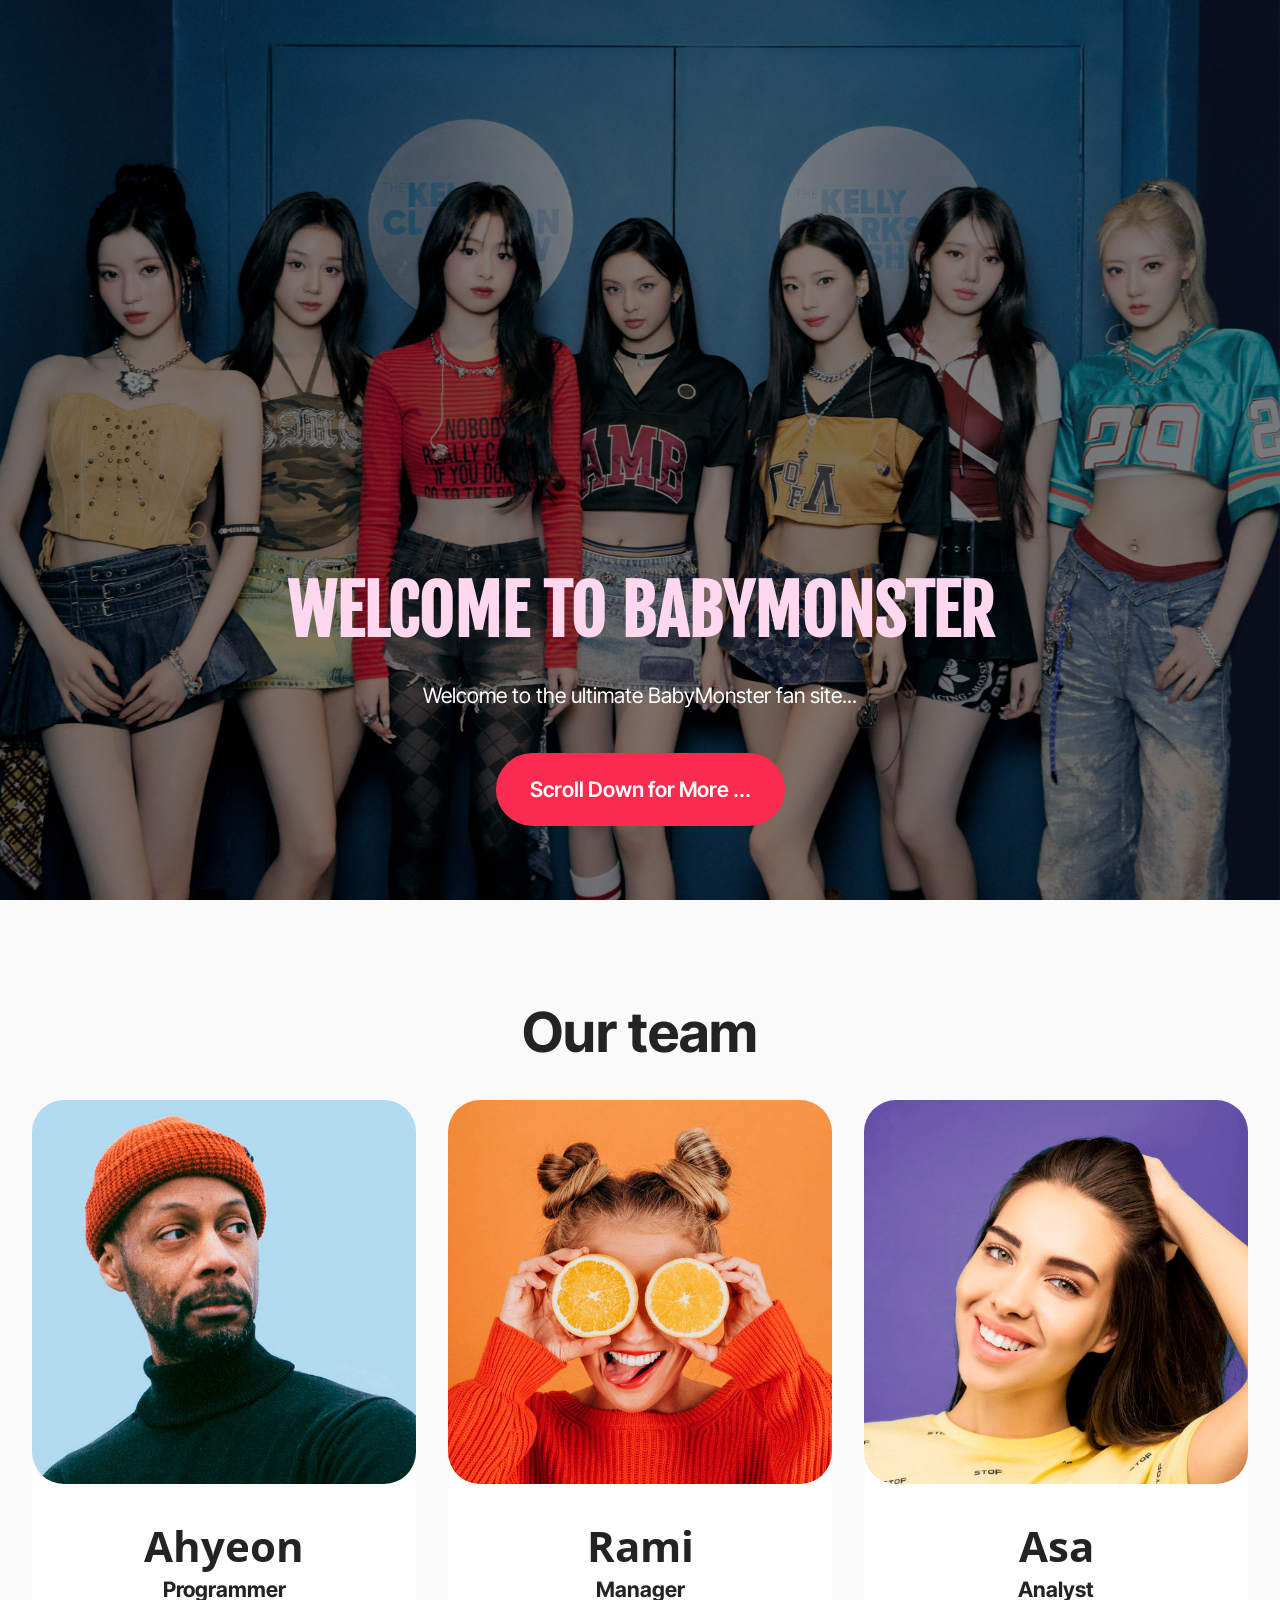
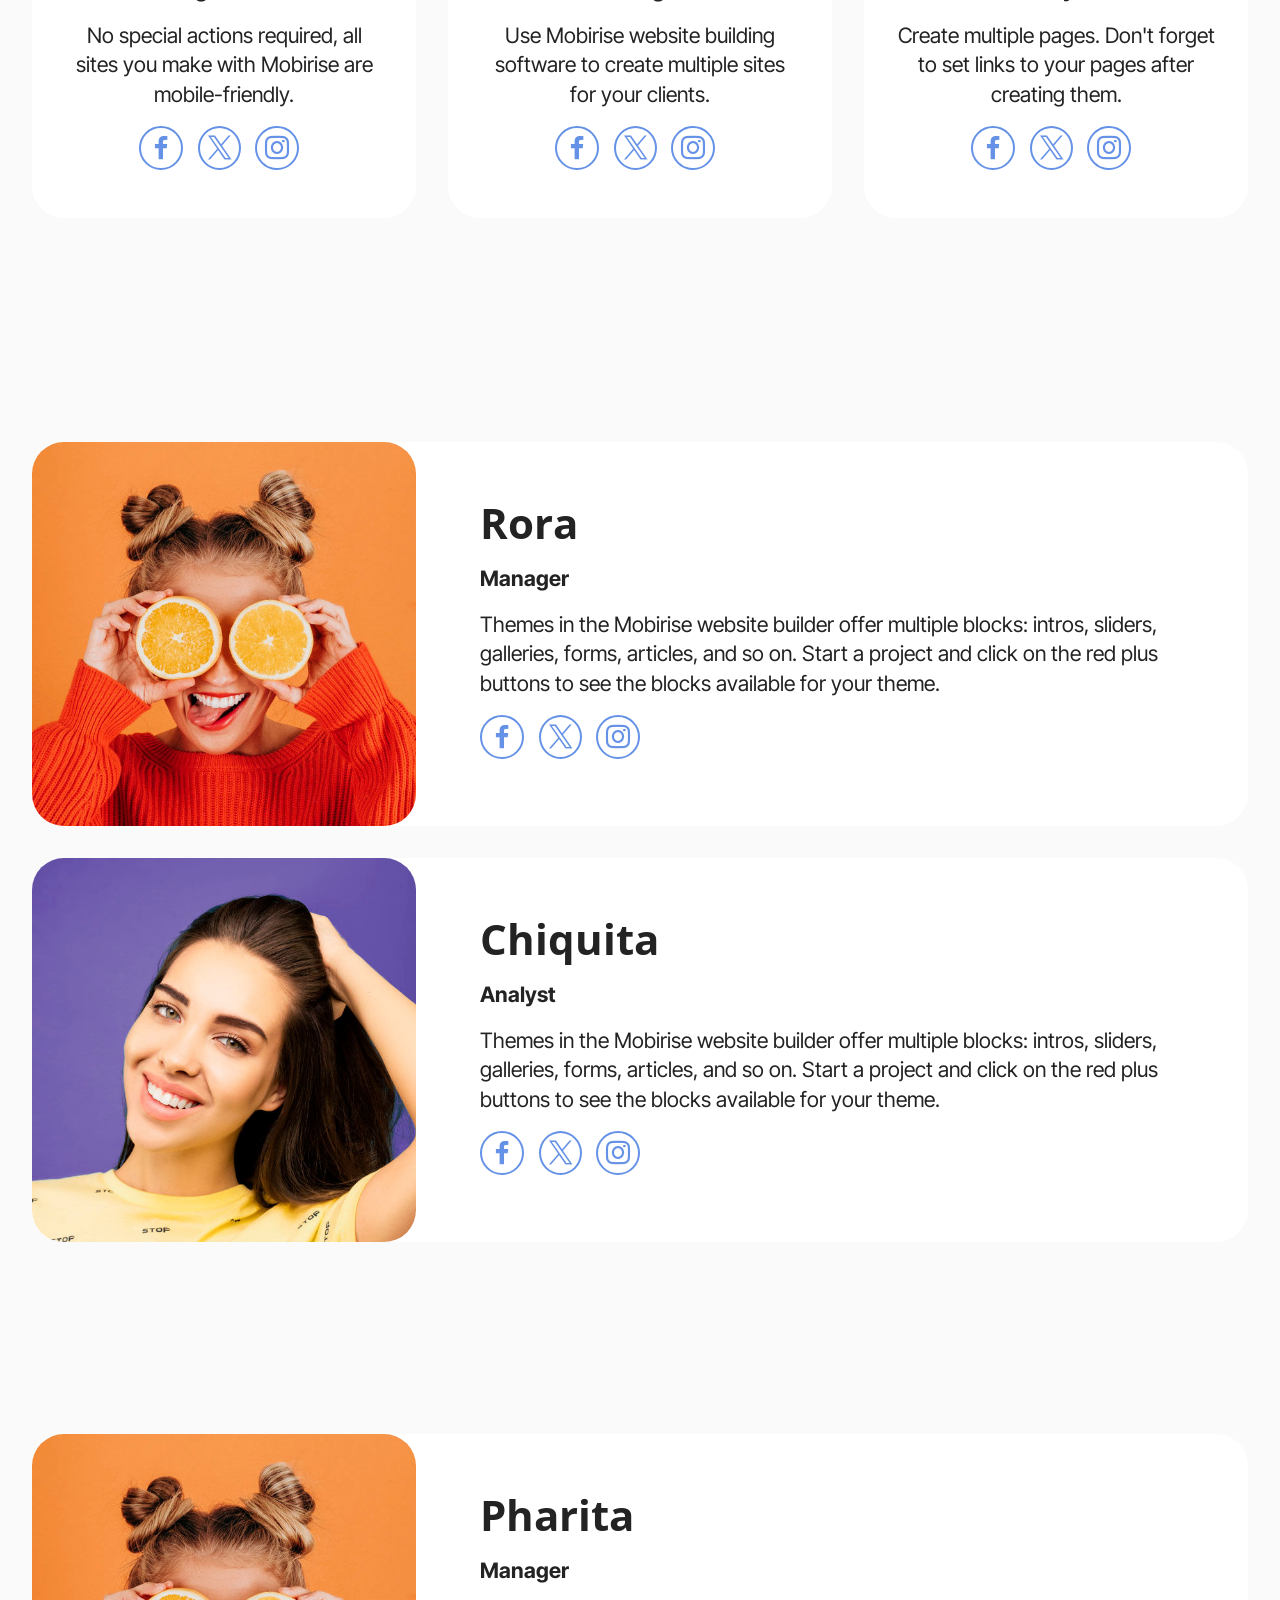
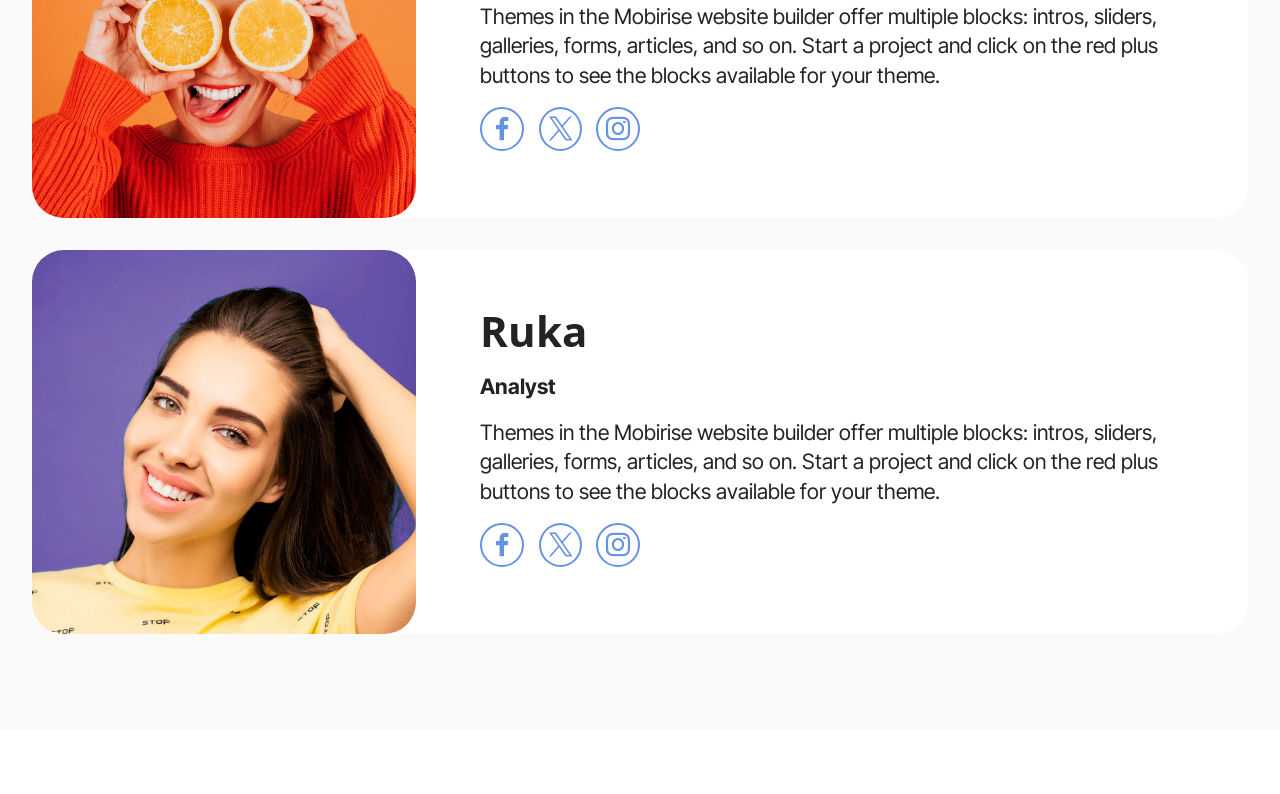
==== index.html @ 67c3e47e "create github pages" ====
<!DOCTYPE html>
<html  >
<head>
  <!-- Site made with Mobirise Website Builder v6.1.12, https://mobirise.com -->
  <meta charset="UTF-8">
  <meta http-equiv="X-UA-Compatible" content="IE=edge">
  <meta name="generator" content="Mobirise v6.1.12, mobirise.com">
  <meta name="viewport" content="width=device-width, initial-scale=1, minimum-scale=1">
  <link rel="shortcut icon" href="assets/images/logo5.png" type="image/x-icon">
  <meta name="description" content="">
  
  
  <title>Home</title>
  <link rel="stylesheet" href="assets/bootstrap/css/bootstrap.min.css">
  <link rel="stylesheet" href="assets/parallax/jarallax.css">
  <link rel="stylesheet" href="assets/animatecss/animate.css">
  <link rel="stylesheet" href="assets/socicon/css/styles.css">
  <link rel="stylesheet" href="assets/theme/css/style.css">
  <link rel="preload" href="https://fonts.googleapis.com/css?family=Fjalla+One:400&display=swap" as="style" onload="this.onload=null;this.rel='stylesheet'">
  <noscript><link rel="stylesheet" href="https://fonts.googleapis.com/css?family=Fjalla+One:400&display=swap"></noscript>
  <link rel="preload" href="https://fonts.googleapis.com/css?family=Inter+Tight:100,200,300,400,500,600,700,800,900,100i,200i,300i,400i,500i,600i,700i,800i,900i&display=swap" as="style" onload="this.onload=null;this.rel='stylesheet'">
  <noscript><link rel="stylesheet" href="https://fonts.googleapis.com/css?family=Inter+Tight:100,200,300,400,500,600,700,800,900,100i,200i,300i,400i,500i,600i,700i,800i,900i&display=swap"></noscript>
  <link rel="preload" href="https://fonts.googleapis.com/css?family=Open+Sans:300,400,500,600,700,800,300i,400i,500i,600i,700i,800i&display=swap" as="style" onload="this.onload=null;this.rel='stylesheet'">
  <noscript><link rel="stylesheet" href="https://fonts.googleapis.com/css?family=Open+Sans:300,400,500,600,700,800,300i,400i,500i,600i,700i,800i&display=swap"></noscript>
  <link rel="preload" as="style" href="assets/mobirise/css/mbr-additional.css?v=peiVp9"><link rel="stylesheet" href="assets/mobirise/css/mbr-additional.css?v=peiVp9" type="text/css">

  
  
  
</head>
<body>
  
  <section data-bs-version="5.1" class="header16 cid-vg0gjDR9g6 mbr-fullscreen mbr-parallax-background" id="header17-7">
  
  <div class="mbr-overlay" style="opacity: 0.5; background-color: rgb(0, 0, 0);"></div>
  <div class="container-fluid">
    <div class="row">
      <div class="content-wrap col-12 col-md-12">
        <h1 class="mbr-section-title mbr-fonts-style mbr-white mb-4 display-1">
          <strong><br>WELCOME TO BABYMONSTER</strong></h1>
        
        <p class="mbr-fonts-style mbr-text mbr-white mb-4 display-7">Welcome to the ultimate BabyMonster fan site...</p>
        <div class="mbr-section-btn"><a class="btn btn-primary display-7" href="https://mobiri.se">Scroll Down for More ...<br></a></div>
      </div>
    </div>
  </div>
</section>

<section data-bs-version="5.1" class="team1 cid-vg63my33N3" id="team1-i">
    

    
    
    <div class="container">
        <div class="row justify-content-center">
            <div class="col-12">
                <h3 class="mbr-section-title mbr-fonts-style align-center mb-4 display-2">
                    <strong>Our team</strong>
                </h3>
                
            </div>
            <div class="item features-image mb-4 col-12 col-md-4">
                <div class="item-wrapper">
                    <div class="image-wrap">
                        <img src="assets/images/team1.jpg" alt="Mobirise Website Builder">
                    </div>
                    <div class="content-wrap">
                        <h5 class="mbr-section-title card-title mbr-fonts-style align-center m-0 display-5">
                            <strong>Ahyeon</strong></h5>
                        <h6 class="mbr-role mbr-fonts-style align-center mb-3 display-4">
                            <strong>Programmer</strong>
                        </h6>
                        <p class="card-text mbr-fonts-style align-center display-7">
                            No special actions required, all sites you make with Mobirise are mobile-friendly.
                        </p>
                        <div class="social-row display-7">
                            <div class="soc-item">
                                <a href="https://www.facebook.com/Mobirise/" target="_blank">
                                    <span class="mbr-iconfont socicon socicon-facebook"></span>
                                </a>
                            </div>
                            <div class="soc-item">
                                <a href="https://twitter.com/mobirise" target="_blank">
                                    <span class="mbr-iconfont socicon socicon-twitter"></span>
                                </a>
                            </div>
                            <div class="soc-item">
                                <a href="https://instagram.com/mobirise" target="_blank">
                                    <span class="mbr-iconfont socicon socicon-instagram"></span>
                                </a>
                            </div>
                            
                            
                        </div>
                        
                    </div>
                </div>
            </div>

            <div class="item features-image mb-4 col-12 col-md-4">
                <div class="item-wrapper">
                    <div class="image-wrap">
                        <img src="assets/images/team2.jpg" alt="Mobirise Website Builder">
                    </div>
                    <div class="content-wrap">
                        <h5 class="mbr-section-title card-title mbr-fonts-style align-center m-0 display-5">
                            <strong>Rami</strong></h5>
                        <h6 class="mbr-role mbr-fonts-style align-center mb-3 display-4">
                            <strong>Manager</strong>
                        </h6>
                        <p class="card-text mbr-fonts-style align-center display-7">
                            Use Mobirise website building software to create multiple sites for your clients.
                        </p>
                        <div class="social-row display-7">
                            <div class="soc-item">
                                <a href="https://www.facebook.com/Mobirise/" target="_blank">
                                    <span class="mbr-iconfont socicon socicon-facebook"></span>
                                </a>
                            </div>
                            <div class="soc-item">
                                <a href="https://twitter.com/mobirise" target="_blank">
                                    <span class="mbr-iconfont socicon socicon-twitter"></span>
                                </a>
                            </div>
                            <div class="soc-item">
                                <a href="https://instagram.com/mobirise" target="_blank">
                                    <span class="mbr-iconfont socicon socicon-instagram"></span>
                                </a>
                            </div>
                            
                            
                        </div>
                        
                    </div>
                </div>
            </div>
            
            <div class="item features-image mb-4 col-12 col-md-4">
                <div class="item-wrapper">
                    <div class="image-wrap">
                        <img src="assets/images/team3.jpg" alt="Mobirise Website Builder">
                    </div>
                    <div class="content-wrap">
                        <h5 class="mbr-section-title card-title mbr-fonts-style align-center m-0 display-5">
                            <strong>Asa</strong></h5>
                        <h6 class="mbr-role mbr-fonts-style align-center mb-3 display-4">
                            <strong>Analyst</strong>
                        </h6>
                        <p class="card-text mbr-fonts-style align-center display-7">
                            Create multiple pages. Don't forget to set links to your pages after creating them.
                        </p>
                        <div class="social-row display-7">
                            <div class="soc-item">
                                <a href="https://www.facebook.com/Mobirise/" target="_blank">
                                    <span class="mbr-iconfont socicon socicon-facebook"></span>
                                </a>
                            </div>
                            <div class="soc-item">
                                <a href="https://twitter.com/mobirise" target="_blank">
                                    <span class="mbr-iconfont socicon socicon-twitter"></span>
                                </a>
                            </div>
                            <div class="soc-item">
                                <a href="https://instagram.com/mobirise" target="_blank">
                                    <span class="mbr-iconfont socicon socicon-instagram"></span>
                                </a>
                            </div>
                            
                            
                        </div>
                        
                    </div>
                </div>
            </div>
        </div>
    </div>
</section>

<section data-bs-version="5.1" class="team2 cid-vg6SApPFVk" xmlns="http://www.w3.org/1999/html" id="team2-p">
    

    
    
    <div class="container">
        
        <div class="item features-image active">
            <div class="item-wrapper">
                <div class="row align-items-center">
                    <div class="col-12 col-md-4">
                        <div class="image-wrapper">
                            <img src="assets/images/team2.jpg" alt="Mobirise Website Builder">
                        </div>
                    </div>
                    <div class="col-12 col-md">
                        <div class="card-box">
                            <h5 class="card-title mbr-fonts-style m-0 mb-3 display-5">
                                <strong>Rora</strong></h5>
                            <h6 class="card-subtitle mbr-fonts-style mb-3 display-4">
                                <strong>Manager</strong>
                            </h6>
                            <p class="mbr-text mbr-fonts-style display-7">
                                Themes in the Mobirise website builder offer multiple blocks: intros, sliders,
                                galleries, forms, articles, and so on. Start a project and click on the red plus buttons
                                to see the blocks available for your theme.
                            </p>
                            <div class="social-row display-7">
                                <div class="soc-item">
                                    <a href="https://www.facebook.com/Mobirise/" target="_blank">
                                        <span class="mbr-iconfont socicon socicon-facebook"></span>
                                    </a>
                                </div>
                                <div class="soc-item">
                                    <a href="https://twitter.com/mobirise" target="_blank">
                                        <span class="mbr-iconfont socicon socicon-twitter"></span>
                                    </a>
                                </div>
                                <div class="soc-item">
                                    <a href="https://instagram.com/mobirise" target="_blank">
                                        <span class="mbr-iconfont socicon socicon-instagram"></span>
                                    </a>
                                </div>
                                
                                
                            </div>
                        </div>
                    </div>
                </div>
            </div>
        </div>
        <div class="item features-image">
            <div class="item-wrapper">
                <div class="row align-items-center">
                    <div class="col-12 col-md-4">
                        <div class="image-wrapper">
                            <img src="assets/images/team3.jpg" alt="Mobirise Website Builder">
                        </div>
                    </div>
                    <div class="col-12 col-md">
                        <div class="card-box">
                            <h5 class="card-title mbr-fonts-style m-0 mb-3 display-5">
                                <strong>Chiquita</strong></h5>
                            <h6 class="card-subtitle mbr-fonts-style mb-3 display-4">
                                <strong>Analyst</strong>
                            </h6>
                            <p class="mbr-text mbr-fonts-style display-7">
                                Themes in the Mobirise website builder offer multiple blocks: intros, sliders,
                                galleries, forms, articles, and so on. Start a project and click on the red plus buttons
                                to see the blocks available for your theme.
                            </p>
                            <div class="social-row display-7">
                                <div class="soc-item">
                                    <a href="https://www.facebook.com/Mobirise/" target="_blank">
                                        <span class="mbr-iconfont socicon socicon-facebook"></span>
                                    </a>
                                </div>
                                <div class="soc-item">
                                    <a href="https://twitter.com/mobirise" target="_blank">
                                        <span class="mbr-iconfont socicon socicon-twitter"></span>
                                    </a>
                                </div>
                                <div class="soc-item">
                                    <a href="https://instagram.com/mobirise" target="_blank">
                                        <span class="mbr-iconfont socicon socicon-instagram"></span>
                                    </a>
                                </div>
                                
                                
                            </div>
                        </div>
                    </div>
                </div>
            </div>
        </div>
    </div>
</section>

<section data-bs-version="5.1" class="team2 cid-vg6SDNJJjH" xmlns="http://www.w3.org/1999/html" id="team2-q">
    

    
    
    <div class="container">
        
        <div class="item features-image active">
            <div class="item-wrapper">
                <div class="row align-items-center">
                    <div class="col-12 col-md-4">
                        <div class="image-wrapper">
                            <img src="assets/images/team2.jpg" alt="Mobirise Website Builder">
                        </div>
                    </div>
                    <div class="col-12 col-md">
                        <div class="card-box">
                            <h5 class="card-title mbr-fonts-style m-0 mb-3 display-5">
                                <strong>Pharita</strong></h5>
                            <h6 class="card-subtitle mbr-fonts-style mb-3 display-4">
                                <strong>Manager</strong>
                            </h6>
                            <p class="mbr-text mbr-fonts-style display-7">
                                Themes in the Mobirise website builder offer multiple blocks: intros, sliders,
                                galleries, forms, articles, and so on. Start a project and click on the red plus buttons
                                to see the blocks available for your theme.
                            </p>
                            <div class="social-row display-7">
                                <div class="soc-item">
                                    <a href="https://www.facebook.com/Mobirise/" target="_blank">
                                        <span class="mbr-iconfont socicon socicon-facebook"></span>
                                    </a>
                                </div>
                                <div class="soc-item">
                                    <a href="https://twitter.com/mobirise" target="_blank">
                                        <span class="mbr-iconfont socicon socicon-twitter"></span>
                                    </a>
                                </div>
                                <div class="soc-item">
                                    <a href="https://instagram.com/mobirise" target="_blank">
                                        <span class="mbr-iconfont socicon socicon-instagram"></span>
                                    </a>
                                </div>
                                
                                
                            </div>
                        </div>
                    </div>
                </div>
            </div>
        </div>
        <div class="item features-image">
            <div class="item-wrapper">
                <div class="row align-items-center">
                    <div class="col-12 col-md-4">
                        <div class="image-wrapper">
                            <img src="assets/images/team3.jpg" alt="Mobirise Website Builder">
                        </div>
                    </div>
                    <div class="col-12 col-md">
                        <div class="card-box">
                            <h5 class="card-title mbr-fonts-style m-0 mb-3 display-5">
                                <strong>Ruka</strong></h5>
                            <h6 class="card-subtitle mbr-fonts-style mb-3 display-4">
                                <strong>Analyst</strong>
                            </h6>
                            <p class="mbr-text mbr-fonts-style display-7">
                                Themes in the Mobirise website builder offer multiple blocks: intros, sliders,
                                galleries, forms, articles, and so on. Start a project and click on the red plus buttons
                                to see the blocks available for your theme.
                            </p>
                            <div class="social-row display-7">
                                <div class="soc-item">
                                    <a href="https://www.facebook.com/Mobirise/" target="_blank">
                                        <span class="mbr-iconfont socicon socicon-facebook"></span>
                                    </a>
                                </div>
                                <div class="soc-item">
                                    <a href="https://twitter.com/mobirise" target="_blank">
                                        <span class="mbr-iconfont socicon socicon-twitter"></span>
                                    </a>
                                </div>
                                <div class="soc-item">
                                    <a href="https://instagram.com/mobirise" target="_blank">
                                        <span class="mbr-iconfont socicon socicon-instagram"></span>
                                    </a>
                                </div>
                                
                                
                            </div>
                        </div>
                    </div>
                </div>
            </div>
        </div>
    </div>
</section><section class="display-7" style="padding: 0;align-items: center;justify-content: center;flex-wrap: wrap;    align-content: center;display: flex;position: relative;height: 4rem;"><a href="https://mobiri.se/4654953" style="flex: 1 1;height: 4rem;position: absolute;width: 100%;z-index: 1;"><img alt="" style="height: 4rem;" src="[data-uri]"></a><p style="margin: 0;text-align: center;" class="display-7">&#8204;</p><a style="z-index:1" href="https://mobirise.com">Mobirise.com </a></section><script src="assets/bootstrap/js/bootstrap.bundle.min.js"></script>  <script src="assets/parallax/jarallax.js"></script>  <script src="assets/smoothscroll/smooth-scroll.js"></script>  <script src="assets/ytplayer/index.js"></script>  <script src="assets/theme/js/script.js"></script>  
  
  
 <div id="scrollToTop" class="scrollToTop mbr-arrow-up"><a style="text-align: center;"><i class="mbr-arrow-up-icon mbr-arrow-up-icon-cm cm-icon cm-icon-smallarrow-up"></i></a></div>
    <input name="animation" type="hidden">
  </body>
</html>
---- assets/parallax/jarallax.css ----
.jarallax {
    position: relative;
    z-index: 0;
}
.jarallax > .jarallax-img {
    position: absolute;
    object-fit: cover;
    /* support for plugin https://github.com/bfred-it/object-fit-images */
    font-family: 'object-fit: cover;';
    top: 0;
    left: 0;
    width: 100%;
    height: 100%;
    z-index: -1;
}
---- assets/socicon/css/styles.css ----
@charset "UTF-8";

@font-face {
  font-family: 'Socicon';
  src:  url('../fonts/socicon.eot');
  src:  url('../fonts/socicon.eot?#iefix') format('embedded-opentype'),
    url('../fonts/socicon.woff2') format('woff2'),
    url('../fonts/socicon.ttf') format('truetype'),
    url('../fonts/socicon.woff') format('woff'),
    url('../fonts/socicon.svg#socicon') format('svg');
  font-weight: normal;
  font-style: normal;
  font-display: swap;
}

[data-icon]:before {
  font-family: "socicon" !important;
  content: attr(data-icon);
  font-style: normal !important;
  font-weight: normal !important;
  font-variant: normal !important;
  text-transform: none !important;
  speak: none;
  line-height: 1;
  -webkit-font-smoothing: antialiased;
  -moz-osx-font-smoothing: grayscale;
}

[class^="socicon-"], [class*=" socicon-"] {
  /* use !important to prevent issues with browser extensions that change fonts */
  font-family: 'Socicon' !important;
  speak: none;
  font-style: normal;
  font-weight: normal;
  font-variant: normal;
  text-transform: none;
  line-height: 1;

  /* Better Font Rendering =========== */
  -webkit-font-smoothing: antialiased;
  -moz-osx-font-smoothing: grayscale;
}

.socicon-500px:before {
  content: "\e000";
}
.socicon-8tracks:before {
  content: "\e001";
}
.socicon-airbnb:before {
  content: "\e002";
}
.socicon-alliance:before {
  content: "\e003";
}
.socicon-amazon:before {
  content: "\e004";
}
.socicon-amplement:before {
  content: "\e005";
}
.socicon-android:before {
  content: "\e006";
}
.socicon-angellist:before {
  content: "\e007";
}
.socicon-apple:before {
  content: "\e008";
}
.socicon-appnet:before {
  content: "\e009";
}
.socicon-baidu:before {
  content: "\e00a";
}
.socicon-bandcamp:before {
  content: "\e00b";
}
.socicon-battlenet:before {
  content: "\e00c";
}
.socicon-mixer:before {
  content: "\e00d";
}
.socicon-bebee:before {
  content: "\e00e";
}
.socicon-bebo:before {
  content: "\e00f";
}
.socicon-behance:before {
  content: "\e010";
}
.socicon-blizzard:before {
  content: "\e011";
}
.socicon-blogger:before {
  content: "\e012";
}
.socicon-buffer:before {
  content: "\e013";
}
.socicon-chrome:before {
  content: "\e014";
}
.socicon-coderwall:before {
  content: "\e015";
}
.socicon-curse:before {
  content: "\e016";
}
.socicon-dailymotion:before {
  content: "\e017";
}
.socicon-deezer:before {
  content: "\e018";
}
.socicon-delicious:before {
  content: "\e019";
}
.socicon-deviantart:before {
  content: "\e01a";
}
.socicon-diablo:before {
  content: "\e01b";
}
.socicon-digg:before {
  content: "\e01c";
}
.socicon-discord:before {
  content: "\e01d";
}
.socicon-disqus:before {
  content: "\e01e";
}
.socicon-douban:before {
  content: "\e01f";
}
.socicon-draugiem:before {
  content: "\e020";
}
.socicon-dribbble:before {
  content: "\e021";
}
.socicon-drupal:before {
  content: "\e022";
}
.socicon-ebay:before {
  content: "\e023";
}
.socicon-ello:before {
  content: "\e024";
}
.socicon-endomodo:before {
  content: "\e025";
}
.socicon-envato:before {
  content: "\e026";
}
.socicon-etsy:before {
  content: "\e027";
}
.socicon-facebook:before {
  content: "\e028";
}
.socicon-feedburner:before {
  content: "\e029";
}
.socicon-filmweb:before {
  content: "\e02a";
}
.socicon-firefox:before {
  content: "\e02b";
}
.socicon-flattr:before {
  content: "\e02c";
}
.socicon-flickr:before {
  content: "\e02d";
}
.socicon-formulr:before {
  content: "\e02e";
}
.socicon-forrst:before {
  content: "\e02f";
}
.socicon-foursquare:before {
  content: "\e030";
}
.socicon-friendfeed:before {
  content: "\e031";
}
.socicon-github:before {
  content: "\e032";
}
.socicon-goodreads:before {
  content: "\e033";
}
.socicon-google:before {
  content: "\e034";
}
.socicon-googlescholar:before {
  content: "\e035";
}
.socicon-googlegroups:before {
  content: "\e036";
}
.socicon-googlephotos:before {
  content: "\e037";
}
.socicon-googleplus:before {
  content: "\e038";
}
.socicon-grooveshark:before {
  content: "\e039";
}
.socicon-hackerrank:before {
  content: "\e03a";
}
.socicon-hearthstone:before {
  content: "\e03b";
}
.socicon-hellocoton:before {
  content: "\e03c";
}
.socicon-heroes:before {
  content: "\e03d";
}
.socicon-smashcast:before {
  content: "\e03e";
}
.socicon-horde:before {
  content: "\e03f";
}
.socicon-houzz:before {
  content: "\e040";
}
.socicon-icq:before {
  content: "\e041";
}
.socicon-identica:before {
  content: "\e042";
}
.socicon-imdb:before {
  content: "\e043";
}
.socicon-instagram:before {
  content: "\e044";
}
.socicon-issuu:before {
  content: "\e045";
}
.socicon-istock:before {
  content: "\e046";
}
.socicon-itunes:before {
  content: "\e047";
}
.socicon-keybase:before {
  content: "\e048";
}
.socicon-lanyrd:before {
  content: "\e049";
}
.socicon-lastfm:before {
  content: "\e04a";
}
.socicon-line:before {
  content: "\e04b";
}
.socicon-linkedin:before {
  content: "\e04c";
}
.socicon-livejournal:before {
  content: "\e04d";
}
.socicon-lyft:before {
  content: "\e04e";
}
.socicon-macos:before {
  content: "\e04f";
}
.socicon-mail:before {
  content: "\e050";
}
.socicon-medium:before {
  content: "\e051";
}
.socicon-meetup:before {
  content: "\e052";
}
.socicon-mixcloud:before {
  content: "\e053";
}
.socicon-modelmayhem:before {
  content: "\e054";
}
.socicon-mumble:before {
  content: "\e055";
}
.socicon-myspace:before {
  content: "\e056";
}
.socicon-newsvine:before {
  content: "\e057";
}
.socicon-nintendo:before {
  content: "\e058";
}
.socicon-npm:before {
  content: "\e059";
}
.socicon-odnoklassniki:before {
  content: "\e05a";
}
.socicon-openid:before {
  content: "\e05b";
}
.socicon-opera:before {
  content: "\e05c";
}
.socicon-outlook:before {
  content: "\e05d";
}
.socicon-overwatch:before {
  content: "\e05e";
}
.socicon-patreon:before {
  content: "\e05f";
}
.socicon-paypal:before {
  content: "\e060";
}
.socicon-periscope:before {
  content: "\e061";
}
.socicon-persona:before {
  content: "\e062";
}
.socicon-pinterest:before {
  content: "\e063";
}
.socicon-play:before {
  content: "\e064";
}
.socicon-player:before {
  content: "\e065";
}
.socicon-playstation:before {
  content: "\e066";
}
.socicon-pocket:before {
  content: "\e067";
}
.socicon-qq:before {
  content: "\e068";
}
.socicon-quora:before {
  content: "\e069";
}
.socicon-raidcall:before {
  content: "\e06a";
}
.socicon-ravelry:before {
  content: "\e06b";
}
.socicon-reddit:before {
  content: "\e06c";
}
.socicon-renren:before {
  content: "\e06d";
}
.socicon-researchgate:before {
  content: "\e06e";
}
.socicon-residentadvisor:before {
  content: "\e06f";
}
.socicon-reverbnation:before {
  content: "\e070";
}
.socicon-rss:before {
  content: "\e071";
}
.socicon-sharethis:before {
  content: "\e072";
}
.socicon-skype:before {
  content: "\e073";
}
.socicon-slideshare:before {
  content: "\e074";
}
.socicon-smugmug:before {
  content: "\e075";
}
.socicon-snapchat:before {
  content: "\e076";
}
.socicon-songkick:before {
  content: "\e077";
}
.socicon-soundcloud:before {
  content: "\e078";
}
.socicon-spotify:before {
  content: "\e079";
}
.socicon-stackexchange:before {
  content: "\e07a";
}
.socicon-stackoverflow:before {
  content: "\e07b";
}
.socicon-starcraft:before {
  content: "\e07c";
}
.socicon-stayfriends:before {
  content: "\e07d";
}
.socicon-steam:before {
  content: "\e07e";
}
.socicon-storehouse:before {
  content: "\e07f";
}
.socicon-strava:before {
  content: "\e080";
}
.socicon-streamjar:before {
  content: "\e081";
}
.socicon-stumbleupon:before {
  content: "\e082";
}
.socicon-swarm:before {
  content: "\e083";
}
.socicon-teamspeak:before {
  content: "\e084";
}
.socicon-teamviewer:before {
  content: "\e085";
}
.socicon-technorati:before {
  content: "\e086";
}
.socicon-telegram:before {
  content: "\e087";
}
.socicon-tripadvisor:before {
  content: "\e088";
}
.socicon-tripit:before {
  content: "\e089";
}
.socicon-triplej:before {
  content: "\e08a";
}
.socicon-tumblr:before {
  content: "\e08b";
}
.socicon-twitch:before {
  content: "\e08c";
}
.socicon-twitter:before {
  content: "\e08d";
}
.socicon-uber:before {
  content: "\e08e";
}
.socicon-ventrilo:before {
  content: "\e08f";
}
.socicon-viadeo:before {
  content: "\e090";
}
.socicon-viber:before {
  content: "\e091";
}
.socicon-viewbug:before {
  content: "\e092";
}
.socicon-vimeo:before {
  content: "\e093";
}
.socicon-vine:before {
  content: "\e094";
}
.socicon-vkontakte:before {
  content: "\e095";
}
.socicon-warcraft:before {
  content: "\e096";
}
.socicon-wechat:before {
  content: "\e097";
}
.socicon-weibo:before {
  content: "\e098";
}
.socicon-whatsapp:before {
  content: "\e099";
}
.socicon-wikipedia:before {
  content: "\e09a";
}
.socicon-windows:before {
  content: "\e09b";
}
.socicon-wordpress:before {
  content: "\e09c";
}
.socicon-wykop:before {
  content: "\e09d";
}
.socicon-xbox:before {
  content: "\e09e";
}
.socicon-xing:before {
  content: "\e09f";
}
.socicon-yahoo:before {
  content: "\e0a0";
}
.socicon-yammer:before {
  content: "\e0a1";
}
.socicon-yandex:before {
  content: "\e0a2";
}
.socicon-yelp:before {
  content: "\e0a3";
}
.socicon-younow:before {
  content: "\e0a4";
}
.socicon-youtube:before {
  content: "\e0a5";
}
.socicon-zapier:before {
  content: "\e0a6";
}
.socicon-zerply:before {
  content: "\e0a7";
}
.socicon-zomato:before {
  content: "\e0a8";
}
.socicon-zynga:before {
  content: "\e0a9";
}
.socicon-bluesky:before {
  content: "\e0aa";
}
.socicon-threads:before {
  content: "\e0ab";
}
.socicon-spreadshirt:before {
  content: "\e901";
}
.socicon-gamejolt:before {
  content: "\e902";
}
.socicon-trello:before {
  content: "\e903";
}
.socicon-tunein:before {
  content: "\e904";
}
.socicon-bloglovin:before {
  content: "\e905";
}
.socicon-gamewisp:before {
  content: "\e906";
}
.socicon-messenger:before {
  content: "\e907";
}
.socicon-pandora:before {
  content: "\e908";
}
.socicon-augment:before {
  content: "\e909";
}
.socicon-bitbucket:before {
  content: "\e90a";
}
.socicon-fyuse:before {
  content: "\e90b";
}
.socicon-yt-gaming:before {
  content: "\e90c";
}
.socicon-sketchfab:before {
  content: "\e90d";
}
.socicon-mobcrush:before {
  content: "\e90e";
}
.socicon-microsoft:before {
  content: "\e90f";
}
.socicon-realtor:before {
  content: "\e910";
}
.socicon-tidal:before {
  content: "\e911";
}
.socicon-qobuz:before {
  content: "\e912";
}
.socicon-natgeo:before {
  content: "\e913";
}
.socicon-mastodon:before {
  content: "\e914";
}
.socicon-unsplash:before {
  content: "\e915";
}
.socicon-homeadvisor:before {
  content: "\e916";
}
.socicon-angieslist:before {
  content: "\e917";
}
.socicon-codepen:before {
  content: "\e918";
}
.socicon-slack:before {
  content: "\e919";
}
.socicon-openaigym:before {
  content: "\e91a";
}
.socicon-logmein:before {
  content: "\e91b";
}
.socicon-fiverr:before {
  content: "\e91c";
}
.socicon-gotomeeting:before {
  content: "\e91d";
}
.socicon-aliexpress:before {
  content: "\e91e";
}
.socicon-guru:before {
  content: "\e91f";
}
.socicon-appstore:before {
  content: "\e920";
}
.socicon-homes:before {
  content: "\e921";
}
.socicon-zoom:before {
  content: "\e922";
}
.socicon-alibaba:before {
  content: "\e923";
}
.socicon-craigslist:before {
  content: "\e924";
}
.socicon-wix:before {
  content: "\e925";
}
.socicon-redfin:before {
  content: "\e926";
}
.socicon-googlecalendar:before {
  content: "\e927";
}
.socicon-shopify:before {
  content: "\e928";
}
.socicon-freelancer:before {
  content: "\e929";
}
.socicon-seedrs:before {
  content: "\e92a";
}
.socicon-bing:before {
  content: "\e92b";
}
.socicon-doodle:before {
  content: "\e92c";
}
.socicon-bonanza:before {
  content: "\e92d";
}
.socicon-squarespace:before {
  content: "\e92e";
}
.socicon-toptal:before {
  content: "\e92f";
}
.socicon-gust:before {
  content: "\e930";
}
.socicon-ask:before {
  content: "\e931";
}
.socicon-trulia:before {
  content: "\e932";
}
.socicon-loomly:before {
  content: "\e933";
}
.socicon-ghost:before {
  content: "\e934";
}
.socicon-upwork:before {
  content: "\e935";
}
.socicon-fundable:before {
  content: "\e936";
}
.socicon-booking:before {
  content: "\e937";
}
.socicon-googlemaps:before {
  content: "\e938";
}
.socicon-zillow:before {
  content: "\e939";
}
.socicon-niconico:before {
  content: "\e93a";
}
.socicon-toneden:before {
  content: "\e93b";
}
.socicon-crunchbase:before {
  content: "\e93c";
}
.socicon-homefy:before {
  content: "\e93d";
}
.socicon-calendly:before {
  content: "\e93e";
}
.socicon-livemaster:before {
  content: "\e93f";
}
.socicon-udemy:before {
  content: "\e940";
}
.socicon-codered:before {
  content: "\e941";
}
.socicon-origin:before {
  content: "\e942";
}
.socicon-nextdoor:before {
  content: "\e943";
}
.socicon-portfolio:before {
  content: "\e944";
}
.socicon-instructables:before {
  content: "\e945";
}
.socicon-gitlab:before {
  content: "\e946";
}
.socicon-hackernews:before {
  content: "\e947";
}
.socicon-smashwords:before {
  content: "\e948";
}
.socicon-kobo:before {
  content: "\e949";
}
.socicon-bookbub:before {
  content: "\e94a";
}
.socicon-mailru:before {
  content: "\e94b";
}
.socicon-moddb:before {
  content: "\e94c";
}
.socicon-indiedb:before {
  content: "\e94d";
}
.socicon-traxsource:before {
  content: "\e94e";
}
.socicon-gamefor:before {
  content: "\e94f";
}
.socicon-pixiv:before {
  content: "\e950";
}
.socicon-myanimelist:before {
  content: "\e951";
}
.socicon-blackberry:before {
  content: "\e952";
}
.socicon-wickr:before {
  content: "\e953";
}
.socicon-spip:before {
  content: "\e954";
}
.socicon-napster:before {
  content: "\e955";
}
.socicon-beatport:before {
  content: "\e956";
}
.socicon-hackerone:before {
  content: "\e957";
}
.socicon-internet:before {
  content: "\e958";
}
.socicon-ubuntu:before {
  content: "\e959";
}
.socicon-artstation:before {
  content: "\e95a";
}
.socicon-invision:before {
  content: "\e95b";
}
.socicon-torial:before {
  content: "\e95c";
}
.socicon-collectorz:before {
  content: "\e95d";
}
.socicon-seenthis:before {
  content: "\e95e";
}
.socicon-googleplaymusic:before {
  content: "\e95f";
}
.socicon-debian:before {
  content: "\e960";
}
.socicon-filmfreeway:before {
  content: "\e961";
}
.socicon-gnome:before {
  content: "\e962";
}
.socicon-itchio:before {
  content: "\e963";
}
.socicon-jamendo:before {
  content: "\e964";
}
.socicon-mix:before {
  content: "\e965";
}
.socicon-sharepoint:before {
  content: "\e966";
}
.socicon-tinder:before {
  content: "\e967";
}
.socicon-windguru:before {
  content: "\e968";
}
.socicon-cdbaby:before {
  content: "\e969";
}
.socicon-elementaryos:before {
  content: "\e96a";
}
.socicon-stage32:before {
  content: "\e96b";
}
.socicon-tiktok:before {
  content: "\e96c";
}
.socicon-gitter:before {
  content: "\e96d";
}
.socicon-letterboxd:before {
  content: "\e96e";
}
.socicon-threema:before {
  content: "\e96f";
}
.socicon-splice:before {
  content: "\e970";
}
.socicon-metapop:before {
  content: "\e971";
}
.socicon-naver:before {
  content: "\e972";
}
.socicon-remote:before {
  content: "\e973";
}
.socicon-flipboard:before {
  content: "\e974";
}
.socicon-googlehangouts:before {
  content: "\e975";
}
.socicon-dlive:before {
  content: "\e976";
}
.socicon-vsco:before {
  content: "\e977";
}
.socicon-stitcher:before {
  content: "\e978";
}
.socicon-avvo:before {
  content: "\e979";
}
.socicon-redbubble:before {
  content: "\e97a";
}
.socicon-society6:before {
  content: "\e97b";
}
.socicon-zazzle:before {
  content: "\e97c";
}
.socicon-eitaa:before {
  content: "\e97d";
}
.socicon-soroush:before {
  content: "\e97e";
}
.socicon-bale:before {
  content: "\e97f";
}
---- assets/theme/css/style.css ----
@charset "UTF-8";
section {
  background-color: #ffffff;
}

body {
  font-style: normal;
  line-height: 1.5;
  font-weight: 400;
  color: #232323;
  position: relative;
}

button {
  background-color: transparent;
  border-color: transparent;
}

.embla__button,
.carousel-control {
  background-color: #edefea !important;
  opacity: 0.8 !important;
  color: #464845 !important;
  border-color: #edefea !important;
}

.carousel .close,
.modalWindow .close {
  background-color: #edefea !important;
  color: #464845 !important;
  border-color: #edefea !important;
  opacity: 0.8 !important;
}

.carousel .close:hover,
.modalWindow .close:hover {
  opacity: 1 !important;
}

.carousel-indicators li {
  background-color: #edefea !important;
  border: 2px solid #464845 !important;
}

.carousel-indicators li:hover,
.carousel-indicators li:active {
  opacity: 0.8 !important;
}

.embla__button:hover,
.carousel-control:hover {
  background-color: #edefea !important;
  opacity: 1 !important;
}

.modalWindow-video-container {
  height: 80%;
}

section,
.container,
.container-fluid {
  position: relative;
  word-wrap: break-word;
}

a.mbr-iconfont:hover {
  text-decoration: none;
}

.article .lead p,
.article .lead ul,
.article .lead ol,
.article .lead pre,
.article .lead blockquote {
  margin-bottom: 0;
}

a {
  font-style: normal;
  font-weight: 400;
  cursor: pointer;
}
a, a:hover {
  text-decoration: none;
}

.mbr-section-title {
  font-style: normal;
  line-height: 1.3;
}

.mbr-section-subtitle {
  line-height: 1.3;
}

.mbr-text {
  font-style: normal;
  line-height: 1.7;
}

h1,
h2,
h3,
h4,
h5,
h6,
.display-1,
.display-2,
.display-4,
.display-5,
.display-7,
span,
p,
a {
  line-height: 1;
  word-break: break-word;
  word-wrap: break-word;
  font-weight: 400;
}

b,
strong {
  font-weight: bold;
}

input:-webkit-autofill, input:-webkit-autofill:hover, input:-webkit-autofill:focus, input:-webkit-autofill:active {
  transition-delay: 9999s;
  -webkit-transition-property: background-color, color;
  transition-property: background-color, color;
}

textarea[type=hidden] {
  display: none;
}

section {
  background-position: 50% 50%;
  background-repeat: no-repeat;
  background-size: cover;
}
section .mbr-background-video,
section .mbr-background-video-preview {
  position: absolute;
  bottom: 0;
  left: 0;
  right: 0;
  top: 0;
}

.hidden {
  visibility: hidden;
}

.mbr-z-index20 {
  z-index: 20;
}

/*! Base colors */
.mbr-white {
  color: #ffffff;
}

.mbr-black {
  color: #111111;
}

.mbr-bg-white {
  background-color: #ffffff;
}

.mbr-bg-black {
  background-color: #000000;
}

/*! Text-aligns */
.align-left {
  text-align: left;
}

.align-center {
  text-align: center;
}

.align-right {
  text-align: right;
}

/*! Font-weight  */
.mbr-light {
  font-weight: 300;
}

.mbr-regular {
  font-weight: 400;
}

.mbr-semibold {
  font-weight: 500;
}

.mbr-bold {
  font-weight: 700;
}

/*! Media  */
.media-content {
  flex-basis: 100%;
}

.media-container-row {
  display: flex;
  flex-direction: row;
  flex-wrap: wrap;
  justify-content: center;
  align-content: center;
  align-items: start;
}
.media-container-row .media-size-item {
  width: 400px;
}

.media-container-column {
  display: flex;
  flex-direction: column;
  flex-wrap: wrap;
  justify-content: center;
  align-content: center;
  align-items: stretch;
}
.media-container-column > * {
  width: 100%;
}

@media (min-width: 992px) {
  .media-container-row {
    flex-wrap: nowrap;
  }
}
figure {
  margin-bottom: 0;
  overflow: hidden;
}

figure[mbr-media-size] {
  transition: width 0.1s;
}

img,
iframe {
  display: block;
  width: 100%;
}

.card {
  background-color: transparent;
  border: none;
}

.card-box {
  width: 100%;
}

.card-img {
  text-align: center;
  flex-shrink: 0;
  -webkit-flex-shrink: 0;
}

.media {
  max-width: 100%;
  margin: 0 auto;
}

.mbr-figure {
  align-self: center;
}

.media-container > div {
  max-width: 100%;
}

.mbr-figure img,
.card-img img {
  width: 100%;
}

@media (max-width: 991px) {
  .media-size-item {
    width: auto !important;
  }
  .media {
    width: auto;
  }
  .mbr-figure {
    width: 100% !important;
  }
}
/*! Buttons */
.mbr-section-btn {
  margin-left: -0.6rem;
  margin-right: -0.6rem;
  font-size: 0;
}

.btn {
  font-weight: 600;
  border-width: 1px;
  font-style: normal;
  margin: 0.6rem 0.6rem;
  white-space: normal;
  transition: all 0.2s ease-in-out;
  display: inline-flex;
  align-items: center;
  justify-content: center;
  word-break: break-word;
}

.btn-sm {
  font-weight: 600;
  letter-spacing: 0px;
  transition: all 0.3s ease-in-out;
}

.btn-md {
  font-weight: 600;
  letter-spacing: 0px;
  transition: all 0.3s ease-in-out;
}

.btn-lg {
  font-weight: 600;
  letter-spacing: 0px;
  transition: all 0.3s ease-in-out;
}

.btn-form {
  margin: 0;
}
.btn-form:hover {
  cursor: pointer;
}

nav .mbr-section-btn {
  margin-left: 0rem;
  margin-right: 0rem;
}

/*! Btn icon margin */
.btn .mbr-iconfont,
.btn.btn-sm .mbr-iconfont {
  order: 1;
  cursor: pointer;
  margin-left: 0.5rem;
  vertical-align: sub;
}

.btn.btn-md .mbr-iconfont,
.btn.btn-md .mbr-iconfont {
  margin-left: 0.8rem;
}

.mbr-regular {
  font-weight: 400;
}

.mbr-semibold {
  font-weight: 500;
}

.mbr-bold {
  font-weight: 700;
}

[type=submit] {
  -webkit-appearance: none;
}

/*! Full-screen */
.mbr-fullscreen .mbr-overlay {
  min-height: 100vh;
}

.mbr-fullscreen {
  display: flex;
  display: -moz-flex;
  display: -ms-flex;
  display: -o-flex;
  align-items: center;
  min-height: 100vh;
  padding-top: 3rem;
  padding-bottom: 3rem;
}

/*! Map */
.map {
  height: 25rem;
  position: relative;
}
.map iframe {
  width: 100%;
  height: 100%;
}

/*! Scroll to top arrow */
.mbr-arrow-up {
  bottom: 25px;
  right: 90px;
  position: fixed;
  text-align: right;
  z-index: 5000;
  color: #ffffff;
  font-size: 22px;
}

.mbr-arrow-up a {
  background: rgba(0, 0, 0, 0.2);
  border-radius: 50%;
  color: #fff;
  display: inline-block;
  height: 60px;
  width: 60px;
  border: 2px solid #fff;
  outline-style: none !important;
  position: relative;
  text-decoration: none;
  transition: all 0.3s ease-in-out;
  cursor: pointer;
  text-align: center;
}
.mbr-arrow-up a:hover {
  background-color: rgba(0, 0, 0, 0.4);
}
.mbr-arrow-up a i {
  line-height: 60px;
}

.mbr-arrow-up-icon {
  display: block;
  color: #fff;
}

.mbr-arrow-up-icon::before {
  content: "›";
  display: inline-block;
  font-family: serif;
  font-size: 22px;
  line-height: 1;
  font-style: normal;
  position: relative;
  top: 6px;
  left: -4px;
  transform: rotate(-90deg);
}

/*! Arrow Down */
.mbr-arrow {
  position: absolute;
  bottom: 45px;
  left: 50%;
  width: 60px;
  height: 60px;
  cursor: pointer;
  background-color: rgba(80, 80, 80, 0.5);
  border-radius: 50%;
  transform: translateX(-50%);
}
@media (max-width: 767px) {
  .mbr-arrow {
    display: none;
  }
}
.mbr-arrow > a {
  display: inline-block;
  text-decoration: none;
  outline-style: none;
  animation: arrowdown 1.7s ease-in-out infinite;
  color: #ffffff;
}
.mbr-arrow > a > i {
  position: absolute;
  top: -2px;
  left: 15px;
  font-size: 2rem;
}

#scrollToTop a i::before {
  content: "";
  position: absolute;
  display: block;
  border-bottom: 2.5px solid #fff;
  border-left: 2.5px solid #fff;
  width: 27.8%;
  height: 27.8%;
  left: 50%;
  top: 51%;
  transform: translateY(-30%) translateX(-50%) rotate(135deg);
}

@keyframes arrowdown {
  0% {
    transform: translateY(0px);
  }
  50% {
    transform: translateY(-5px);
  }
  100% {
    transform: translateY(0px);
  }
}
@media (max-width: 500px) {
  .mbr-arrow-up {
    left: 0;
    right: 0;
    text-align: center;
  }
}
/*Gradients animation*/
@keyframes gradient-animation {
  from {
    background-position: 0% 100%;
    animation-timing-function: ease-in-out;
  }
  to {
    background-position: 100% 0%;
    animation-timing-function: ease-in-out;
  }
}
.bg-gradient {
  background-size: 200% 200%;
  animation: gradient-animation 5s infinite alternate;
  -webkit-animation: gradient-animation 5s infinite alternate;
}

.menu .navbar-brand {
  display: -webkit-flex;
}
.menu .navbar-brand span {
  display: flex;
  display: -webkit-flex;
}
.menu .navbar-brand .navbar-caption-wrap {
  display: -webkit-flex;
}
.menu .navbar-brand .navbar-logo img {
  display: -webkit-flex;
  width: auto;
}
@media (min-width: 768px) and (max-width: 991px) {
  .menu .navbar-toggleable-sm .navbar-nav {
    display: -ms-flexbox;
  }
}
@media (max-width: 991px) {
  .menu .navbar-collapse {
    max-height: 93.5vh;
  }
  .menu .navbar-collapse.show {
    overflow: auto;
  }
}
@media (min-width: 992px) {
  .menu .navbar-nav.nav-dropdown {
    display: -webkit-flex;
  }
  .menu .navbar-toggleable-sm .navbar-collapse {
    display: -webkit-flex !important;
  }
  .menu .collapsed .navbar-collapse {
    max-height: 93.5vh;
  }
  .menu .collapsed .navbar-collapse.show {
    overflow: auto;
  }
}
@media (max-width: 767px) {
  .menu .navbar-collapse {
    max-height: 80vh;
  }
}

.nav-link .mbr-iconfont {
  margin-right: 0.5rem;
}

.navbar {
  display: -webkit-flex;
  -webkit-flex-wrap: wrap;
  -webkit-align-items: center;
  -webkit-justify-content: space-between;
}

.navbar-collapse {
  -webkit-flex-basis: 100%;
  -webkit-flex-grow: 1;
  -webkit-align-items: center;
}

.nav-dropdown .link {
  padding: 0.667em 1.667em !important;
  margin: 0 !important;
}

.nav {
  display: -webkit-flex;
  -webkit-flex-wrap: wrap;
}

.row {
  display: -webkit-flex;
  -webkit-flex-wrap: wrap;
}

.justify-content-center {
  -webkit-justify-content: center;
}

.form-inline {
  display: -webkit-flex;
}

.card-wrapper {
  -webkit-flex: 1;
}

.carousel-control {
  z-index: 10;
  display: -webkit-flex;
}

.carousel-controls {
  display: -webkit-flex;
}

.media {
  display: -webkit-flex;
}

.form-group:focus {
  outline: none;
}

.jq-selectbox__select {
  padding: 7px 0;
  position: relative;
}

.jq-selectbox__dropdown {
  overflow: hidden;
  border-radius: 10px;
  position: absolute;
  top: 100%;
  left: 0 !important;
  width: 100% !important;
}

.jq-selectbox__trigger-arrow {
  right: 0;
  transform: translateY(-50%);
}

.jq-selectbox li {
  padding: 1.07em 0.5em;
}

input[type=range] {
  padding-left: 0 !important;
  padding-right: 0 !important;
}

.modal-dialog,
.modal-content {
  height: 100%;
}

.modal-dialog .carousel-inner {
  height: calc(100vh - 1.75rem);
}
@media (max-width: 575px) {
  .modal-dialog .carousel-inner {
    height: calc(100vh - 1rem);
  }
}

.carousel-item {
  text-align: center;
}

.carousel-item img {
  margin: auto;
}

.navbar-toggler {
  align-self: flex-start;
  padding: 0.25rem 0.75rem;
  font-size: 1.25rem;
  line-height: 1;
  background: transparent;
  border: 1px solid transparent;
  border-radius: 0.25rem;
}

.navbar-toggler:focus,
.navbar-toggler:hover {
  text-decoration: none;
  box-shadow: none;
}

.navbar-toggler-icon {
  display: inline-block;
  width: 1.5em;
  height: 1.5em;
  vertical-align: middle;
  content: "";
  background: no-repeat center center;
  background-size: 100% 100%;
}

.navbar-toggler-left {
  position: absolute;
  left: 1rem;
}

.navbar-toggler-right {
  position: absolute;
  right: 1rem;
}

.card-img {
  width: auto;
}

.menu .navbar.collapsed:not(.beta-menu) {
  flex-direction: column;
}

.carousel-item.active,
.carousel-item-next,
.carousel-item-prev {
  display: flex;
}

.note-air-layout .dropup .dropdown-menu,
.note-air-layout .navbar-fixed-bottom .dropdown .dropdown-menu {
  bottom: initial !important;
}

html,
body {
  height: auto;
  min-height: 100vh;
}

.dropup .dropdown-toggle::after {
  display: none;
}

.form-asterisk {
  font-family: initial;
  position: absolute;
  top: -2px;
  font-weight: normal;
}

.form-control-label {
  position: relative;
  cursor: pointer;
  margin-bottom: 0.357em;
  padding: 0;
}

.alert {
  color: #ffffff;
  border-radius: 0;
  border: 0;
  font-size: 1.1rem;
  line-height: 1.5;
  margin-bottom: 1.875rem;
  padding: 1.25rem;
  position: relative;
  text-align: center;
}
.alert.alert-form::after {
  background-color: inherit;
  bottom: -7px;
  content: "";
  display: block;
  height: 14px;
  left: 50%;
  margin-left: -7px;
  position: absolute;
  transform: rotate(45deg);
  width: 14px;
}

.form-control {
  background-color: #ffffff;
  background-clip: border-box;
  color: #232323;
  line-height: 1rem !important;
  height: auto;
  padding: 1.2rem 2rem;
  transition: border-color 0.25s ease 0s;
  border: 1px solid transparent !important;
  border-radius: 4px;
  box-shadow: rgba(0, 0, 0, 0.07) 0px 1px 1px 0px, rgba(0, 0, 0, 0.07) 0px 1px 3px 0px, rgba(0, 0, 0, 0.03) 0px 0px 0px 1px;
}
.form-active .form-control:invalid {
  border-color: red;
}

.row > * {
  padding-right: 1rem;
  padding-left: 1rem;
}

form .row {
  margin-left: -0.6rem;
  margin-right: -0.6rem;
}
form .row [class*=col] {
  padding-left: 0.6rem;
  padding-right: 0.6rem;
}

form .mbr-section-btn {
  padding-left: 0.6rem;
  padding-right: 0.6rem;
}

form .form-check-input {
  margin-top: 0.5;
}

textarea.form-control {
  line-height: 1.5rem !important;
}

.form-group {
  margin-bottom: 1.2rem;
}

.form-control,
form .btn {
  min-height: 48px;
}

.gdpr-block label span.textGDPR input[name=gdpr] {
  top: 7px;
}

.form-control:focus {
  box-shadow: none;
}

:focus {
  outline: none;
}

.mbr-overlay {
  background-color: #000;
  bottom: 0;
  left: 0;
  opacity: 0.5;
  position: absolute;
  right: 0;
  top: 0;
  z-index: 0;
  pointer-events: none;
}

blockquote {
  font-style: italic;
  padding: 3rem;
  font-size: 1.09rem;
  position: relative;
  border-left: 3px solid;
}

ul,
ol,
pre,
blockquote {
  margin-bottom: 2.3125rem;
}

.mt-4 {
  margin-top: 2rem !important;
}

.mb-4 {
  margin-bottom: 2rem !important;
}

.container,
.container-fluid {
  padding-left: 16px;
  padding-right: 16px;
}

.row {
  margin-left: -16px;
  margin-right: -16px;
}
.row > [class*=col] {
  padding-left: 16px;
  padding-right: 16px;
}

@media (min-width: 992px) {
  .container-fluid {
    padding-left: 32px;
    padding-right: 32px;
  }
}
@media (max-width: 991px) {
  .mbr-container {
    padding-left: 16px;
    padding-right: 16px;
  }
}
.app-video-wrapper > img {
  opacity: 1;
}

.app-video-wrapper {
  background: transparent;
}

.item {
  position: relative;
}

.dropdown-menu .dropdown-menu {
  left: 100%;
}

.dropdown-item + .dropdown-menu {
  display: none;
}

.dropdown-item:hover + .dropdown-menu,
.dropdown-menu:hover {
  display: block;
}

@media (min-aspect-ratio: 16/9) {
  .mbr-video-foreground {
    height: 300% !important;
    top: -100% !important;
  }
}
@media (max-aspect-ratio: 16/9) {
  .mbr-video-foreground {
    width: 300% !important;
    left: -100% !important;
  }
}.engine {
	position: absolute;
	text-indent: -2400px;
	text-align: center;
	padding: 0;
	top: 0;
	left: -2400px;
}
---- assets/mobirise/css/mbr-additional.css ----
.btn {
  border-width: 2px;
}
img,
.card-wrap,
.card-wrapper,
.video-wrapper,
.mbr-figure iframe,
.google-map iframe,
.slide-content,
.plan,
.card,
.item-wrapper,
.item-wrapper .mbr-overlay {
  border-radius: 2rem !important;
}
.video-wrapper {
  overflow: hidden;
}
body {
  font-family: Inter Tight;
}
.display-1 {
  font-family: 'Fjalla One', sans-serif;
  font-size: 5rem;
  line-height: 1;
}
.display-1 > .mbr-iconfont {
  font-size: 6.25rem;
}
.display-2 {
  font-family: 'Inter Tight', sans-serif;
  font-size: 4rem;
  line-height: 1;
}
.display-2 > .mbr-iconfont {
  font-size: 5rem;
}
.display-4 {
  font-family: 'Inter Tight', sans-serif;
  font-size: 1.4rem;
  line-height: 1.5;
}
.display-4 > .mbr-iconfont {
  font-size: 1.75rem;
}
.display-5 {
  font-family: 'Open Sans', sans-serif;
  font-size: 3rem;
  line-height: 1.5;
}
.display-5 > .mbr-iconfont {
  font-size: 3.75rem;
}
.display-7 {
  font-family: 'Inter Tight', sans-serif;
  font-size: 1.4rem;
  line-height: 1.3;
}
.display-7 > .mbr-iconfont {
  font-size: 1.75rem;
}
/* ---- Fluid typography for mobile devices ---- */
/* 1.4 - font scale ratio ( bootstrap == 1.42857 ) */
/* 100vw - current viewport width */
/* (48 - 20)  48 == 48rem == 768px, 20 == 20rem == 320px(minimal supported viewport) */
/* 0.65 - min scale variable, may vary */
@media (max-width: 992px) {
  .display-1 {
    font-size: 4rem;
  }
}
@media (max-width: 768px) {
  .display-1 {
    font-size: 3.5rem;
    font-size: calc( 2.4rem + (5 - 2.4) * ((100vw - 20rem) / (48 - 20)));
    line-height: calc( 1.1 * (2.4rem + (5 - 2.4) * ((100vw - 20rem) / (48 - 20))));
  }
  .display-2 {
    font-size: 3.2rem;
    font-size: calc( 2.05rem + (4 - 2.05) * ((100vw - 20rem) / (48 - 20)));
    line-height: calc( 1.3 * (2.05rem + (4 - 2.05) * ((100vw - 20rem) / (48 - 20))));
  }
  .display-4 {
    font-size: 1.12rem;
    font-size: calc( 1.14rem + (1.4 - 1.14) * ((100vw - 20rem) / (48 - 20)));
    line-height: calc( 1.4 * (1.14rem + (1.4 - 1.14) * ((100vw - 20rem) / (48 - 20))));
  }
  .display-5 {
    font-size: 2.4rem;
    font-size: calc( 1.7rem + (3 - 1.7) * ((100vw - 20rem) / (48 - 20)));
    line-height: calc( 1.4 * (1.7rem + (3 - 1.7) * ((100vw - 20rem) / (48 - 20))));
  }
  .display-7 {
    font-size: 1.12rem;
    font-size: calc( 1.14rem + (1.4 - 1.14) * ((100vw - 20rem) / (48 - 20)));
    line-height: calc( 1.4 * (1.14rem + (1.4 - 1.14) * ((100vw - 20rem) / (48 - 20))));
  }
}
@media (min-width: 992px) and (max-width: 1400px) {
  .display-1 {
    font-size: 3.5rem;
    font-size: calc( 2.4rem + (5 - 2.4) * ((100vw - 62rem) / (87 - 62)));
    line-height: calc( 1.1 * (2.4rem + (5 - 2.4) * ((100vw - 62rem) / (87 - 62))));
  }
  .display-2 {
    font-size: 3.2rem;
    font-size: calc( 2.05rem + (4 - 2.05) * ((100vw - 62rem) / (87 - 62)));
    line-height: calc( 1.3 * (2.05rem + (4 - 2.05) * ((100vw - 62rem) / (87 - 62))));
  }
  .display-4 {
    font-size: 1.12rem;
    font-size: calc( 1.14rem + (1.4 - 1.14) * ((100vw - 62rem) / (87 - 62)));
    line-height: calc( 1.4 * (1.14rem + (1.4 - 1.14) * ((100vw - 62rem) / (87 - 62))));
  }
  .display-5 {
    font-size: 2.4rem;
    font-size: calc( 1.7rem + (3 - 1.7) * ((100vw - 62rem) / (87 - 62)));
    line-height: calc( 1.4 * (1.7rem + (3 - 1.7) * ((100vw - 62rem) / (87 - 62))));
  }
  .display-7 {
    font-size: 1.12rem;
    font-size: calc( 1.14rem + (1.4 - 1.14) * ((100vw - 62rem) / (87 - 62)));
    line-height: calc( 1.4 * (1.14rem + (1.4 - 1.14) * ((100vw - 62rem) / (87 - 62))));
  }
}
/* Buttons */
.btn {
  padding: 1.25rem 2rem;
  border-radius: 4px;
}
@media (max-width: 767px) {
  .btn {
    padding: 0.75rem 1.5rem;
  }
}
.btn-sm {
  padding: 0.6rem 1.2rem;
  border-radius: 4px;
}
.btn-md {
  padding: 0.6rem 1.2rem;
  border-radius: 4px;
}
.btn-lg {
  padding: 1.25rem 2rem;
  border-radius: 4px;
}
.bg-primary {
  background-color: #f92c50 !important;
}
.bg-success {
  background-color: #320707 !important;
}
.bg-info {
  background-color: #320707 !important;
}
.bg-warning {
  background-color: #a0e2e1 !important;
}
.bg-danger {
  background-color: #ffea64 !important;
}
.btn-primary,
.btn-primary:active {
  background-color: #f92c50 !important;
  border-color: #f92c50 !important;
  color: #ffffff !important;
  box-shadow: none;
}
.btn-primary:hover,
.btn-primary:focus,
.btn-primary.focus,
.btn-primary.active {
  color: inherit;
  background-color: #fa5e79 !important;
  border-color: #fa5e79 !important;
  box-shadow: none;
}
.btn-primary.disabled,
.btn-primary:disabled {
  color: #ffffff !important;
  background-color: #fa5e79 !important;
  border-color: #fa5e79 !important;
}
.btn-secondary,
.btn-secondary:active {
  background-color: #ffd7ef !important;
  border-color: #ffd7ef !important;
  color: #d70081 !important;
  box-shadow: none;
}
.btn-secondary:hover,
.btn-secondary:focus,
.btn-secondary.focus,
.btn-secondary.active {
  color: inherit;
  background-color: #ffffff !important;
  border-color: #ffffff !important;
  box-shadow: none;
}
.btn-secondary.disabled,
.btn-secondary:disabled {
  color: #d70081 !important;
  background-color: #ffffff !important;
  border-color: #ffffff !important;
}
.btn-info,
.btn-info:active {
  background-color: #320707 !important;
  border-color: #320707 !important;
  color: #ffffff !important;
  box-shadow: none;
}
.btn-info:hover,
.btn-info:focus,
.btn-info.focus,
.btn-info.active {
  color: inherit;
  background-color: #5f0d0d !important;
  border-color: #5f0d0d !important;
  box-shadow: none;
}
.btn-info.disabled,
.btn-info:disabled {
  color: #ffffff !important;
  background-color: #5f0d0d !important;
  border-color: #5f0d0d !important;
}
.btn-success,
.btn-success:active {
  background-color: #320707 !important;
  border-color: #320707 !important;
  color: #ffffff !important;
  box-shadow: none;
}
.btn-success:hover,
.btn-success:focus,
.btn-success.focus,
.btn-success.active {
  color: inherit;
  background-color: #5f0d0d !important;
  border-color: #5f0d0d !important;
  box-shadow: none;
}
.btn-success.disabled,
.btn-success:disabled {
  color: #ffffff !important;
  background-color: #5f0d0d !important;
  border-color: #5f0d0d !important;
}
.btn-warning,
.btn-warning:active {
  background-color: #a0e2e1 !important;
  border-color: #a0e2e1 !important;
  color: #1f6463 !important;
  box-shadow: none;
}
.btn-warning:hover,
.btn-warning:focus,
.btn-warning.focus,
.btn-warning.active {
  color: inherit;
  background-color: #c7eeed !important;
  border-color: #c7eeed !important;
  box-shadow: none;
}
.btn-warning.disabled,
.btn-warning:disabled {
  color: #1f6463 !important;
  background-color: #c7eeed !important;
  border-color: #c7eeed !important;
}
.btn-danger,
.btn-danger:active {
  background-color: #ffea64 !important;
  border-color: #ffea64 !important;
  color: #645600 !important;
  box-shadow: none;
}
.btn-danger:hover,
.btn-danger:focus,
.btn-danger.focus,
.btn-danger.active {
  color: inherit;
  background-color: #fff197 !important;
  border-color: #fff197 !important;
  box-shadow: none;
}
.btn-danger.disabled,
.btn-danger:disabled {
  color: #645600 !important;
  background-color: #fff197 !important;
  border-color: #fff197 !important;
}
.btn-white,
.btn-white:active {
  background-color: #eff0ec !important;
  border-color: #eff0ec !important;
  color: #757b62 !important;
  box-shadow: none;
}
.btn-white:hover,
.btn-white:focus,
.btn-white.focus,
.btn-white.active {
  color: inherit;
  background-color: #ffffff !important;
  border-color: #ffffff !important;
  box-shadow: none;
}
.btn-white.disabled,
.btn-white:disabled {
  color: #757b62 !important;
  background-color: #ffffff !important;
  border-color: #ffffff !important;
}
.btn-black,
.btn-black:active {
  background-color: #232323 !important;
  border-color: #232323 !important;
  color: #ffffff !important;
  box-shadow: none;
}
.btn-black:hover,
.btn-black:focus,
.btn-black.focus,
.btn-black.active {
  color: inherit;
  background-color: #3d3d3d !important;
  border-color: #3d3d3d !important;
  box-shadow: none;
}
.btn-black.disabled,
.btn-black:disabled {
  color: #ffffff !important;
  background-color: #3d3d3d !important;
  border-color: #3d3d3d !important;
}
.btn-primary-outline,
.btn-primary-outline:active {
  background-color: transparent !important;
  border-color: #f92c50;
  color: #f92c50;
}
.btn-primary-outline:hover,
.btn-primary-outline:focus,
.btn-primary-outline.focus,
.btn-primary-outline.active {
  color: #c90628 !important;
  background-color: transparent !important;
  border-color: #c90628 !important;
  box-shadow: none !important;
}
.btn-primary-outline.disabled,
.btn-primary-outline:disabled {
  color: #ffffff !important;
  background-color: #f92c50 !important;
  border-color: #f92c50 !important;
}
.btn-secondary-outline,
.btn-secondary-outline:active {
  background-color: transparent !important;
  border-color: #ffd7ef;
  color: #ffd7ef;
}
.btn-secondary-outline:hover,
.btn-secondary-outline:focus,
.btn-secondary-outline.focus,
.btn-secondary-outline.active {
  color: #ff80cc !important;
  background-color: transparent !important;
  border-color: #ff80cc !important;
  box-shadow: none !important;
}
.btn-secondary-outline.disabled,
.btn-secondary-outline:disabled {
  color: #d70081 !important;
  background-color: #ffd7ef !important;
  border-color: #ffd7ef !important;
}
.btn-info-outline,
.btn-info-outline:active {
  background-color: transparent !important;
  border-color: #320707;
  color: #320707;
}
.btn-info-outline:hover,
.btn-info-outline:focus,
.btn-info-outline.focus,
.btn-info-outline.active {
  color: #000000 !important;
  background-color: transparent !important;
  border-color: #000000 !important;
  box-shadow: none !important;
}
.btn-info-outline.disabled,
.btn-info-outline:disabled {
  color: #ffffff !important;
  background-color: #320707 !important;
  border-color: #320707 !important;
}
.btn-success-outline,
.btn-success-outline:active {
  background-color: transparent !important;
  border-color: #320707;
  color: #320707;
}
.btn-success-outline:hover,
.btn-success-outline:focus,
.btn-success-outline.focus,
.btn-success-outline.active {
  color: #000000 !important;
  background-color: transparent !important;
  border-color: #000000 !important;
  box-shadow: none !important;
}
.btn-success-outline.disabled,
.btn-success-outline:disabled {
  color: #ffffff !important;
  background-color: #320707 !important;
  border-color: #320707 !important;
}
.btn-warning-outline,
.btn-warning-outline:active {
  background-color: transparent !important;
  border-color: #a0e2e1;
  color: #a0e2e1;
}
.btn-warning-outline:hover,
.btn-warning-outline:focus,
.btn-warning-outline.focus,
.btn-warning-outline.active {
  color: #5ececc !important;
  background-color: transparent !important;
  border-color: #5ececc !important;
  box-shadow: none !important;
}
.btn-warning-outline.disabled,
.btn-warning-outline:disabled {
  color: #1f6463 !important;
  background-color: #a0e2e1 !important;
  border-color: #a0e2e1 !important;
}
.btn-danger-outline,
.btn-danger-outline:active {
  background-color: transparent !important;
  border-color: #ffea64;
  color: #ffea64;
}
.btn-danger-outline:hover,
.btn-danger-outline:focus,
.btn-danger-outline.focus,
.btn-danger-outline.active {
  color: #ffde0d !important;
  background-color: transparent !important;
  border-color: #ffde0d !important;
  box-shadow: none !important;
}
.btn-danger-outline.disabled,
.btn-danger-outline:disabled {
  color: #645600 !important;
  background-color: #ffea64 !important;
  border-color: #ffea64 !important;
}
.btn-black-outline,
.btn-black-outline:active {
  background-color: transparent !important;
  border-color: #232323;
  color: #232323;
}
.btn-black-outline:hover,
.btn-black-outline:focus,
.btn-black-outline.focus,
.btn-black-outline.active {
  color: #000000 !important;
  background-color: transparent !important;
  border-color: #000000 !important;
  box-shadow: none !important;
}
.btn-black-outline.disabled,
.btn-black-outline:disabled {
  color: #ffffff !important;
  background-color: #232323 !important;
  border-color: #232323 !important;
}
.btn-white-outline,
.btn-white-outline:active {
  background-color: transparent !important;
  border-color: #fafafa;
  color: #fafafa;
}
.btn-white-outline:hover,
.btn-white-outline:focus,
.btn-white-outline.focus,
.btn-white-outline.active {
  color: #cfcfcf !important;
  background-color: transparent !important;
  border-color: #cfcfcf !important;
  box-shadow: none !important;
}
.btn-white-outline.disabled,
.btn-white-outline:disabled {
  color: #7a7a7a !important;
  background-color: #fafafa !important;
  border-color: #fafafa !important;
}
.text-primary {
  color: #f92c50 !important;
}
.text-secondary {
  color: #ffd7ef !important;
}
.text-success {
  color: #320707 !important;
}
.text-info {
  color: #320707 !important;
}
.text-warning {
  color: #a0e2e1 !important;
}
.text-danger {
  color: #ffea64 !important;
}
.text-white {
  color: #fafafa !important;
}
.text-black {
  color: #232323 !important;
}
a.text-primary:hover,
a.text-primary:focus,
a.text-primary.active {
  color: #ba0525 !important;
}
a.text-secondary:hover,
a.text-secondary:focus,
a.text-secondary.active {
  color: #ff71c6 !important;
}
a.text-success:hover,
a.text-success:focus,
a.text-success.active {
  color: #000000 !important;
}
a.text-info:hover,
a.text-info:focus,
a.text-info.active {
  color: #000000 !important;
}
a.text-warning:hover,
a.text-warning:focus,
a.text-warning.active {
  color: #52cac8 !important;
}
a.text-danger:hover,
a.text-danger:focus,
a.text-danger.active {
  color: #fddb00 !important;
}
a.text-white:hover,
a.text-white:focus,
a.text-white.active {
  color: #c7c7c7 !important;
}
a.text-black:hover,
a.text-black:focus,
a.text-black.active {
  color: #000000 !important;
}
a[class*="text-"]:not(.nav-link):not(.dropdown-item):not([role]):not(.navbar-caption) {
  transition: 0.2s;
  position: relative;
  background-image: linear-gradient(currentColor 50%, currentColor 50%);
  background-size: 10000px 2px;
  background-repeat: no-repeat;
  background-position: 0 1.2em;
}
.nav-tabs .nav-link.active {
  color: #f92c50;
}
.nav-tabs .nav-link:not(.active) {
  color: #232323;
}
.alert-success {
  background-color: #70c770;
}
.alert-info {
  background-color: #320707;
}
.alert-warning {
  background-color: #a0e2e1;
}
.alert-danger {
  background-color: #ffea64;
}
.mbr-section-btn .btn:not(.btn-form) {
  border-radius: 100px;
}
.mbr-gallery-filter li a {
  border-radius: 100px !important;
}
.mbr-gallery-filter li.active .btn {
  background-color: #f92c50;
  border-color: #f92c50;
  color: #ffffff;
}
.mbr-gallery-filter li.active .btn:focus {
  box-shadow: none;
}
.nav-tabs .nav-link {
  border-radius: 100px !important;
}
a,
a:hover {
  color: #f92c50;
}
.mbr-plan-header.bg-primary .mbr-plan-subtitle,
.mbr-plan-header.bg-primary .mbr-plan-price-desc {
  color: #fff2f5;
}
.mbr-plan-header.bg-success .mbr-plan-subtitle,
.mbr-plan-header.bg-success .mbr-plan-price-desc {
  color: #f3abab;
}
.mbr-plan-header.bg-info .mbr-plan-subtitle,
.mbr-plan-header.bg-info .mbr-plan-price-desc {
  color: #f3abab;
}
.mbr-plan-header.bg-warning .mbr-plan-subtitle,
.mbr-plan-header.bg-warning .mbr-plan-price-desc {
  color: #ffffff;
}
.mbr-plan-header.bg-danger .mbr-plan-subtitle,
.mbr-plan-header.bg-danger .mbr-plan-price-desc {
  color: #ffffff;
}
/* Scroll to top button*/
#scrollToTop a {
  border-radius: 100px;
}
.form-control {
  font-family: 'Inter Tight', sans-serif;
  font-size: 1.4rem;
  line-height: 1.3;
  font-weight: 400;
  border-radius: 40px !important;
}
.form-control > .mbr-iconfont {
  font-size: 1.75rem;
}
.form-control:hover,
.form-control:focus {
  box-shadow: rgba(0, 0, 0, 0.07) 0px 1px 1px 0px, rgba(0, 0, 0, 0.07) 0px 1px 3px 0px, rgba(0, 0, 0, 0.03) 0px 0px 0px 1px;
  border-color: #f92c50 !important;
}
.form-control:-webkit-input-placeholder {
  font-family: 'Inter Tight', sans-serif;
  font-size: 1.4rem;
  line-height: 1.3;
  font-weight: 400;
}
.form-control:-webkit-input-placeholder > .mbr-iconfont {
  font-size: 1.75rem;
}
blockquote {
  border-color: #f92c50;
}
/* Forms */
.mbr-form .input-group-btn .btn {
  border-radius: 100px !important;
}
.mbr-form .input-group-btn .btn:hover {
  box-shadow: 0 10px 40px 0 rgba(0, 0, 0, 0.2);
}
.mbr-form .input-group-btn button[type="submit"] {
  border-radius: 100px !important;
  padding: 1rem 3rem;
}
.mbr-form .input-group-btn button[type="submit"]:hover {
  box-shadow: 0 10px 40px 0 rgba(0, 0, 0, 0.2);
}
.jq-selectbox li:hover,
.jq-selectbox li.selected {
  background-color: #f92c50;
  color: #ffffff;
}
.jq-number__spin {
  transition: 0.25s ease;
}
.jq-number__spin:hover {
  border-color: #f92c50;
}
.jq-selectbox .jq-selectbox__trigger-arrow,
.jq-number__spin.minus:after,
.jq-number__spin.plus:after {
  transition: 0.4s;
  border-top-color: #232323;
  border-bottom-color: #232323;
}
.jq-selectbox:hover .jq-selectbox__trigger-arrow,
.jq-number__spin.minus:hover:after,
.jq-number__spin.plus:hover:after {
  border-top-color: #f92c50;
  border-bottom-color: #f92c50;
}
.xdsoft_datetimepicker .xdsoft_calendar td.xdsoft_default,
.xdsoft_datetimepicker .xdsoft_calendar td.xdsoft_current,
.xdsoft_datetimepicker .xdsoft_timepicker .xdsoft_time_box > div > div.xdsoft_current {
  color: #ffffff !important;
  background-color: #f92c50 !important;
  box-shadow: none !important;
}
.xdsoft_datetimepicker .xdsoft_calendar td:hover,
.xdsoft_datetimepicker .xdsoft_timepicker .xdsoft_time_box > div > div:hover {
  color: #000000 !important;
  background: #ffd7ef !important;
  box-shadow: none !important;
}
.lazy-bg {
  background-image: none !important;
}
.lazy-placeholder:not(section),
.lazy-none {
  display: block;
  position: relative;
  padding-bottom: 56.25%;
  width: 100%;
  height: auto;
}
iframe.lazy-placeholder,
.lazy-placeholder:after {
  content: '';
  position: absolute;
  width: 200px;
  height: 200px;
  background: transparent no-repeat center;
  background-size: contain;
  top: 50%;
  left: 50%;
  transform: translateX(-50%) translateY(-50%);
  background-image: url("data:image/svg+xml;charset=UTF-8,%3csvg width='32' height='32' viewBox='0 0 64 64' xmlns='http://www.w3.org/2000/svg' stroke='%23f92c50' %3e%3cg fill='none' fill-rule='evenodd'%3e%3cg transform='translate(16 16)' stroke-width='2'%3e%3ccircle stroke-opacity='.5' cx='16' cy='16' r='16'/%3e%3cpath d='M32 16c0-9.94-8.06-16-16-16'%3e%3canimateTransform attributeName='transform' type='rotate' from='0 16 16' to='360 16 16' dur='1s' repeatCount='indefinite'/%3e%3c/path%3e%3c/g%3e%3c/g%3e%3c/svg%3e");
}
section.lazy-placeholder:after {
  opacity: 0.5;
}
body {
  overflow-x: hidden;
}
a {
  transition: color 0.6s;
}
@media (max-width: 1400px) {
  .container {
    max-width: 100%;
  }
}
@media (max-width: 1400px) and (min-width: 768px) {
  .container {
    padding-left: 32px;
    padding-right: 32px;
  }
}
@media (max-width: 1400px) and (min-width: 768px) {
  .container-fluid {
    padding-left: 32px;
    padding-right: 32px;
  }
}
@media (max-width: 767px) {
  .container-fluid {
    padding-left: 16px;
    padding-right: 16px;
  }
}
*:focus-visible {
  outline: red solid 2px !important;
  outline-offset: 2px !important;
  transition: outline 0.2s ease-in-out;
}
.new-font {
  font-family: 'Fjalla One', sans-serif;
  font-size: 7.8rem;
  line-height: 1.5;
}
.new-font > .mbr-iconfont {
  font-size: 7.8rem;
}
.cid-vg0gjDR9g6 {
  display: flex;
  background-image: url("../../../assets/images/babymonster-4k-wallpaper-4096x2564.jpg");
}
.cid-vg0gjDR9g6 .mbr-overlay {
  background-color: #000000;
  opacity: 0.5;
}
@media (min-width: 768px) {
  .cid-vg0gjDR9g6 {
    align-items: flex-end;
  }
  .cid-vg0gjDR9g6 .row {
    justify-content: center;
  }
  .cid-vg0gjDR9g6 .content-wrap {
    padding: 1rem 3rem;
  }
}
@media (max-width: 991px) and (min-width: 768px) {
  .cid-vg0gjDR9g6 .content-wrap {
    min-width: 50%;
  }
}
@media (max-width: 767px) {
  .cid-vg0gjDR9g6 {
    -webkit-align-items: center;
    align-items: flex-end;
  }
  .cid-vg0gjDR9g6 .mbr-row {
    -webkit-justify-content: center;
    justify-content: center;
  }
  .cid-vg0gjDR9g6 .content-wrap {
    width: 100%;
  }
}
.cid-vg0gjDR9g6 .mbr-section-title,
.cid-vg0gjDR9g6 .mbr-section-subtitle {
  text-align: center;
}
.cid-vg0gjDR9g6 .mbr-text,
.cid-vg0gjDR9g6 .mbr-section-btn {
  text-align: center;
}
.cid-vg0gjDR9g6 .mbr-section-title {
  color: #ffd7ef;
}
.cid-vg63my33N3 {
  padding-top: 6rem;
  padding-bottom: 6rem;
  background: #fafafa;
}
.cid-vg63my33N3 .mbr-fallback-image.disabled {
  display: none;
}
.cid-vg63my33N3 .mbr-fallback-image {
  display: block;
  background-size: cover;
  background-position: center center;
  width: 100%;
  height: 100%;
  position: absolute;
  top: 0;
}
.cid-vg63my33N3 .team-card {
  margin-bottom: 2rem;
  transition: all 0.3s;
}
.cid-vg63my33N3 .team-card:hover {
  transform: translateY(-10px);
}
.cid-vg63my33N3 .item-wrapper {
  background: #ffffff;
  border-radius: 4px;
}
@media (max-width: 991px) {
  .cid-vg63my33N3 .item-wrapper {
    margin-bottom: 2rem;
  }
}
.cid-vg63my33N3 .item-wrapper .image-wrap img {
  width: 100%;
}
@media (min-width: 768px) {
  .cid-vg63my33N3 .item-wrapper .content-wrap {
    padding: 2rem;
  }
}
@media (max-width: 767px) {
  .cid-vg63my33N3 .item-wrapper .content-wrap {
    padding: 1rem;
  }
}
.cid-vg63my33N3 .social-row {
  text-align: center;
}
.cid-vg63my33N3 .social-row .soc-item {
  display: inline-block;
  text-align: center;
  border-radius: 50%;
  margin-right: 0.6rem;
  margin-bottom: 1rem;
  padding: 0.5rem;
  border: 2px solid #6592e6;
  transition: all 0.3s;
}
.cid-vg63my33N3 .social-row .soc-item .mbr-iconfont {
  transition: all 0.3s;
  display: flex;
  justify-content: center;
  align-content: center;
  color: #6592e6;
  font-size: 1.5rem;
}
.cid-vg63my33N3 .social-row .soc-item:hover {
  background-color: #6592e6;
}
.cid-vg63my33N3 .social-row .soc-item:hover .mbr-iconfont {
  color: #ffffff;
}
.cid-vg6SApPFVk {
  padding-top: 6rem;
  padding-bottom: 6rem;
  background-color: #fafafa;
}
.cid-vg6SApPFVk .mbr-fallback-image.disabled {
  display: none;
}
.cid-vg6SApPFVk .mbr-fallback-image {
  display: block;
  background-size: cover;
  background-position: center center;
  width: 100%;
  height: 100%;
  position: absolute;
  top: 0;
}
.cid-vg6SApPFVk .item:not(:nth-last-child(1)) {
  margin-bottom: 2rem;
}
.cid-vg6SApPFVk .item-wrapper {
  background-color: #ffffff;
  border-radius: 4px;
}
.cid-vg6SApPFVk .image-wrapper img {
  width: 100%;
  object-fit: cover;
}
.cid-vg6SApPFVk .social-row .soc-item {
  display: inline-block;
  text-align: center;
  border-radius: 50%;
  margin-right: 0.6rem;
  margin-bottom: 1rem;
  padding: 0.5rem;
  border: 2px solid #6592e6;
  transition: all 0.3s;
}
.cid-vg6SApPFVk .social-row .soc-item .mbr-iconfont {
  display: flex;
  justify-content: center;
  align-content: center;
  color: #6592e6;
  font-size: 1.5rem;
  transition: all 0.3s;
}
.cid-vg6SApPFVk .social-row .soc-item:hover {
  background-color: #6592e6;
}
.cid-vg6SApPFVk .social-row .soc-item:hover .mbr-iconfont {
  color: #ffffff;
}
@media (max-width: 767px) {
  .cid-vg6SApPFVk .card-box {
    padding: 1rem;
  }
}
@media (min-width: 768px) {
  .cid-vg6SApPFVk .card-box {
    padding-right: 2rem;
  }
}
@media (min-width: 992px) {
  .cid-vg6SApPFVk .card-box {
    padding-left: 2rem;
    padding-right: 4rem;
  }
}
.cid-vg6SDNJJjH {
  padding-top: 6rem;
  padding-bottom: 6rem;
  background-color: #fafafa;
}
.cid-vg6SDNJJjH .mbr-fallback-image.disabled {
  display: none;
}
.cid-vg6SDNJJjH .mbr-fallback-image {
  display: block;
  background-size: cover;
  background-position: center center;
  width: 100%;
  height: 100%;
  position: absolute;
  top: 0;
}
.cid-vg6SDNJJjH .item:not(:nth-last-child(1)) {
  margin-bottom: 2rem;
}
.cid-vg6SDNJJjH .item-wrapper {
  background-color: #ffffff;
  border-radius: 4px;
}
.cid-vg6SDNJJjH .image-wrapper img {
  width: 100%;
  object-fit: cover;
}
.cid-vg6SDNJJjH .social-row .soc-item {
  display: inline-block;
  text-align: center;
  border-radius: 50%;
  margin-right: 0.6rem;
  margin-bottom: 1rem;
  padding: 0.5rem;
  border: 2px solid #6592e6;
  transition: all 0.3s;
}
.cid-vg6SDNJJjH .social-row .soc-item .mbr-iconfont {
  display: flex;
  justify-content: center;
  align-content: center;
  color: #6592e6;
  font-size: 1.5rem;
  transition: all 0.3s;
}
.cid-vg6SDNJJjH .social-row .soc-item:hover {
  background-color: #6592e6;
}
.cid-vg6SDNJJjH .social-row .soc-item:hover .mbr-iconfont {
  color: #ffffff;
}
@media (max-width: 767px) {
  .cid-vg6SDNJJjH .card-box {
    padding: 1rem;
  }
}
@media (min-width: 768px) {
  .cid-vg6SDNJJjH .card-box {
    padding-right: 2rem;
  }
}
@media (min-width: 992px) {
  .cid-vg6SDNJJjH .card-box {
    padding-left: 2rem;
    padding-right: 4rem;
  }
}
.cid-vgakAsLTpr {
  display: flex;
  background-image: url("../../../assets/images/babymonster-4k-wallpaper-4096x2564.jpg");
}
.cid-vgakAsLTpr .mbr-overlay {
  background-color: #000000;
  opacity: 0.5;
}
@media (min-width: 768px) {
  .cid-vgakAsLTpr {
    align-items: flex-end;
  }
  .cid-vgakAsLTpr .row {
    justify-content: center;
  }
  .cid-vgakAsLTpr .content-wrap {
    padding: 1rem 3rem;
  }
}
@media (max-width: 991px) and (min-width: 768px) {
  .cid-vgakAsLTpr .content-wrap {
    min-width: 50%;
  }
}
@media (max-width: 767px) {
  .cid-vgakAsLTpr {
    -webkit-align-items: center;
    align-items: flex-end;
  }
  .cid-vgakAsLTpr .mbr-row {
    -webkit-justify-content: center;
    justify-content: center;
  }
  .cid-vgakAsLTpr .content-wrap {
    width: 100%;
  }
}
.cid-vgakAsLTpr .mbr-section-title,
.cid-vgakAsLTpr .mbr-section-subtitle {
  text-align: center;
}
.cid-vgakAsLTpr .mbr-text,
.cid-vgakAsLTpr .mbr-section-btn {
  text-align: center;
}
.cid-vgakAsLTpr .mbr-section-title {
  color: #ffd7ef;
}
.cid-vgxVmqFK1y {
  padding-top: 6rem;
  padding-bottom: 6rem;
  background-color: #ffffff;
}
.cid-vgxVmqFK1y .item-subtitle {
  line-height: 1.2;
  color: #000000;
  text-align: center;
}
.cid-vgxVmqFK1y img,
.cid-vgxVmqFK1y .item-img {
  width: 100%;
  height: 100%;
  height: 400px;
  object-fit: cover;
}
.cid-vgxVmqFK1y .item:focus,
.cid-vgxVmqFK1y span:focus {
  outline: none;
}
.cid-vgxVmqFK1y .item {
  margin-bottom: 2rem;
}
@media (max-width: 767px) {
  .cid-vgxVmqFK1y .item {
    margin-bottom: 1rem;
  }
}
.cid-vgxVmqFK1y .item-wrapper {
  position: relative;
  border-radius: 4px;
  display: flex;
  flex-flow: column nowrap;
}
.cid-vgxVmqFK1y .mbr-section-btn {
  margin-top: auto !important;
}
.cid-vgxVmqFK1y .mbr-section-title {
  color: #232323;
}
.cid-vgxVmqFK1y .mbr-text,
.cid-vgxVmqFK1y .mbr-section-btn {
  color: #a6a99c;
  text-align: center;
}
.cid-vgxVmqFK1y .item-title {
  color: #232323;
  text-align: center;
}
.cid-vgxVmqFK1y .content-head {
  max-width: 800px;
}
.cid-vgy7aaT5ZG {
  padding-top: 6rem;
  padding-bottom: 6rem;
  background-color: #ffffff;
}
.cid-vgy7aaT5ZG .item-subtitle {
  line-height: 1.2;
  color: #000000;
  text-align: center;
}
.cid-vgy7aaT5ZG img,
.cid-vgy7aaT5ZG .item-img {
  width: 100%;
  height: 100%;
  height: 400px;
  object-fit: cover;
}
.cid-vgy7aaT5ZG .item:focus,
.cid-vgy7aaT5ZG span:focus {
  outline: none;
}
.cid-vgy7aaT5ZG .item {
  margin-bottom: 2rem;
}
@media (max-width: 767px) {
  .cid-vgy7aaT5ZG .item {
    margin-bottom: 1rem;
  }
}
.cid-vgy7aaT5ZG .item-wrapper {
  position: relative;
  border-radius: 4px;
  display: flex;
  flex-flow: column nowrap;
}
.cid-vgy7aaT5ZG .mbr-section-btn {
  margin-top: auto !important;
}
.cid-vgy7aaT5ZG .mbr-section-title {
  color: #232323;
}
.cid-vgy7aaT5ZG .mbr-text,
.cid-vgy7aaT5ZG .mbr-section-btn {
  color: #a6a99c;
  text-align: center;
}
.cid-vgy7aaT5ZG .item-title {
  color: #232323;
  text-align: center;
}
.cid-vgy7aaT5ZG .content-head {
  max-width: 800px;
}
.cid-vgy7sLs9Yr {
  padding-top: 4rem;
  padding-bottom: 5rem;
  background-color: #ffffff;
}
.cid-vgy7sLs9Yr .mbr-fallback-image.disabled {
  display: none;
}
.cid-vgy7sLs9Yr .mbr-fallback-image {
  display: block;
  background-size: cover;
  background-position: center center;
  width: 100%;
  height: 100%;
  position: absolute;
  top: 0;
}
@media (min-width: 992px) {
  .cid-vgy7sLs9Yr .text-wrapper {
    padding: 2rem;
  }
}
.cid-vgy7sLs9Yr .image-wrapper img {
  width: 100%;
  object-fit: cover;
}
@media (max-width: 767px) {
  .cid-vgy7sLs9Yr .image-wrapper {
    margin-bottom: 2rem;
  }
}
.cid-vgAde3AIv6 {
  padding-top: 6rem;
  padding-bottom: 6rem;
  background-color: #ffffff;
}
.cid-vgAde3AIv6 .mbr-fallback-image.disabled {
  display: none;
}
.cid-vgAde3AIv6 .mbr-fallback-image {
  display: block;
  background-size: cover;
  background-position: center center;
  width: 100%;
  height: 100%;
  position: absolute;
  top: 0;
}
@media (max-width: 992px) {
  .cid-vgAde3AIv6 .mbr-figure {
    margin-top: 1.5rem;
  }
}
.cid-vgAde3AIv6 .row {
  align-items: center;
}
@media (min-width: 992px) {
  .cid-vgAde3AIv6 .text-wrapper {
    padding: 0 2rem;
  }
}
.cid-vgAde3AIv6 .media-content,
.cid-vgAde3AIv6 .mbr-figure {
  align-self: center;
}
.cid-vgAde3AIv6 .mbr-figure iframe {
  width: 100%;
  border-radius: 2rem;
  overflow: hidden;
}
.cid-vgAde3AIv6 .mbr-figure {
  border-radius: 0rem;
  overflow: hidden;
}
@media (min-width: 767px) {
  .cid-vgAde3AIv6 .mbr-figure {
    border-radius: 2rem;
  }
}
.cid-vgAde3AIv6 .mbr-section-maintitle {
  text-align: center;
}
.cid-vgAde3AIv6 .mbr-section-title {
  text-align: left;
}
.cid-vgAde3AIv6 .mbr-text,
.cid-vgAde3AIv6 .mbr-section-btn {
  text-align: left;
}
.cid-vgAdTbfTpw {
  padding-top: 6rem;
  padding-bottom: 6rem;
  background-color: #ffffff;
}
.cid-vgAdTbfTpw .mbr-fallback-image.disabled {
  display: none;
}
.cid-vgAdTbfTpw .mbr-fallback-image {
  display: block;
  background-size: cover;
  background-position: center center;
  width: 100%;
  height: 100%;
  position: absolute;
  top: 0;
}
@media (max-width: 992px) {
  .cid-vgAdTbfTpw .mbr-figure {
    margin-top: 1.5rem;
  }
}
.cid-vgAdTbfTpw .row {
  align-items: center;
}
@media (min-width: 992px) {
  .cid-vgAdTbfTpw .text-wrapper {
    padding: 0 2rem;
  }
}
.cid-vgAdTbfTpw .media-content,
.cid-vgAdTbfTpw .mbr-figure {
  align-self: center;
}
.cid-vgAdTbfTpw .mbr-figure iframe {
  width: 100%;
  border-radius: 2rem;
  overflow: hidden;
}
.cid-vgAdTbfTpw .mbr-figure {
  border-radius: 0rem;
  overflow: hidden;
}
@media (min-width: 767px) {
  .cid-vgAdTbfTpw .mbr-figure {
    border-radius: 2rem;
  }
}
.cid-vgAdTbfTpw .mbr-section-maintitle {
  text-align: center;
}
.cid-vgAdTbfTpw .mbr-section-title {
  text-align: left;
}
.cid-vgAdTbfTpw .mbr-text,
.cid-vgAdTbfTpw .mbr-section-btn {
  text-align: left;
}
.cid-vgAeMYNwjX {
  padding-top: 6rem;
  padding-bottom: 6rem;
  background-color: #ffffff;
}
.cid-vgAeMYNwjX .mbr-fallback-image.disabled {
  display: none;
}
.cid-vgAeMYNwjX .mbr-fallback-image {
  display: block;
  background-size: cover;
  background-position: center center;
  width: 100%;
  height: 100%;
  position: absolute;
  top: 0;
}
@media (max-width: 992px) {
  .cid-vgAeMYNwjX .mbr-figure {
    margin-top: 1.5rem;
  }
}
.cid-vgAeMYNwjX .row {
  align-items: center;
}
@media (min-width: 992px) {
  .cid-vgAeMYNwjX .text-wrapper {
    padding: 0 2rem;
  }
}
.cid-vgAeMYNwjX .media-content,
.cid-vgAeMYNwjX .mbr-figure {
  align-self: center;
}
.cid-vgAeMYNwjX .mbr-figure iframe {
  width: 100%;
  border-radius: 2rem;
  overflow: hidden;
}
.cid-vgAeMYNwjX .mbr-figure {
  border-radius: 0rem;
  overflow: hidden;
}
@media (min-width: 767px) {
  .cid-vgAeMYNwjX .mbr-figure {
    border-radius: 2rem;
  }
}
.cid-vgAeMYNwjX .mbr-section-maintitle {
  text-align: center;
}
.cid-vgAeMYNwjX .mbr-section-title {
  text-align: left;
}
.cid-vgAeMYNwjX .mbr-text,
.cid-vgAeMYNwjX .mbr-section-btn {
  text-align: left;
}
.cid-vgAeZizHlV {
  padding-top: 6rem;
  padding-bottom: 6rem;
  background-color: #ffffff;
}
.cid-vgAeZizHlV .mbr-fallback-image.disabled {
  display: none;
}
.cid-vgAeZizHlV .mbr-fallback-image {
  display: block;
  background-size: cover;
  background-position: center center;
  width: 100%;
  height: 100%;
  position: absolute;
  top: 0;
}
@media (max-width: 992px) {
  .cid-vgAeZizHlV .mbr-figure {
    margin-top: 1.5rem;
  }
}
.cid-vgAeZizHlV .row {
  align-items: center;
}
@media (min-width: 992px) {
  .cid-vgAeZizHlV .text-wrapper {
    padding: 0 2rem;
  }
}
.cid-vgAeZizHlV .media-content,
.cid-vgAeZizHlV .mbr-figure {
  align-self: center;
}
.cid-vgAeZizHlV .mbr-figure iframe {
  width: 100%;
  border-radius: 2rem;
  overflow: hidden;
}
.cid-vgAeZizHlV .mbr-figure {
  border-radius: 0rem;
  overflow: hidden;
}
@media (min-width: 767px) {
  .cid-vgAeZizHlV .mbr-figure {
    border-radius: 2rem;
  }
}
.cid-vgAeZizHlV .mbr-section-maintitle {
  text-align: center;
}
.cid-vgAeZizHlV .mbr-section-title {
  text-align: left;
}
.cid-vgAeZizHlV .mbr-text,
.cid-vgAeZizHlV .mbr-section-btn {
  text-align: left;
}
.cid-vgAf0rewfv {
  padding-top: 6rem;
  padding-bottom: 6rem;
  background-color: #ffffff;
}
.cid-vgAf0rewfv .mbr-fallback-image.disabled {
  display: none;
}
.cid-vgAf0rewfv .mbr-fallback-image {
  display: block;
  background-size: cover;
  background-position: center center;
  width: 100%;
  height: 100%;
  position: absolute;
  top: 0;
}
@media (max-width: 992px) {
  .cid-vgAf0rewfv .mbr-figure {
    margin-top: 1.5rem;
  }
}
.cid-vgAf0rewfv .row {
  align-items: center;
}
@media (min-width: 992px) {
  .cid-vgAf0rewfv .text-wrapper {
    padding: 0 2rem;
  }
}
.cid-vgAf0rewfv .media-content,
.cid-vgAf0rewfv .mbr-figure {
  align-self: center;
}
.cid-vgAf0rewfv .mbr-figure iframe {
  width: 100%;
  border-radius: 2rem;
  overflow: hidden;
}
.cid-vgAf0rewfv .mbr-figure {
  border-radius: 0rem;
  overflow: hidden;
}
@media (min-width: 767px) {
  .cid-vgAf0rewfv .mbr-figure {
    border-radius: 2rem;
  }
}
.cid-vgAf0rewfv .mbr-section-maintitle {
  text-align: center;
}
.cid-vgAf0rewfv .mbr-section-title {
  text-align: left;
}
.cid-vgAf0rewfv .mbr-text,
.cid-vgAf0rewfv .mbr-section-btn {
  text-align: left;
}
.cid-vgAikv3KSL {
  padding-top: 5rem;
  padding-bottom: 5rem;
  background-color: #edefeb;
}
.cid-vgAikv3KSL .mbr-fallback-image.disabled {
  display: none;
}
.cid-vgAikv3KSL .mbr-fallback-image {
  display: block;
  background-size: cover;
  background-position: center center;
  width: 100%;
  height: 100%;
  position: absolute;
  top: 0;
}
.cid-vgAikv3KSL .card-wrapper {
  background: #ffffff;
}
@media (max-width: 767px) {
  .cid-vgAikv3KSL .card-wrapper {
    padding: 2rem 1.5rem;
  }
}
@media (min-width: 768px) and (max-width: 991px) {
  .cid-vgAikv3KSL .card-wrapper {
    padding: 2.25rem;
  }
}
@media (min-width: 992px) {
  .cid-vgAikv3KSL .card-wrapper {
    padding: 4rem;
  }
}
.cid-vgAikv3KSL .mbr-text,
.cid-vgAikv3KSL .mbr-section-btn {
  color: #000000;
  text-align: left;
}
.cid-vgAikv3KSL .card-title,
.cid-vgAikv3KSL .card-box {
  text-align: left;
  color: #000000;
}
.cid-vgAikv3KSL .mbr-section-subtitle {
  text-align: left;
}
.cid-vgAikv3KSL .mbr-text {
  text-align: left;
}
.cid-vgAikv3KSL .mbr-card-title {
  text-align: left;
}
---- assets/mobirise/css/mbr-additional.css ----
.btn {
  border-width: 2px;
}
img,
.card-wrap,
.card-wrapper,
.video-wrapper,
.mbr-figure iframe,
.google-map iframe,
.slide-content,
.plan,
.card,
.item-wrapper,
.item-wrapper .mbr-overlay {
  border-radius: 2rem !important;
}
.video-wrapper {
  overflow: hidden;
}
body {
  font-family: Inter Tight;
}
.display-1 {
  font-family: 'Fjalla One', sans-serif;
  font-size: 5rem;
  line-height: 1;
}
.display-1 > .mbr-iconfont {
  font-size: 6.25rem;
}
.display-2 {
  font-family: 'Inter Tight', sans-serif;
  font-size: 4rem;
  line-height: 1;
}
.display-2 > .mbr-iconfont {
  font-size: 5rem;
}
.display-4 {
  font-family: 'Inter Tight', sans-serif;
  font-size: 1.4rem;
  line-height: 1.5;
}
.display-4 > .mbr-iconfont {
  font-size: 1.75rem;
}
.display-5 {
  font-family: 'Open Sans', sans-serif;
  font-size: 3rem;
  line-height: 1.5;
}
.display-5 > .mbr-iconfont {
  font-size: 3.75rem;
}
.display-7 {
  font-family: 'Inter Tight', sans-serif;
  font-size: 1.4rem;
  line-height: 1.3;
}
.display-7 > .mbr-iconfont {
  font-size: 1.75rem;
}
/* ---- Fluid typography for mobile devices ---- */
/* 1.4 - font scale ratio ( bootstrap == 1.42857 ) */
/* 100vw - current viewport width */
/* (48 - 20)  48 == 48rem == 768px, 20 == 20rem == 320px(minimal supported viewport) */
/* 0.65 - min scale variable, may vary */
@media (max-width: 992px) {
  .display-1 {
    font-size: 4rem;
  }
}
@media (max-width: 768px) {
  .display-1 {
    font-size: 3.5rem;
    font-size: calc( 2.4rem + (5 - 2.4) * ((100vw - 20rem) / (48 - 20)));
    line-height: calc( 1.1 * (2.4rem + (5 - 2.4) * ((100vw - 20rem) / (48 - 20))));
  }
  .display-2 {
    font-size: 3.2rem;
    font-size: calc( 2.05rem + (4 - 2.05) * ((100vw - 20rem) / (48 - 20)));
    line-height: calc( 1.3 * (2.05rem + (4 - 2.05) * ((100vw - 20rem) / (48 - 20))));
  }
  .display-4 {
    font-size: 1.12rem;
    font-size: calc( 1.14rem + (1.4 - 1.14) * ((100vw - 20rem) / (48 - 20)));
    line-height: calc( 1.4 * (1.14rem + (1.4 - 1.14) * ((100vw - 20rem) / (48 - 20))));
  }
  .display-5 {
    font-size: 2.4rem;
    font-size: calc( 1.7rem + (3 - 1.7) * ((100vw - 20rem) / (48 - 20)));
    line-height: calc( 1.4 * (1.7rem + (3 - 1.7) * ((100vw - 20rem) / (48 - 20))));
  }
  .display-7 {
    font-size: 1.12rem;
    font-size: calc( 1.14rem + (1.4 - 1.14) * ((100vw - 20rem) / (48 - 20)));
    line-height: calc( 1.4 * (1.14rem + (1.4 - 1.14) * ((100vw - 20rem) / (48 - 20))));
  }
}
@media (min-width: 992px) and (max-width: 1400px) {
  .display-1 {
    font-size: 3.5rem;
    font-size: calc( 2.4rem + (5 - 2.4) * ((100vw - 62rem) / (87 - 62)));
    line-height: calc( 1.1 * (2.4rem + (5 - 2.4) * ((100vw - 62rem) / (87 - 62))));
  }
  .display-2 {
    font-size: 3.2rem;
    font-size: calc( 2.05rem + (4 - 2.05) * ((100vw - 62rem) / (87 - 62)));
    line-height: calc( 1.3 * (2.05rem + (4 - 2.05) * ((100vw - 62rem) / (87 - 62))));
  }
  .display-4 {
    font-size: 1.12rem;
    font-size: calc( 1.14rem + (1.4 - 1.14) * ((100vw - 62rem) / (87 - 62)));
    line-height: calc( 1.4 * (1.14rem + (1.4 - 1.14) * ((100vw - 62rem) / (87 - 62))));
  }
  .display-5 {
    font-size: 2.4rem;
    font-size: calc( 1.7rem + (3 - 1.7) * ((100vw - 62rem) / (87 - 62)));
    line-height: calc( 1.4 * (1.7rem + (3 - 1.7) * ((100vw - 62rem) / (87 - 62))));
  }
  .display-7 {
    font-size: 1.12rem;
    font-size: calc( 1.14rem + (1.4 - 1.14) * ((100vw - 62rem) / (87 - 62)));
    line-height: calc( 1.4 * (1.14rem + (1.4 - 1.14) * ((100vw - 62rem) / (87 - 62))));
  }
}
/* Buttons */
.btn {
  padding: 1.25rem 2rem;
  border-radius: 4px;
}
@media (max-width: 767px) {
  .btn {
    padding: 0.75rem 1.5rem;
  }
}
.btn-sm {
  padding: 0.6rem 1.2rem;
  border-radius: 4px;
}
.btn-md {
  padding: 0.6rem 1.2rem;
  border-radius: 4px;
}
.btn-lg {
  padding: 1.25rem 2rem;
  border-radius: 4px;
}
.bg-primary {
  background-color: #f92c50 !important;
}
.bg-success {
  background-color: #320707 !important;
}
.bg-info {
  background-color: #320707 !important;
}
.bg-warning {
  background-color: #a0e2e1 !important;
}
.bg-danger {
  background-color: #ffea64 !important;
}
.btn-primary,
.btn-primary:active {
  background-color: #f92c50 !important;
  border-color: #f92c50 !important;
  color: #ffffff !important;
  box-shadow: none;
}
.btn-primary:hover,
.btn-primary:focus,
.btn-primary.focus,
.btn-primary.active {
  color: inherit;
  background-color: #fa5e79 !important;
  border-color: #fa5e79 !important;
  box-shadow: none;
}
.btn-primary.disabled,
.btn-primary:disabled {
  color: #ffffff !important;
  background-color: #fa5e79 !important;
  border-color: #fa5e79 !important;
}
.btn-secondary,
.btn-secondary:active {
  background-color: #ffd7ef !important;
  border-color: #ffd7ef !important;
  color: #d70081 !important;
  box-shadow: none;
}
.btn-secondary:hover,
.btn-secondary:focus,
.btn-secondary.focus,
.btn-secondary.active {
  color: inherit;
  background-color: #ffffff !important;
  border-color: #ffffff !important;
  box-shadow: none;
}
.btn-secondary.disabled,
.btn-secondary:disabled {
  color: #d70081 !important;
  background-color: #ffffff !important;
  border-color: #ffffff !important;
}
.btn-info,
.btn-info:active {
  background-color: #320707 !important;
  border-color: #320707 !important;
  color: #ffffff !important;
  box-shadow: none;
}
.btn-info:hover,
.btn-info:focus,
.btn-info.focus,
.btn-info.active {
  color: inherit;
  background-color: #5f0d0d !important;
  border-color: #5f0d0d !important;
  box-shadow: none;
}
.btn-info.disabled,
.btn-info:disabled {
  color: #ffffff !important;
  background-color: #5f0d0d !important;
  border-color: #5f0d0d !important;
}
.btn-success,
.btn-success:active {
  background-color: #320707 !important;
  border-color: #320707 !important;
  color: #ffffff !important;
  box-shadow: none;
}
.btn-success:hover,
.btn-success:focus,
.btn-success.focus,
.btn-success.active {
  color: inherit;
  background-color: #5f0d0d !important;
  border-color: #5f0d0d !important;
  box-shadow: none;
}
.btn-success.disabled,
.btn-success:disabled {
  color: #ffffff !important;
  background-color: #5f0d0d !important;
  border-color: #5f0d0d !important;
}
.btn-warning,
.btn-warning:active {
  background-color: #a0e2e1 !important;
  border-color: #a0e2e1 !important;
  color: #1f6463 !important;
  box-shadow: none;
}
.btn-warning:hover,
.btn-warning:focus,
.btn-warning.focus,
.btn-warning.active {
  color: inherit;
  background-color: #c7eeed !important;
  border-color: #c7eeed !important;
  box-shadow: none;
}
.btn-warning.disabled,
.btn-warning:disabled {
  color: #1f6463 !important;
  background-color: #c7eeed !important;
  border-color: #c7eeed !important;
}
.btn-danger,
.btn-danger:active {
  background-color: #ffea64 !important;
  border-color: #ffea64 !important;
  color: #645600 !important;
  box-shadow: none;
}
.btn-danger:hover,
.btn-danger:focus,
.btn-danger.focus,
.btn-danger.active {
  color: inherit;
  background-color: #fff197 !important;
  border-color: #fff197 !important;
  box-shadow: none;
}
.btn-danger.disabled,
.btn-danger:disabled {
  color: #645600 !important;
  background-color: #fff197 !important;
  border-color: #fff197 !important;
}
.btn-white,
.btn-white:active {
  background-color: #eff0ec !important;
  border-color: #eff0ec !important;
  color: #757b62 !important;
  box-shadow: none;
}
.btn-white:hover,
.btn-white:focus,
.btn-white.focus,
.btn-white.active {
  color: inherit;
  background-color: #ffffff !important;
  border-color: #ffffff !important;
  box-shadow: none;
}
.btn-white.disabled,
.btn-white:disabled {
  color: #757b62 !important;
  background-color: #ffffff !important;
  border-color: #ffffff !important;
}
.btn-black,
.btn-black:active {
  background-color: #232323 !important;
  border-color: #232323 !important;
  color: #ffffff !important;
  box-shadow: none;
}
.btn-black:hover,
.btn-black:focus,
.btn-black.focus,
.btn-black.active {
  color: inherit;
  background-color: #3d3d3d !important;
  border-color: #3d3d3d !important;
  box-shadow: none;
}
.btn-black.disabled,
.btn-black:disabled {
  color: #ffffff !important;
  background-color: #3d3d3d !important;
  border-color: #3d3d3d !important;
}
.btn-primary-outline,
.btn-primary-outline:active {
  background-color: transparent !important;
  border-color: #f92c50;
  color: #f92c50;
}
.btn-primary-outline:hover,
.btn-primary-outline:focus,
.btn-primary-outline.focus,
.btn-primary-outline.active {
  color: #c90628 !important;
  background-color: transparent !important;
  border-color: #c90628 !important;
  box-shadow: none !important;
}
.btn-primary-outline.disabled,
.btn-primary-outline:disabled {
  color: #ffffff !important;
  background-color: #f92c50 !important;
  border-color: #f92c50 !important;
}
.btn-secondary-outline,
.btn-secondary-outline:active {
  background-color: transparent !important;
  border-color: #ffd7ef;
  color: #ffd7ef;
}
.btn-secondary-outline:hover,
.btn-secondary-outline:focus,
.btn-secondary-outline.focus,
.btn-secondary-outline.active {
  color: #ff80cc !important;
  background-color: transparent !important;
  border-color: #ff80cc !important;
  box-shadow: none !important;
}
.btn-secondary-outline.disabled,
.btn-secondary-outline:disabled {
  color: #d70081 !important;
  background-color: #ffd7ef !important;
  border-color: #ffd7ef !important;
}
.btn-info-outline,
.btn-info-outline:active {
  background-color: transparent !important;
  border-color: #320707;
  color: #320707;
}
.btn-info-outline:hover,
.btn-info-outline:focus,
.btn-info-outline.focus,
.btn-info-outline.active {
  color: #000000 !important;
  background-color: transparent !important;
  border-color: #000000 !important;
  box-shadow: none !important;
}
.btn-info-outline.disabled,
.btn-info-outline:disabled {
  color: #ffffff !important;
  background-color: #320707 !important;
  border-color: #320707 !important;
}
.btn-success-outline,
.btn-success-outline:active {
  background-color: transparent !important;
  border-color: #320707;
  color: #320707;
}
.btn-success-outline:hover,
.btn-success-outline:focus,
.btn-success-outline.focus,
.btn-success-outline.active {
  color: #000000 !important;
  background-color: transparent !important;
  border-color: #000000 !important;
  box-shadow: none !important;
}
.btn-success-outline.disabled,
.btn-success-outline:disabled {
  color: #ffffff !important;
  background-color: #320707 !important;
  border-color: #320707 !important;
}
.btn-warning-outline,
.btn-warning-outline:active {
  background-color: transparent !important;
  border-color: #a0e2e1;
  color: #a0e2e1;
}
.btn-warning-outline:hover,
.btn-warning-outline:focus,
.btn-warning-outline.focus,
.btn-warning-outline.active {
  color: #5ececc !important;
  background-color: transparent !important;
  border-color: #5ececc !important;
  box-shadow: none !important;
}
.btn-warning-outline.disabled,
.btn-warning-outline:disabled {
  color: #1f6463 !important;
  background-color: #a0e2e1 !important;
  border-color: #a0e2e1 !important;
}
.btn-danger-outline,
.btn-danger-outline:active {
  background-color: transparent !important;
  border-color: #ffea64;
  color: #ffea64;
}
.btn-danger-outline:hover,
.btn-danger-outline:focus,
.btn-danger-outline.focus,
.btn-danger-outline.active {
  color: #ffde0d !important;
  background-color: transparent !important;
  border-color: #ffde0d !important;
  box-shadow: none !important;
}
.btn-danger-outline.disabled,
.btn-danger-outline:disabled {
  color: #645600 !important;
  background-color: #ffea64 !important;
  border-color: #ffea64 !important;
}
.btn-black-outline,
.btn-black-outline:active {
  background-color: transparent !important;
  border-color: #232323;
  color: #232323;
}
.btn-black-outline:hover,
.btn-black-outline:focus,
.btn-black-outline.focus,
.btn-black-outline.active {
  color: #000000 !important;
  background-color: transparent !important;
  border-color: #000000 !important;
  box-shadow: none !important;
}
.btn-black-outline.disabled,
.btn-black-outline:disabled {
  color: #ffffff !important;
  background-color: #232323 !important;
  border-color: #232323 !important;
}
.btn-white-outline,
.btn-white-outline:active {
  background-color: transparent !important;
  border-color: #fafafa;
  color: #fafafa;
}
.btn-white-outline:hover,
.btn-white-outline:focus,
.btn-white-outline.focus,
.btn-white-outline.active {
  color: #cfcfcf !important;
  background-color: transparent !important;
  border-color: #cfcfcf !important;
  box-shadow: none !important;
}
.btn-white-outline.disabled,
.btn-white-outline:disabled {
  color: #7a7a7a !important;
  background-color: #fafafa !important;
  border-color: #fafafa !important;
}
.text-primary {
  color: #f92c50 !important;
}
.text-secondary {
  color: #ffd7ef !important;
}
.text-success {
  color: #320707 !important;
}
.text-info {
  color: #320707 !important;
}
.text-warning {
  color: #a0e2e1 !important;
}
.text-danger {
  color: #ffea64 !important;
}
.text-white {
  color: #fafafa !important;
}
.text-black {
  color: #232323 !important;
}
a.text-primary:hover,
a.text-primary:focus,
a.text-primary.active {
  color: #ba0525 !important;
}
a.text-secondary:hover,
a.text-secondary:focus,
a.text-secondary.active {
  color: #ff71c6 !important;
}
a.text-success:hover,
a.text-success:focus,
a.text-success.active {
  color: #000000 !important;
}
a.text-info:hover,
a.text-info:focus,
a.text-info.active {
  color: #000000 !important;
}
a.text-warning:hover,
a.text-warning:focus,
a.text-warning.active {
  color: #52cac8 !important;
}
a.text-danger:hover,
a.text-danger:focus,
a.text-danger.active {
  color: #fddb00 !important;
}
a.text-white:hover,
a.text-white:focus,
a.text-white.active {
  color: #c7c7c7 !important;
}
a.text-black:hover,
a.text-black:focus,
a.text-black.active {
  color: #000000 !important;
}
a[class*="text-"]:not(.nav-link):not(.dropdown-item):not([role]):not(.navbar-caption) {
  transition: 0.2s;
  position: relative;
  background-image: linear-gradient(currentColor 50%, currentColor 50%);
  background-size: 10000px 2px;
  background-repeat: no-repeat;
  background-position: 0 1.2em;
}
.nav-tabs .nav-link.active {
  color: #f92c50;
}
.nav-tabs .nav-link:not(.active) {
  color: #232323;
}
.alert-success {
  background-color: #70c770;
}
.alert-info {
  background-color: #320707;
}
.alert-warning {
  background-color: #a0e2e1;
}
.alert-danger {
  background-color: #ffea64;
}
.mbr-section-btn .btn:not(.btn-form) {
  border-radius: 100px;
}
.mbr-gallery-filter li a {
  border-radius: 100px !important;
}
.mbr-gallery-filter li.active .btn {
  background-color: #f92c50;
  border-color: #f92c50;
  color: #ffffff;
}
.mbr-gallery-filter li.active .btn:focus {
  box-shadow: none;
}
.nav-tabs .nav-link {
  border-radius: 100px !important;
}
a,
a:hover {
  color: #f92c50;
}
.mbr-plan-header.bg-primary .mbr-plan-subtitle,
.mbr-plan-header.bg-primary .mbr-plan-price-desc {
  color: #fff2f5;
}
.mbr-plan-header.bg-success .mbr-plan-subtitle,
.mbr-plan-header.bg-success .mbr-plan-price-desc {
  color: #f3abab;
}
.mbr-plan-header.bg-info .mbr-plan-subtitle,
.mbr-plan-header.bg-info .mbr-plan-price-desc {
  color: #f3abab;
}
.mbr-plan-header.bg-warning .mbr-plan-subtitle,
.mbr-plan-header.bg-warning .mbr-plan-price-desc {
  color: #ffffff;
}
.mbr-plan-header.bg-danger .mbr-plan-subtitle,
.mbr-plan-header.bg-danger .mbr-plan-price-desc {
  color: #ffffff;
}
/* Scroll to top button*/
#scrollToTop a {
  border-radius: 100px;
}
.form-control {
  font-family: 'Inter Tight', sans-serif;
  font-size: 1.4rem;
  line-height: 1.3;
  font-weight: 400;
  border-radius: 40px !important;
}
.form-control > .mbr-iconfont {
  font-size: 1.75rem;
}
.form-control:hover,
.form-control:focus {
  box-shadow: rgba(0, 0, 0, 0.07) 0px 1px 1px 0px, rgba(0, 0, 0, 0.07) 0px 1px 3px 0px, rgba(0, 0, 0, 0.03) 0px 0px 0px 1px;
  border-color: #f92c50 !important;
}
.form-control:-webkit-input-placeholder {
  font-family: 'Inter Tight', sans-serif;
  font-size: 1.4rem;
  line-height: 1.3;
  font-weight: 400;
}
.form-control:-webkit-input-placeholder > .mbr-iconfont {
  font-size: 1.75rem;
}
blockquote {
  border-color: #f92c50;
}
/* Forms */
.mbr-form .input-group-btn .btn {
  border-radius: 100px !important;
}
.mbr-form .input-group-btn .btn:hover {
  box-shadow: 0 10px 40px 0 rgba(0, 0, 0, 0.2);
}
.mbr-form .input-group-btn button[type="submit"] {
  border-radius: 100px !important;
  padding: 1rem 3rem;
}
.mbr-form .input-group-btn button[type="submit"]:hover {
  box-shadow: 0 10px 40px 0 rgba(0, 0, 0, 0.2);
}
.jq-selectbox li:hover,
.jq-selectbox li.selected {
  background-color: #f92c50;
  color: #ffffff;
}
.jq-number__spin {
  transition: 0.25s ease;
}
.jq-number__spin:hover {
  border-color: #f92c50;
}
.jq-selectbox .jq-selectbox__trigger-arrow,
.jq-number__spin.minus:after,
.jq-number__spin.plus:after {
  transition: 0.4s;
  border-top-color: #232323;
  border-bottom-color: #232323;
}
.jq-selectbox:hover .jq-selectbox__trigger-arrow,
.jq-number__spin.minus:hover:after,
.jq-number__spin.plus:hover:after {
  border-top-color: #f92c50;
  border-bottom-color: #f92c50;
}
.xdsoft_datetimepicker .xdsoft_calendar td.xdsoft_default,
.xdsoft_datetimepicker .xdsoft_calendar td.xdsoft_current,
.xdsoft_datetimepicker .xdsoft_timepicker .xdsoft_time_box > div > div.xdsoft_current {
  color: #ffffff !important;
  background-color: #f92c50 !important;
  box-shadow: none !important;
}
.xdsoft_datetimepicker .xdsoft_calendar td:hover,
.xdsoft_datetimepicker .xdsoft_timepicker .xdsoft_time_box > div > div:hover {
  color: #000000 !important;
  background: #ffd7ef !important;
  box-shadow: none !important;
}
.lazy-bg {
  background-image: none !important;
}
.lazy-placeholder:not(section),
.lazy-none {
  display: block;
  position: relative;
  padding-bottom: 56.25%;
  width: 100%;
  height: auto;
}
iframe.lazy-placeholder,
.lazy-placeholder:after {
  content: '';
  position: absolute;
  width: 200px;
  height: 200px;
  background: transparent no-repeat center;
  background-size: contain;
  top: 50%;
  left: 50%;
  transform: translateX(-50%) translateY(-50%);
  background-image: url("data:image/svg+xml;charset=UTF-8,%3csvg width='32' height='32' viewBox='0 0 64 64' xmlns='http://www.w3.org/2000/svg' stroke='%23f92c50' %3e%3cg fill='none' fill-rule='evenodd'%3e%3cg transform='translate(16 16)' stroke-width='2'%3e%3ccircle stroke-opacity='.5' cx='16' cy='16' r='16'/%3e%3cpath d='M32 16c0-9.94-8.06-16-16-16'%3e%3canimateTransform attributeName='transform' type='rotate' from='0 16 16' to='360 16 16' dur='1s' repeatCount='indefinite'/%3e%3c/path%3e%3c/g%3e%3c/g%3e%3c/svg%3e");
}
section.lazy-placeholder:after {
  opacity: 0.5;
}
body {
  overflow-x: hidden;
}
a {
  transition: color 0.6s;
}
@media (max-width: 1400px) {
  .container {
    max-width: 100%;
  }
}
@media (max-width: 1400px) and (min-width: 768px) {
  .container {
    padding-left: 32px;
    padding-right: 32px;
  }
}
@media (max-width: 1400px) and (min-width: 768px) {
  .container-fluid {
    padding-left: 32px;
    padding-right: 32px;
  }
}
@media (max-width: 767px) {
  .container-fluid {
    padding-left: 16px;
    padding-right: 16px;
  }
}
*:focus-visible {
  outline: red solid 2px !important;
  outline-offset: 2px !important;
  transition: outline 0.2s ease-in-out;
}
.new-font {
  font-family: 'Fjalla One', sans-serif;
  font-size: 7.8rem;
  line-height: 1.5;
}
.new-font > .mbr-iconfont {
  font-size: 7.8rem;
}
.cid-vg0gjDR9g6 {
  display: flex;
  background-image: url("../../../assets/images/babymonster-4k-wallpaper-4096x2564.jpg");
}
.cid-vg0gjDR9g6 .mbr-overlay {
  background-color: #000000;
  opacity: 0.5;
}
@media (min-width: 768px) {
  .cid-vg0gjDR9g6 {
    align-items: flex-end;
  }
  .cid-vg0gjDR9g6 .row {
    justify-content: center;
  }
  .cid-vg0gjDR9g6 .content-wrap {
    padding: 1rem 3rem;
  }
}
@media (max-width: 991px) and (min-width: 768px) {
  .cid-vg0gjDR9g6 .content-wrap {
    min-width: 50%;
  }
}
@media (max-width: 767px) {
  .cid-vg0gjDR9g6 {
    -webkit-align-items: center;
    align-items: flex-end;
  }
  .cid-vg0gjDR9g6 .mbr-row {
    -webkit-justify-content: center;
    justify-content: center;
  }
  .cid-vg0gjDR9g6 .content-wrap {
    width: 100%;
  }
}
.cid-vg0gjDR9g6 .mbr-section-title,
.cid-vg0gjDR9g6 .mbr-section-subtitle {
  text-align: center;
}
.cid-vg0gjDR9g6 .mbr-text,
.cid-vg0gjDR9g6 .mbr-section-btn {
  text-align: center;
}
.cid-vg0gjDR9g6 .mbr-section-title {
  color: #ffd7ef;
}
.cid-vg63my33N3 {
  padding-top: 6rem;
  padding-bottom: 6rem;
  background: #fafafa;
}
.cid-vg63my33N3 .mbr-fallback-image.disabled {
  display: none;
}
.cid-vg63my33N3 .mbr-fallback-image {
  display: block;
  background-size: cover;
  background-position: center center;
  width: 100%;
  height: 100%;
  position: absolute;
  top: 0;
}
.cid-vg63my33N3 .team-card {
  margin-bottom: 2rem;
  transition: all 0.3s;
}
.cid-vg63my33N3 .team-card:hover {
  transform: translateY(-10px);
}
.cid-vg63my33N3 .item-wrapper {
  background: #ffffff;
  border-radius: 4px;
}
@media (max-width: 991px) {
  .cid-vg63my33N3 .item-wrapper {
    margin-bottom: 2rem;
  }
}
.cid-vg63my33N3 .item-wrapper .image-wrap img {
  width: 100%;
}
@media (min-width: 768px) {
  .cid-vg63my33N3 .item-wrapper .content-wrap {
    padding: 2rem;
  }
}
@media (max-width: 767px) {
  .cid-vg63my33N3 .item-wrapper .content-wrap {
    padding: 1rem;
  }
}
.cid-vg63my33N3 .social-row {
  text-align: center;
}
.cid-vg63my33N3 .social-row .soc-item {
  display: inline-block;
  text-align: center;
  border-radius: 50%;
  margin-right: 0.6rem;
  margin-bottom: 1rem;
  padding: 0.5rem;
  border: 2px solid #6592e6;
  transition: all 0.3s;
}
.cid-vg63my33N3 .social-row .soc-item .mbr-iconfont {
  transition: all 0.3s;
  display: flex;
  justify-content: center;
  align-content: center;
  color: #6592e6;
  font-size: 1.5rem;
}
.cid-vg63my33N3 .social-row .soc-item:hover {
  background-color: #6592e6;
}
.cid-vg63my33N3 .social-row .soc-item:hover .mbr-iconfont {
  color: #ffffff;
}
.cid-vg6SApPFVk {
  padding-top: 6rem;
  padding-bottom: 6rem;
  background-color: #fafafa;
}
.cid-vg6SApPFVk .mbr-fallback-image.disabled {
  display: none;
}
.cid-vg6SApPFVk .mbr-fallback-image {
  display: block;
  background-size: cover;
  background-position: center center;
  width: 100%;
  height: 100%;
  position: absolute;
  top: 0;
}
.cid-vg6SApPFVk .item:not(:nth-last-child(1)) {
  margin-bottom: 2rem;
}
.cid-vg6SApPFVk .item-wrapper {
  background-color: #ffffff;
  border-radius: 4px;
}
.cid-vg6SApPFVk .image-wrapper img {
  width: 100%;
  object-fit: cover;
}
.cid-vg6SApPFVk .social-row .soc-item {
  display: inline-block;
  text-align: center;
  border-radius: 50%;
  margin-right: 0.6rem;
  margin-bottom: 1rem;
  padding: 0.5rem;
  border: 2px solid #6592e6;
  transition: all 0.3s;
}
.cid-vg6SApPFVk .social-row .soc-item .mbr-iconfont {
  display: flex;
  justify-content: center;
  align-content: center;
  color: #6592e6;
  font-size: 1.5rem;
  transition: all 0.3s;
}
.cid-vg6SApPFVk .social-row .soc-item:hover {
  background-color: #6592e6;
}
.cid-vg6SApPFVk .social-row .soc-item:hover .mbr-iconfont {
  color: #ffffff;
}
@media (max-width: 767px) {
  .cid-vg6SApPFVk .card-box {
    padding: 1rem;
  }
}
@media (min-width: 768px) {
  .cid-vg6SApPFVk .card-box {
    padding-right: 2rem;
  }
}
@media (min-width: 992px) {
  .cid-vg6SApPFVk .card-box {
    padding-left: 2rem;
    padding-right: 4rem;
  }
}
.cid-vg6SDNJJjH {
  padding-top: 6rem;
  padding-bottom: 6rem;
  background-color: #fafafa;
}
.cid-vg6SDNJJjH .mbr-fallback-image.disabled {
  display: none;
}
.cid-vg6SDNJJjH .mbr-fallback-image {
  display: block;
  background-size: cover;
  background-position: center center;
  width: 100%;
  height: 100%;
  position: absolute;
  top: 0;
}
.cid-vg6SDNJJjH .item:not(:nth-last-child(1)) {
  margin-bottom: 2rem;
}
.cid-vg6SDNJJjH .item-wrapper {
  background-color: #ffffff;
  border-radius: 4px;
}
.cid-vg6SDNJJjH .image-wrapper img {
  width: 100%;
  object-fit: cover;
}
.cid-vg6SDNJJjH .social-row .soc-item {
  display: inline-block;
  text-align: center;
  border-radius: 50%;
  margin-right: 0.6rem;
  margin-bottom: 1rem;
  padding: 0.5rem;
  border: 2px solid #6592e6;
  transition: all 0.3s;
}
.cid-vg6SDNJJjH .social-row .soc-item .mbr-iconfont {
  display: flex;
  justify-content: center;
  align-content: center;
  color: #6592e6;
  font-size: 1.5rem;
  transition: all 0.3s;
}
.cid-vg6SDNJJjH .social-row .soc-item:hover {
  background-color: #6592e6;
}
.cid-vg6SDNJJjH .social-row .soc-item:hover .mbr-iconfont {
  color: #ffffff;
}
@media (max-width: 767px) {
  .cid-vg6SDNJJjH .card-box {
    padding: 1rem;
  }
}
@media (min-width: 768px) {
  .cid-vg6SDNJJjH .card-box {
    padding-right: 2rem;
  }
}
@media (min-width: 992px) {
  .cid-vg6SDNJJjH .card-box {
    padding-left: 2rem;
    padding-right: 4rem;
  }
}
.cid-vgakAsLTpr {
  display: flex;
  background-image: url("../../../assets/images/babymonster-4k-wallpaper-4096x2564.jpg");
}
.cid-vgakAsLTpr .mbr-overlay {
  background-color: #000000;
  opacity: 0.5;
}
@media (min-width: 768px) {
  .cid-vgakAsLTpr {
    align-items: flex-end;
  }
  .cid-vgakAsLTpr .row {
    justify-content: center;
  }
  .cid-vgakAsLTpr .content-wrap {
    padding: 1rem 3rem;
  }
}
@media (max-width: 991px) and (min-width: 768px) {
  .cid-vgakAsLTpr .content-wrap {
    min-width: 50%;
  }
}
@media (max-width: 767px) {
  .cid-vgakAsLTpr {
    -webkit-align-items: center;
    align-items: flex-end;
  }
  .cid-vgakAsLTpr .mbr-row {
    -webkit-justify-content: center;
    justify-content: center;
  }
  .cid-vgakAsLTpr .content-wrap {
    width: 100%;
  }
}
.cid-vgakAsLTpr .mbr-section-title,
.cid-vgakAsLTpr .mbr-section-subtitle {
  text-align: center;
}
.cid-vgakAsLTpr .mbr-text,
.cid-vgakAsLTpr .mbr-section-btn {
  text-align: center;
}
.cid-vgakAsLTpr .mbr-section-title {
  color: #ffd7ef;
}
.cid-vgxVmqFK1y {
  padding-top: 6rem;
  padding-bottom: 6rem;
  background-color: #ffffff;
}
.cid-vgxVmqFK1y .item-subtitle {
  line-height: 1.2;
  color: #000000;
  text-align: center;
}
.cid-vgxVmqFK1y img,
.cid-vgxVmqFK1y .item-img {
  width: 100%;
  height: 100%;
  height: 400px;
  object-fit: cover;
}
.cid-vgxVmqFK1y .item:focus,
.cid-vgxVmqFK1y span:focus {
  outline: none;
}
.cid-vgxVmqFK1y .item {
  margin-bottom: 2rem;
}
@media (max-width: 767px) {
  .cid-vgxVmqFK1y .item {
    margin-bottom: 1rem;
  }
}
.cid-vgxVmqFK1y .item-wrapper {
  position: relative;
  border-radius: 4px;
  display: flex;
  flex-flow: column nowrap;
}
.cid-vgxVmqFK1y .mbr-section-btn {
  margin-top: auto !important;
}
.cid-vgxVmqFK1y .mbr-section-title {
  color: #232323;
}
.cid-vgxVmqFK1y .mbr-text,
.cid-vgxVmqFK1y .mbr-section-btn {
  color: #a6a99c;
  text-align: center;
}
.cid-vgxVmqFK1y .item-title {
  color: #232323;
  text-align: center;
}
.cid-vgxVmqFK1y .content-head {
  max-width: 800px;
}
.cid-vgy7aaT5ZG {
  padding-top: 6rem;
  padding-bottom: 6rem;
  background-color: #ffffff;
}
.cid-vgy7aaT5ZG .item-subtitle {
  line-height: 1.2;
  color: #000000;
  text-align: center;
}
.cid-vgy7aaT5ZG img,
.cid-vgy7aaT5ZG .item-img {
  width: 100%;
  height: 100%;
  height: 400px;
  object-fit: cover;
}
.cid-vgy7aaT5ZG .item:focus,
.cid-vgy7aaT5ZG span:focus {
  outline: none;
}
.cid-vgy7aaT5ZG .item {
  margin-bottom: 2rem;
}
@media (max-width: 767px) {
  .cid-vgy7aaT5ZG .item {
    margin-bottom: 1rem;
  }
}
.cid-vgy7aaT5ZG .item-wrapper {
  position: relative;
  border-radius: 4px;
  display: flex;
  flex-flow: column nowrap;
}
.cid-vgy7aaT5ZG .mbr-section-btn {
  margin-top: auto !important;
}
.cid-vgy7aaT5ZG .mbr-section-title {
  color: #232323;
}
.cid-vgy7aaT5ZG .mbr-text,
.cid-vgy7aaT5ZG .mbr-section-btn {
  color: #a6a99c;
  text-align: center;
}
.cid-vgy7aaT5ZG .item-title {
  color: #232323;
  text-align: center;
}
.cid-vgy7aaT5ZG .content-head {
  max-width: 800px;
}
.cid-vgy7sLs9Yr {
  padding-top: 4rem;
  padding-bottom: 5rem;
  background-color: #ffffff;
}
.cid-vgy7sLs9Yr .mbr-fallback-image.disabled {
  display: none;
}
.cid-vgy7sLs9Yr .mbr-fallback-image {
  display: block;
  background-size: cover;
  background-position: center center;
  width: 100%;
  height: 100%;
  position: absolute;
  top: 0;
}
@media (min-width: 992px) {
  .cid-vgy7sLs9Yr .text-wrapper {
    padding: 2rem;
  }
}
.cid-vgy7sLs9Yr .image-wrapper img {
  width: 100%;
  object-fit: cover;
}
@media (max-width: 767px) {
  .cid-vgy7sLs9Yr .image-wrapper {
    margin-bottom: 2rem;
  }
}
.cid-vgAde3AIv6 {
  padding-top: 6rem;
  padding-bottom: 6rem;
  background-color: #ffffff;
}
.cid-vgAde3AIv6 .mbr-fallback-image.disabled {
  display: none;
}
.cid-vgAde3AIv6 .mbr-fallback-image {
  display: block;
  background-size: cover;
  background-position: center center;
  width: 100%;
  height: 100%;
  position: absolute;
  top: 0;
}
@media (max-width: 992px) {
  .cid-vgAde3AIv6 .mbr-figure {
    margin-top: 1.5rem;
  }
}
.cid-vgAde3AIv6 .row {
  align-items: center;
}
@media (min-width: 992px) {
  .cid-vgAde3AIv6 .text-wrapper {
    padding: 0 2rem;
  }
}
.cid-vgAde3AIv6 .media-content,
.cid-vgAde3AIv6 .mbr-figure {
  align-self: center;
}
.cid-vgAde3AIv6 .mbr-figure iframe {
  width: 100%;
  border-radius: 2rem;
  overflow: hidden;
}
.cid-vgAde3AIv6 .mbr-figure {
  border-radius: 0rem;
  overflow: hidden;
}
@media (min-width: 767px) {
  .cid-vgAde3AIv6 .mbr-figure {
    border-radius: 2rem;
  }
}
.cid-vgAde3AIv6 .mbr-section-maintitle {
  text-align: center;
}
.cid-vgAde3AIv6 .mbr-section-title {
  text-align: left;
}
.cid-vgAde3AIv6 .mbr-text,
.cid-vgAde3AIv6 .mbr-section-btn {
  text-align: left;
}
.cid-vgAdTbfTpw {
  padding-top: 6rem;
  padding-bottom: 6rem;
  background-color: #ffffff;
}
.cid-vgAdTbfTpw .mbr-fallback-image.disabled {
  display: none;
}
.cid-vgAdTbfTpw .mbr-fallback-image {
  display: block;
  background-size: cover;
  background-position: center center;
  width: 100%;
  height: 100%;
  position: absolute;
  top: 0;
}
@media (max-width: 992px) {
  .cid-vgAdTbfTpw .mbr-figure {
    margin-top: 1.5rem;
  }
}
.cid-vgAdTbfTpw .row {
  align-items: center;
}
@media (min-width: 992px) {
  .cid-vgAdTbfTpw .text-wrapper {
    padding: 0 2rem;
  }
}
.cid-vgAdTbfTpw .media-content,
.cid-vgAdTbfTpw .mbr-figure {
  align-self: center;
}
.cid-vgAdTbfTpw .mbr-figure iframe {
  width: 100%;
  border-radius: 2rem;
  overflow: hidden;
}
.cid-vgAdTbfTpw .mbr-figure {
  border-radius: 0rem;
  overflow: hidden;
}
@media (min-width: 767px) {
  .cid-vgAdTbfTpw .mbr-figure {
    border-radius: 2rem;
  }
}
.cid-vgAdTbfTpw .mbr-section-maintitle {
  text-align: center;
}
.cid-vgAdTbfTpw .mbr-section-title {
  text-align: left;
}
.cid-vgAdTbfTpw .mbr-text,
.cid-vgAdTbfTpw .mbr-section-btn {
  text-align: left;
}
.cid-vgAeMYNwjX {
  padding-top: 6rem;
  padding-bottom: 6rem;
  background-color: #ffffff;
}
.cid-vgAeMYNwjX .mbr-fallback-image.disabled {
  display: none;
}
.cid-vgAeMYNwjX .mbr-fallback-image {
  display: block;
  background-size: cover;
  background-position: center center;
  width: 100%;
  height: 100%;
  position: absolute;
  top: 0;
}
@media (max-width: 992px) {
  .cid-vgAeMYNwjX .mbr-figure {
    margin-top: 1.5rem;
  }
}
.cid-vgAeMYNwjX .row {
  align-items: center;
}
@media (min-width: 992px) {
  .cid-vgAeMYNwjX .text-wrapper {
    padding: 0 2rem;
  }
}
.cid-vgAeMYNwjX .media-content,
.cid-vgAeMYNwjX .mbr-figure {
  align-self: center;
}
.cid-vgAeMYNwjX .mbr-figure iframe {
  width: 100%;
  border-radius: 2rem;
  overflow: hidden;
}
.cid-vgAeMYNwjX .mbr-figure {
  border-radius: 0rem;
  overflow: hidden;
}
@media (min-width: 767px) {
  .cid-vgAeMYNwjX .mbr-figure {
    border-radius: 2rem;
  }
}
.cid-vgAeMYNwjX .mbr-section-maintitle {
  text-align: center;
}
.cid-vgAeMYNwjX .mbr-section-title {
  text-align: left;
}
.cid-vgAeMYNwjX .mbr-text,
.cid-vgAeMYNwjX .mbr-section-btn {
  text-align: left;
}
.cid-vgAeZizHlV {
  padding-top: 6rem;
  padding-bottom: 6rem;
  background-color: #ffffff;
}
.cid-vgAeZizHlV .mbr-fallback-image.disabled {
  display: none;
}
.cid-vgAeZizHlV .mbr-fallback-image {
  display: block;
  background-size: cover;
  background-position: center center;
  width: 100%;
  height: 100%;
  position: absolute;
  top: 0;
}
@media (max-width: 992px) {
  .cid-vgAeZizHlV .mbr-figure {
    margin-top: 1.5rem;
  }
}
.cid-vgAeZizHlV .row {
  align-items: center;
}
@media (min-width: 992px) {
  .cid-vgAeZizHlV .text-wrapper {
    padding: 0 2rem;
  }
}
.cid-vgAeZizHlV .media-content,
.cid-vgAeZizHlV .mbr-figure {
  align-self: center;
}
.cid-vgAeZizHlV .mbr-figure iframe {
  width: 100%;
  border-radius: 2rem;
  overflow: hidden;
}
.cid-vgAeZizHlV .mbr-figure {
  border-radius: 0rem;
  overflow: hidden;
}
@media (min-width: 767px) {
  .cid-vgAeZizHlV .mbr-figure {
    border-radius: 2rem;
  }
}
.cid-vgAeZizHlV .mbr-section-maintitle {
  text-align: center;
}
.cid-vgAeZizHlV .mbr-section-title {
  text-align: left;
}
.cid-vgAeZizHlV .mbr-text,
.cid-vgAeZizHlV .mbr-section-btn {
  text-align: left;
}
.cid-vgAf0rewfv {
  padding-top: 6rem;
  padding-bottom: 6rem;
  background-color: #ffffff;
}
.cid-vgAf0rewfv .mbr-fallback-image.disabled {
  display: none;
}
.cid-vgAf0rewfv .mbr-fallback-image {
  display: block;
  background-size: cover;
  background-position: center center;
  width: 100%;
  height: 100%;
  position: absolute;
  top: 0;
}
@media (max-width: 992px) {
  .cid-vgAf0rewfv .mbr-figure {
    margin-top: 1.5rem;
  }
}
.cid-vgAf0rewfv .row {
  align-items: center;
}
@media (min-width: 992px) {
  .cid-vgAf0rewfv .text-wrapper {
    padding: 0 2rem;
  }
}
.cid-vgAf0rewfv .media-content,
.cid-vgAf0rewfv .mbr-figure {
  align-self: center;
}
.cid-vgAf0rewfv .mbr-figure iframe {
  width: 100%;
  border-radius: 2rem;
  overflow: hidden;
}
.cid-vgAf0rewfv .mbr-figure {
  border-radius: 0rem;
  overflow: hidden;
}
@media (min-width: 767px) {
  .cid-vgAf0rewfv .mbr-figure {
    border-radius: 2rem;
  }
}
.cid-vgAf0rewfv .mbr-section-maintitle {
  text-align: center;
}
.cid-vgAf0rewfv .mbr-section-title {
  text-align: left;
}
.cid-vgAf0rewfv .mbr-text,
.cid-vgAf0rewfv .mbr-section-btn {
  text-align: left;
}
.cid-vgAikv3KSL {
  padding-top: 5rem;
  padding-bottom: 5rem;
  background-color: #edefeb;
}
.cid-vgAikv3KSL .mbr-fallback-image.disabled {
  display: none;
}
.cid-vgAikv3KSL .mbr-fallback-image {
  display: block;
  background-size: cover;
  background-position: center center;
  width: 100%;
  height: 100%;
  position: absolute;
  top: 0;
}
.cid-vgAikv3KSL .card-wrapper {
  background: #ffffff;
}
@media (max-width: 767px) {
  .cid-vgAikv3KSL .card-wrapper {
    padding: 2rem 1.5rem;
  }
}
@media (min-width: 768px) and (max-width: 991px) {
  .cid-vgAikv3KSL .card-wrapper {
    padding: 2.25rem;
  }
}
@media (min-width: 992px) {
  .cid-vgAikv3KSL .card-wrapper {
    padding: 4rem;
  }
}
.cid-vgAikv3KSL .mbr-text,
.cid-vgAikv3KSL .mbr-section-btn {
  color: #000000;
  text-align: left;
}
.cid-vgAikv3KSL .card-title,
.cid-vgAikv3KSL .card-box {
  text-align: left;
  color: #000000;
}
.cid-vgAikv3KSL .mbr-section-subtitle {
  text-align: left;
}
.cid-vgAikv3KSL .mbr-text {
  text-align: left;
}
.cid-vgAikv3KSL .mbr-card-title {
  text-align: left;
}
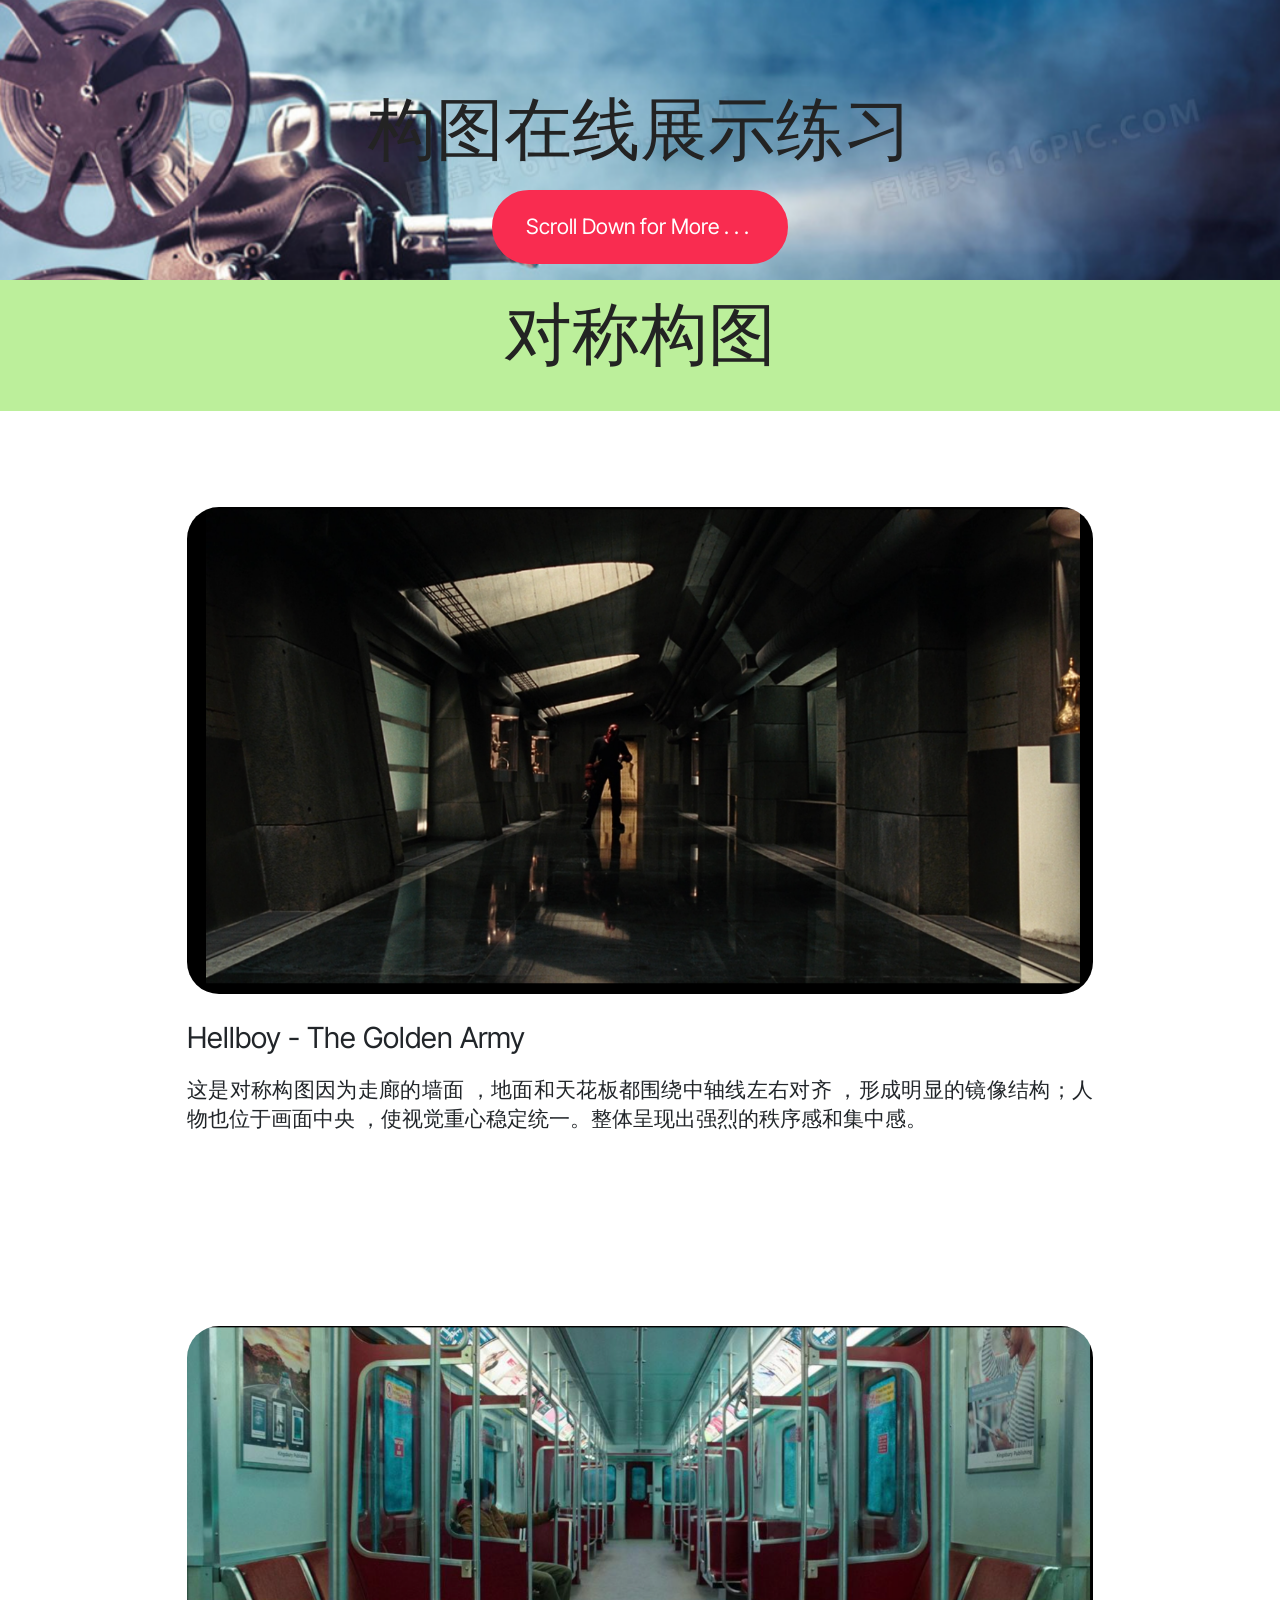
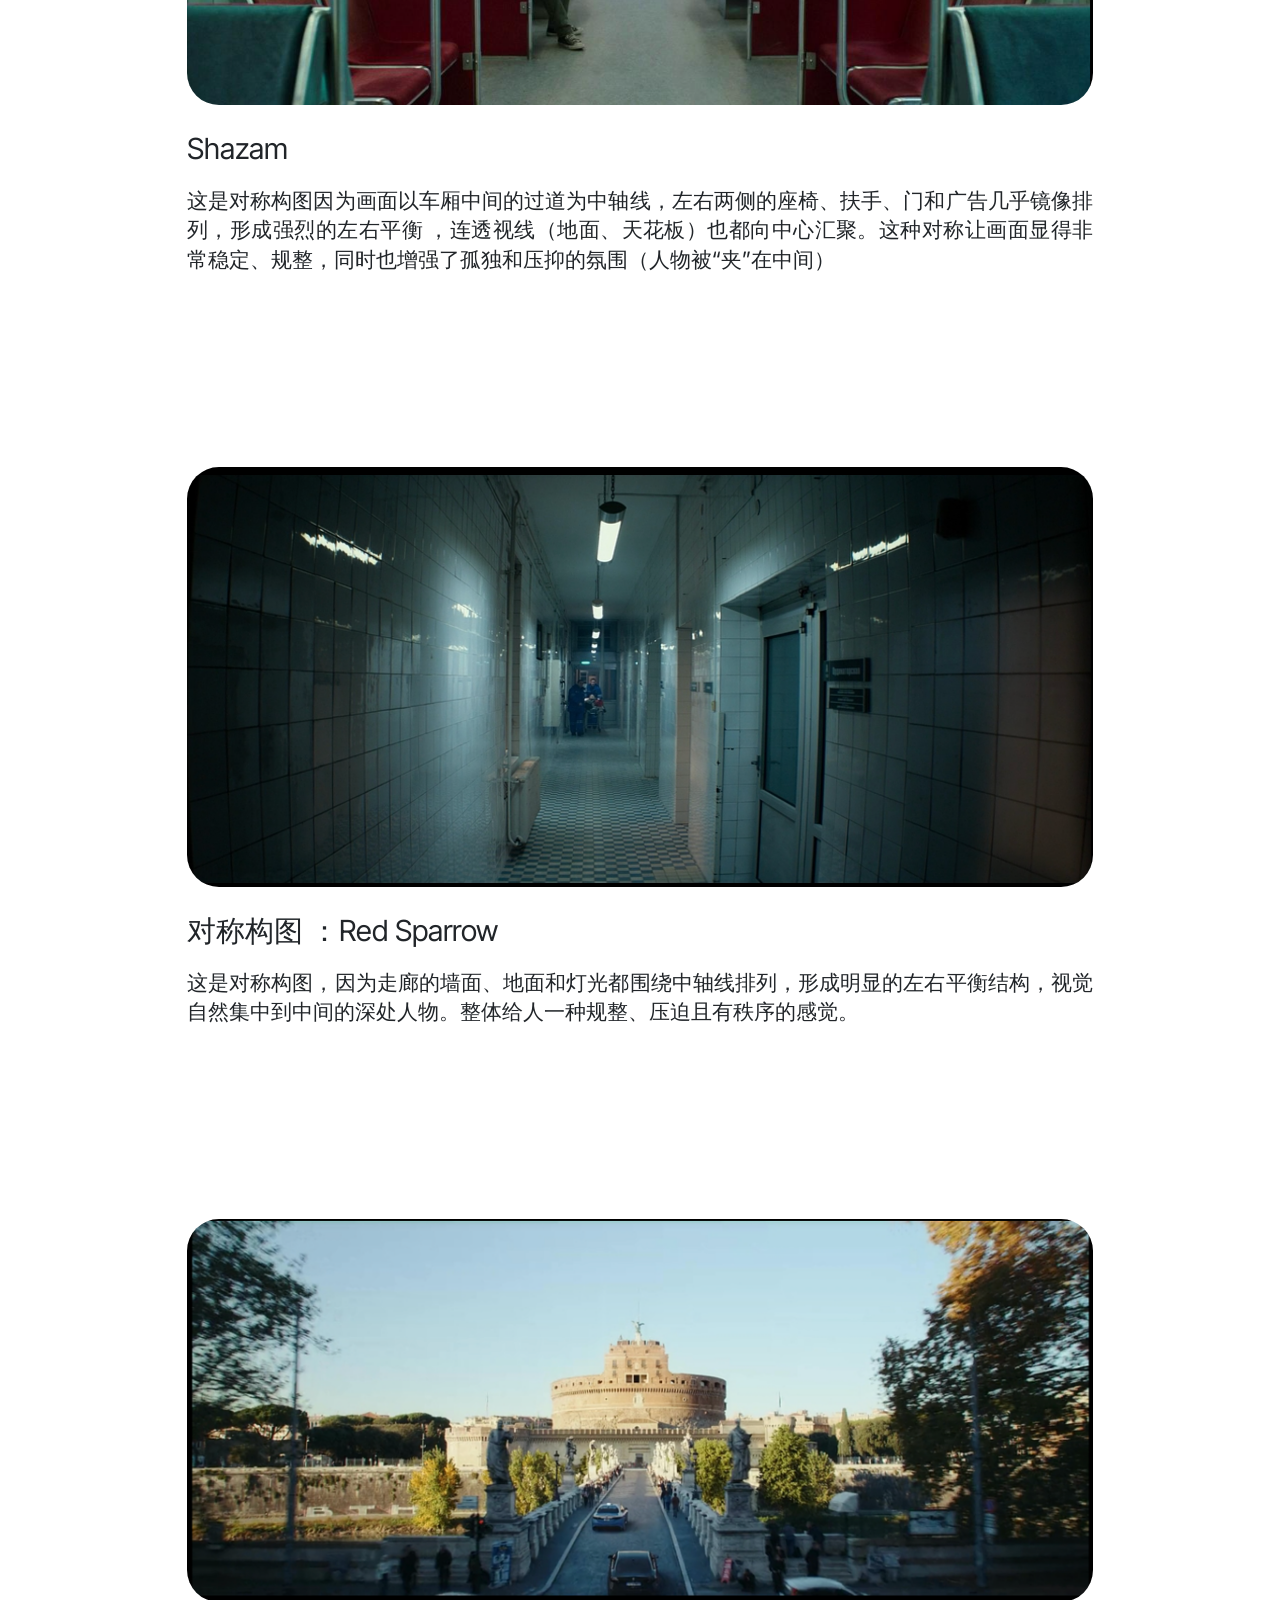
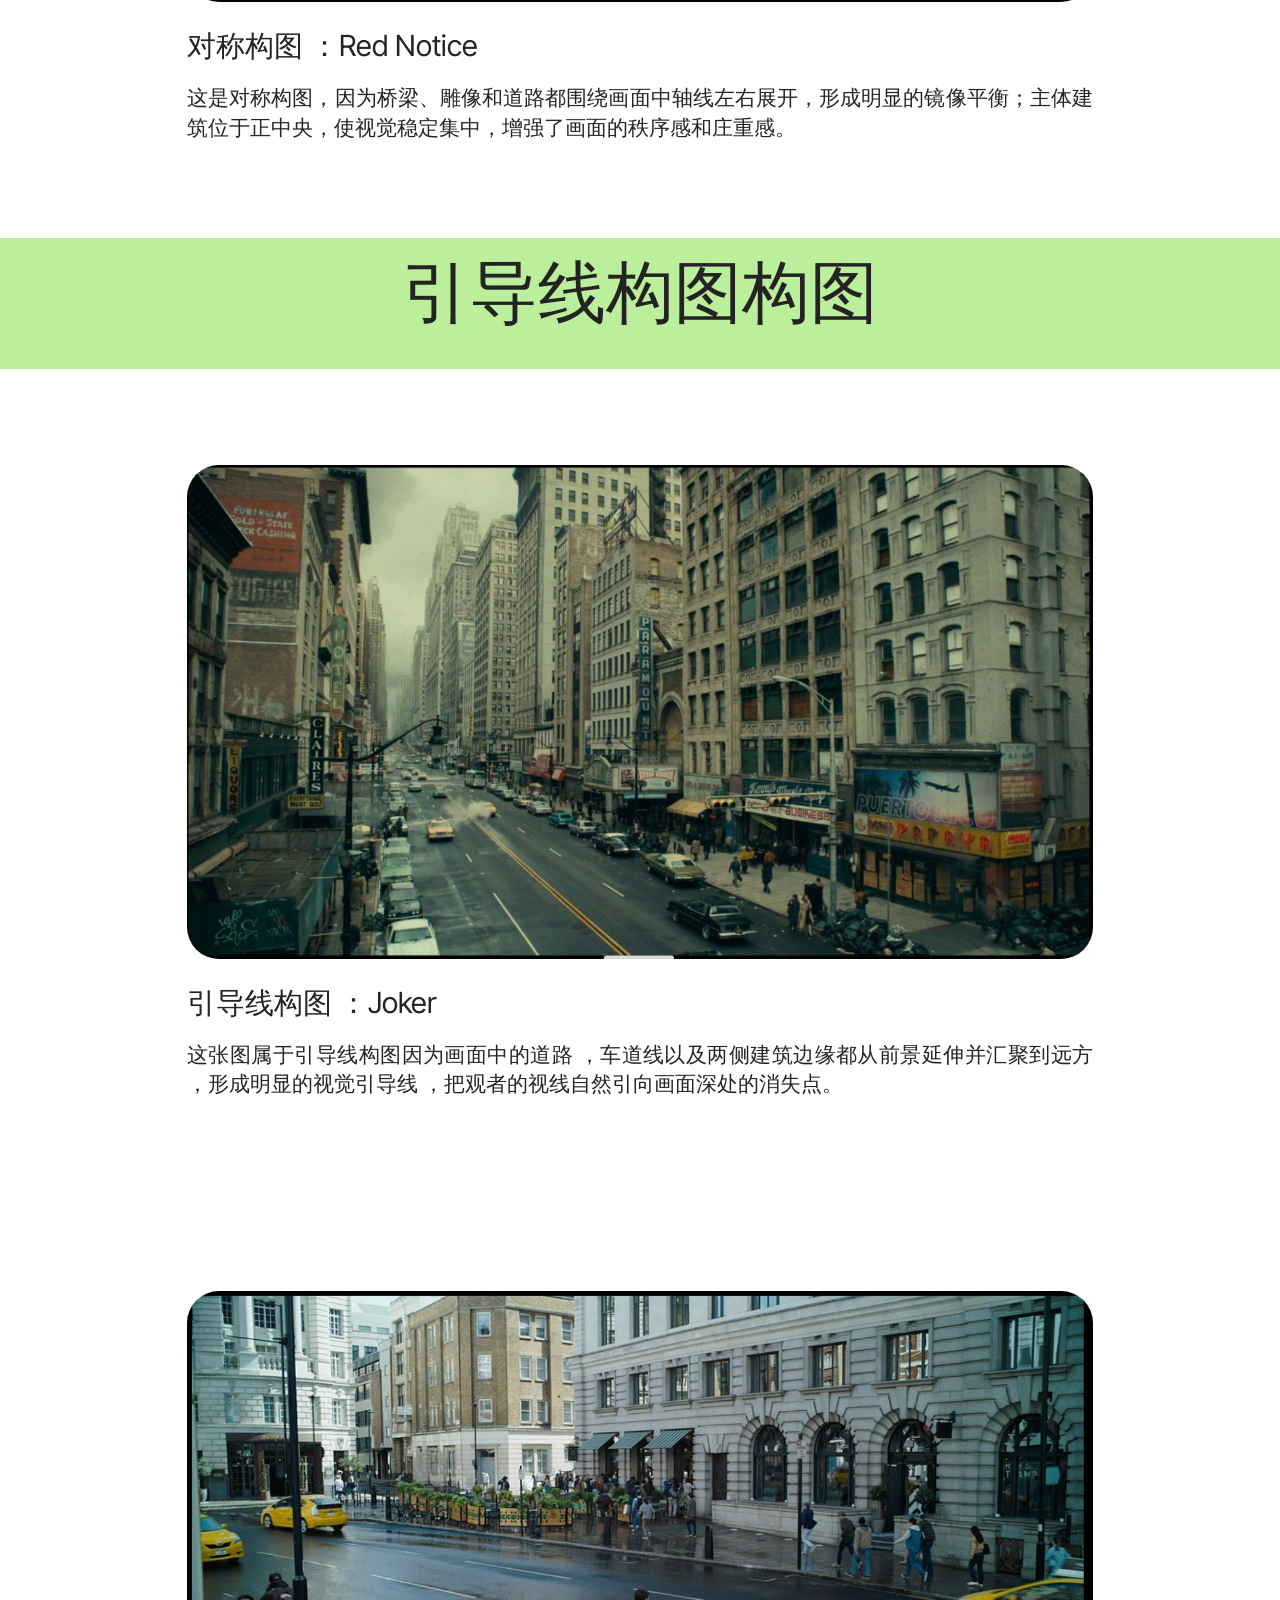
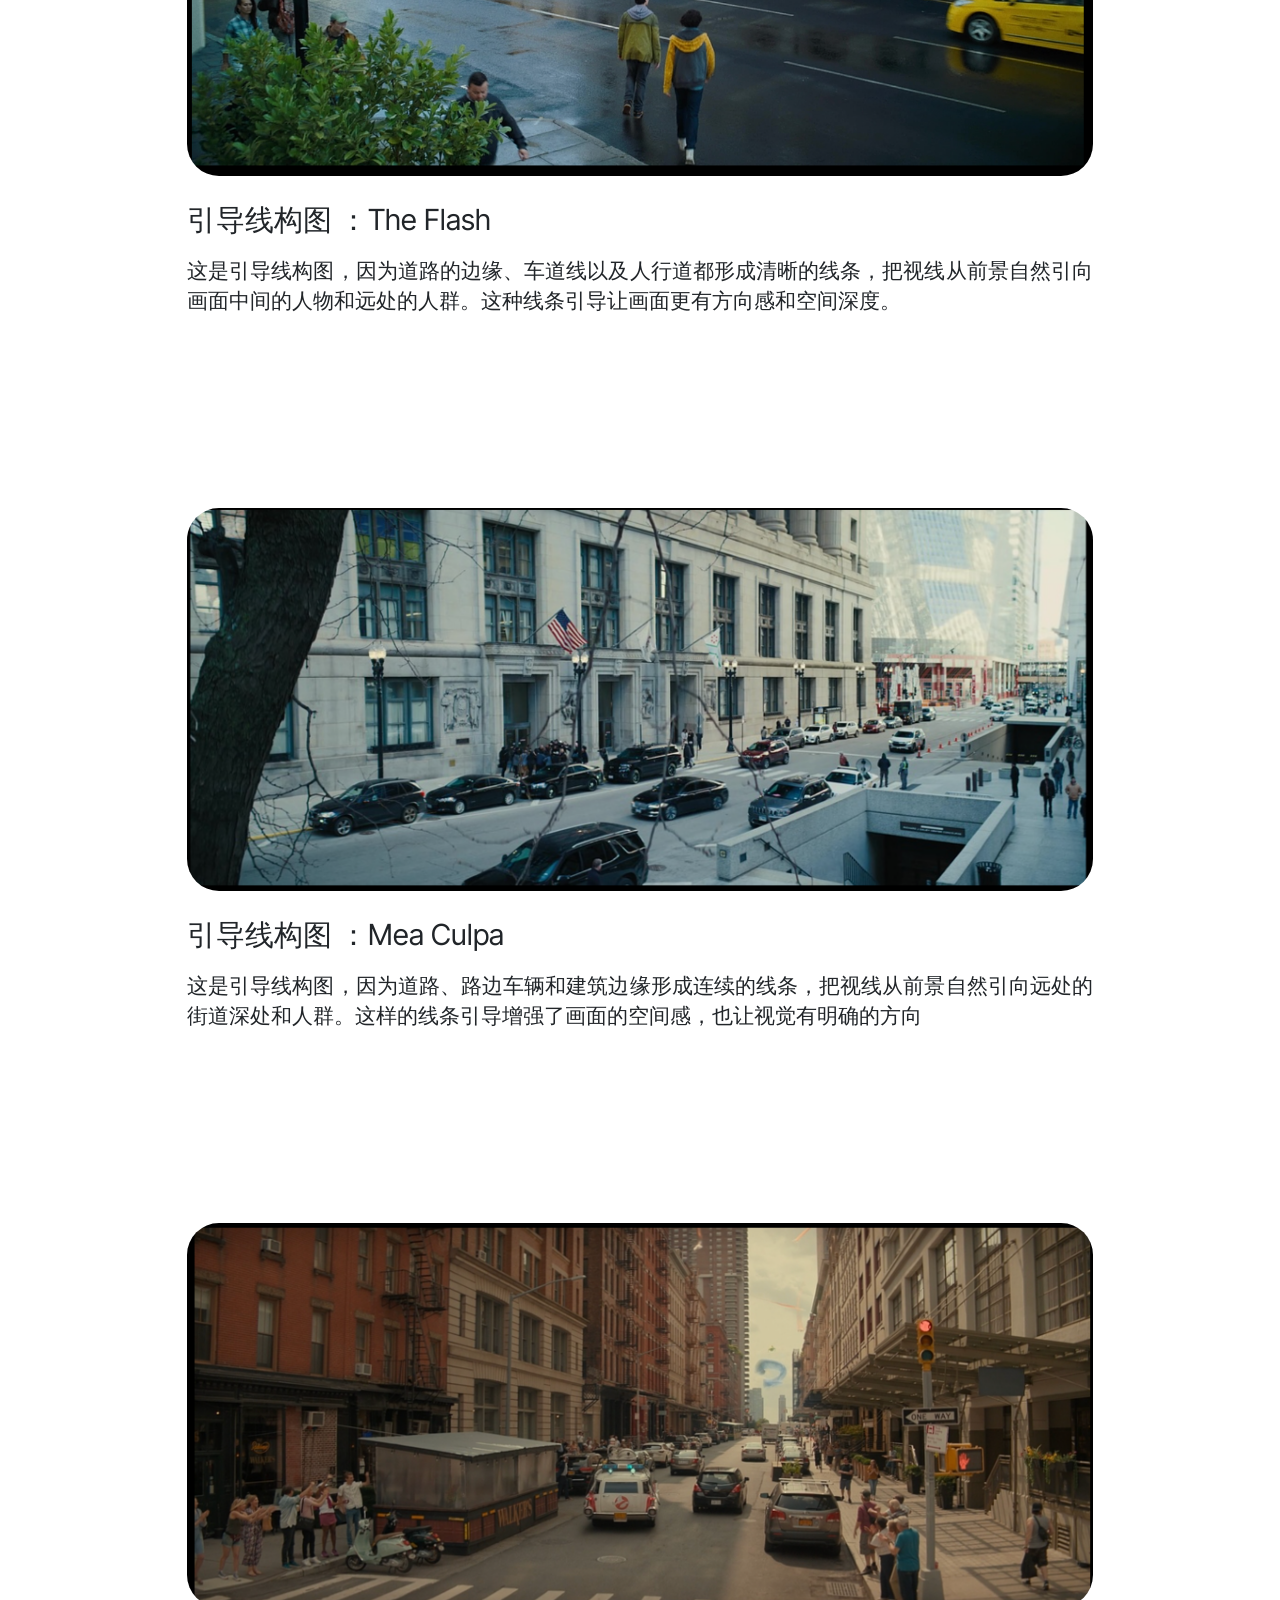
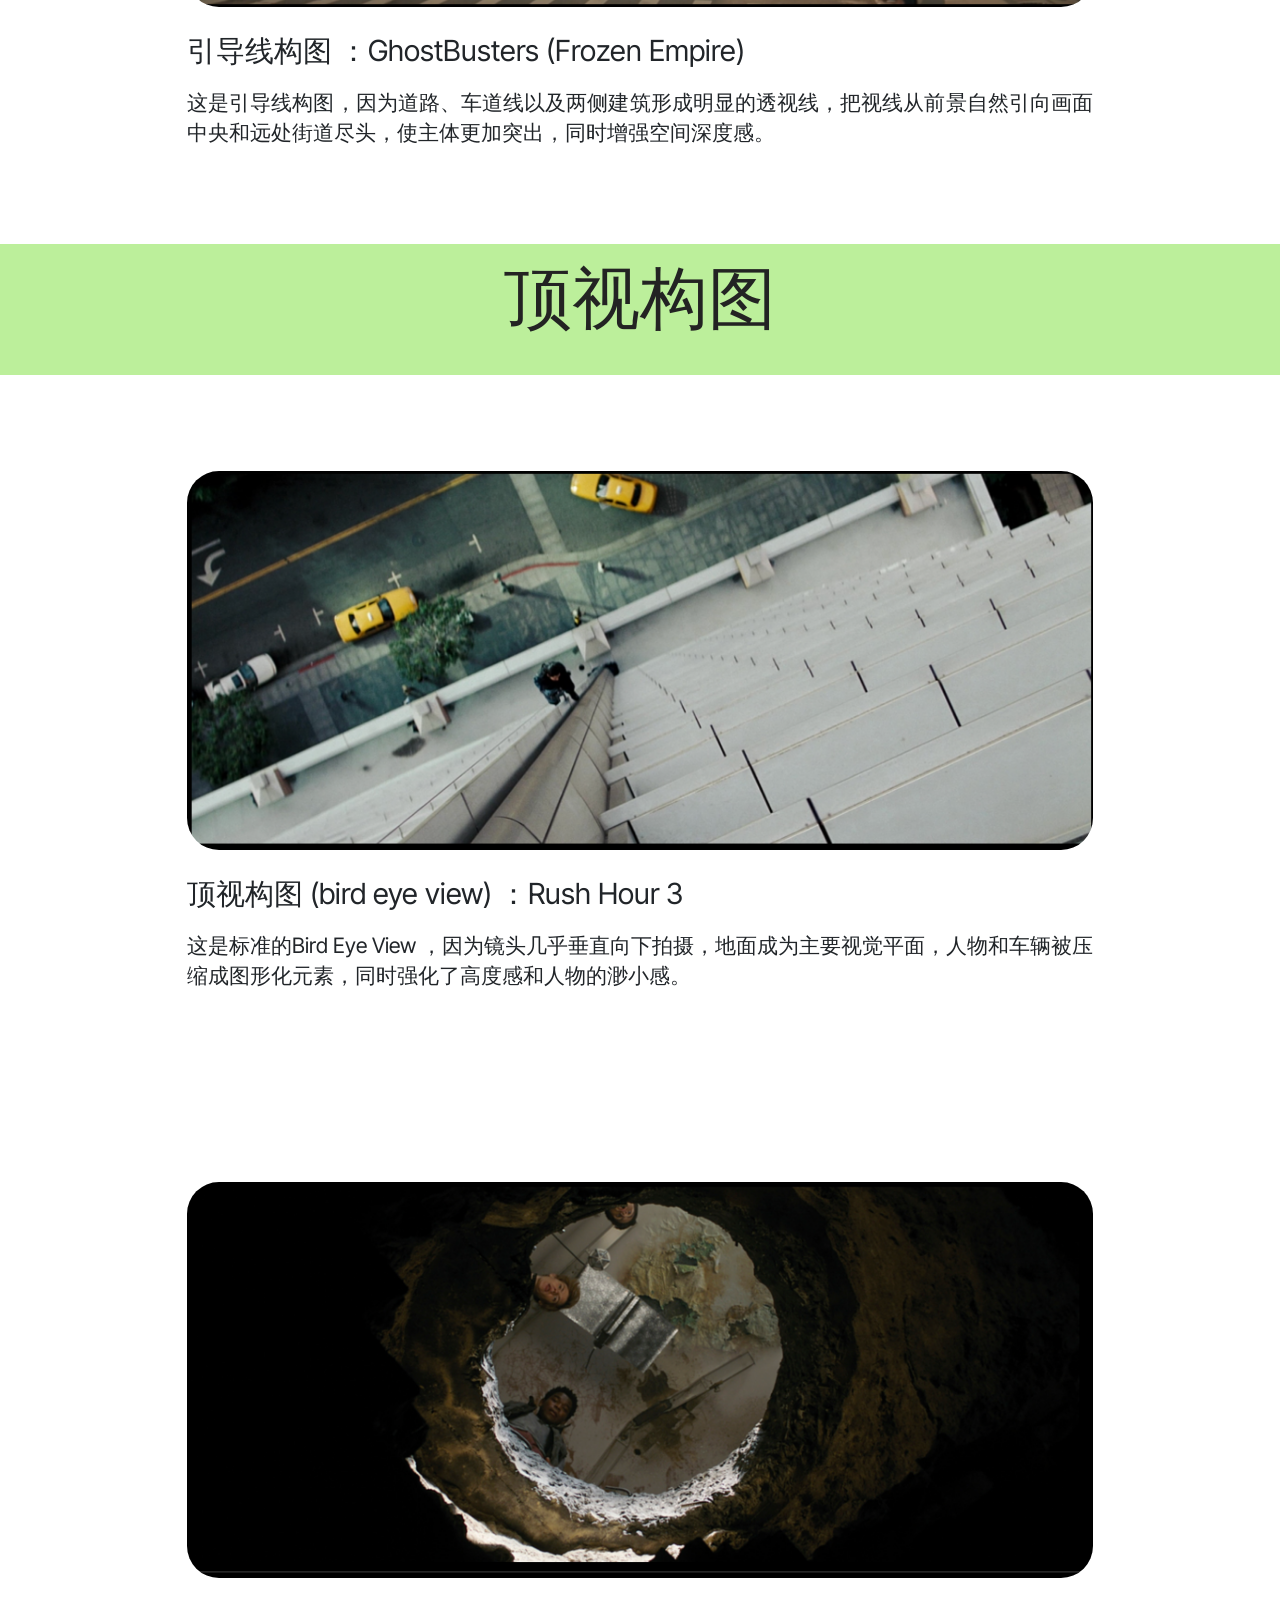
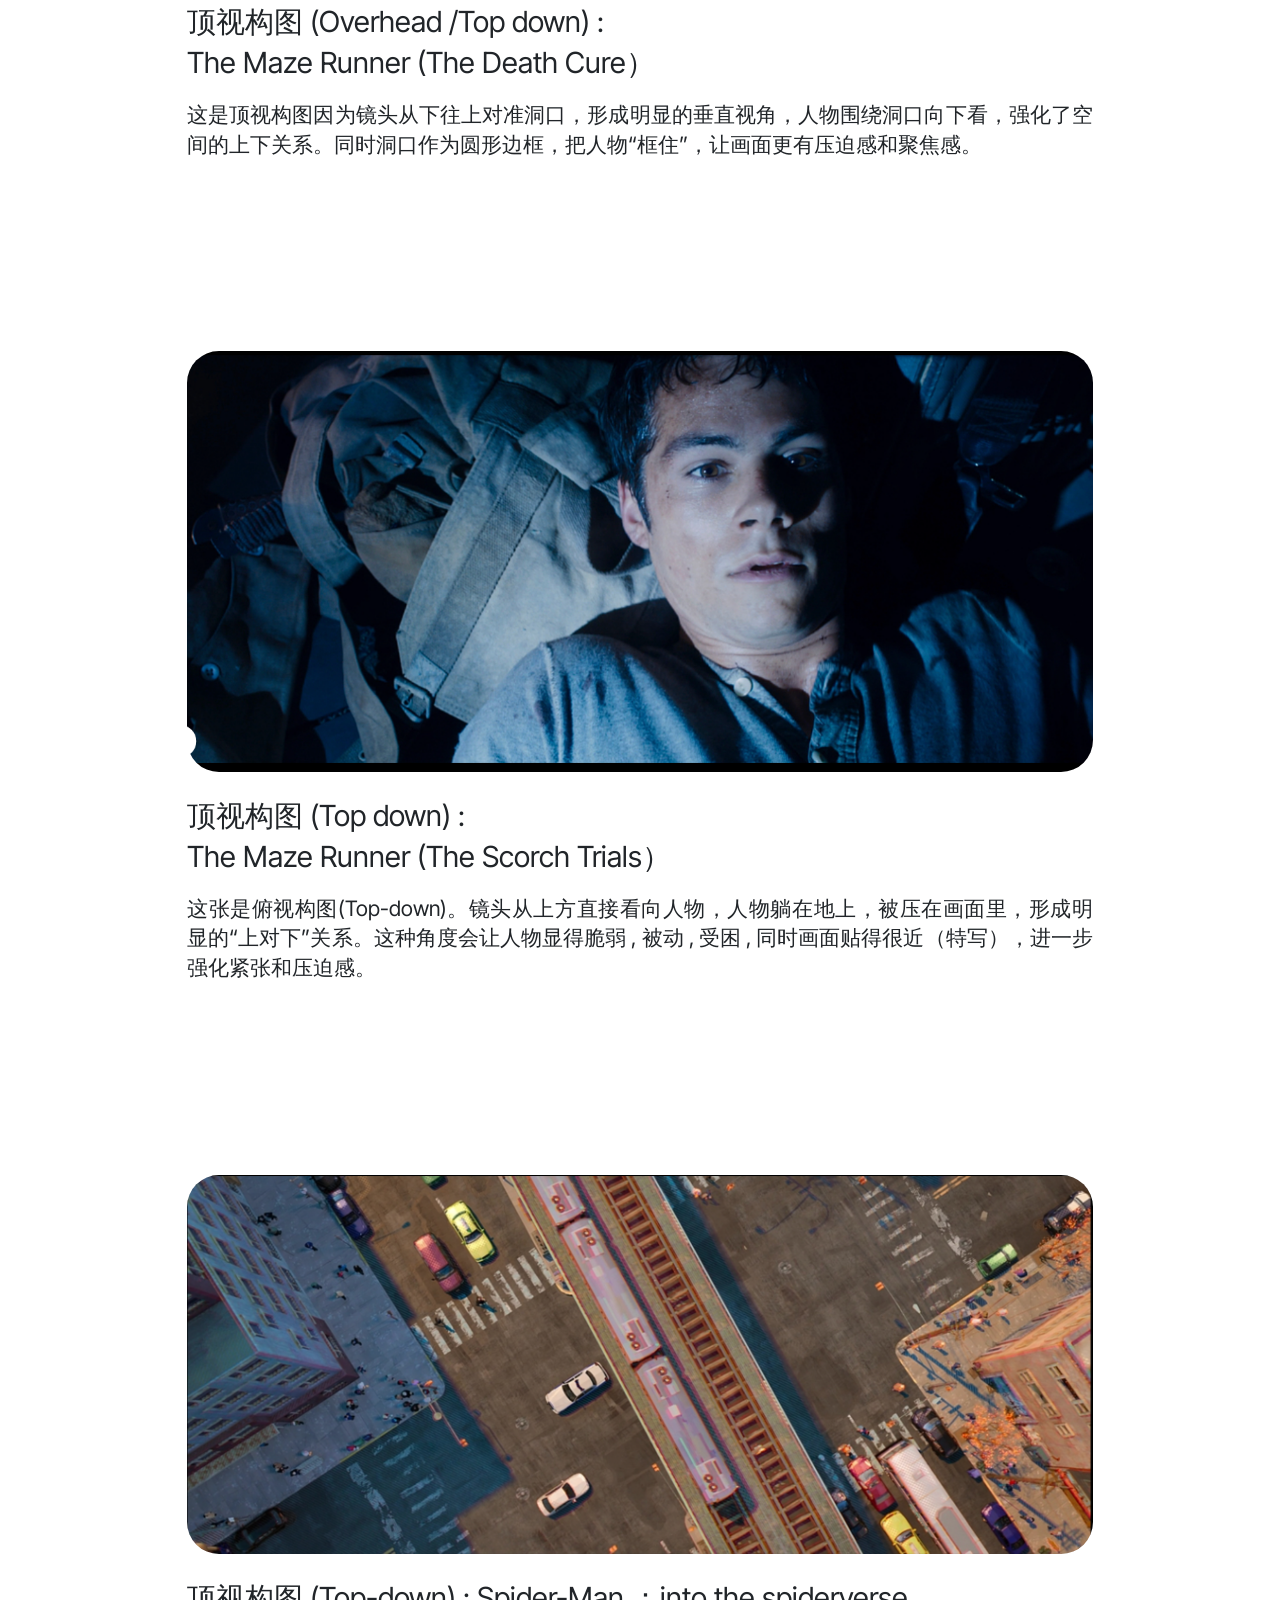
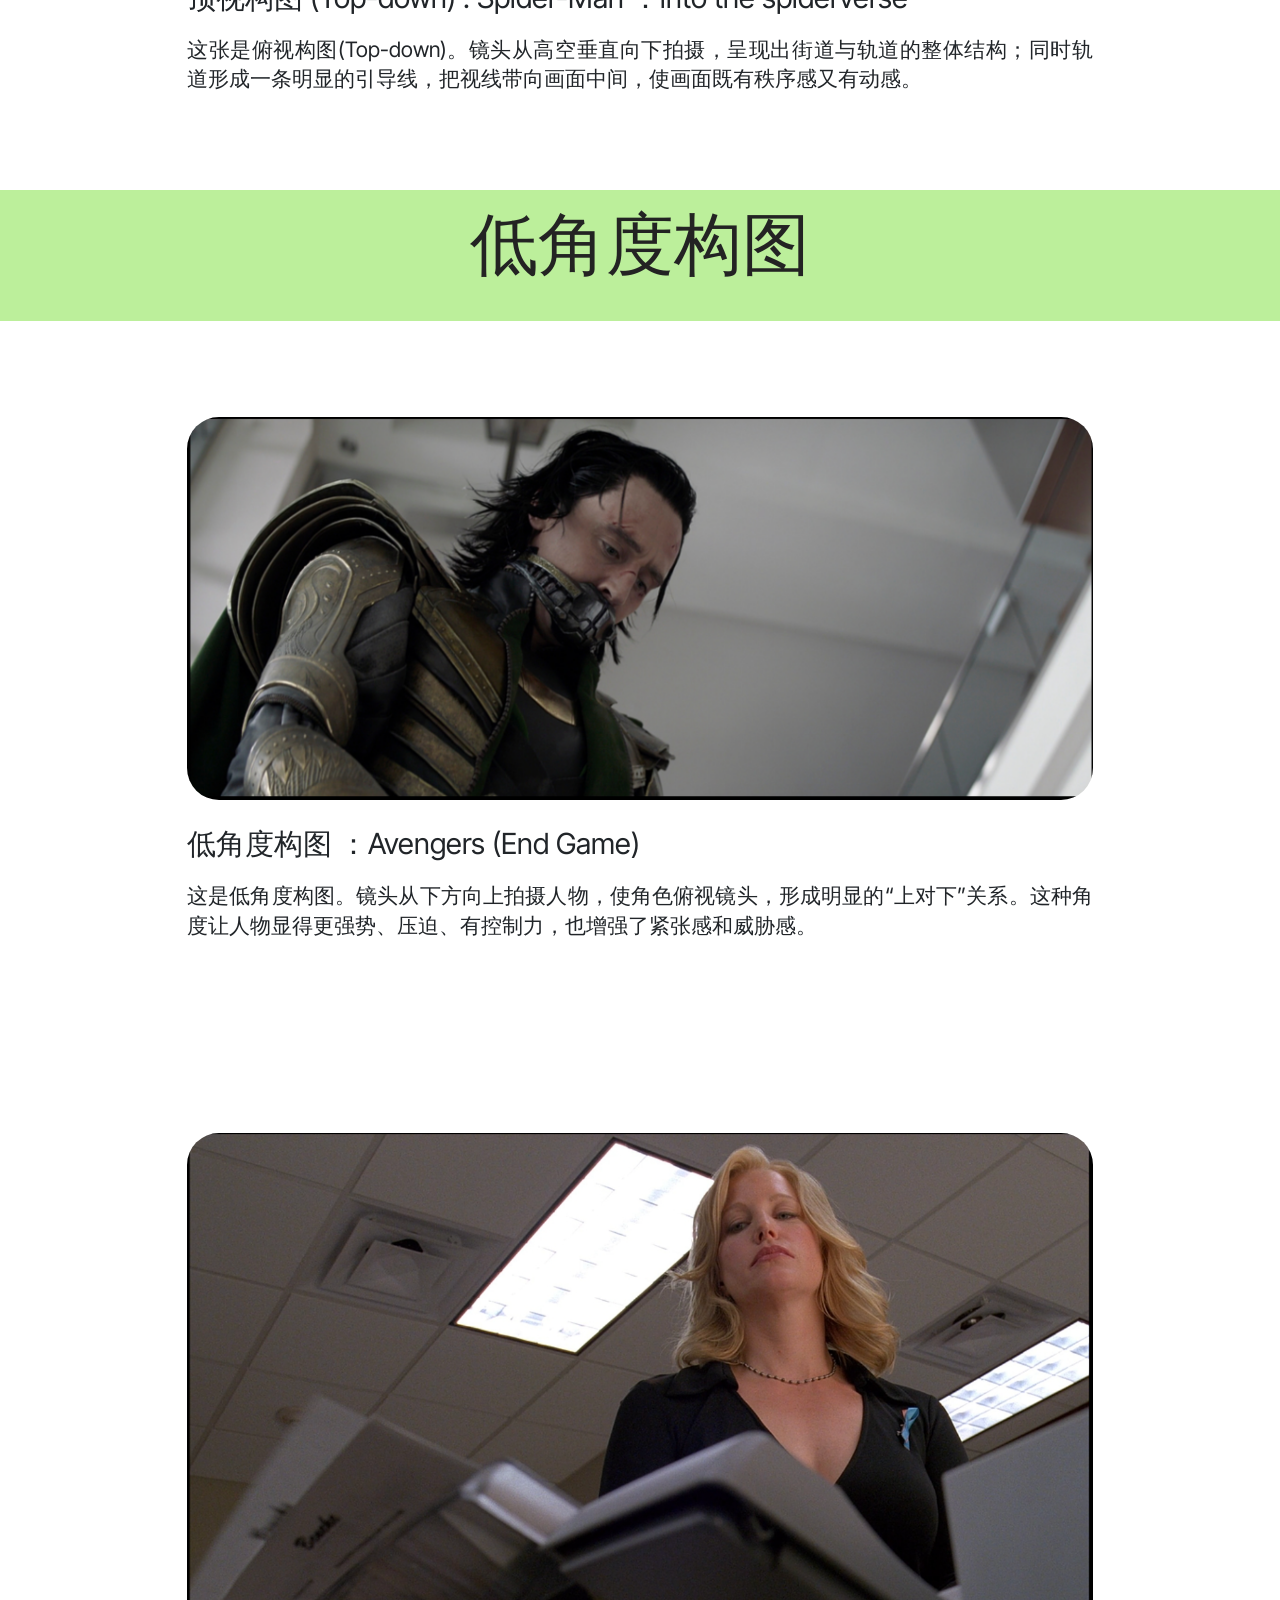
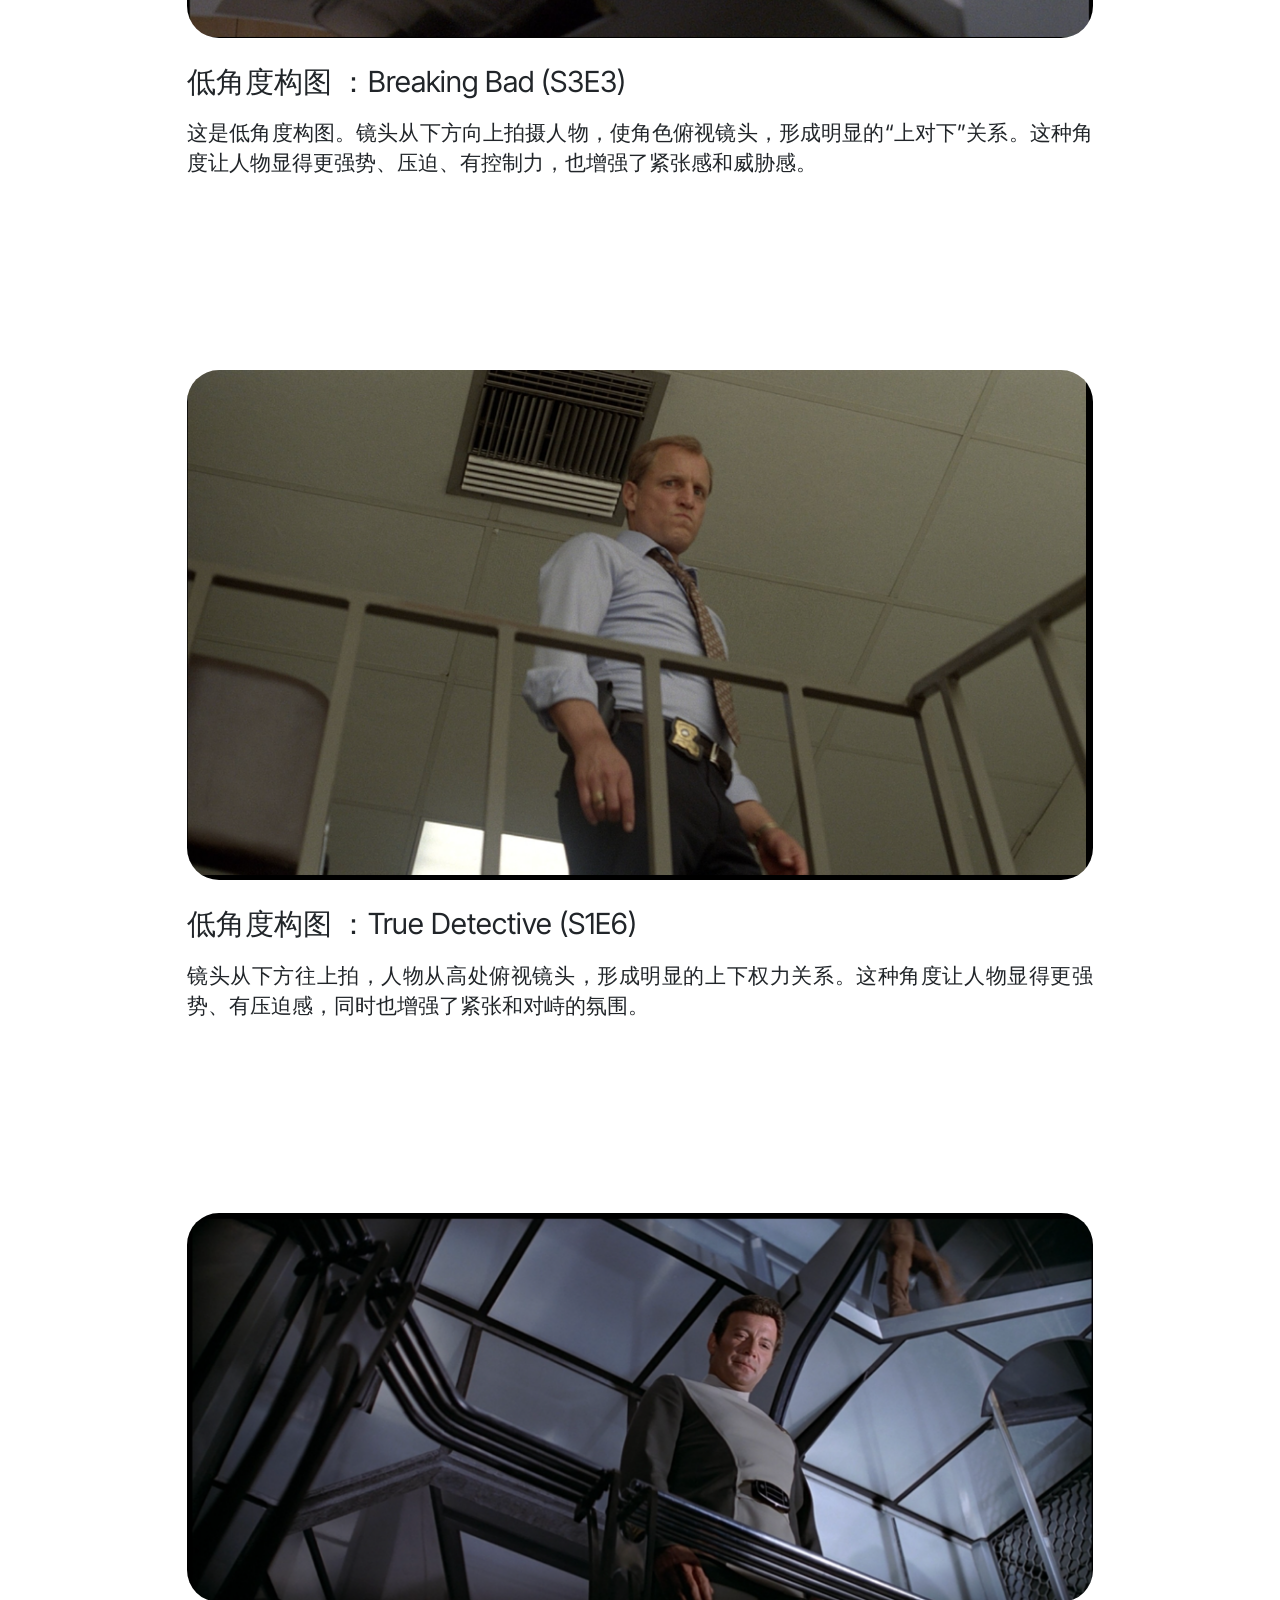
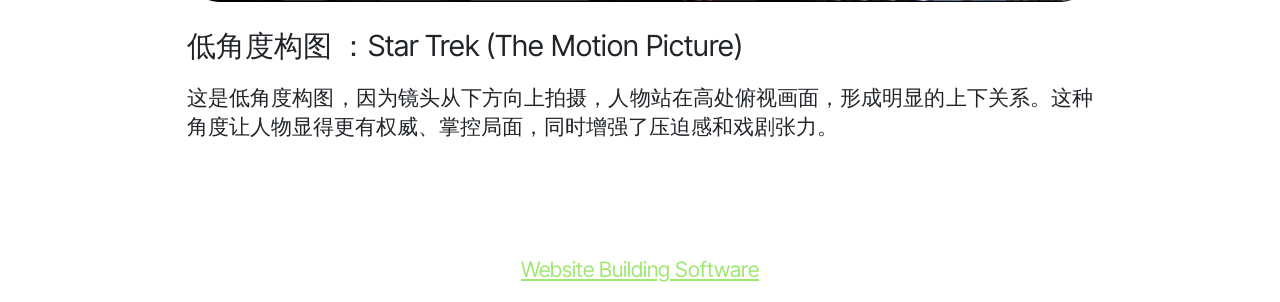
==== commit aa444113: "create github pages" ====
--- a/index.html
+++ b/index.html
@@ -13,16 +13,10 @@
   <title>Home</title>
   <link rel="stylesheet" href="assets/bootstrap/css/bootstrap.min.css">
   <link rel="stylesheet" href="assets/parallax/jarallax.css">
-  <link rel="stylesheet" href="assets/animatecss/animate.css">
-  <link rel="stylesheet" href="assets/socicon/css/styles.css">
   <link rel="stylesheet" href="assets/theme/css/style.css">
-  <link rel="preload" href="https://fonts.googleapis.com/css?family=Fjalla+One:400&display=swap" as="style" onload="this.onload=null;this.rel='stylesheet'">
-  <noscript><link rel="stylesheet" href="https://fonts.googleapis.com/css?family=Fjalla+One:400&display=swap"></noscript>
   <link rel="preload" href="https://fonts.googleapis.com/css?family=Inter+Tight:100,200,300,400,500,600,700,800,900,100i,200i,300i,400i,500i,600i,700i,800i,900i&display=swap" as="style" onload="this.onload=null;this.rel='stylesheet'">
   <noscript><link rel="stylesheet" href="https://fonts.googleapis.com/css?family=Inter+Tight:100,200,300,400,500,600,700,800,900,100i,200i,300i,400i,500i,600i,700i,800i,900i&display=swap"></noscript>
-  <link rel="preload" href="https://fonts.googleapis.com/css?family=Open+Sans:300,400,500,600,700,800,300i,400i,500i,600i,700i,800i&display=swap" as="style" onload="this.onload=null;this.rel='stylesheet'">
-  <noscript><link rel="stylesheet" href="https://fonts.googleapis.com/css?family=Open+Sans:300,400,500,600,700,800,300i,400i,500i,600i,700i,800i&display=swap"></noscript>
-  <link rel="preload" as="style" href="assets/mobirise/css/mbr-additional.css?v=peiVp9"><link rel="stylesheet" href="assets/mobirise/css/mbr-additional.css?v=peiVp9" type="text/css">
+  <link rel="preload" as="style" href="assets/mobirise/css/mbr-additional.css?v=znqUJs"><link rel="stylesheet" href="assets/mobirise/css/mbr-additional.css?v=znqUJs" type="text/css">
 
   
   
@@ -30,350 +24,396 @@
 </head>
 <body>
   
-  <section data-bs-version="5.1" class="header16 cid-vg0gjDR9g6 mbr-fullscreen mbr-parallax-background" id="header17-7">
-  
-  <div class="mbr-overlay" style="opacity: 0.5; background-color: rgb(0, 0, 0);"></div>
+  <section data-bs-version="5.1" class="header16 cid-vgKQmYqrDu mbr-fullscreen mbr-parallax-background" id="header17-0">
+  
+  <div class="mbr-overlay" style="opacity: 0.5; background-color: rgb(237, 239, 235);"></div>
   <div class="container-fluid">
     <div class="row">
       <div class="content-wrap col-12 col-md-12">
         <h1 class="mbr-section-title mbr-fonts-style mbr-white mb-4 display-1">
-          <strong><br>WELCOME TO BABYMONSTER</strong></h1>
-        
-        <p class="mbr-fonts-style mbr-text mbr-white mb-4 display-7">Welcome to the ultimate BabyMonster fan site...</p>
-        <div class="mbr-section-btn"><a class="btn btn-primary display-7" href="https://mobiri.se">Scroll Down for More ...<br></a></div>
-      </div>
-    </div>
-  </div>
-</section>
-
-<section data-bs-version="5.1" class="team1 cid-vg63my33N3" id="team1-i">
-    
-
-    
-    
-    <div class="container">
-        <div class="row justify-content-center">
-            <div class="col-12">
-                <h3 class="mbr-section-title mbr-fonts-style align-center mb-4 display-2">
-                    <strong>Our team</strong>
-                </h3>
-                
-            </div>
-            <div class="item features-image mb-4 col-12 col-md-4">
-                <div class="item-wrapper">
-                    <div class="image-wrap">
-                        <img src="assets/images/team1.jpg" alt="Mobirise Website Builder">
-                    </div>
-                    <div class="content-wrap">
-                        <h5 class="mbr-section-title card-title mbr-fonts-style align-center m-0 display-5">
-                            <strong>Ahyeon</strong></h5>
-                        <h6 class="mbr-role mbr-fonts-style align-center mb-3 display-4">
-                            <strong>Programmer</strong>
-                        </h6>
-                        <p class="card-text mbr-fonts-style align-center display-7">
-                            No special actions required, all sites you make with Mobirise are mobile-friendly.
-                        </p>
-                        <div class="social-row display-7">
-                            <div class="soc-item">
-                                <a href="https://www.facebook.com/Mobirise/" target="_blank">
-                                    <span class="mbr-iconfont socicon socicon-facebook"></span>
-                                </a>
-                            </div>
-                            <div class="soc-item">
-                                <a href="https://twitter.com/mobirise" target="_blank">
-                                    <span class="mbr-iconfont socicon socicon-twitter"></span>
-                                </a>
-                            </div>
-                            <div class="soc-item">
-                                <a href="https://instagram.com/mobirise" target="_blank">
-                                    <span class="mbr-iconfont socicon socicon-instagram"></span>
-                                </a>
-                            </div>
-                            
-                            
-                        </div>
-                        
-                    </div>
-                </div>
-            </div>
-
-            <div class="item features-image mb-4 col-12 col-md-4">
-                <div class="item-wrapper">
-                    <div class="image-wrap">
-                        <img src="assets/images/team2.jpg" alt="Mobirise Website Builder">
-                    </div>
-                    <div class="content-wrap">
-                        <h5 class="mbr-section-title card-title mbr-fonts-style align-center m-0 display-5">
-                            <strong>Rami</strong></h5>
-                        <h6 class="mbr-role mbr-fonts-style align-center mb-3 display-4">
-                            <strong>Manager</strong>
-                        </h6>
-                        <p class="card-text mbr-fonts-style align-center display-7">
-                            Use Mobirise website building software to create multiple sites for your clients.
-                        </p>
-                        <div class="social-row display-7">
-                            <div class="soc-item">
-                                <a href="https://www.facebook.com/Mobirise/" target="_blank">
-                                    <span class="mbr-iconfont socicon socicon-facebook"></span>
-                                </a>
-                            </div>
-                            <div class="soc-item">
-                                <a href="https://twitter.com/mobirise" target="_blank">
-                                    <span class="mbr-iconfont socicon socicon-twitter"></span>
-                                </a>
-                            </div>
-                            <div class="soc-item">
-                                <a href="https://instagram.com/mobirise" target="_blank">
-                                    <span class="mbr-iconfont socicon socicon-instagram"></span>
-                                </a>
-                            </div>
-                            
-                            
-                        </div>
-                        
-                    </div>
-                </div>
-            </div>
-            
-            <div class="item features-image mb-4 col-12 col-md-4">
-                <div class="item-wrapper">
-                    <div class="image-wrap">
-                        <img src="assets/images/team3.jpg" alt="Mobirise Website Builder">
-                    </div>
-                    <div class="content-wrap">
-                        <h5 class="mbr-section-title card-title mbr-fonts-style align-center m-0 display-5">
-                            <strong>Asa</strong></h5>
-                        <h6 class="mbr-role mbr-fonts-style align-center mb-3 display-4">
-                            <strong>Analyst</strong>
-                        </h6>
-                        <p class="card-text mbr-fonts-style align-center display-7">
-                            Create multiple pages. Don't forget to set links to your pages after creating them.
-                        </p>
-                        <div class="social-row display-7">
-                            <div class="soc-item">
-                                <a href="https://www.facebook.com/Mobirise/" target="_blank">
-                                    <span class="mbr-iconfont socicon socicon-facebook"></span>
-                                </a>
-                            </div>
-                            <div class="soc-item">
-                                <a href="https://twitter.com/mobirise" target="_blank">
-                                    <span class="mbr-iconfont socicon socicon-twitter"></span>
-                                </a>
-                            </div>
-                            <div class="soc-item">
-                                <a href="https://instagram.com/mobirise" target="_blank">
-                                    <span class="mbr-iconfont socicon socicon-instagram"></span>
-                                </a>
-                            </div>
-                            
-                            
-                        </div>
-                        
-                    </div>
-                </div>
-            </div>
-        </div>
-    </div>
-</section>
-
-<section data-bs-version="5.1" class="team2 cid-vg6SApPFVk" xmlns="http://www.w3.org/1999/html" id="team2-p">
-    
-
-    
-    
-    <div class="container">
-        
-        <div class="item features-image active">
-            <div class="item-wrapper">
-                <div class="row align-items-center">
-                    <div class="col-12 col-md-4">
-                        <div class="image-wrapper">
-                            <img src="assets/images/team2.jpg" alt="Mobirise Website Builder">
-                        </div>
-                    </div>
-                    <div class="col-12 col-md">
-                        <div class="card-box">
-                            <h5 class="card-title mbr-fonts-style m-0 mb-3 display-5">
-                                <strong>Rora</strong></h5>
-                            <h6 class="card-subtitle mbr-fonts-style mb-3 display-4">
-                                <strong>Manager</strong>
-                            </h6>
-                            <p class="mbr-text mbr-fonts-style display-7">
-                                Themes in the Mobirise website builder offer multiple blocks: intros, sliders,
-                                galleries, forms, articles, and so on. Start a project and click on the red plus buttons
-                                to see the blocks available for your theme.
-                            </p>
-                            <div class="social-row display-7">
-                                <div class="soc-item">
-                                    <a href="https://www.facebook.com/Mobirise/" target="_blank">
-                                        <span class="mbr-iconfont socicon socicon-facebook"></span>
-                                    </a>
-                                </div>
-                                <div class="soc-item">
-                                    <a href="https://twitter.com/mobirise" target="_blank">
-                                        <span class="mbr-iconfont socicon socicon-twitter"></span>
-                                    </a>
-                                </div>
-                                <div class="soc-item">
-                                    <a href="https://instagram.com/mobirise" target="_blank">
-                                        <span class="mbr-iconfont socicon socicon-instagram"></span>
-                                    </a>
-                                </div>
-                                
-                                
-                            </div>
-                        </div>
-                    </div>
-                </div>
-            </div>
-        </div>
-        <div class="item features-image">
-            <div class="item-wrapper">
-                <div class="row align-items-center">
-                    <div class="col-12 col-md-4">
-                        <div class="image-wrapper">
-                            <img src="assets/images/team3.jpg" alt="Mobirise Website Builder">
-                        </div>
-                    </div>
-                    <div class="col-12 col-md">
-                        <div class="card-box">
-                            <h5 class="card-title mbr-fonts-style m-0 mb-3 display-5">
-                                <strong>Chiquita</strong></h5>
-                            <h6 class="card-subtitle mbr-fonts-style mb-3 display-4">
-                                <strong>Analyst</strong>
-                            </h6>
-                            <p class="mbr-text mbr-fonts-style display-7">
-                                Themes in the Mobirise website builder offer multiple blocks: intros, sliders,
-                                galleries, forms, articles, and so on. Start a project and click on the red plus buttons
-                                to see the blocks available for your theme.
-                            </p>
-                            <div class="social-row display-7">
-                                <div class="soc-item">
-                                    <a href="https://www.facebook.com/Mobirise/" target="_blank">
-                                        <span class="mbr-iconfont socicon socicon-facebook"></span>
-                                    </a>
-                                </div>
-                                <div class="soc-item">
-                                    <a href="https://twitter.com/mobirise" target="_blank">
-                                        <span class="mbr-iconfont socicon socicon-twitter"></span>
-                                    </a>
-                                </div>
-                                <div class="soc-item">
-                                    <a href="https://instagram.com/mobirise" target="_blank">
-                                        <span class="mbr-iconfont socicon socicon-instagram"></span>
-                                    </a>
-                                </div>
-                                
-                                
-                            </div>
-                        </div>
-                    </div>
-                </div>
-            </div>
-        </div>
-    </div>
-</section>
-
-<section data-bs-version="5.1" class="team2 cid-vg6SDNJJjH" xmlns="http://www.w3.org/1999/html" id="team2-q">
-    
-
-    
-    
-    <div class="container">
-        
-        <div class="item features-image active">
-            <div class="item-wrapper">
-                <div class="row align-items-center">
-                    <div class="col-12 col-md-4">
-                        <div class="image-wrapper">
-                            <img src="assets/images/team2.jpg" alt="Mobirise Website Builder">
-                        </div>
-                    </div>
-                    <div class="col-12 col-md">
-                        <div class="card-box">
-                            <h5 class="card-title mbr-fonts-style m-0 mb-3 display-5">
-                                <strong>Pharita</strong></h5>
-                            <h6 class="card-subtitle mbr-fonts-style mb-3 display-4">
-                                <strong>Manager</strong>
-                            </h6>
-                            <p class="mbr-text mbr-fonts-style display-7">
-                                Themes in the Mobirise website builder offer multiple blocks: intros, sliders,
-                                galleries, forms, articles, and so on. Start a project and click on the red plus buttons
-                                to see the blocks available for your theme.
-                            </p>
-                            <div class="social-row display-7">
-                                <div class="soc-item">
-                                    <a href="https://www.facebook.com/Mobirise/" target="_blank">
-                                        <span class="mbr-iconfont socicon socicon-facebook"></span>
-                                    </a>
-                                </div>
-                                <div class="soc-item">
-                                    <a href="https://twitter.com/mobirise" target="_blank">
-                                        <span class="mbr-iconfont socicon socicon-twitter"></span>
-                                    </a>
-                                </div>
-                                <div class="soc-item">
-                                    <a href="https://instagram.com/mobirise" target="_blank">
-                                        <span class="mbr-iconfont socicon socicon-instagram"></span>
-                                    </a>
-                                </div>
-                                
-                                
-                            </div>
-                        </div>
-                    </div>
-                </div>
-            </div>
-        </div>
-        <div class="item features-image">
-            <div class="item-wrapper">
-                <div class="row align-items-center">
-                    <div class="col-12 col-md-4">
-                        <div class="image-wrapper">
-                            <img src="assets/images/team3.jpg" alt="Mobirise Website Builder">
-                        </div>
-                    </div>
-                    <div class="col-12 col-md">
-                        <div class="card-box">
-                            <h5 class="card-title mbr-fonts-style m-0 mb-3 display-5">
-                                <strong>Ruka</strong></h5>
-                            <h6 class="card-subtitle mbr-fonts-style mb-3 display-4">
-                                <strong>Analyst</strong>
-                            </h6>
-                            <p class="mbr-text mbr-fonts-style display-7">
-                                Themes in the Mobirise website builder offer multiple blocks: intros, sliders,
-                                galleries, forms, articles, and so on. Start a project and click on the red plus buttons
-                                to see the blocks available for your theme.
-                            </p>
-                            <div class="social-row display-7">
-                                <div class="soc-item">
-                                    <a href="https://www.facebook.com/Mobirise/" target="_blank">
-                                        <span class="mbr-iconfont socicon socicon-facebook"></span>
-                                    </a>
-                                </div>
-                                <div class="soc-item">
-                                    <a href="https://twitter.com/mobirise" target="_blank">
-                                        <span class="mbr-iconfont socicon socicon-twitter"></span>
-                                    </a>
-                                </div>
-                                <div class="soc-item">
-                                    <a href="https://instagram.com/mobirise" target="_blank">
-                                        <span class="mbr-iconfont socicon socicon-instagram"></span>
-                                    </a>
-                                </div>
-                                
-                                
-                            </div>
-                        </div>
-                    </div>
-                </div>
-            </div>
-        </div>
-    </div>
-</section><section class="display-7" style="padding: 0;align-items: center;justify-content: center;flex-wrap: wrap;    align-content: center;display: flex;position: relative;height: 4rem;"><a href="https://mobiri.se/4654953" style="flex: 1 1;height: 4rem;position: absolute;width: 100%;z-index: 1;"><img alt="" style="height: 4rem;" src="[data-uri]"></a><p style="margin: 0;text-align: center;" class="display-7">&#8204;</p><a style="z-index:1" href="https://mobirise.com">Mobirise.com </a></section><script src="assets/bootstrap/js/bootstrap.bundle.min.js"></script>  <script src="assets/parallax/jarallax.js"></script>  <script src="assets/smoothscroll/smooth-scroll.js"></script>  <script src="assets/ytplayer/index.js"></script>  <script src="assets/theme/js/script.js"></script>  
-  
-  
- <div id="scrollToTop" class="scrollToTop mbr-arrow-up"><a style="text-align: center;"><i class="mbr-arrow-up-icon mbr-arrow-up-icon-cm cm-icon cm-icon-smallarrow-up"></i></a></div>
-    <input name="animation" type="hidden">
-  </body>
+          <strong><br>构图在线展示练习</strong>
+        </h1>
+        
+        
+        <div class="mbr-section-btn"><a class="btn btn-danger display-7" href="https://mobiri.se">Scroll Down for More . . .&nbsp;</a></div>
+      </div>
+    </div>
+  </div>
+</section>
+
+<section data-bs-version="5.1" class="header16 cid-vgQwPRLj5d mbr-fullscreen" id="header17-8">
+  
+  
+  <div class="container-fluid">
+    <div class="row">
+      <div class="content-wrap col-12 col-md-12">
+        <h1 class="mbr-section-title mbr-fonts-style mbr-white mb-4 display-1"><strong>对称构图</strong></h1>
+        
+        
+        
+      </div>
+    </div>
+  </div>
+</section>
+
+<section data-bs-version="5.1" class="image01 cid-vgL1wDuAPl" id="image01-1">
+  
+
+  
+  
+
+  <div class="container">
+    <div class="row justify-content-center">
+      <div class="col-12 col-lg-9">
+        <div class="image-wrapper mb-4">
+          <img class="w-100" src="assets/images/screenshot-2026-04-15-at-7.51.31pm.png" alt="Mobirise Website Builder">
+        </div>
+        <h4 class="mbr-description mbr-fonts-style mb-3 align-center display-5"><strong>Hellboy - The Golden Army</strong><br></h4>
+        <p class="mbr-description mbr-fonts-style mb-0 align-center display-7">
+          这是对称构图因为走廊的墙面 ，地面和天花板都围绕中轴线左右对齐 ，形成明显的镜像结构；人物也位于画面中央 ，使视觉重心稳定统一。整体呈现出强烈的秩序感和集中感。
+        </p>
+      </div>
+    </div>
+  </div>
+</section>
+
+<section data-bs-version="5.1" class="image01 cid-vgQwCTtQhg" id="image01-5">
+  
+
+  
+  
+
+  <div class="container">
+    <div class="row justify-content-center">
+      <div class="col-12 col-lg-9">
+        <div class="image-wrapper mb-4">
+          <img class="w-100" src="assets/images/screenshot-2026-04-15-at-6.02.43pm.png" alt="Mobirise Website Builder">
+        </div>
+        <h4 class="mbr-description mbr-fonts-style mb-3 align-center display-5">
+          <strong>Shazam</strong><br></h4>
+        <p class="mbr-description mbr-fonts-style mb-0 align-center display-7">这是对称构图因为画面以车厢中间的过道为中轴线，左右两侧的座椅、扶手、门和广告几乎镜像排列，形成强烈的左右平衡 ，连透视线（地面、天花板）也都向中心汇聚。这种对称让画面显得非常稳定、规整，同时也增强了孤独和压抑的氛围（人物被“夹”在中间）</p>
+      </div>
+    </div>
+  </div>
+</section>
+
+<section data-bs-version="5.1" class="image01 cid-vgQwDs68Tj" id="image01-6">
+  
+
+  
+  
+
+  <div class="container">
+    <div class="row justify-content-center">
+      <div class="col-12 col-lg-9">
+        <div class="image-wrapper mb-4">
+          <img class="w-100" src="assets/images/screenshot-2026-04-15-at-7.55.32pm.png" alt="Mobirise Website Builder">
+        </div>
+        <h4 class="mbr-description mbr-fonts-style mb-3 align-center display-5">
+          <strong>对称构图 ：Red Sparrow</strong><br></h4>
+        <p class="mbr-description mbr-fonts-style mb-0 align-center display-7">
+          这是对称构图，因为走廊的墙面、地面和灯光都围绕中轴线排列，形成明显的左右平衡结构，视觉自然集中到中间的深处人物。整体给人一种规整、压迫且有秩序的感觉。
+        </p>
+      </div>
+    </div>
+  </div>
+</section>
+
+<section data-bs-version="5.1" class="image01 cid-vgQwDVJzdO" id="image01-7">
+  
+
+  
+  
+
+  <div class="container">
+    <div class="row justify-content-center">
+      <div class="col-12 col-lg-9">
+        <div class="image-wrapper mb-4">
+          <img class="w-100" src="assets/images/screenshot-2026-04-15-at-8.26.27pm.png" alt="Mobirise Website Builder">
+        </div>
+        <h4 class="mbr-description mbr-fonts-style mb-3 align-center display-5">
+          <strong>对称构图 ：Red Notice</strong><br></h4>
+        <p class="mbr-description mbr-fonts-style mb-0 align-center display-7">
+          这是对称构图，因为桥梁、雕像和道路都围绕画面中轴线左右展开，形成明显的镜像平衡；主体建筑位于正中央，使视觉稳定集中，增强了画面的秩序感和庄重感。
+        </p>
+      </div>
+    </div>
+  </div>
+</section>
+
+<section data-bs-version="5.1" class="header16 cid-vgQxF3pdAl mbr-fullscreen" id="header17-b">
+  
+  
+  <div class="container-fluid">
+    <div class="row">
+      <div class="content-wrap col-12 col-md-12">
+        <h1 class="mbr-section-title mbr-fonts-style mbr-white mb-4 display-1"><strong>引导线构图构图</strong></h1>
+        
+        
+        
+      </div>
+    </div>
+  </div>
+</section>
+
+<section data-bs-version="5.1" class="image01 cid-vgLD6SKRUx" id="image01-2">
+  
+
+  
+  
+
+  <div class="container">
+    <div class="row justify-content-center">
+      <div class="col-12 col-lg-9">
+        <div class="image-wrapper mb-4">
+          <img class="w-100" src="assets/images/screenshot-2026-04-14-at-8.19.41pm.png" alt="Mobirise Website Builder">
+        </div>
+        <h4 class="mbr-description mbr-fonts-style mb-3 align-center display-5"><strong>引导线构图 ：Joker</strong></h4>
+        <p class="mbr-description mbr-fonts-style mb-0 align-center display-7">这张图属于引导线构图因为画面中的道路 ，车道线以及两侧建筑边缘都从前景延伸并汇聚到远方 ，形成明显的视觉引导线 ，把观者的视线自然引向画面深处的消失点。</p>
+      </div>
+    </div>
+  </div>
+</section>
+
+<section data-bs-version="5.1" class="image01 cid-vgRdcIYdkN" id="image01-f">
+  
+
+  
+  
+
+  <div class="container">
+    <div class="row justify-content-center">
+      <div class="col-12 col-lg-9">
+        <div class="image-wrapper mb-4">
+          <img class="w-100" src="assets/images/screenshot-2026-04-15-at-8.45.13pm.png" alt="Mobirise Website Builder">
+        </div>
+        <h4 class="mbr-description mbr-fonts-style mb-3 align-center display-5"><strong>引导线构图 ：The Flash</strong></h4>
+        <p class="mbr-description mbr-fonts-style mb-0 align-center display-7">这是引导线构图，因为道路的边缘、车道线以及人行道都形成清晰的线条，把视线从前景自然引向画面中间的人物和远处的人群。这种线条引导让画面更有方向感和空间深度。</p>
+      </div>
+    </div>
+  </div>
+</section>
+
+<section data-bs-version="5.1" class="image01 cid-vgRz4bNOZz" id="image01-h">
+  
+
+  
+  
+
+  <div class="container">
+    <div class="row justify-content-center">
+      <div class="col-12 col-lg-9">
+        <div class="image-wrapper mb-4">
+          <img class="w-100" src="assets/images/screenshot-2026-04-15-at-8.41.25pm.png" alt="Mobirise Website Builder">
+        </div>
+        <h4 class="mbr-description mbr-fonts-style mb-3 align-center display-5"><strong>引导线构图 ：Mea Culpa</strong></h4>
+        <p class="mbr-description mbr-fonts-style mb-0 align-center display-7">这是引导线构图，因为道路、路边车辆和建筑边缘形成连续的线条，把视线从前景自然引向远处的街道深处和人群。这样的线条引导增强了画面的空间感，也让视觉有明确的方向</p>
+      </div>
+    </div>
+  </div>
+</section>
+
+<section data-bs-version="5.1" class="image01 cid-vgRAd6k8zy" id="image01-i">
+  
+
+  
+  
+
+  <div class="container">
+    <div class="row justify-content-center">
+      <div class="col-12 col-lg-9">
+        <div class="image-wrapper mb-4">
+          <img class="w-100" src="assets/images/screenshot-2026-04-15-at-8.48.50pm.png" alt="Mobirise Website Builder">
+        </div>
+        <h4 class="mbr-description mbr-fonts-style mb-3 align-center display-5"><strong>引导线构图 ：GhostBusters (Frozen Empire)</strong></h4>
+        <p class="mbr-description mbr-fonts-style mb-0 align-center display-7">这是引导线构图，因为道路、车道线以及两侧建筑形成明显的透视线，把视线从前景自然引向画面中央和远处街道尽头，使主体更加突出，同时增强空间深度感。</p>
+      </div>
+    </div>
+  </div>
+</section>
+
+<section data-bs-version="5.1" class="header16 cid-vgQxyOvy9f mbr-fullscreen" id="header17-a">
+  
+  
+  <div class="container-fluid">
+    <div class="row">
+      <div class="content-wrap col-12 col-md-12">
+        <h1 class="mbr-section-title mbr-fonts-style mbr-white mb-4 display-1"><strong>顶视构图</strong></h1>
+        
+        
+        
+      </div>
+    </div>
+  </div>
+</section>
+
+<section data-bs-version="5.1" class="image01 cid-vgLEi8bMC9" id="image01-3">
+  
+
+  
+  
+
+  <div class="container">
+    <div class="row justify-content-center">
+      <div class="col-12 col-lg-9">
+        <div class="image-wrapper mb-4">
+          <img class="w-100" src="assets/images/screenshot-2026-04-14-at-9.03.41pm.png" alt="Mobirise Website Builder">
+        </div>
+        <h4 class="mbr-description mbr-fonts-style mb-3 align-center display-5"><strong>顶视构图 (bird eye view) ：Rush Hour 3</strong></h4>
+        <p class="mbr-description mbr-fonts-style mb-0 align-center display-7">这是标准的Bird Eye View ，因为镜头几乎垂直向下拍摄，地面成为主要视觉平面，人物和车辆被压缩成图形化元素，同时强化了高度感和人物的渺小感。</p>
+      </div>
+    </div>
+  </div>
+</section>
+
+<section data-bs-version="5.1" class="image01 cid-vgR7qZboNP" id="image01-d">
+  
+
+  
+  
+
+  <div class="container">
+    <div class="row justify-content-center">
+      <div class="col-12 col-lg-9">
+        <div class="image-wrapper mb-4">
+          <img class="w-100" src="assets/images/screenshot-2026-04-15-at-6.51.30pm.png" alt="Mobirise Website Builder">
+        </div>
+        <h4 class="mbr-description mbr-fonts-style mb-3 align-center display-5"><strong>顶视构图 (Overhead /Top down) : </strong><br><strong>The Maze Runner (The Death Cure）</strong><br></h4>
+        <p class="mbr-description mbr-fonts-style mb-0 align-center display-7">这是顶视构图因为镜头从下往上对准洞口，形成明显的垂直视角，人物围绕洞口向下看，强化了空间的上下关系。同时洞口作为圆形边框，把人物“框住”，让画面更有压迫感和聚焦感。</p>
+      </div>
+    </div>
+  </div>
+</section>
+
+<section data-bs-version="5.1" class="image01 cid-vgR9zHnmFQ" id="image01-e">
+  
+
+  
+  
+
+  <div class="container">
+    <div class="row justify-content-center">
+      <div class="col-12 col-lg-9">
+        <div class="image-wrapper mb-4">
+          <img class="w-100" src="assets/images/screenshot-2026-04-15-at-6.56.39pm.png" alt="Mobirise Website Builder">
+        </div>
+        <h4 class="mbr-description mbr-fonts-style mb-3 align-center display-5"><strong>顶视构图 (Top down) : </strong><br><strong>The Maze Runner (The Scorch Trials）</strong><br></h4>
+        <p class="mbr-description mbr-fonts-style mb-0 align-center display-7">这张是俯视构图(Top-down)。镜头从上方直接看向人物，人物躺在地上，被压在画面里，形成明显的“上对下”关系。这种角度会让人物显得脆弱 , 被动 , 受困 , 同时画面贴得很近（特写），进一步强化紧张和压迫感。</p>
+      </div>
+    </div>
+  </div>
+</section>
+
+<section data-bs-version="5.1" class="image01 cid-vgRsoudupx" id="image01-g">
+  
+
+  
+  
+
+  <div class="container">
+    <div class="row justify-content-center">
+      <div class="col-12 col-lg-9">
+        <div class="image-wrapper mb-4">
+          <img class="w-100" src="assets/images/screenshot-2026-04-15-at-8.15.26pm.png" alt="Mobirise Website Builder">
+        </div>
+        <h4 class="mbr-description mbr-fonts-style mb-3 align-center display-5"><strong>顶视构图 (Top-down) : Spider-Man ：into the spiderverse</strong><br></h4>
+        <p class="mbr-description mbr-fonts-style mb-0 align-center display-7">这张是俯视构图(Top-down)。镜头从高空垂直向下拍摄，呈现出街道与轨道的整体结构；同时轨道形成一条明显的引导线，把视线带向画面中间，使画面既有秩序感又有动感。</p>
+      </div>
+    </div>
+  </div>
+</section>
+
+<section data-bs-version="5.1" class="header16 cid-vgQxLNbvCt mbr-fullscreen" id="header17-c">
+  
+  
+  <div class="container-fluid">
+    <div class="row">
+      <div class="content-wrap col-12 col-md-12">
+        <h1 class="mbr-section-title mbr-fonts-style mbr-white mb-4 display-1"><strong>低角度构图</strong></h1>
+        
+        
+        
+      </div>
+    </div>
+  </div>
+</section>
+
+<section data-bs-version="5.1" class="image01 cid-vgLP2VYIBi" id="image01-4">
+  
+
+  
+  
+
+  <div class="container">
+    <div class="row justify-content-center">
+      <div class="col-12 col-lg-9">
+        <div class="image-wrapper mb-4">
+          <img class="w-100" src="assets/images/screenshot-2026-04-15-at-9.08.06pm.png" alt="Mobirise Website Builder">
+        </div>
+        <h4 class="mbr-description mbr-fonts-style mb-3 align-center display-5"><strong>低角度构图 ：Avengers (End Game)</strong></h4>
+        <p class="mbr-description mbr-fonts-style mb-0 align-center display-7">这是低角度构图。镜头从下方向上拍摄人物，使角色俯视镜头，形成明显的“上对下”关系。这种角度让人物显得更强势、压迫、有控制力，也增强了紧张感和威胁感。</p>
+      </div>
+    </div>
+  </div>
+</section>
+
+<section data-bs-version="5.1" class="image01 cid-vgRGXr4Dtj" id="image01-j">
+  
+
+  
+  
+
+  <div class="container">
+    <div class="row justify-content-center">
+      <div class="col-12 col-lg-9">
+        <div class="image-wrapper mb-4">
+          <img class="w-100" src="assets/images/screenshot-2026-04-15-at-9.12.43pm.png" alt="Mobirise Website Builder">
+        </div>
+        <h4 class="mbr-description mbr-fonts-style mb-3 align-center display-5"><strong>低角度构图 ：Breaking Bad (S3E3)</strong></h4>
+        <p class="mbr-description mbr-fonts-style mb-0 align-center display-7">这是低角度构图。镜头从下方向上拍摄人物，使角色俯视镜头，形成明显的“上对下”关系。这种角度让人物显得更强势、压迫、有控制力，也增强了紧张感和威胁感。</p>
+      </div>
+    </div>
+  </div>
+</section>
+
+<section data-bs-version="5.1" class="image01 cid-vgRHeAzobU" id="image01-k">
+  
+
+  
+  
+
+  <div class="container">
+    <div class="row justify-content-center">
+      <div class="col-12 col-lg-9">
+        <div class="image-wrapper mb-4">
+          <img class="w-100" src="assets/images/screenshot-2026-04-15-at-9.20.05pm.png" alt="Mobirise Website Builder">
+        </div>
+        <h4 class="mbr-description mbr-fonts-style mb-3 align-center display-5"><strong>低角度构图 ：True Detective (S1E6)</strong></h4>
+        <p class="mbr-description mbr-fonts-style mb-0 align-center display-7">镜头从下方往上拍，人物从高处俯视镜头，形成明显的上下权力关系。这种角度让人物显得更强势、有压迫感，同时也增强了紧张和对峙的氛围。</p>
+      </div>
+    </div>
+  </div>
+</section>
+
+<section data-bs-version="5.1" class="image01 cid-vgRKixu1zR" id="image01-l">
+  
+
+  
+  
+
+  <div class="container">
+    <div class="row justify-content-center">
+      <div class="col-12 col-lg-9">
+        <div class="image-wrapper mb-4">
+          <img class="w-100" src="assets/images/screenshot-2026-04-15-at-9.28.20pm.png" alt="Mobirise Website Builder">
+        </div>
+        <h4 class="mbr-description mbr-fonts-style mb-3 align-center display-5"><strong>低角度构图 ：Star Trek (The Motion Picture)</strong></h4>
+        <p class="mbr-description mbr-fonts-style mb-0 align-center display-7">这是低角度构图，因为镜头从下方向上拍摄，人物站在高处俯视画面，形成明显的上下关系。这种角度让人物显得更有权威、掌控局面，同时增强了压迫感和戏剧张力。</p>
+      </div>
+    </div>
+  </div>
+</section><section class="display-7" style="padding: 0;align-items: center;justify-content: center;flex-wrap: wrap;    align-content: center;display: flex;position: relative;height: 4rem;"><a href="https://mobiri.se/4654953" style="flex: 1 1;height: 4rem;position: absolute;width: 100%;z-index: 1;"><img alt="" style="height: 4rem;" src="[data-uri]"></a><p style="margin: 0;text-align: center;" class="display-7">&#8204;</p><a style="z-index:1" href="https://mobirise.com"> Website Building Software</a></section><script src="assets/bootstrap/js/bootstrap.bundle.min.js"></script>  <script src="assets/parallax/jarallax.js"></script>  <script src="assets/smoothscroll/smooth-scroll.js"></script>  <script src="assets/ytplayer/index.js"></script>  <script src="assets/theme/js/script.js"></script>  
+  
+  
+</body>
 </html>
--- a/assets/mobirise/css/mbr-additional.css
+++ b/assets/mobirise/css/mbr-additional.css
@@ -21,7 +21,7 @@
   font-family: Inter Tight;
 }
 .display-1 {
-  font-family: 'Fjalla One', sans-serif;
+  font-family: 'Inter Tight', sans-serif;
   font-size: 5rem;
   line-height: 1;
 }
@@ -45,12 +45,12 @@
   font-size: 1.75rem;
 }
 .display-5 {
-  font-family: 'Open Sans', sans-serif;
-  font-size: 3rem;
+  font-family: 'Inter Tight', sans-serif;
+  font-size: 2rem;
   line-height: 1.5;
 }
 .display-5 > .mbr-iconfont {
-  font-size: 3.75rem;
+  font-size: 2.5rem;
 }
 .display-7 {
   font-family: 'Inter Tight', sans-serif;
@@ -87,9 +87,9 @@
     line-height: calc( 1.4 * (1.14rem + (1.4 - 1.14) * ((100vw - 20rem) / (48 - 20))));
   }
   .display-5 {
-    font-size: 2.4rem;
-    font-size: calc( 1.7rem + (3 - 1.7) * ((100vw - 20rem) / (48 - 20)));
-    line-height: calc( 1.4 * (1.7rem + (3 - 1.7) * ((100vw - 20rem) / (48 - 20))));
+    font-size: 1.6rem;
+    font-size: calc( 1.35rem + (2 - 1.35) * ((100vw - 20rem) / (48 - 20)));
+    line-height: calc( 1.4 * (1.35rem + (2 - 1.35) * ((100vw - 20rem) / (48 - 20))));
   }
   .display-7 {
     font-size: 1.12rem;
@@ -114,9 +114,9 @@
     line-height: calc( 1.4 * (1.14rem + (1.4 - 1.14) * ((100vw - 62rem) / (87 - 62))));
   }
   .display-5 {
-    font-size: 2.4rem;
-    font-size: calc( 1.7rem + (3 - 1.7) * ((100vw - 62rem) / (87 - 62)));
-    line-height: calc( 1.4 * (1.7rem + (3 - 1.7) * ((100vw - 62rem) / (87 - 62))));
+    font-size: 1.6rem;
+    font-size: calc( 1.35rem + (2 - 1.35) * ((100vw - 62rem) / (87 - 62)));
+    line-height: calc( 1.4 * (1.35rem + (2 - 1.35) * ((100vw - 62rem) / (87 - 62))));
   }
   .display-7 {
     font-size: 1.12rem;
@@ -147,10 +147,10 @@
   border-radius: 4px;
 }
 .bg-primary {
-  background-color: #f92c50 !important;
+  background-color: #9fe870 !important;
 }
 .bg-success {
-  background-color: #320707 !important;
+  background-color: #3a341c !important;
 }
 .bg-info {
   background-color: #320707 !important;
@@ -159,13 +159,13 @@
   background-color: #a0e2e1 !important;
 }
 .bg-danger {
-  background-color: #ffea64 !important;
+  background-color: #f92c50 !important;
 }
 .btn-primary,
 .btn-primary:active {
-  background-color: #f92c50 !important;
-  border-color: #f92c50 !important;
-  color: #ffffff !important;
+  background-color: #9fe870 !important;
+  border-color: #9fe870 !important;
+  color: #264d0c !important;
   box-shadow: none;
 }
 .btn-primary:hover,
@@ -173,15 +173,15 @@
 .btn-primary.focus,
 .btn-primary.active {
   color: inherit;
-  background-color: #fa5e79 !important;
-  border-color: #fa5e79 !important;
+  background-color: #bcef9c !important;
+  border-color: #bcef9c !important;
   box-shadow: none;
 }
 .btn-primary.disabled,
 .btn-primary:disabled {
-  color: #ffffff !important;
-  background-color: #fa5e79 !important;
-  border-color: #fa5e79 !important;
+  color: #264d0c !important;
+  background-color: #bcef9c !important;
+  border-color: #bcef9c !important;
 }
 .btn-secondary,
 .btn-secondary:active {
@@ -229,8 +229,8 @@
 }
 .btn-success,
 .btn-success:active {
-  background-color: #320707 !important;
-  border-color: #320707 !important;
+  background-color: #3a341c !important;
+  border-color: #3a341c !important;
   color: #ffffff !important;
   box-shadow: none;
 }
@@ -239,15 +239,15 @@
 .btn-success.focus,
 .btn-success.active {
   color: inherit;
-  background-color: #5f0d0d !important;
-  border-color: #5f0d0d !important;
+  background-color: #5c532d !important;
+  border-color: #5c532d !important;
   box-shadow: none;
 }
 .btn-success.disabled,
 .btn-success:disabled {
   color: #ffffff !important;
-  background-color: #5f0d0d !important;
-  border-color: #5f0d0d !important;
+  background-color: #5c532d !important;
+  border-color: #5c532d !important;
 }
 .btn-warning,
 .btn-warning:active {
@@ -273,9 +273,9 @@
 }
 .btn-danger,
 .btn-danger:active {
-  background-color: #ffea64 !important;
-  border-color: #ffea64 !important;
-  color: #645600 !important;
+  background-color: #f92c50 !important;
+  border-color: #f92c50 !important;
+  color: #ffffff !important;
   box-shadow: none;
 }
 .btn-danger:hover,
@@ -283,15 +283,15 @@
 .btn-danger.focus,
 .btn-danger.active {
   color: inherit;
-  background-color: #fff197 !important;
-  border-color: #fff197 !important;
+  background-color: #fa5e79 !important;
+  border-color: #fa5e79 !important;
   box-shadow: none;
 }
 .btn-danger.disabled,
 .btn-danger:disabled {
-  color: #645600 !important;
-  background-color: #fff197 !important;
-  border-color: #fff197 !important;
+  color: #ffffff !important;
+  background-color: #fa5e79 !important;
+  border-color: #fa5e79 !important;
 }
 .btn-white,
 .btn-white:active {
@@ -340,23 +340,23 @@
 .btn-primary-outline,
 .btn-primary-outline:active {
   background-color: transparent !important;
-  border-color: #f92c50;
-  color: #f92c50;
+  border-color: #9fe870;
+  color: #9fe870;
 }
 .btn-primary-outline:hover,
 .btn-primary-outline:focus,
 .btn-primary-outline.focus,
 .btn-primary-outline.active {
-  color: #c90628 !important;
-  background-color: transparent !important;
-  border-color: #c90628 !important;
+  color: #6ddc25 !important;
+  background-color: transparent !important;
+  border-color: #6ddc25 !important;
   box-shadow: none !important;
 }
 .btn-primary-outline.disabled,
 .btn-primary-outline:disabled {
-  color: #ffffff !important;
-  background-color: #f92c50 !important;
-  border-color: #f92c50 !important;
+  color: #264d0c !important;
+  background-color: #9fe870 !important;
+  border-color: #9fe870 !important;
 }
 .btn-secondary-outline,
 .btn-secondary-outline:active {
@@ -403,8 +403,8 @@
 .btn-success-outline,
 .btn-success-outline:active {
   background-color: transparent !important;
-  border-color: #320707;
-  color: #320707;
+  border-color: #3a341c;
+  color: #3a341c;
 }
 .btn-success-outline:hover,
 .btn-success-outline:focus,
@@ -418,8 +418,8 @@
 .btn-success-outline.disabled,
 .btn-success-outline:disabled {
   color: #ffffff !important;
-  background-color: #320707 !important;
-  border-color: #320707 !important;
+  background-color: #3a341c !important;
+  border-color: #3a341c !important;
 }
 .btn-warning-outline,
 .btn-warning-outline:active {
@@ -445,23 +445,23 @@
 .btn-danger-outline,
 .btn-danger-outline:active {
   background-color: transparent !important;
-  border-color: #ffea64;
-  color: #ffea64;
+  border-color: #f92c50;
+  color: #f92c50;
 }
 .btn-danger-outline:hover,
 .btn-danger-outline:focus,
 .btn-danger-outline.focus,
 .btn-danger-outline.active {
-  color: #ffde0d !important;
-  background-color: transparent !important;
-  border-color: #ffde0d !important;
+  color: #c90628 !important;
+  background-color: transparent !important;
+  border-color: #c90628 !important;
   box-shadow: none !important;
 }
 .btn-danger-outline.disabled,
 .btn-danger-outline:disabled {
-  color: #645600 !important;
-  background-color: #ffea64 !important;
-  border-color: #ffea64 !important;
+  color: #ffffff !important;
+  background-color: #f92c50 !important;
+  border-color: #f92c50 !important;
 }
 .btn-black-outline,
 .btn-black-outline:active {
@@ -506,13 +506,13 @@
   border-color: #fafafa !important;
 }
 .text-primary {
-  color: #f92c50 !important;
+  color: #9fe870 !important;
 }
 .text-secondary {
   color: #ffd7ef !important;
 }
 .text-success {
-  color: #320707 !important;
+  color: #3a341c !important;
 }
 .text-info {
   color: #320707 !important;
@@ -521,7 +521,7 @@
   color: #a0e2e1 !important;
 }
 .text-danger {
-  color: #ffea64 !important;
+  color: #f92c50 !important;
 }
 .text-white {
   color: #fafafa !important;
@@ -532,7 +532,7 @@
 a.text-primary:hover,
 a.text-primary:focus,
 a.text-primary.active {
-  color: #ba0525 !important;
+  color: #66d022 !important;
 }
 a.text-secondary:hover,
 a.text-secondary:focus,
@@ -557,7 +557,7 @@
 a.text-danger:hover,
 a.text-danger:focus,
 a.text-danger.active {
-  color: #fddb00 !important;
+  color: #ba0525 !important;
 }
 a.text-white:hover,
 a.text-white:focus,
@@ -570,15 +570,20 @@
   color: #000000 !important;
 }
 a[class*="text-"]:not(.nav-link):not(.dropdown-item):not([role]):not(.navbar-caption) {
-  transition: 0.2s;
   position: relative;
-  background-image: linear-gradient(currentColor 50%, currentColor 50%);
+  background-image: transparent;
   background-size: 10000px 2px;
   background-repeat: no-repeat;
-  background-position: 0 1.2em;
+  background-position: 0px 1.2em;
+  background-position: -10000px 1.2em;
+}
+a[class*="text-"]:not(.nav-link):not(.dropdown-item):not([role]):not(.navbar-caption):hover {
+  transition: background-position 2s ease-in-out;
+  background-image: linear-gradient(currentColor 50%, currentColor 50%);
+  background-position: 0px 1.2em;
 }
 .nav-tabs .nav-link.active {
-  color: #f92c50;
+  color: #9fe870;
 }
 .nav-tabs .nav-link:not(.active) {
   color: #232323;
@@ -593,7 +598,7 @@
   background-color: #a0e2e1;
 }
 .alert-danger {
-  background-color: #ffea64;
+  background-color: #f92c50;
 }
 .mbr-section-btn .btn:not(.btn-form) {
   border-radius: 100px;
@@ -602,9 +607,9 @@
   border-radius: 100px !important;
 }
 .mbr-gallery-filter li.active .btn {
-  background-color: #f92c50;
-  border-color: #f92c50;
-  color: #ffffff;
+  background-color: #9fe870;
+  border-color: #9fe870;
+  color: #306310;
 }
 .mbr-gallery-filter li.active .btn:focus {
   box-shadow: none;
@@ -614,15 +619,15 @@
 }
 a,
 a:hover {
-  color: #f92c50;
+  color: #9fe870;
 }
 .mbr-plan-header.bg-primary .mbr-plan-subtitle,
 .mbr-plan-header.bg-primary .mbr-plan-price-desc {
-  color: #fff2f5;
+  color: #ffffff;
 }
 .mbr-plan-header.bg-success .mbr-plan-subtitle,
 .mbr-plan-header.bg-success .mbr-plan-price-desc {
-  color: #f3abab;
+  color: #c0b27c;
 }
 .mbr-plan-header.bg-info .mbr-plan-subtitle,
 .mbr-plan-header.bg-info .mbr-plan-price-desc {
@@ -634,11 +639,11 @@
 }
 .mbr-plan-header.bg-danger .mbr-plan-subtitle,
 .mbr-plan-header.bg-danger .mbr-plan-price-desc {
-  color: #ffffff;
+  color: #fff2f5;
 }
 /* Scroll to top button*/
-#scrollToTop a {
-  border-radius: 100px;
+.scrollToTop_wraper {
+  display: none;
 }
 .form-control {
   font-family: 'Inter Tight', sans-serif;
@@ -653,7 +658,7 @@
 .form-control:hover,
 .form-control:focus {
   box-shadow: rgba(0, 0, 0, 0.07) 0px 1px 1px 0px, rgba(0, 0, 0, 0.07) 0px 1px 3px 0px, rgba(0, 0, 0, 0.03) 0px 0px 0px 1px;
-  border-color: #f92c50 !important;
+  border-color: #9fe870 !important;
 }
 .form-control:-webkit-input-placeholder {
   font-family: 'Inter Tight', sans-serif;
@@ -665,7 +670,7 @@
   font-size: 1.75rem;
 }
 blockquote {
-  border-color: #f92c50;
+  border-color: #9fe870;
 }
 /* Forms */
 .mbr-form .input-group-btn .btn {
@@ -683,14 +688,14 @@
 }
 .jq-selectbox li:hover,
 .jq-selectbox li.selected {
-  background-color: #f92c50;
-  color: #ffffff;
+  background-color: #9fe870;
+  color: #000000;
 }
 .jq-number__spin {
   transition: 0.25s ease;
 }
 .jq-number__spin:hover {
-  border-color: #f92c50;
+  border-color: #9fe870;
 }
 .jq-selectbox .jq-selectbox__trigger-arrow,
 .jq-number__spin.minus:after,
@@ -702,14 +707,14 @@
 .jq-selectbox:hover .jq-selectbox__trigger-arrow,
 .jq-number__spin.minus:hover:after,
 .jq-number__spin.plus:hover:after {
-  border-top-color: #f92c50;
-  border-bottom-color: #f92c50;
+  border-top-color: #9fe870;
+  border-bottom-color: #9fe870;
 }
 .xdsoft_datetimepicker .xdsoft_calendar td.xdsoft_default,
 .xdsoft_datetimepicker .xdsoft_calendar td.xdsoft_current,
 .xdsoft_datetimepicker .xdsoft_timepicker .xdsoft_time_box > div > div.xdsoft_current {
-  color: #ffffff !important;
-  background-color: #f92c50 !important;
+  color: #000000 !important;
+  background-color: #9fe870 !important;
   box-shadow: none !important;
 }
 .xdsoft_datetimepicker .xdsoft_calendar td:hover,
@@ -740,7 +745,7 @@
   top: 50%;
   left: 50%;
   transform: translateX(-50%) translateY(-50%);
-  background-image: url("data:image/svg+xml;charset=UTF-8,%3csvg width='32' height='32' viewBox='0 0 64 64' xmlns='http://www.w3.org/2000/svg' stroke='%23f92c50' %3e%3cg fill='none' fill-rule='evenodd'%3e%3cg transform='translate(16 16)' stroke-width='2'%3e%3ccircle stroke-opacity='.5' cx='16' cy='16' r='16'/%3e%3cpath d='M32 16c0-9.94-8.06-16-16-16'%3e%3canimateTransform attributeName='transform' type='rotate' from='0 16 16' to='360 16 16' dur='1s' repeatCount='indefinite'/%3e%3c/path%3e%3c/g%3e%3c/g%3e%3c/svg%3e");
+  background-image: url("data:image/svg+xml;charset=UTF-8,%3csvg width='32' height='32' viewBox='0 0 64 64' xmlns='http://www.w3.org/2000/svg' stroke='%239fe870' %3e%3cg fill='none' fill-rule='evenodd'%3e%3cg transform='translate(16 16)' stroke-width='2'%3e%3ccircle stroke-opacity='.5' cx='16' cy='16' r='16'/%3e%3cpath d='M32 16c0-9.94-8.06-16-16-16'%3e%3canimateTransform attributeName='transform' type='rotate' from='0 16 16' to='360 16 16' dur='1s' repeatCount='indefinite'/%3e%3c/path%3e%3c/g%3e%3c/g%3e%3c/svg%3e");
 }
 section.lazy-placeholder:after {
   opacity: 0.5;
@@ -779,797 +784,595 @@
   outline-offset: 2px !important;
   transition: outline 0.2s ease-in-out;
 }
-.new-font {
-  font-family: 'Fjalla One', sans-serif;
-  font-size: 7.8rem;
-  line-height: 1.5;
-}
-.new-font > .mbr-iconfont {
-  font-size: 7.8rem;
-}
-.cid-vg0gjDR9g6 {
+.cid-vgKQmYqrDu {
   display: flex;
-  background-image: url("../../../assets/images/babymonster-4k-wallpaper-4096x2564.jpg");
-}
-.cid-vg0gjDR9g6 .mbr-overlay {
-  background-color: #000000;
+  background-image: url("../../../assets/images/screenshot-2026-04-14-at-5.30.07pm.png");
+}
+.cid-vgKQmYqrDu .mbr-overlay {
+  background-color: #edefeb;
   opacity: 0.5;
 }
 @media (min-width: 768px) {
-  .cid-vg0gjDR9g6 {
-    align-items: flex-end;
-  }
-  .cid-vg0gjDR9g6 .row {
+  .cid-vgKQmYqrDu {
+    align-items: center;
+  }
+  .cid-vgKQmYqrDu .row {
     justify-content: center;
   }
-  .cid-vg0gjDR9g6 .content-wrap {
+  .cid-vgKQmYqrDu .content-wrap {
     padding: 1rem 3rem;
   }
 }
 @media (max-width: 991px) and (min-width: 768px) {
-  .cid-vg0gjDR9g6 .content-wrap {
+  .cid-vgKQmYqrDu .content-wrap {
     min-width: 50%;
   }
 }
 @media (max-width: 767px) {
-  .cid-vg0gjDR9g6 {
+  .cid-vgKQmYqrDu {
     -webkit-align-items: center;
-    align-items: flex-end;
-  }
-  .cid-vg0gjDR9g6 .mbr-row {
+    align-items: center;
+  }
+  .cid-vgKQmYqrDu .mbr-row {
     -webkit-justify-content: center;
     justify-content: center;
   }
-  .cid-vg0gjDR9g6 .content-wrap {
+  .cid-vgKQmYqrDu .content-wrap {
     width: 100%;
   }
 }
-.cid-vg0gjDR9g6 .mbr-section-title,
-.cid-vg0gjDR9g6 .mbr-section-subtitle {
+.cid-vgKQmYqrDu .mbr-section-title,
+.cid-vgKQmYqrDu .mbr-section-subtitle {
   text-align: center;
 }
-.cid-vg0gjDR9g6 .mbr-text,
-.cid-vg0gjDR9g6 .mbr-section-btn {
+.cid-vgKQmYqrDu .mbr-text,
+.cid-vgKQmYqrDu .mbr-section-btn {
   text-align: center;
 }
-.cid-vg0gjDR9g6 .mbr-section-title {
-  color: #ffd7ef;
-}
-.cid-vg63my33N3 {
-  padding-top: 6rem;
-  padding-bottom: 6rem;
-  background: #fafafa;
-}
-.cid-vg63my33N3 .mbr-fallback-image.disabled {
-  display: none;
-}
-.cid-vg63my33N3 .mbr-fallback-image {
-  display: block;
-  background-size: cover;
-  background-position: center center;
-  width: 100%;
-  height: 100%;
-  position: absolute;
-  top: 0;
-}
-.cid-vg63my33N3 .team-card {
-  margin-bottom: 2rem;
-  transition: all 0.3s;
-}
-.cid-vg63my33N3 .team-card:hover {
-  transform: translateY(-10px);
-}
-.cid-vg63my33N3 .item-wrapper {
-  background: #ffffff;
-  border-radius: 4px;
-}
-@media (max-width: 991px) {
-  .cid-vg63my33N3 .item-wrapper {
-    margin-bottom: 2rem;
-  }
-}
-.cid-vg63my33N3 .item-wrapper .image-wrap img {
-  width: 100%;
+.cid-vgKQmYqrDu .mbr-section-title {
+  color: #232323;
+}
+.cid-vgQwPRLj5d {
+  display: flex;
+  background-color: #bcef9b;
 }
 @media (min-width: 768px) {
-  .cid-vg63my33N3 .item-wrapper .content-wrap {
-    padding: 2rem;
+  .cid-vgQwPRLj5d {
+    align-items: center;
+  }
+  .cid-vgQwPRLj5d .row {
+    justify-content: center;
+  }
+  .cid-vgQwPRLj5d .content-wrap {
+    padding: 1rem 3rem;
+  }
+}
+@media (max-width: 991px) and (min-width: 768px) {
+  .cid-vgQwPRLj5d .content-wrap {
+    min-width: 50%;
   }
 }
 @media (max-width: 767px) {
-  .cid-vg63my33N3 .item-wrapper .content-wrap {
-    padding: 1rem;
-  }
-}
-.cid-vg63my33N3 .social-row {
-  text-align: center;
-}
-.cid-vg63my33N3 .social-row .soc-item {
-  display: inline-block;
-  text-align: center;
-  border-radius: 50%;
-  margin-right: 0.6rem;
-  margin-bottom: 1rem;
-  padding: 0.5rem;
-  border: 2px solid #6592e6;
-  transition: all 0.3s;
-}
-.cid-vg63my33N3 .social-row .soc-item .mbr-iconfont {
-  transition: all 0.3s;
-  display: flex;
-  justify-content: center;
-  align-content: center;
-  color: #6592e6;
-  font-size: 1.5rem;
-}
-.cid-vg63my33N3 .social-row .soc-item:hover {
-  background-color: #6592e6;
-}
-.cid-vg63my33N3 .social-row .soc-item:hover .mbr-iconfont {
-  color: #ffffff;
-}
-.cid-vg6SApPFVk {
-  padding-top: 6rem;
-  padding-bottom: 6rem;
-  background-color: #fafafa;
-}
-.cid-vg6SApPFVk .mbr-fallback-image.disabled {
-  display: none;
-}
-.cid-vg6SApPFVk .mbr-fallback-image {
-  display: block;
-  background-size: cover;
-  background-position: center center;
-  width: 100%;
-  height: 100%;
-  position: absolute;
-  top: 0;
-}
-.cid-vg6SApPFVk .item:not(:nth-last-child(1)) {
-  margin-bottom: 2rem;
-}
-.cid-vg6SApPFVk .item-wrapper {
-  background-color: #ffffff;
-  border-radius: 4px;
-}
-.cid-vg6SApPFVk .image-wrapper img {
-  width: 100%;
-  object-fit: cover;
-}
-.cid-vg6SApPFVk .social-row .soc-item {
-  display: inline-block;
-  text-align: center;
-  border-radius: 50%;
-  margin-right: 0.6rem;
-  margin-bottom: 1rem;
-  padding: 0.5rem;
-  border: 2px solid #6592e6;
-  transition: all 0.3s;
-}
-.cid-vg6SApPFVk .social-row .soc-item .mbr-iconfont {
-  display: flex;
-  justify-content: center;
-  align-content: center;
-  color: #6592e6;
-  font-size: 1.5rem;
-  transition: all 0.3s;
-}
-.cid-vg6SApPFVk .social-row .soc-item:hover {
-  background-color: #6592e6;
-}
-.cid-vg6SApPFVk .social-row .soc-item:hover .mbr-iconfont {
-  color: #ffffff;
-}
-@media (max-width: 767px) {
-  .cid-vg6SApPFVk .card-box {
-    padding: 1rem;
-  }
-}
-@media (min-width: 768px) {
-  .cid-vg6SApPFVk .card-box {
-    padding-right: 2rem;
-  }
-}
-@media (min-width: 992px) {
-  .cid-vg6SApPFVk .card-box {
-    padding-left: 2rem;
-    padding-right: 4rem;
-  }
-}
-.cid-vg6SDNJJjH {
-  padding-top: 6rem;
-  padding-bottom: 6rem;
-  background-color: #fafafa;
-}
-.cid-vg6SDNJJjH .mbr-fallback-image.disabled {
-  display: none;
-}
-.cid-vg6SDNJJjH .mbr-fallback-image {
-  display: block;
-  background-size: cover;
-  background-position: center center;
-  width: 100%;
-  height: 100%;
-  position: absolute;
-  top: 0;
-}
-.cid-vg6SDNJJjH .item:not(:nth-last-child(1)) {
-  margin-bottom: 2rem;
-}
-.cid-vg6SDNJJjH .item-wrapper {
-  background-color: #ffffff;
-  border-radius: 4px;
-}
-.cid-vg6SDNJJjH .image-wrapper img {
-  width: 100%;
-  object-fit: cover;
-}
-.cid-vg6SDNJJjH .social-row .soc-item {
-  display: inline-block;
-  text-align: center;
-  border-radius: 50%;
-  margin-right: 0.6rem;
-  margin-bottom: 1rem;
-  padding: 0.5rem;
-  border: 2px solid #6592e6;
-  transition: all 0.3s;
-}
-.cid-vg6SDNJJjH .social-row .soc-item .mbr-iconfont {
-  display: flex;
-  justify-content: center;
-  align-content: center;
-  color: #6592e6;
-  font-size: 1.5rem;
-  transition: all 0.3s;
-}
-.cid-vg6SDNJJjH .social-row .soc-item:hover {
-  background-color: #6592e6;
-}
-.cid-vg6SDNJJjH .social-row .soc-item:hover .mbr-iconfont {
-  color: #ffffff;
-}
-@media (max-width: 767px) {
-  .cid-vg6SDNJJjH .card-box {
-    padding: 1rem;
-  }
-}
-@media (min-width: 768px) {
-  .cid-vg6SDNJJjH .card-box {
-    padding-right: 2rem;
-  }
-}
-@media (min-width: 992px) {
-  .cid-vg6SDNJJjH .card-box {
-    padding-left: 2rem;
-    padding-right: 4rem;
-  }
-}
-.cid-vgakAsLTpr {
-  display: flex;
-  background-image: url("../../../assets/images/babymonster-4k-wallpaper-4096x2564.jpg");
-}
-.cid-vgakAsLTpr .mbr-overlay {
-  background-color: #000000;
-  opacity: 0.5;
-}
-@media (min-width: 768px) {
-  .cid-vgakAsLTpr {
-    align-items: flex-end;
-  }
-  .cid-vgakAsLTpr .row {
-    justify-content: center;
-  }
-  .cid-vgakAsLTpr .content-wrap {
-    padding: 1rem 3rem;
-  }
-}
-@media (max-width: 991px) and (min-width: 768px) {
-  .cid-vgakAsLTpr .content-wrap {
-    min-width: 50%;
-  }
-}
-@media (max-width: 767px) {
-  .cid-vgakAsLTpr {
+  .cid-vgQwPRLj5d {
     -webkit-align-items: center;
-    align-items: flex-end;
-  }
-  .cid-vgakAsLTpr .mbr-row {
+    align-items: center;
+  }
+  .cid-vgQwPRLj5d .mbr-row {
     -webkit-justify-content: center;
     justify-content: center;
   }
-  .cid-vgakAsLTpr .content-wrap {
+  .cid-vgQwPRLj5d .content-wrap {
     width: 100%;
   }
 }
-.cid-vgakAsLTpr .mbr-section-title,
-.cid-vgakAsLTpr .mbr-section-subtitle {
+.cid-vgQwPRLj5d .mbr-section-title,
+.cid-vgQwPRLj5d .mbr-section-subtitle {
   text-align: center;
 }
-.cid-vgakAsLTpr .mbr-text,
-.cid-vgakAsLTpr .mbr-section-btn {
+.cid-vgQwPRLj5d .mbr-text,
+.cid-vgQwPRLj5d .mbr-section-btn {
   text-align: center;
 }
-.cid-vgakAsLTpr .mbr-section-title {
-  color: #ffd7ef;
-}
-.cid-vgxVmqFK1y {
-  padding-top: 6rem;
-  padding-bottom: 6rem;
-  background-color: #ffffff;
-}
-.cid-vgxVmqFK1y .item-subtitle {
-  line-height: 1.2;
-  color: #000000;
+.cid-vgQwPRLj5d .mbr-section-title {
+  color: #232323;
+}
+.cid-vgL1wDuAPl {
+  padding-top: 6rem;
+  padding-bottom: 6rem;
+  background-color: #ffffff;
+}
+.cid-vgL1wDuAPl .mbr-fallback-image.disabled {
+  display: none;
+}
+.cid-vgL1wDuAPl .mbr-fallback-image {
+  display: block;
+  background-size: cover;
+  background-position: center center;
+  width: 100%;
+  height: 100%;
+  position: absolute;
+  top: 0;
+}
+.cid-vgL1wDuAPl .row {
+  flex-direction: row-reverse;
+}
+.cid-vgL1wDuAPl .mbr-description {
+  text-align: justify;
+}
+.cid-vgQwCTtQhg {
+  padding-top: 6rem;
+  padding-bottom: 6rem;
+  background-color: #ffffff;
+}
+.cid-vgQwCTtQhg .mbr-fallback-image.disabled {
+  display: none;
+}
+.cid-vgQwCTtQhg .mbr-fallback-image {
+  display: block;
+  background-size: cover;
+  background-position: center center;
+  width: 100%;
+  height: 100%;
+  position: absolute;
+  top: 0;
+}
+.cid-vgQwCTtQhg .row {
+  flex-direction: row-reverse;
+}
+.cid-vgQwCTtQhg .mbr-description {
+  text-align: justify;
+}
+.cid-vgQwDs68Tj {
+  padding-top: 6rem;
+  padding-bottom: 6rem;
+  background-color: #ffffff;
+}
+.cid-vgQwDs68Tj .mbr-fallback-image.disabled {
+  display: none;
+}
+.cid-vgQwDs68Tj .mbr-fallback-image {
+  display: block;
+  background-size: cover;
+  background-position: center center;
+  width: 100%;
+  height: 100%;
+  position: absolute;
+  top: 0;
+}
+.cid-vgQwDs68Tj .row {
+  flex-direction: row-reverse;
+}
+.cid-vgQwDs68Tj .mbr-description {
+  text-align: justify;
+}
+.cid-vgQwDVJzdO {
+  padding-top: 6rem;
+  padding-bottom: 6rem;
+  background-color: #ffffff;
+}
+.cid-vgQwDVJzdO .mbr-fallback-image.disabled {
+  display: none;
+}
+.cid-vgQwDVJzdO .mbr-fallback-image {
+  display: block;
+  background-size: cover;
+  background-position: center center;
+  width: 100%;
+  height: 100%;
+  position: absolute;
+  top: 0;
+}
+.cid-vgQwDVJzdO .row {
+  flex-direction: row-reverse;
+}
+.cid-vgQwDVJzdO .mbr-description {
+  text-align: justify;
+}
+.cid-vgQxF3pdAl {
+  display: flex;
+  background-color: #bcef9b;
+}
+@media (min-width: 768px) {
+  .cid-vgQxF3pdAl {
+    align-items: center;
+  }
+  .cid-vgQxF3pdAl .row {
+    justify-content: center;
+  }
+  .cid-vgQxF3pdAl .content-wrap {
+    padding: 1rem 3rem;
+  }
+}
+@media (max-width: 991px) and (min-width: 768px) {
+  .cid-vgQxF3pdAl .content-wrap {
+    min-width: 50%;
+  }
+}
+@media (max-width: 767px) {
+  .cid-vgQxF3pdAl {
+    -webkit-align-items: center;
+    align-items: center;
+  }
+  .cid-vgQxF3pdAl .mbr-row {
+    -webkit-justify-content: center;
+    justify-content: center;
+  }
+  .cid-vgQxF3pdAl .content-wrap {
+    width: 100%;
+  }
+}
+.cid-vgQxF3pdAl .mbr-section-title,
+.cid-vgQxF3pdAl .mbr-section-subtitle {
   text-align: center;
 }
-.cid-vgxVmqFK1y img,
-.cid-vgxVmqFK1y .item-img {
-  width: 100%;
-  height: 100%;
-  height: 400px;
-  object-fit: cover;
-}
-.cid-vgxVmqFK1y .item:focus,
-.cid-vgxVmqFK1y span:focus {
-  outline: none;
-}
-.cid-vgxVmqFK1y .item {
-  margin-bottom: 2rem;
+.cid-vgQxF3pdAl .mbr-text,
+.cid-vgQxF3pdAl .mbr-section-btn {
+  text-align: center;
+}
+.cid-vgQxF3pdAl .mbr-section-title {
+  color: #232323;
+}
+.cid-vgLD6SKRUx {
+  padding-top: 6rem;
+  padding-bottom: 6rem;
+  background-color: #ffffff;
+}
+.cid-vgLD6SKRUx .mbr-fallback-image.disabled {
+  display: none;
+}
+.cid-vgLD6SKRUx .mbr-fallback-image {
+  display: block;
+  background-size: cover;
+  background-position: center center;
+  width: 100%;
+  height: 100%;
+  position: absolute;
+  top: 0;
+}
+.cid-vgLD6SKRUx .row {
+  flex-direction: row-reverse;
+}
+.cid-vgLD6SKRUx .mbr-description {
+  text-align: justify;
+}
+.cid-vgRdcIYdkN {
+  padding-top: 6rem;
+  padding-bottom: 6rem;
+  background-color: #ffffff;
+}
+.cid-vgRdcIYdkN .mbr-fallback-image.disabled {
+  display: none;
+}
+.cid-vgRdcIYdkN .mbr-fallback-image {
+  display: block;
+  background-size: cover;
+  background-position: center center;
+  width: 100%;
+  height: 100%;
+  position: absolute;
+  top: 0;
+}
+.cid-vgRdcIYdkN .row {
+  flex-direction: row-reverse;
+}
+.cid-vgRdcIYdkN .mbr-description {
+  text-align: justify;
+}
+.cid-vgRz4bNOZz {
+  padding-top: 6rem;
+  padding-bottom: 6rem;
+  background-color: #ffffff;
+}
+.cid-vgRz4bNOZz .mbr-fallback-image.disabled {
+  display: none;
+}
+.cid-vgRz4bNOZz .mbr-fallback-image {
+  display: block;
+  background-size: cover;
+  background-position: center center;
+  width: 100%;
+  height: 100%;
+  position: absolute;
+  top: 0;
+}
+.cid-vgRz4bNOZz .row {
+  flex-direction: row-reverse;
+}
+.cid-vgRz4bNOZz .mbr-description {
+  text-align: justify;
+}
+.cid-vgRAd6k8zy {
+  padding-top: 6rem;
+  padding-bottom: 6rem;
+  background-color: #ffffff;
+}
+.cid-vgRAd6k8zy .mbr-fallback-image.disabled {
+  display: none;
+}
+.cid-vgRAd6k8zy .mbr-fallback-image {
+  display: block;
+  background-size: cover;
+  background-position: center center;
+  width: 100%;
+  height: 100%;
+  position: absolute;
+  top: 0;
+}
+.cid-vgRAd6k8zy .row {
+  flex-direction: row-reverse;
+}
+.cid-vgRAd6k8zy .mbr-description {
+  text-align: justify;
+}
+.cid-vgQxyOvy9f {
+  display: flex;
+  background-color: #bcef9b;
+}
+@media (min-width: 768px) {
+  .cid-vgQxyOvy9f {
+    align-items: center;
+  }
+  .cid-vgQxyOvy9f .row {
+    justify-content: center;
+  }
+  .cid-vgQxyOvy9f .content-wrap {
+    padding: 1rem 3rem;
+  }
+}
+@media (max-width: 991px) and (min-width: 768px) {
+  .cid-vgQxyOvy9f .content-wrap {
+    min-width: 50%;
+  }
 }
 @media (max-width: 767px) {
-  .cid-vgxVmqFK1y .item {
-    margin-bottom: 1rem;
-  }
-}
-.cid-vgxVmqFK1y .item-wrapper {
-  position: relative;
-  border-radius: 4px;
+  .cid-vgQxyOvy9f {
+    -webkit-align-items: center;
+    align-items: center;
+  }
+  .cid-vgQxyOvy9f .mbr-row {
+    -webkit-justify-content: center;
+    justify-content: center;
+  }
+  .cid-vgQxyOvy9f .content-wrap {
+    width: 100%;
+  }
+}
+.cid-vgQxyOvy9f .mbr-section-title,
+.cid-vgQxyOvy9f .mbr-section-subtitle {
+  text-align: center;
+}
+.cid-vgQxyOvy9f .mbr-text,
+.cid-vgQxyOvy9f .mbr-section-btn {
+  text-align: center;
+}
+.cid-vgQxyOvy9f .mbr-section-title {
+  color: #232323;
+}
+.cid-vgLEi8bMC9 {
+  padding-top: 6rem;
+  padding-bottom: 6rem;
+  background-color: #ffffff;
+}
+.cid-vgLEi8bMC9 .mbr-fallback-image.disabled {
+  display: none;
+}
+.cid-vgLEi8bMC9 .mbr-fallback-image {
+  display: block;
+  background-size: cover;
+  background-position: center center;
+  width: 100%;
+  height: 100%;
+  position: absolute;
+  top: 0;
+}
+.cid-vgLEi8bMC9 .row {
+  flex-direction: row-reverse;
+}
+.cid-vgLEi8bMC9 .mbr-description {
+  text-align: justify;
+}
+.cid-vgR7qZboNP {
+  padding-top: 6rem;
+  padding-bottom: 6rem;
+  background-color: #ffffff;
+}
+.cid-vgR7qZboNP .mbr-fallback-image.disabled {
+  display: none;
+}
+.cid-vgR7qZboNP .mbr-fallback-image {
+  display: block;
+  background-size: cover;
+  background-position: center center;
+  width: 100%;
+  height: 100%;
+  position: absolute;
+  top: 0;
+}
+.cid-vgR7qZboNP .row {
+  flex-direction: row-reverse;
+}
+.cid-vgR7qZboNP .mbr-description {
+  text-align: justify;
+}
+.cid-vgR9zHnmFQ {
+  padding-top: 6rem;
+  padding-bottom: 6rem;
+  background-color: #ffffff;
+}
+.cid-vgR9zHnmFQ .mbr-fallback-image.disabled {
+  display: none;
+}
+.cid-vgR9zHnmFQ .mbr-fallback-image {
+  display: block;
+  background-size: cover;
+  background-position: center center;
+  width: 100%;
+  height: 100%;
+  position: absolute;
+  top: 0;
+}
+.cid-vgR9zHnmFQ .row {
+  flex-direction: row-reverse;
+}
+.cid-vgR9zHnmFQ .mbr-description {
+  text-align: justify;
+}
+.cid-vgRsoudupx {
+  padding-top: 6rem;
+  padding-bottom: 6rem;
+  background-color: #ffffff;
+}
+.cid-vgRsoudupx .mbr-fallback-image.disabled {
+  display: none;
+}
+.cid-vgRsoudupx .mbr-fallback-image {
+  display: block;
+  background-size: cover;
+  background-position: center center;
+  width: 100%;
+  height: 100%;
+  position: absolute;
+  top: 0;
+}
+.cid-vgRsoudupx .row {
+  flex-direction: row-reverse;
+}
+.cid-vgRsoudupx .mbr-description {
+  text-align: justify;
+}
+.cid-vgQxLNbvCt {
   display: flex;
-  flex-flow: column nowrap;
-}
-.cid-vgxVmqFK1y .mbr-section-btn {
-  margin-top: auto !important;
-}
-.cid-vgxVmqFK1y .mbr-section-title {
+  background-color: #bcef9b;
+}
+@media (min-width: 768px) {
+  .cid-vgQxLNbvCt {
+    align-items: center;
+  }
+  .cid-vgQxLNbvCt .row {
+    justify-content: center;
+  }
+  .cid-vgQxLNbvCt .content-wrap {
+    padding: 1rem 3rem;
+  }
+}
+@media (max-width: 991px) and (min-width: 768px) {
+  .cid-vgQxLNbvCt .content-wrap {
+    min-width: 50%;
+  }
+}
+@media (max-width: 767px) {
+  .cid-vgQxLNbvCt {
+    -webkit-align-items: center;
+    align-items: center;
+  }
+  .cid-vgQxLNbvCt .mbr-row {
+    -webkit-justify-content: center;
+    justify-content: center;
+  }
+  .cid-vgQxLNbvCt .content-wrap {
+    width: 100%;
+  }
+}
+.cid-vgQxLNbvCt .mbr-section-title,
+.cid-vgQxLNbvCt .mbr-section-subtitle {
+  text-align: center;
+}
+.cid-vgQxLNbvCt .mbr-text,
+.cid-vgQxLNbvCt .mbr-section-btn {
+  text-align: center;
+}
+.cid-vgQxLNbvCt .mbr-section-title {
   color: #232323;
 }
-.cid-vgxVmqFK1y .mbr-text,
-.cid-vgxVmqFK1y .mbr-section-btn {
-  color: #a6a99c;
-  text-align: center;
-}
-.cid-vgxVmqFK1y .item-title {
-  color: #232323;
-  text-align: center;
-}
-.cid-vgxVmqFK1y .content-head {
-  max-width: 800px;
-}
-.cid-vgy7aaT5ZG {
-  padding-top: 6rem;
-  padding-bottom: 6rem;
-  background-color: #ffffff;
-}
-.cid-vgy7aaT5ZG .item-subtitle {
-  line-height: 1.2;
-  color: #000000;
-  text-align: center;
-}
-.cid-vgy7aaT5ZG img,
-.cid-vgy7aaT5ZG .item-img {
-  width: 100%;
-  height: 100%;
-  height: 400px;
-  object-fit: cover;
-}
-.cid-vgy7aaT5ZG .item:focus,
-.cid-vgy7aaT5ZG span:focus {
-  outline: none;
-}
-.cid-vgy7aaT5ZG .item {
-  margin-bottom: 2rem;
-}
-@media (max-width: 767px) {
-  .cid-vgy7aaT5ZG .item {
-    margin-bottom: 1rem;
-  }
-}
-.cid-vgy7aaT5ZG .item-wrapper {
-  position: relative;
-  border-radius: 4px;
-  display: flex;
-  flex-flow: column nowrap;
-}
-.cid-vgy7aaT5ZG .mbr-section-btn {
-  margin-top: auto !important;
-}
-.cid-vgy7aaT5ZG .mbr-section-title {
-  color: #232323;
-}
-.cid-vgy7aaT5ZG .mbr-text,
-.cid-vgy7aaT5ZG .mbr-section-btn {
-  color: #a6a99c;
-  text-align: center;
-}
-.cid-vgy7aaT5ZG .item-title {
-  color: #232323;
-  text-align: center;
-}
-.cid-vgy7aaT5ZG .content-head {
-  max-width: 800px;
-}
-.cid-vgy7sLs9Yr {
-  padding-top: 4rem;
-  padding-bottom: 5rem;
-  background-color: #ffffff;
-}
-.cid-vgy7sLs9Yr .mbr-fallback-image.disabled {
-  display: none;
-}
-.cid-vgy7sLs9Yr .mbr-fallback-image {
-  display: block;
-  background-size: cover;
-  background-position: center center;
-  width: 100%;
-  height: 100%;
-  position: absolute;
-  top: 0;
-}
-@media (min-width: 992px) {
-  .cid-vgy7sLs9Yr .text-wrapper {
-    padding: 2rem;
-  }
-}
-.cid-vgy7sLs9Yr .image-wrapper img {
-  width: 100%;
-  object-fit: cover;
-}
-@media (max-width: 767px) {
-  .cid-vgy7sLs9Yr .image-wrapper {
-    margin-bottom: 2rem;
-  }
-}
-.cid-vgAde3AIv6 {
-  padding-top: 6rem;
-  padding-bottom: 6rem;
-  background-color: #ffffff;
-}
-.cid-vgAde3AIv6 .mbr-fallback-image.disabled {
-  display: none;
-}
-.cid-vgAde3AIv6 .mbr-fallback-image {
-  display: block;
-  background-size: cover;
-  background-position: center center;
-  width: 100%;
-  height: 100%;
-  position: absolute;
-  top: 0;
-}
-@media (max-width: 992px) {
-  .cid-vgAde3AIv6 .mbr-figure {
-    margin-top: 1.5rem;
-  }
-}
-.cid-vgAde3AIv6 .row {
-  align-items: center;
-}
-@media (min-width: 992px) {
-  .cid-vgAde3AIv6 .text-wrapper {
-    padding: 0 2rem;
-  }
-}
-.cid-vgAde3AIv6 .media-content,
-.cid-vgAde3AIv6 .mbr-figure {
-  align-self: center;
-}
-.cid-vgAde3AIv6 .mbr-figure iframe {
-  width: 100%;
-  border-radius: 2rem;
-  overflow: hidden;
-}
-.cid-vgAde3AIv6 .mbr-figure {
-  border-radius: 0rem;
-  overflow: hidden;
-}
-@media (min-width: 767px) {
-  .cid-vgAde3AIv6 .mbr-figure {
-    border-radius: 2rem;
-  }
-}
-.cid-vgAde3AIv6 .mbr-section-maintitle {
-  text-align: center;
-}
-.cid-vgAde3AIv6 .mbr-section-title {
-  text-align: left;
-}
-.cid-vgAde3AIv6 .mbr-text,
-.cid-vgAde3AIv6 .mbr-section-btn {
-  text-align: left;
-}
-.cid-vgAdTbfTpw {
-  padding-top: 6rem;
-  padding-bottom: 6rem;
-  background-color: #ffffff;
-}
-.cid-vgAdTbfTpw .mbr-fallback-image.disabled {
-  display: none;
-}
-.cid-vgAdTbfTpw .mbr-fallback-image {
-  display: block;
-  background-size: cover;
-  background-position: center center;
-  width: 100%;
-  height: 100%;
-  position: absolute;
-  top: 0;
-}
-@media (max-width: 992px) {
-  .cid-vgAdTbfTpw .mbr-figure {
-    margin-top: 1.5rem;
-  }
-}
-.cid-vgAdTbfTpw .row {
-  align-items: center;
-}
-@media (min-width: 992px) {
-  .cid-vgAdTbfTpw .text-wrapper {
-    padding: 0 2rem;
-  }
-}
-.cid-vgAdTbfTpw .media-content,
-.cid-vgAdTbfTpw .mbr-figure {
-  align-self: center;
-}
-.cid-vgAdTbfTpw .mbr-figure iframe {
-  width: 100%;
-  border-radius: 2rem;
-  overflow: hidden;
-}
-.cid-vgAdTbfTpw .mbr-figure {
-  border-radius: 0rem;
-  overflow: hidden;
-}
-@media (min-width: 767px) {
-  .cid-vgAdTbfTpw .mbr-figure {
-    border-radius: 2rem;
-  }
-}
-.cid-vgAdTbfTpw .mbr-section-maintitle {
-  text-align: center;
-}
-.cid-vgAdTbfTpw .mbr-section-title {
-  text-align: left;
-}
-.cid-vgAdTbfTpw .mbr-text,
-.cid-vgAdTbfTpw .mbr-section-btn {
-  text-align: left;
-}
-.cid-vgAeMYNwjX {
-  padding-top: 6rem;
-  padding-bottom: 6rem;
-  background-color: #ffffff;
-}
-.cid-vgAeMYNwjX .mbr-fallback-image.disabled {
-  display: none;
-}
-.cid-vgAeMYNwjX .mbr-fallback-image {
-  display: block;
-  background-size: cover;
-  background-position: center center;
-  width: 100%;
-  height: 100%;
-  position: absolute;
-  top: 0;
-}
-@media (max-width: 992px) {
-  .cid-vgAeMYNwjX .mbr-figure {
-    margin-top: 1.5rem;
-  }
-}
-.cid-vgAeMYNwjX .row {
-  align-items: center;
-}
-@media (min-width: 992px) {
-  .cid-vgAeMYNwjX .text-wrapper {
-    padding: 0 2rem;
-  }
-}
-.cid-vgAeMYNwjX .media-content,
-.cid-vgAeMYNwjX .mbr-figure {
-  align-self: center;
-}
-.cid-vgAeMYNwjX .mbr-figure iframe {
-  width: 100%;
-  border-radius: 2rem;
-  overflow: hidden;
-}
-.cid-vgAeMYNwjX .mbr-figure {
-  border-radius: 0rem;
-  overflow: hidden;
-}
-@media (min-width: 767px) {
-  .cid-vgAeMYNwjX .mbr-figure {
-    border-radius: 2rem;
-  }
-}
-.cid-vgAeMYNwjX .mbr-section-maintitle {
-  text-align: center;
-}
-.cid-vgAeMYNwjX .mbr-section-title {
-  text-align: left;
-}
-.cid-vgAeMYNwjX .mbr-text,
-.cid-vgAeMYNwjX .mbr-section-btn {
-  text-align: left;
-}
-.cid-vgAeZizHlV {
-  padding-top: 6rem;
-  padding-bottom: 6rem;
-  background-color: #ffffff;
-}
-.cid-vgAeZizHlV .mbr-fallback-image.disabled {
-  display: none;
-}
-.cid-vgAeZizHlV .mbr-fallback-image {
-  display: block;
-  background-size: cover;
-  background-position: center center;
-  width: 100%;
-  height: 100%;
-  position: absolute;
-  top: 0;
-}
-@media (max-width: 992px) {
-  .cid-vgAeZizHlV .mbr-figure {
-    margin-top: 1.5rem;
-  }
-}
-.cid-vgAeZizHlV .row {
-  align-items: center;
-}
-@media (min-width: 992px) {
-  .cid-vgAeZizHlV .text-wrapper {
-    padding: 0 2rem;
-  }
-}
-.cid-vgAeZizHlV .media-content,
-.cid-vgAeZizHlV .mbr-figure {
-  align-self: center;
-}
-.cid-vgAeZizHlV .mbr-figure iframe {
-  width: 100%;
-  border-radius: 2rem;
-  overflow: hidden;
-}
-.cid-vgAeZizHlV .mbr-figure {
-  border-radius: 0rem;
-  overflow: hidden;
-}
-@media (min-width: 767px) {
-  .cid-vgAeZizHlV .mbr-figure {
-    border-radius: 2rem;
-  }
-}
-.cid-vgAeZizHlV .mbr-section-maintitle {
-  text-align: center;
-}
-.cid-vgAeZizHlV .mbr-section-title {
-  text-align: left;
-}
-.cid-vgAeZizHlV .mbr-text,
-.cid-vgAeZizHlV .mbr-section-btn {
-  text-align: left;
-}
-.cid-vgAf0rewfv {
-  padding-top: 6rem;
-  padding-bottom: 6rem;
-  background-color: #ffffff;
-}
-.cid-vgAf0rewfv .mbr-fallback-image.disabled {
-  display: none;
-}
-.cid-vgAf0rewfv .mbr-fallback-image {
-  display: block;
-  background-size: cover;
-  background-position: center center;
-  width: 100%;
-  height: 100%;
-  position: absolute;
-  top: 0;
-}
-@media (max-width: 992px) {
-  .cid-vgAf0rewfv .mbr-figure {
-    margin-top: 1.5rem;
-  }
-}
-.cid-vgAf0rewfv .row {
-  align-items: center;
-}
-@media (min-width: 992px) {
-  .cid-vgAf0rewfv .text-wrapper {
-    padding: 0 2rem;
-  }
-}
-.cid-vgAf0rewfv .media-content,
-.cid-vgAf0rewfv .mbr-figure {
-  align-self: center;
-}
-.cid-vgAf0rewfv .mbr-figure iframe {
-  width: 100%;
-  border-radius: 2rem;
-  overflow: hidden;
-}
-.cid-vgAf0rewfv .mbr-figure {
-  border-radius: 0rem;
-  overflow: hidden;
-}
-@media (min-width: 767px) {
-  .cid-vgAf0rewfv .mbr-figure {
-    border-radius: 2rem;
-  }
-}
-.cid-vgAf0rewfv .mbr-section-maintitle {
-  text-align: center;
-}
-.cid-vgAf0rewfv .mbr-section-title {
-  text-align: left;
-}
-.cid-vgAf0rewfv .mbr-text,
-.cid-vgAf0rewfv .mbr-section-btn {
-  text-align: left;
-}
-.cid-vgAikv3KSL {
-  padding-top: 5rem;
-  padding-bottom: 5rem;
-  background-color: #edefeb;
-}
-.cid-vgAikv3KSL .mbr-fallback-image.disabled {
-  display: none;
-}
-.cid-vgAikv3KSL .mbr-fallback-image {
-  display: block;
-  background-size: cover;
-  background-position: center center;
-  width: 100%;
-  height: 100%;
-  position: absolute;
-  top: 0;
-}
-.cid-vgAikv3KSL .card-wrapper {
-  background: #ffffff;
-}
-@media (max-width: 767px) {
-  .cid-vgAikv3KSL .card-wrapper {
-    padding: 2rem 1.5rem;
-  }
-}
-@media (min-width: 768px) and (max-width: 991px) {
-  .cid-vgAikv3KSL .card-wrapper {
-    padding: 2.25rem;
-  }
-}
-@media (min-width: 992px) {
-  .cid-vgAikv3KSL .card-wrapper {
-    padding: 4rem;
-  }
-}
-.cid-vgAikv3KSL .mbr-text,
-.cid-vgAikv3KSL .mbr-section-btn {
-  color: #000000;
-  text-align: left;
-}
-.cid-vgAikv3KSL .card-title,
-.cid-vgAikv3KSL .card-box {
-  text-align: left;
-  color: #000000;
-}
-.cid-vgAikv3KSL .mbr-section-subtitle {
-  text-align: left;
-}
-.cid-vgAikv3KSL .mbr-text {
-  text-align: left;
-}
-.cid-vgAikv3KSL .mbr-card-title {
-  text-align: left;
-}
+.cid-vgLP2VYIBi {
+  padding-top: 6rem;
+  padding-bottom: 6rem;
+  background-color: #ffffff;
+}
+.cid-vgLP2VYIBi .mbr-fallback-image.disabled {
+  display: none;
+}
+.cid-vgLP2VYIBi .mbr-fallback-image {
+  display: block;
+  background-size: cover;
+  background-position: center center;
+  width: 100%;
+  height: 100%;
+  position: absolute;
+  top: 0;
+}
+.cid-vgLP2VYIBi .row {
+  flex-direction: row-reverse;
+}
+.cid-vgLP2VYIBi .mbr-description {
+  text-align: justify;
+}
+.cid-vgRGXr4Dtj {
+  padding-top: 6rem;
+  padding-bottom: 6rem;
+  background-color: #ffffff;
+}
+.cid-vgRGXr4Dtj .mbr-fallback-image.disabled {
+  display: none;
+}
+.cid-vgRGXr4Dtj .mbr-fallback-image {
+  display: block;
+  background-size: cover;
+  background-position: center center;
+  width: 100%;
+  height: 100%;
+  position: absolute;
+  top: 0;
+}
+.cid-vgRGXr4Dtj .row {
+  flex-direction: row-reverse;
+}
+.cid-vgRGXr4Dtj .mbr-description {
+  text-align: justify;
+}
+.cid-vgRHeAzobU {
+  padding-top: 6rem;
+  padding-bottom: 6rem;
+  background-color: #ffffff;
+}
+.cid-vgRHeAzobU .mbr-fallback-image.disabled {
+  display: none;
+}
+.cid-vgRHeAzobU .mbr-fallback-image {
+  display: block;
+  background-size: cover;
+  background-position: center center;
+  width: 100%;
+  height: 100%;
+  position: absolute;
+  top: 0;
+}
+.cid-vgRHeAzobU .row {
+  flex-direction: row-reverse;
+}
+.cid-vgRHeAzobU .mbr-description {
+  text-align: justify;
+}
+.cid-vgRKixu1zR {
+  padding-top: 6rem;
+  padding-bottom: 6rem;
+  background-color: #ffffff;
+}
+.cid-vgRKixu1zR .mbr-fallback-image.disabled {
+  display: none;
+}
+.cid-vgRKixu1zR .mbr-fallback-image {
+  display: block;
+  background-size: cover;
+  background-position: center center;
+  width: 100%;
+  height: 100%;
+  position: absolute;
+  top: 0;
+}
+.cid-vgRKixu1zR .row {
+  flex-direction: row-reverse;
+}
+.cid-vgRKixu1zR .mbr-description {
+  text-align: justify;
+}
--- a/assets/mobirise/css/mbr-additional.css
+++ b/assets/mobirise/css/mbr-additional.css
@@ -21,7 +21,7 @@
   font-family: Inter Tight;
 }
 .display-1 {
-  font-family: 'Fjalla One', sans-serif;
+  font-family: 'Inter Tight', sans-serif;
   font-size: 5rem;
   line-height: 1;
 }
@@ -45,12 +45,12 @@
   font-size: 1.75rem;
 }
 .display-5 {
-  font-family: 'Open Sans', sans-serif;
-  font-size: 3rem;
+  font-family: 'Inter Tight', sans-serif;
+  font-size: 2rem;
   line-height: 1.5;
 }
 .display-5 > .mbr-iconfont {
-  font-size: 3.75rem;
+  font-size: 2.5rem;
 }
 .display-7 {
   font-family: 'Inter Tight', sans-serif;
@@ -87,9 +87,9 @@
     line-height: calc( 1.4 * (1.14rem + (1.4 - 1.14) * ((100vw - 20rem) / (48 - 20))));
   }
   .display-5 {
-    font-size: 2.4rem;
-    font-size: calc( 1.7rem + (3 - 1.7) * ((100vw - 20rem) / (48 - 20)));
-    line-height: calc( 1.4 * (1.7rem + (3 - 1.7) * ((100vw - 20rem) / (48 - 20))));
+    font-size: 1.6rem;
+    font-size: calc( 1.35rem + (2 - 1.35) * ((100vw - 20rem) / (48 - 20)));
+    line-height: calc( 1.4 * (1.35rem + (2 - 1.35) * ((100vw - 20rem) / (48 - 20))));
   }
   .display-7 {
     font-size: 1.12rem;
@@ -114,9 +114,9 @@
     line-height: calc( 1.4 * (1.14rem + (1.4 - 1.14) * ((100vw - 62rem) / (87 - 62))));
   }
   .display-5 {
-    font-size: 2.4rem;
-    font-size: calc( 1.7rem + (3 - 1.7) * ((100vw - 62rem) / (87 - 62)));
-    line-height: calc( 1.4 * (1.7rem + (3 - 1.7) * ((100vw - 62rem) / (87 - 62))));
+    font-size: 1.6rem;
+    font-size: calc( 1.35rem + (2 - 1.35) * ((100vw - 62rem) / (87 - 62)));
+    line-height: calc( 1.4 * (1.35rem + (2 - 1.35) * ((100vw - 62rem) / (87 - 62))));
   }
   .display-7 {
     font-size: 1.12rem;
@@ -147,10 +147,10 @@
   border-radius: 4px;
 }
 .bg-primary {
-  background-color: #f92c50 !important;
+  background-color: #9fe870 !important;
 }
 .bg-success {
-  background-color: #320707 !important;
+  background-color: #3a341c !important;
 }
 .bg-info {
   background-color: #320707 !important;
@@ -159,13 +159,13 @@
   background-color: #a0e2e1 !important;
 }
 .bg-danger {
-  background-color: #ffea64 !important;
+  background-color: #f92c50 !important;
 }
 .btn-primary,
 .btn-primary:active {
-  background-color: #f92c50 !important;
-  border-color: #f92c50 !important;
-  color: #ffffff !important;
+  background-color: #9fe870 !important;
+  border-color: #9fe870 !important;
+  color: #264d0c !important;
   box-shadow: none;
 }
 .btn-primary:hover,
@@ -173,15 +173,15 @@
 .btn-primary.focus,
 .btn-primary.active {
   color: inherit;
-  background-color: #fa5e79 !important;
-  border-color: #fa5e79 !important;
+  background-color: #bcef9c !important;
+  border-color: #bcef9c !important;
   box-shadow: none;
 }
 .btn-primary.disabled,
 .btn-primary:disabled {
-  color: #ffffff !important;
-  background-color: #fa5e79 !important;
-  border-color: #fa5e79 !important;
+  color: #264d0c !important;
+  background-color: #bcef9c !important;
+  border-color: #bcef9c !important;
 }
 .btn-secondary,
 .btn-secondary:active {
@@ -229,8 +229,8 @@
 }
 .btn-success,
 .btn-success:active {
-  background-color: #320707 !important;
-  border-color: #320707 !important;
+  background-color: #3a341c !important;
+  border-color: #3a341c !important;
   color: #ffffff !important;
   box-shadow: none;
 }
@@ -239,15 +239,15 @@
 .btn-success.focus,
 .btn-success.active {
   color: inherit;
-  background-color: #5f0d0d !important;
-  border-color: #5f0d0d !important;
+  background-color: #5c532d !important;
+  border-color: #5c532d !important;
   box-shadow: none;
 }
 .btn-success.disabled,
 .btn-success:disabled {
   color: #ffffff !important;
-  background-color: #5f0d0d !important;
-  border-color: #5f0d0d !important;
+  background-color: #5c532d !important;
+  border-color: #5c532d !important;
 }
 .btn-warning,
 .btn-warning:active {
@@ -273,9 +273,9 @@
 }
 .btn-danger,
 .btn-danger:active {
-  background-color: #ffea64 !important;
-  border-color: #ffea64 !important;
-  color: #645600 !important;
+  background-color: #f92c50 !important;
+  border-color: #f92c50 !important;
+  color: #ffffff !important;
   box-shadow: none;
 }
 .btn-danger:hover,
@@ -283,15 +283,15 @@
 .btn-danger.focus,
 .btn-danger.active {
   color: inherit;
-  background-color: #fff197 !important;
-  border-color: #fff197 !important;
+  background-color: #fa5e79 !important;
+  border-color: #fa5e79 !important;
   box-shadow: none;
 }
 .btn-danger.disabled,
 .btn-danger:disabled {
-  color: #645600 !important;
-  background-color: #fff197 !important;
-  border-color: #fff197 !important;
+  color: #ffffff !important;
+  background-color: #fa5e79 !important;
+  border-color: #fa5e79 !important;
 }
 .btn-white,
 .btn-white:active {
@@ -340,23 +340,23 @@
 .btn-primary-outline,
 .btn-primary-outline:active {
   background-color: transparent !important;
-  border-color: #f92c50;
-  color: #f92c50;
+  border-color: #9fe870;
+  color: #9fe870;
 }
 .btn-primary-outline:hover,
 .btn-primary-outline:focus,
 .btn-primary-outline.focus,
 .btn-primary-outline.active {
-  color: #c90628 !important;
-  background-color: transparent !important;
-  border-color: #c90628 !important;
+  color: #6ddc25 !important;
+  background-color: transparent !important;
+  border-color: #6ddc25 !important;
   box-shadow: none !important;
 }
 .btn-primary-outline.disabled,
 .btn-primary-outline:disabled {
-  color: #ffffff !important;
-  background-color: #f92c50 !important;
-  border-color: #f92c50 !important;
+  color: #264d0c !important;
+  background-color: #9fe870 !important;
+  border-color: #9fe870 !important;
 }
 .btn-secondary-outline,
 .btn-secondary-outline:active {
@@ -403,8 +403,8 @@
 .btn-success-outline,
 .btn-success-outline:active {
   background-color: transparent !important;
-  border-color: #320707;
-  color: #320707;
+  border-color: #3a341c;
+  color: #3a341c;
 }
 .btn-success-outline:hover,
 .btn-success-outline:focus,
@@ -418,8 +418,8 @@
 .btn-success-outline.disabled,
 .btn-success-outline:disabled {
   color: #ffffff !important;
-  background-color: #320707 !important;
-  border-color: #320707 !important;
+  background-color: #3a341c !important;
+  border-color: #3a341c !important;
 }
 .btn-warning-outline,
 .btn-warning-outline:active {
@@ -445,23 +445,23 @@
 .btn-danger-outline,
 .btn-danger-outline:active {
   background-color: transparent !important;
-  border-color: #ffea64;
-  color: #ffea64;
+  border-color: #f92c50;
+  color: #f92c50;
 }
 .btn-danger-outline:hover,
 .btn-danger-outline:focus,
 .btn-danger-outline.focus,
 .btn-danger-outline.active {
-  color: #ffde0d !important;
-  background-color: transparent !important;
-  border-color: #ffde0d !important;
+  color: #c90628 !important;
+  background-color: transparent !important;
+  border-color: #c90628 !important;
   box-shadow: none !important;
 }
 .btn-danger-outline.disabled,
 .btn-danger-outline:disabled {
-  color: #645600 !important;
-  background-color: #ffea64 !important;
-  border-color: #ffea64 !important;
+  color: #ffffff !important;
+  background-color: #f92c50 !important;
+  border-color: #f92c50 !important;
 }
 .btn-black-outline,
 .btn-black-outline:active {
@@ -506,13 +506,13 @@
   border-color: #fafafa !important;
 }
 .text-primary {
-  color: #f92c50 !important;
+  color: #9fe870 !important;
 }
 .text-secondary {
   color: #ffd7ef !important;
 }
 .text-success {
-  color: #320707 !important;
+  color: #3a341c !important;
 }
 .text-info {
   color: #320707 !important;
@@ -521,7 +521,7 @@
   color: #a0e2e1 !important;
 }
 .text-danger {
-  color: #ffea64 !important;
+  color: #f92c50 !important;
 }
 .text-white {
   color: #fafafa !important;
@@ -532,7 +532,7 @@
 a.text-primary:hover,
 a.text-primary:focus,
 a.text-primary.active {
-  color: #ba0525 !important;
+  color: #66d022 !important;
 }
 a.text-secondary:hover,
 a.text-secondary:focus,
@@ -557,7 +557,7 @@
 a.text-danger:hover,
 a.text-danger:focus,
 a.text-danger.active {
-  color: #fddb00 !important;
+  color: #ba0525 !important;
 }
 a.text-white:hover,
 a.text-white:focus,
@@ -570,15 +570,20 @@
   color: #000000 !important;
 }
 a[class*="text-"]:not(.nav-link):not(.dropdown-item):not([role]):not(.navbar-caption) {
-  transition: 0.2s;
   position: relative;
-  background-image: linear-gradient(currentColor 50%, currentColor 50%);
+  background-image: transparent;
   background-size: 10000px 2px;
   background-repeat: no-repeat;
-  background-position: 0 1.2em;
+  background-position: 0px 1.2em;
+  background-position: -10000px 1.2em;
+}
+a[class*="text-"]:not(.nav-link):not(.dropdown-item):not([role]):not(.navbar-caption):hover {
+  transition: background-position 2s ease-in-out;
+  background-image: linear-gradient(currentColor 50%, currentColor 50%);
+  background-position: 0px 1.2em;
 }
 .nav-tabs .nav-link.active {
-  color: #f92c50;
+  color: #9fe870;
 }
 .nav-tabs .nav-link:not(.active) {
   color: #232323;
@@ -593,7 +598,7 @@
   background-color: #a0e2e1;
 }
 .alert-danger {
-  background-color: #ffea64;
+  background-color: #f92c50;
 }
 .mbr-section-btn .btn:not(.btn-form) {
   border-radius: 100px;
@@ -602,9 +607,9 @@
   border-radius: 100px !important;
 }
 .mbr-gallery-filter li.active .btn {
-  background-color: #f92c50;
-  border-color: #f92c50;
-  color: #ffffff;
+  background-color: #9fe870;
+  border-color: #9fe870;
+  color: #306310;
 }
 .mbr-gallery-filter li.active .btn:focus {
   box-shadow: none;
@@ -614,15 +619,15 @@
 }
 a,
 a:hover {
-  color: #f92c50;
+  color: #9fe870;
 }
 .mbr-plan-header.bg-primary .mbr-plan-subtitle,
 .mbr-plan-header.bg-primary .mbr-plan-price-desc {
-  color: #fff2f5;
+  color: #ffffff;
 }
 .mbr-plan-header.bg-success .mbr-plan-subtitle,
 .mbr-plan-header.bg-success .mbr-plan-price-desc {
-  color: #f3abab;
+  color: #c0b27c;
 }
 .mbr-plan-header.bg-info .mbr-plan-subtitle,
 .mbr-plan-header.bg-info .mbr-plan-price-desc {
@@ -634,11 +639,11 @@
 }
 .mbr-plan-header.bg-danger .mbr-plan-subtitle,
 .mbr-plan-header.bg-danger .mbr-plan-price-desc {
-  color: #ffffff;
+  color: #fff2f5;
 }
 /* Scroll to top button*/
-#scrollToTop a {
-  border-radius: 100px;
+.scrollToTop_wraper {
+  display: none;
 }
 .form-control {
   font-family: 'Inter Tight', sans-serif;
@@ -653,7 +658,7 @@
 .form-control:hover,
 .form-control:focus {
   box-shadow: rgba(0, 0, 0, 0.07) 0px 1px 1px 0px, rgba(0, 0, 0, 0.07) 0px 1px 3px 0px, rgba(0, 0, 0, 0.03) 0px 0px 0px 1px;
-  border-color: #f92c50 !important;
+  border-color: #9fe870 !important;
 }
 .form-control:-webkit-input-placeholder {
   font-family: 'Inter Tight', sans-serif;
@@ -665,7 +670,7 @@
   font-size: 1.75rem;
 }
 blockquote {
-  border-color: #f92c50;
+  border-color: #9fe870;
 }
 /* Forms */
 .mbr-form .input-group-btn .btn {
@@ -683,14 +688,14 @@
 }
 .jq-selectbox li:hover,
 .jq-selectbox li.selected {
-  background-color: #f92c50;
-  color: #ffffff;
+  background-color: #9fe870;
+  color: #000000;
 }
 .jq-number__spin {
   transition: 0.25s ease;
 }
 .jq-number__spin:hover {
-  border-color: #f92c50;
+  border-color: #9fe870;
 }
 .jq-selectbox .jq-selectbox__trigger-arrow,
 .jq-number__spin.minus:after,
@@ -702,14 +707,14 @@
 .jq-selectbox:hover .jq-selectbox__trigger-arrow,
 .jq-number__spin.minus:hover:after,
 .jq-number__spin.plus:hover:after {
-  border-top-color: #f92c50;
-  border-bottom-color: #f92c50;
+  border-top-color: #9fe870;
+  border-bottom-color: #9fe870;
 }
 .xdsoft_datetimepicker .xdsoft_calendar td.xdsoft_default,
 .xdsoft_datetimepicker .xdsoft_calendar td.xdsoft_current,
 .xdsoft_datetimepicker .xdsoft_timepicker .xdsoft_time_box > div > div.xdsoft_current {
-  color: #ffffff !important;
-  background-color: #f92c50 !important;
+  color: #000000 !important;
+  background-color: #9fe870 !important;
   box-shadow: none !important;
 }
 .xdsoft_datetimepicker .xdsoft_calendar td:hover,
@@ -740,7 +745,7 @@
   top: 50%;
   left: 50%;
   transform: translateX(-50%) translateY(-50%);
-  background-image: url("data:image/svg+xml;charset=UTF-8,%3csvg width='32' height='32' viewBox='0 0 64 64' xmlns='http://www.w3.org/2000/svg' stroke='%23f92c50' %3e%3cg fill='none' fill-rule='evenodd'%3e%3cg transform='translate(16 16)' stroke-width='2'%3e%3ccircle stroke-opacity='.5' cx='16' cy='16' r='16'/%3e%3cpath d='M32 16c0-9.94-8.06-16-16-16'%3e%3canimateTransform attributeName='transform' type='rotate' from='0 16 16' to='360 16 16' dur='1s' repeatCount='indefinite'/%3e%3c/path%3e%3c/g%3e%3c/g%3e%3c/svg%3e");
+  background-image: url("data:image/svg+xml;charset=UTF-8,%3csvg width='32' height='32' viewBox='0 0 64 64' xmlns='http://www.w3.org/2000/svg' stroke='%239fe870' %3e%3cg fill='none' fill-rule='evenodd'%3e%3cg transform='translate(16 16)' stroke-width='2'%3e%3ccircle stroke-opacity='.5' cx='16' cy='16' r='16'/%3e%3cpath d='M32 16c0-9.94-8.06-16-16-16'%3e%3canimateTransform attributeName='transform' type='rotate' from='0 16 16' to='360 16 16' dur='1s' repeatCount='indefinite'/%3e%3c/path%3e%3c/g%3e%3c/g%3e%3c/svg%3e");
 }
 section.lazy-placeholder:after {
   opacity: 0.5;
@@ -779,797 +784,595 @@
   outline-offset: 2px !important;
   transition: outline 0.2s ease-in-out;
 }
-.new-font {
-  font-family: 'Fjalla One', sans-serif;
-  font-size: 7.8rem;
-  line-height: 1.5;
-}
-.new-font > .mbr-iconfont {
-  font-size: 7.8rem;
-}
-.cid-vg0gjDR9g6 {
+.cid-vgKQmYqrDu {
   display: flex;
-  background-image: url("../../../assets/images/babymonster-4k-wallpaper-4096x2564.jpg");
-}
-.cid-vg0gjDR9g6 .mbr-overlay {
-  background-color: #000000;
+  background-image: url("../../../assets/images/screenshot-2026-04-14-at-5.30.07pm.png");
+}
+.cid-vgKQmYqrDu .mbr-overlay {
+  background-color: #edefeb;
   opacity: 0.5;
 }
 @media (min-width: 768px) {
-  .cid-vg0gjDR9g6 {
-    align-items: flex-end;
-  }
-  .cid-vg0gjDR9g6 .row {
+  .cid-vgKQmYqrDu {
+    align-items: center;
+  }
+  .cid-vgKQmYqrDu .row {
     justify-content: center;
   }
-  .cid-vg0gjDR9g6 .content-wrap {
+  .cid-vgKQmYqrDu .content-wrap {
     padding: 1rem 3rem;
   }
 }
 @media (max-width: 991px) and (min-width: 768px) {
-  .cid-vg0gjDR9g6 .content-wrap {
+  .cid-vgKQmYqrDu .content-wrap {
     min-width: 50%;
   }
 }
 @media (max-width: 767px) {
-  .cid-vg0gjDR9g6 {
+  .cid-vgKQmYqrDu {
     -webkit-align-items: center;
-    align-items: flex-end;
-  }
-  .cid-vg0gjDR9g6 .mbr-row {
+    align-items: center;
+  }
+  .cid-vgKQmYqrDu .mbr-row {
     -webkit-justify-content: center;
     justify-content: center;
   }
-  .cid-vg0gjDR9g6 .content-wrap {
+  .cid-vgKQmYqrDu .content-wrap {
     width: 100%;
   }
 }
-.cid-vg0gjDR9g6 .mbr-section-title,
-.cid-vg0gjDR9g6 .mbr-section-subtitle {
+.cid-vgKQmYqrDu .mbr-section-title,
+.cid-vgKQmYqrDu .mbr-section-subtitle {
   text-align: center;
 }
-.cid-vg0gjDR9g6 .mbr-text,
-.cid-vg0gjDR9g6 .mbr-section-btn {
+.cid-vgKQmYqrDu .mbr-text,
+.cid-vgKQmYqrDu .mbr-section-btn {
   text-align: center;
 }
-.cid-vg0gjDR9g6 .mbr-section-title {
-  color: #ffd7ef;
-}
-.cid-vg63my33N3 {
-  padding-top: 6rem;
-  padding-bottom: 6rem;
-  background: #fafafa;
-}
-.cid-vg63my33N3 .mbr-fallback-image.disabled {
-  display: none;
-}
-.cid-vg63my33N3 .mbr-fallback-image {
-  display: block;
-  background-size: cover;
-  background-position: center center;
-  width: 100%;
-  height: 100%;
-  position: absolute;
-  top: 0;
-}
-.cid-vg63my33N3 .team-card {
-  margin-bottom: 2rem;
-  transition: all 0.3s;
-}
-.cid-vg63my33N3 .team-card:hover {
-  transform: translateY(-10px);
-}
-.cid-vg63my33N3 .item-wrapper {
-  background: #ffffff;
-  border-radius: 4px;
-}
-@media (max-width: 991px) {
-  .cid-vg63my33N3 .item-wrapper {
-    margin-bottom: 2rem;
-  }
-}
-.cid-vg63my33N3 .item-wrapper .image-wrap img {
-  width: 100%;
+.cid-vgKQmYqrDu .mbr-section-title {
+  color: #232323;
+}
+.cid-vgQwPRLj5d {
+  display: flex;
+  background-color: #bcef9b;
 }
 @media (min-width: 768px) {
-  .cid-vg63my33N3 .item-wrapper .content-wrap {
-    padding: 2rem;
+  .cid-vgQwPRLj5d {
+    align-items: center;
+  }
+  .cid-vgQwPRLj5d .row {
+    justify-content: center;
+  }
+  .cid-vgQwPRLj5d .content-wrap {
+    padding: 1rem 3rem;
+  }
+}
+@media (max-width: 991px) and (min-width: 768px) {
+  .cid-vgQwPRLj5d .content-wrap {
+    min-width: 50%;
   }
 }
 @media (max-width: 767px) {
-  .cid-vg63my33N3 .item-wrapper .content-wrap {
-    padding: 1rem;
-  }
-}
-.cid-vg63my33N3 .social-row {
-  text-align: center;
-}
-.cid-vg63my33N3 .social-row .soc-item {
-  display: inline-block;
-  text-align: center;
-  border-radius: 50%;
-  margin-right: 0.6rem;
-  margin-bottom: 1rem;
-  padding: 0.5rem;
-  border: 2px solid #6592e6;
-  transition: all 0.3s;
-}
-.cid-vg63my33N3 .social-row .soc-item .mbr-iconfont {
-  transition: all 0.3s;
-  display: flex;
-  justify-content: center;
-  align-content: center;
-  color: #6592e6;
-  font-size: 1.5rem;
-}
-.cid-vg63my33N3 .social-row .soc-item:hover {
-  background-color: #6592e6;
-}
-.cid-vg63my33N3 .social-row .soc-item:hover .mbr-iconfont {
-  color: #ffffff;
-}
-.cid-vg6SApPFVk {
-  padding-top: 6rem;
-  padding-bottom: 6rem;
-  background-color: #fafafa;
-}
-.cid-vg6SApPFVk .mbr-fallback-image.disabled {
-  display: none;
-}
-.cid-vg6SApPFVk .mbr-fallback-image {
-  display: block;
-  background-size: cover;
-  background-position: center center;
-  width: 100%;
-  height: 100%;
-  position: absolute;
-  top: 0;
-}
-.cid-vg6SApPFVk .item:not(:nth-last-child(1)) {
-  margin-bottom: 2rem;
-}
-.cid-vg6SApPFVk .item-wrapper {
-  background-color: #ffffff;
-  border-radius: 4px;
-}
-.cid-vg6SApPFVk .image-wrapper img {
-  width: 100%;
-  object-fit: cover;
-}
-.cid-vg6SApPFVk .social-row .soc-item {
-  display: inline-block;
-  text-align: center;
-  border-radius: 50%;
-  margin-right: 0.6rem;
-  margin-bottom: 1rem;
-  padding: 0.5rem;
-  border: 2px solid #6592e6;
-  transition: all 0.3s;
-}
-.cid-vg6SApPFVk .social-row .soc-item .mbr-iconfont {
-  display: flex;
-  justify-content: center;
-  align-content: center;
-  color: #6592e6;
-  font-size: 1.5rem;
-  transition: all 0.3s;
-}
-.cid-vg6SApPFVk .social-row .soc-item:hover {
-  background-color: #6592e6;
-}
-.cid-vg6SApPFVk .social-row .soc-item:hover .mbr-iconfont {
-  color: #ffffff;
-}
-@media (max-width: 767px) {
-  .cid-vg6SApPFVk .card-box {
-    padding: 1rem;
-  }
-}
-@media (min-width: 768px) {
-  .cid-vg6SApPFVk .card-box {
-    padding-right: 2rem;
-  }
-}
-@media (min-width: 992px) {
-  .cid-vg6SApPFVk .card-box {
-    padding-left: 2rem;
-    padding-right: 4rem;
-  }
-}
-.cid-vg6SDNJJjH {
-  padding-top: 6rem;
-  padding-bottom: 6rem;
-  background-color: #fafafa;
-}
-.cid-vg6SDNJJjH .mbr-fallback-image.disabled {
-  display: none;
-}
-.cid-vg6SDNJJjH .mbr-fallback-image {
-  display: block;
-  background-size: cover;
-  background-position: center center;
-  width: 100%;
-  height: 100%;
-  position: absolute;
-  top: 0;
-}
-.cid-vg6SDNJJjH .item:not(:nth-last-child(1)) {
-  margin-bottom: 2rem;
-}
-.cid-vg6SDNJJjH .item-wrapper {
-  background-color: #ffffff;
-  border-radius: 4px;
-}
-.cid-vg6SDNJJjH .image-wrapper img {
-  width: 100%;
-  object-fit: cover;
-}
-.cid-vg6SDNJJjH .social-row .soc-item {
-  display: inline-block;
-  text-align: center;
-  border-radius: 50%;
-  margin-right: 0.6rem;
-  margin-bottom: 1rem;
-  padding: 0.5rem;
-  border: 2px solid #6592e6;
-  transition: all 0.3s;
-}
-.cid-vg6SDNJJjH .social-row .soc-item .mbr-iconfont {
-  display: flex;
-  justify-content: center;
-  align-content: center;
-  color: #6592e6;
-  font-size: 1.5rem;
-  transition: all 0.3s;
-}
-.cid-vg6SDNJJjH .social-row .soc-item:hover {
-  background-color: #6592e6;
-}
-.cid-vg6SDNJJjH .social-row .soc-item:hover .mbr-iconfont {
-  color: #ffffff;
-}
-@media (max-width: 767px) {
-  .cid-vg6SDNJJjH .card-box {
-    padding: 1rem;
-  }
-}
-@media (min-width: 768px) {
-  .cid-vg6SDNJJjH .card-box {
-    padding-right: 2rem;
-  }
-}
-@media (min-width: 992px) {
-  .cid-vg6SDNJJjH .card-box {
-    padding-left: 2rem;
-    padding-right: 4rem;
-  }
-}
-.cid-vgakAsLTpr {
-  display: flex;
-  background-image: url("../../../assets/images/babymonster-4k-wallpaper-4096x2564.jpg");
-}
-.cid-vgakAsLTpr .mbr-overlay {
-  background-color: #000000;
-  opacity: 0.5;
-}
-@media (min-width: 768px) {
-  .cid-vgakAsLTpr {
-    align-items: flex-end;
-  }
-  .cid-vgakAsLTpr .row {
-    justify-content: center;
-  }
-  .cid-vgakAsLTpr .content-wrap {
-    padding: 1rem 3rem;
-  }
-}
-@media (max-width: 991px) and (min-width: 768px) {
-  .cid-vgakAsLTpr .content-wrap {
-    min-width: 50%;
-  }
-}
-@media (max-width: 767px) {
-  .cid-vgakAsLTpr {
+  .cid-vgQwPRLj5d {
     -webkit-align-items: center;
-    align-items: flex-end;
-  }
-  .cid-vgakAsLTpr .mbr-row {
+    align-items: center;
+  }
+  .cid-vgQwPRLj5d .mbr-row {
     -webkit-justify-content: center;
     justify-content: center;
   }
-  .cid-vgakAsLTpr .content-wrap {
+  .cid-vgQwPRLj5d .content-wrap {
     width: 100%;
   }
 }
-.cid-vgakAsLTpr .mbr-section-title,
-.cid-vgakAsLTpr .mbr-section-subtitle {
+.cid-vgQwPRLj5d .mbr-section-title,
+.cid-vgQwPRLj5d .mbr-section-subtitle {
   text-align: center;
 }
-.cid-vgakAsLTpr .mbr-text,
-.cid-vgakAsLTpr .mbr-section-btn {
+.cid-vgQwPRLj5d .mbr-text,
+.cid-vgQwPRLj5d .mbr-section-btn {
   text-align: center;
 }
-.cid-vgakAsLTpr .mbr-section-title {
-  color: #ffd7ef;
-}
-.cid-vgxVmqFK1y {
-  padding-top: 6rem;
-  padding-bottom: 6rem;
-  background-color: #ffffff;
-}
-.cid-vgxVmqFK1y .item-subtitle {
-  line-height: 1.2;
-  color: #000000;
+.cid-vgQwPRLj5d .mbr-section-title {
+  color: #232323;
+}
+.cid-vgL1wDuAPl {
+  padding-top: 6rem;
+  padding-bottom: 6rem;
+  background-color: #ffffff;
+}
+.cid-vgL1wDuAPl .mbr-fallback-image.disabled {
+  display: none;
+}
+.cid-vgL1wDuAPl .mbr-fallback-image {
+  display: block;
+  background-size: cover;
+  background-position: center center;
+  width: 100%;
+  height: 100%;
+  position: absolute;
+  top: 0;
+}
+.cid-vgL1wDuAPl .row {
+  flex-direction: row-reverse;
+}
+.cid-vgL1wDuAPl .mbr-description {
+  text-align: justify;
+}
+.cid-vgQwCTtQhg {
+  padding-top: 6rem;
+  padding-bottom: 6rem;
+  background-color: #ffffff;
+}
+.cid-vgQwCTtQhg .mbr-fallback-image.disabled {
+  display: none;
+}
+.cid-vgQwCTtQhg .mbr-fallback-image {
+  display: block;
+  background-size: cover;
+  background-position: center center;
+  width: 100%;
+  height: 100%;
+  position: absolute;
+  top: 0;
+}
+.cid-vgQwCTtQhg .row {
+  flex-direction: row-reverse;
+}
+.cid-vgQwCTtQhg .mbr-description {
+  text-align: justify;
+}
+.cid-vgQwDs68Tj {
+  padding-top: 6rem;
+  padding-bottom: 6rem;
+  background-color: #ffffff;
+}
+.cid-vgQwDs68Tj .mbr-fallback-image.disabled {
+  display: none;
+}
+.cid-vgQwDs68Tj .mbr-fallback-image {
+  display: block;
+  background-size: cover;
+  background-position: center center;
+  width: 100%;
+  height: 100%;
+  position: absolute;
+  top: 0;
+}
+.cid-vgQwDs68Tj .row {
+  flex-direction: row-reverse;
+}
+.cid-vgQwDs68Tj .mbr-description {
+  text-align: justify;
+}
+.cid-vgQwDVJzdO {
+  padding-top: 6rem;
+  padding-bottom: 6rem;
+  background-color: #ffffff;
+}
+.cid-vgQwDVJzdO .mbr-fallback-image.disabled {
+  display: none;
+}
+.cid-vgQwDVJzdO .mbr-fallback-image {
+  display: block;
+  background-size: cover;
+  background-position: center center;
+  width: 100%;
+  height: 100%;
+  position: absolute;
+  top: 0;
+}
+.cid-vgQwDVJzdO .row {
+  flex-direction: row-reverse;
+}
+.cid-vgQwDVJzdO .mbr-description {
+  text-align: justify;
+}
+.cid-vgQxF3pdAl {
+  display: flex;
+  background-color: #bcef9b;
+}
+@media (min-width: 768px) {
+  .cid-vgQxF3pdAl {
+    align-items: center;
+  }
+  .cid-vgQxF3pdAl .row {
+    justify-content: center;
+  }
+  .cid-vgQxF3pdAl .content-wrap {
+    padding: 1rem 3rem;
+  }
+}
+@media (max-width: 991px) and (min-width: 768px) {
+  .cid-vgQxF3pdAl .content-wrap {
+    min-width: 50%;
+  }
+}
+@media (max-width: 767px) {
+  .cid-vgQxF3pdAl {
+    -webkit-align-items: center;
+    align-items: center;
+  }
+  .cid-vgQxF3pdAl .mbr-row {
+    -webkit-justify-content: center;
+    justify-content: center;
+  }
+  .cid-vgQxF3pdAl .content-wrap {
+    width: 100%;
+  }
+}
+.cid-vgQxF3pdAl .mbr-section-title,
+.cid-vgQxF3pdAl .mbr-section-subtitle {
   text-align: center;
 }
-.cid-vgxVmqFK1y img,
-.cid-vgxVmqFK1y .item-img {
-  width: 100%;
-  height: 100%;
-  height: 400px;
-  object-fit: cover;
-}
-.cid-vgxVmqFK1y .item:focus,
-.cid-vgxVmqFK1y span:focus {
-  outline: none;
-}
-.cid-vgxVmqFK1y .item {
-  margin-bottom: 2rem;
+.cid-vgQxF3pdAl .mbr-text,
+.cid-vgQxF3pdAl .mbr-section-btn {
+  text-align: center;
+}
+.cid-vgQxF3pdAl .mbr-section-title {
+  color: #232323;
+}
+.cid-vgLD6SKRUx {
+  padding-top: 6rem;
+  padding-bottom: 6rem;
+  background-color: #ffffff;
+}
+.cid-vgLD6SKRUx .mbr-fallback-image.disabled {
+  display: none;
+}
+.cid-vgLD6SKRUx .mbr-fallback-image {
+  display: block;
+  background-size: cover;
+  background-position: center center;
+  width: 100%;
+  height: 100%;
+  position: absolute;
+  top: 0;
+}
+.cid-vgLD6SKRUx .row {
+  flex-direction: row-reverse;
+}
+.cid-vgLD6SKRUx .mbr-description {
+  text-align: justify;
+}
+.cid-vgRdcIYdkN {
+  padding-top: 6rem;
+  padding-bottom: 6rem;
+  background-color: #ffffff;
+}
+.cid-vgRdcIYdkN .mbr-fallback-image.disabled {
+  display: none;
+}
+.cid-vgRdcIYdkN .mbr-fallback-image {
+  display: block;
+  background-size: cover;
+  background-position: center center;
+  width: 100%;
+  height: 100%;
+  position: absolute;
+  top: 0;
+}
+.cid-vgRdcIYdkN .row {
+  flex-direction: row-reverse;
+}
+.cid-vgRdcIYdkN .mbr-description {
+  text-align: justify;
+}
+.cid-vgRz4bNOZz {
+  padding-top: 6rem;
+  padding-bottom: 6rem;
+  background-color: #ffffff;
+}
+.cid-vgRz4bNOZz .mbr-fallback-image.disabled {
+  display: none;
+}
+.cid-vgRz4bNOZz .mbr-fallback-image {
+  display: block;
+  background-size: cover;
+  background-position: center center;
+  width: 100%;
+  height: 100%;
+  position: absolute;
+  top: 0;
+}
+.cid-vgRz4bNOZz .row {
+  flex-direction: row-reverse;
+}
+.cid-vgRz4bNOZz .mbr-description {
+  text-align: justify;
+}
+.cid-vgRAd6k8zy {
+  padding-top: 6rem;
+  padding-bottom: 6rem;
+  background-color: #ffffff;
+}
+.cid-vgRAd6k8zy .mbr-fallback-image.disabled {
+  display: none;
+}
+.cid-vgRAd6k8zy .mbr-fallback-image {
+  display: block;
+  background-size: cover;
+  background-position: center center;
+  width: 100%;
+  height: 100%;
+  position: absolute;
+  top: 0;
+}
+.cid-vgRAd6k8zy .row {
+  flex-direction: row-reverse;
+}
+.cid-vgRAd6k8zy .mbr-description {
+  text-align: justify;
+}
+.cid-vgQxyOvy9f {
+  display: flex;
+  background-color: #bcef9b;
+}
+@media (min-width: 768px) {
+  .cid-vgQxyOvy9f {
+    align-items: center;
+  }
+  .cid-vgQxyOvy9f .row {
+    justify-content: center;
+  }
+  .cid-vgQxyOvy9f .content-wrap {
+    padding: 1rem 3rem;
+  }
+}
+@media (max-width: 991px) and (min-width: 768px) {
+  .cid-vgQxyOvy9f .content-wrap {
+    min-width: 50%;
+  }
 }
 @media (max-width: 767px) {
-  .cid-vgxVmqFK1y .item {
-    margin-bottom: 1rem;
-  }
-}
-.cid-vgxVmqFK1y .item-wrapper {
-  position: relative;
-  border-radius: 4px;
+  .cid-vgQxyOvy9f {
+    -webkit-align-items: center;
+    align-items: center;
+  }
+  .cid-vgQxyOvy9f .mbr-row {
+    -webkit-justify-content: center;
+    justify-content: center;
+  }
+  .cid-vgQxyOvy9f .content-wrap {
+    width: 100%;
+  }
+}
+.cid-vgQxyOvy9f .mbr-section-title,
+.cid-vgQxyOvy9f .mbr-section-subtitle {
+  text-align: center;
+}
+.cid-vgQxyOvy9f .mbr-text,
+.cid-vgQxyOvy9f .mbr-section-btn {
+  text-align: center;
+}
+.cid-vgQxyOvy9f .mbr-section-title {
+  color: #232323;
+}
+.cid-vgLEi8bMC9 {
+  padding-top: 6rem;
+  padding-bottom: 6rem;
+  background-color: #ffffff;
+}
+.cid-vgLEi8bMC9 .mbr-fallback-image.disabled {
+  display: none;
+}
+.cid-vgLEi8bMC9 .mbr-fallback-image {
+  display: block;
+  background-size: cover;
+  background-position: center center;
+  width: 100%;
+  height: 100%;
+  position: absolute;
+  top: 0;
+}
+.cid-vgLEi8bMC9 .row {
+  flex-direction: row-reverse;
+}
+.cid-vgLEi8bMC9 .mbr-description {
+  text-align: justify;
+}
+.cid-vgR7qZboNP {
+  padding-top: 6rem;
+  padding-bottom: 6rem;
+  background-color: #ffffff;
+}
+.cid-vgR7qZboNP .mbr-fallback-image.disabled {
+  display: none;
+}
+.cid-vgR7qZboNP .mbr-fallback-image {
+  display: block;
+  background-size: cover;
+  background-position: center center;
+  width: 100%;
+  height: 100%;
+  position: absolute;
+  top: 0;
+}
+.cid-vgR7qZboNP .row {
+  flex-direction: row-reverse;
+}
+.cid-vgR7qZboNP .mbr-description {
+  text-align: justify;
+}
+.cid-vgR9zHnmFQ {
+  padding-top: 6rem;
+  padding-bottom: 6rem;
+  background-color: #ffffff;
+}
+.cid-vgR9zHnmFQ .mbr-fallback-image.disabled {
+  display: none;
+}
+.cid-vgR9zHnmFQ .mbr-fallback-image {
+  display: block;
+  background-size: cover;
+  background-position: center center;
+  width: 100%;
+  height: 100%;
+  position: absolute;
+  top: 0;
+}
+.cid-vgR9zHnmFQ .row {
+  flex-direction: row-reverse;
+}
+.cid-vgR9zHnmFQ .mbr-description {
+  text-align: justify;
+}
+.cid-vgRsoudupx {
+  padding-top: 6rem;
+  padding-bottom: 6rem;
+  background-color: #ffffff;
+}
+.cid-vgRsoudupx .mbr-fallback-image.disabled {
+  display: none;
+}
+.cid-vgRsoudupx .mbr-fallback-image {
+  display: block;
+  background-size: cover;
+  background-position: center center;
+  width: 100%;
+  height: 100%;
+  position: absolute;
+  top: 0;
+}
+.cid-vgRsoudupx .row {
+  flex-direction: row-reverse;
+}
+.cid-vgRsoudupx .mbr-description {
+  text-align: justify;
+}
+.cid-vgQxLNbvCt {
   display: flex;
-  flex-flow: column nowrap;
-}
-.cid-vgxVmqFK1y .mbr-section-btn {
-  margin-top: auto !important;
-}
-.cid-vgxVmqFK1y .mbr-section-title {
+  background-color: #bcef9b;
+}
+@media (min-width: 768px) {
+  .cid-vgQxLNbvCt {
+    align-items: center;
+  }
+  .cid-vgQxLNbvCt .row {
+    justify-content: center;
+  }
+  .cid-vgQxLNbvCt .content-wrap {
+    padding: 1rem 3rem;
+  }
+}
+@media (max-width: 991px) and (min-width: 768px) {
+  .cid-vgQxLNbvCt .content-wrap {
+    min-width: 50%;
+  }
+}
+@media (max-width: 767px) {
+  .cid-vgQxLNbvCt {
+    -webkit-align-items: center;
+    align-items: center;
+  }
+  .cid-vgQxLNbvCt .mbr-row {
+    -webkit-justify-content: center;
+    justify-content: center;
+  }
+  .cid-vgQxLNbvCt .content-wrap {
+    width: 100%;
+  }
+}
+.cid-vgQxLNbvCt .mbr-section-title,
+.cid-vgQxLNbvCt .mbr-section-subtitle {
+  text-align: center;
+}
+.cid-vgQxLNbvCt .mbr-text,
+.cid-vgQxLNbvCt .mbr-section-btn {
+  text-align: center;
+}
+.cid-vgQxLNbvCt .mbr-section-title {
   color: #232323;
 }
-.cid-vgxVmqFK1y .mbr-text,
-.cid-vgxVmqFK1y .mbr-section-btn {
-  color: #a6a99c;
-  text-align: center;
-}
-.cid-vgxVmqFK1y .item-title {
-  color: #232323;
-  text-align: center;
-}
-.cid-vgxVmqFK1y .content-head {
-  max-width: 800px;
-}
-.cid-vgy7aaT5ZG {
-  padding-top: 6rem;
-  padding-bottom: 6rem;
-  background-color: #ffffff;
-}
-.cid-vgy7aaT5ZG .item-subtitle {
-  line-height: 1.2;
-  color: #000000;
-  text-align: center;
-}
-.cid-vgy7aaT5ZG img,
-.cid-vgy7aaT5ZG .item-img {
-  width: 100%;
-  height: 100%;
-  height: 400px;
-  object-fit: cover;
-}
-.cid-vgy7aaT5ZG .item:focus,
-.cid-vgy7aaT5ZG span:focus {
-  outline: none;
-}
-.cid-vgy7aaT5ZG .item {
-  margin-bottom: 2rem;
-}
-@media (max-width: 767px) {
-  .cid-vgy7aaT5ZG .item {
-    margin-bottom: 1rem;
-  }
-}
-.cid-vgy7aaT5ZG .item-wrapper {
-  position: relative;
-  border-radius: 4px;
-  display: flex;
-  flex-flow: column nowrap;
-}
-.cid-vgy7aaT5ZG .mbr-section-btn {
-  margin-top: auto !important;
-}
-.cid-vgy7aaT5ZG .mbr-section-title {
-  color: #232323;
-}
-.cid-vgy7aaT5ZG .mbr-text,
-.cid-vgy7aaT5ZG .mbr-section-btn {
-  color: #a6a99c;
-  text-align: center;
-}
-.cid-vgy7aaT5ZG .item-title {
-  color: #232323;
-  text-align: center;
-}
-.cid-vgy7aaT5ZG .content-head {
-  max-width: 800px;
-}
-.cid-vgy7sLs9Yr {
-  padding-top: 4rem;
-  padding-bottom: 5rem;
-  background-color: #ffffff;
-}
-.cid-vgy7sLs9Yr .mbr-fallback-image.disabled {
-  display: none;
-}
-.cid-vgy7sLs9Yr .mbr-fallback-image {
-  display: block;
-  background-size: cover;
-  background-position: center center;
-  width: 100%;
-  height: 100%;
-  position: absolute;
-  top: 0;
-}
-@media (min-width: 992px) {
-  .cid-vgy7sLs9Yr .text-wrapper {
-    padding: 2rem;
-  }
-}
-.cid-vgy7sLs9Yr .image-wrapper img {
-  width: 100%;
-  object-fit: cover;
-}
-@media (max-width: 767px) {
-  .cid-vgy7sLs9Yr .image-wrapper {
-    margin-bottom: 2rem;
-  }
-}
-.cid-vgAde3AIv6 {
-  padding-top: 6rem;
-  padding-bottom: 6rem;
-  background-color: #ffffff;
-}
-.cid-vgAde3AIv6 .mbr-fallback-image.disabled {
-  display: none;
-}
-.cid-vgAde3AIv6 .mbr-fallback-image {
-  display: block;
-  background-size: cover;
-  background-position: center center;
-  width: 100%;
-  height: 100%;
-  position: absolute;
-  top: 0;
-}
-@media (max-width: 992px) {
-  .cid-vgAde3AIv6 .mbr-figure {
-    margin-top: 1.5rem;
-  }
-}
-.cid-vgAde3AIv6 .row {
-  align-items: center;
-}
-@media (min-width: 992px) {
-  .cid-vgAde3AIv6 .text-wrapper {
-    padding: 0 2rem;
-  }
-}
-.cid-vgAde3AIv6 .media-content,
-.cid-vgAde3AIv6 .mbr-figure {
-  align-self: center;
-}
-.cid-vgAde3AIv6 .mbr-figure iframe {
-  width: 100%;
-  border-radius: 2rem;
-  overflow: hidden;
-}
-.cid-vgAde3AIv6 .mbr-figure {
-  border-radius: 0rem;
-  overflow: hidden;
-}
-@media (min-width: 767px) {
-  .cid-vgAde3AIv6 .mbr-figure {
-    border-radius: 2rem;
-  }
-}
-.cid-vgAde3AIv6 .mbr-section-maintitle {
-  text-align: center;
-}
-.cid-vgAde3AIv6 .mbr-section-title {
-  text-align: left;
-}
-.cid-vgAde3AIv6 .mbr-text,
-.cid-vgAde3AIv6 .mbr-section-btn {
-  text-align: left;
-}
-.cid-vgAdTbfTpw {
-  padding-top: 6rem;
-  padding-bottom: 6rem;
-  background-color: #ffffff;
-}
-.cid-vgAdTbfTpw .mbr-fallback-image.disabled {
-  display: none;
-}
-.cid-vgAdTbfTpw .mbr-fallback-image {
-  display: block;
-  background-size: cover;
-  background-position: center center;
-  width: 100%;
-  height: 100%;
-  position: absolute;
-  top: 0;
-}
-@media (max-width: 992px) {
-  .cid-vgAdTbfTpw .mbr-figure {
-    margin-top: 1.5rem;
-  }
-}
-.cid-vgAdTbfTpw .row {
-  align-items: center;
-}
-@media (min-width: 992px) {
-  .cid-vgAdTbfTpw .text-wrapper {
-    padding: 0 2rem;
-  }
-}
-.cid-vgAdTbfTpw .media-content,
-.cid-vgAdTbfTpw .mbr-figure {
-  align-self: center;
-}
-.cid-vgAdTbfTpw .mbr-figure iframe {
-  width: 100%;
-  border-radius: 2rem;
-  overflow: hidden;
-}
-.cid-vgAdTbfTpw .mbr-figure {
-  border-radius: 0rem;
-  overflow: hidden;
-}
-@media (min-width: 767px) {
-  .cid-vgAdTbfTpw .mbr-figure {
-    border-radius: 2rem;
-  }
-}
-.cid-vgAdTbfTpw .mbr-section-maintitle {
-  text-align: center;
-}
-.cid-vgAdTbfTpw .mbr-section-title {
-  text-align: left;
-}
-.cid-vgAdTbfTpw .mbr-text,
-.cid-vgAdTbfTpw .mbr-section-btn {
-  text-align: left;
-}
-.cid-vgAeMYNwjX {
-  padding-top: 6rem;
-  padding-bottom: 6rem;
-  background-color: #ffffff;
-}
-.cid-vgAeMYNwjX .mbr-fallback-image.disabled {
-  display: none;
-}
-.cid-vgAeMYNwjX .mbr-fallback-image {
-  display: block;
-  background-size: cover;
-  background-position: center center;
-  width: 100%;
-  height: 100%;
-  position: absolute;
-  top: 0;
-}
-@media (max-width: 992px) {
-  .cid-vgAeMYNwjX .mbr-figure {
-    margin-top: 1.5rem;
-  }
-}
-.cid-vgAeMYNwjX .row {
-  align-items: center;
-}
-@media (min-width: 992px) {
-  .cid-vgAeMYNwjX .text-wrapper {
-    padding: 0 2rem;
-  }
-}
-.cid-vgAeMYNwjX .media-content,
-.cid-vgAeMYNwjX .mbr-figure {
-  align-self: center;
-}
-.cid-vgAeMYNwjX .mbr-figure iframe {
-  width: 100%;
-  border-radius: 2rem;
-  overflow: hidden;
-}
-.cid-vgAeMYNwjX .mbr-figure {
-  border-radius: 0rem;
-  overflow: hidden;
-}
-@media (min-width: 767px) {
-  .cid-vgAeMYNwjX .mbr-figure {
-    border-radius: 2rem;
-  }
-}
-.cid-vgAeMYNwjX .mbr-section-maintitle {
-  text-align: center;
-}
-.cid-vgAeMYNwjX .mbr-section-title {
-  text-align: left;
-}
-.cid-vgAeMYNwjX .mbr-text,
-.cid-vgAeMYNwjX .mbr-section-btn {
-  text-align: left;
-}
-.cid-vgAeZizHlV {
-  padding-top: 6rem;
-  padding-bottom: 6rem;
-  background-color: #ffffff;
-}
-.cid-vgAeZizHlV .mbr-fallback-image.disabled {
-  display: none;
-}
-.cid-vgAeZizHlV .mbr-fallback-image {
-  display: block;
-  background-size: cover;
-  background-position: center center;
-  width: 100%;
-  height: 100%;
-  position: absolute;
-  top: 0;
-}
-@media (max-width: 992px) {
-  .cid-vgAeZizHlV .mbr-figure {
-    margin-top: 1.5rem;
-  }
-}
-.cid-vgAeZizHlV .row {
-  align-items: center;
-}
-@media (min-width: 992px) {
-  .cid-vgAeZizHlV .text-wrapper {
-    padding: 0 2rem;
-  }
-}
-.cid-vgAeZizHlV .media-content,
-.cid-vgAeZizHlV .mbr-figure {
-  align-self: center;
-}
-.cid-vgAeZizHlV .mbr-figure iframe {
-  width: 100%;
-  border-radius: 2rem;
-  overflow: hidden;
-}
-.cid-vgAeZizHlV .mbr-figure {
-  border-radius: 0rem;
-  overflow: hidden;
-}
-@media (min-width: 767px) {
-  .cid-vgAeZizHlV .mbr-figure {
-    border-radius: 2rem;
-  }
-}
-.cid-vgAeZizHlV .mbr-section-maintitle {
-  text-align: center;
-}
-.cid-vgAeZizHlV .mbr-section-title {
-  text-align: left;
-}
-.cid-vgAeZizHlV .mbr-text,
-.cid-vgAeZizHlV .mbr-section-btn {
-  text-align: left;
-}
-.cid-vgAf0rewfv {
-  padding-top: 6rem;
-  padding-bottom: 6rem;
-  background-color: #ffffff;
-}
-.cid-vgAf0rewfv .mbr-fallback-image.disabled {
-  display: none;
-}
-.cid-vgAf0rewfv .mbr-fallback-image {
-  display: block;
-  background-size: cover;
-  background-position: center center;
-  width: 100%;
-  height: 100%;
-  position: absolute;
-  top: 0;
-}
-@media (max-width: 992px) {
-  .cid-vgAf0rewfv .mbr-figure {
-    margin-top: 1.5rem;
-  }
-}
-.cid-vgAf0rewfv .row {
-  align-items: center;
-}
-@media (min-width: 992px) {
-  .cid-vgAf0rewfv .text-wrapper {
-    padding: 0 2rem;
-  }
-}
-.cid-vgAf0rewfv .media-content,
-.cid-vgAf0rewfv .mbr-figure {
-  align-self: center;
-}
-.cid-vgAf0rewfv .mbr-figure iframe {
-  width: 100%;
-  border-radius: 2rem;
-  overflow: hidden;
-}
-.cid-vgAf0rewfv .mbr-figure {
-  border-radius: 0rem;
-  overflow: hidden;
-}
-@media (min-width: 767px) {
-  .cid-vgAf0rewfv .mbr-figure {
-    border-radius: 2rem;
-  }
-}
-.cid-vgAf0rewfv .mbr-section-maintitle {
-  text-align: center;
-}
-.cid-vgAf0rewfv .mbr-section-title {
-  text-align: left;
-}
-.cid-vgAf0rewfv .mbr-text,
-.cid-vgAf0rewfv .mbr-section-btn {
-  text-align: left;
-}
-.cid-vgAikv3KSL {
-  padding-top: 5rem;
-  padding-bottom: 5rem;
-  background-color: #edefeb;
-}
-.cid-vgAikv3KSL .mbr-fallback-image.disabled {
-  display: none;
-}
-.cid-vgAikv3KSL .mbr-fallback-image {
-  display: block;
-  background-size: cover;
-  background-position: center center;
-  width: 100%;
-  height: 100%;
-  position: absolute;
-  top: 0;
-}
-.cid-vgAikv3KSL .card-wrapper {
-  background: #ffffff;
-}
-@media (max-width: 767px) {
-  .cid-vgAikv3KSL .card-wrapper {
-    padding: 2rem 1.5rem;
-  }
-}
-@media (min-width: 768px) and (max-width: 991px) {
-  .cid-vgAikv3KSL .card-wrapper {
-    padding: 2.25rem;
-  }
-}
-@media (min-width: 992px) {
-  .cid-vgAikv3KSL .card-wrapper {
-    padding: 4rem;
-  }
-}
-.cid-vgAikv3KSL .mbr-text,
-.cid-vgAikv3KSL .mbr-section-btn {
-  color: #000000;
-  text-align: left;
-}
-.cid-vgAikv3KSL .card-title,
-.cid-vgAikv3KSL .card-box {
-  text-align: left;
-  color: #000000;
-}
-.cid-vgAikv3KSL .mbr-section-subtitle {
-  text-align: left;
-}
-.cid-vgAikv3KSL .mbr-text {
-  text-align: left;
-}
-.cid-vgAikv3KSL .mbr-card-title {
-  text-align: left;
-}
+.cid-vgLP2VYIBi {
+  padding-top: 6rem;
+  padding-bottom: 6rem;
+  background-color: #ffffff;
+}
+.cid-vgLP2VYIBi .mbr-fallback-image.disabled {
+  display: none;
+}
+.cid-vgLP2VYIBi .mbr-fallback-image {
+  display: block;
+  background-size: cover;
+  background-position: center center;
+  width: 100%;
+  height: 100%;
+  position: absolute;
+  top: 0;
+}
+.cid-vgLP2VYIBi .row {
+  flex-direction: row-reverse;
+}
+.cid-vgLP2VYIBi .mbr-description {
+  text-align: justify;
+}
+.cid-vgRGXr4Dtj {
+  padding-top: 6rem;
+  padding-bottom: 6rem;
+  background-color: #ffffff;
+}
+.cid-vgRGXr4Dtj .mbr-fallback-image.disabled {
+  display: none;
+}
+.cid-vgRGXr4Dtj .mbr-fallback-image {
+  display: block;
+  background-size: cover;
+  background-position: center center;
+  width: 100%;
+  height: 100%;
+  position: absolute;
+  top: 0;
+}
+.cid-vgRGXr4Dtj .row {
+  flex-direction: row-reverse;
+}
+.cid-vgRGXr4Dtj .mbr-description {
+  text-align: justify;
+}
+.cid-vgRHeAzobU {
+  padding-top: 6rem;
+  padding-bottom: 6rem;
+  background-color: #ffffff;
+}
+.cid-vgRHeAzobU .mbr-fallback-image.disabled {
+  display: none;
+}
+.cid-vgRHeAzobU .mbr-fallback-image {
+  display: block;
+  background-size: cover;
+  background-position: center center;
+  width: 100%;
+  height: 100%;
+  position: absolute;
+  top: 0;
+}
+.cid-vgRHeAzobU .row {
+  flex-direction: row-reverse;
+}
+.cid-vgRHeAzobU .mbr-description {
+  text-align: justify;
+}
+.cid-vgRKixu1zR {
+  padding-top: 6rem;
+  padding-bottom: 6rem;
+  background-color: #ffffff;
+}
+.cid-vgRKixu1zR .mbr-fallback-image.disabled {
+  display: none;
+}
+.cid-vgRKixu1zR .mbr-fallback-image {
+  display: block;
+  background-size: cover;
+  background-position: center center;
+  width: 100%;
+  height: 100%;
+  position: absolute;
+  top: 0;
+}
+.cid-vgRKixu1zR .row {
+  flex-direction: row-reverse;
+}
+.cid-vgRKixu1zR .mbr-description {
+  text-align: justify;
+}
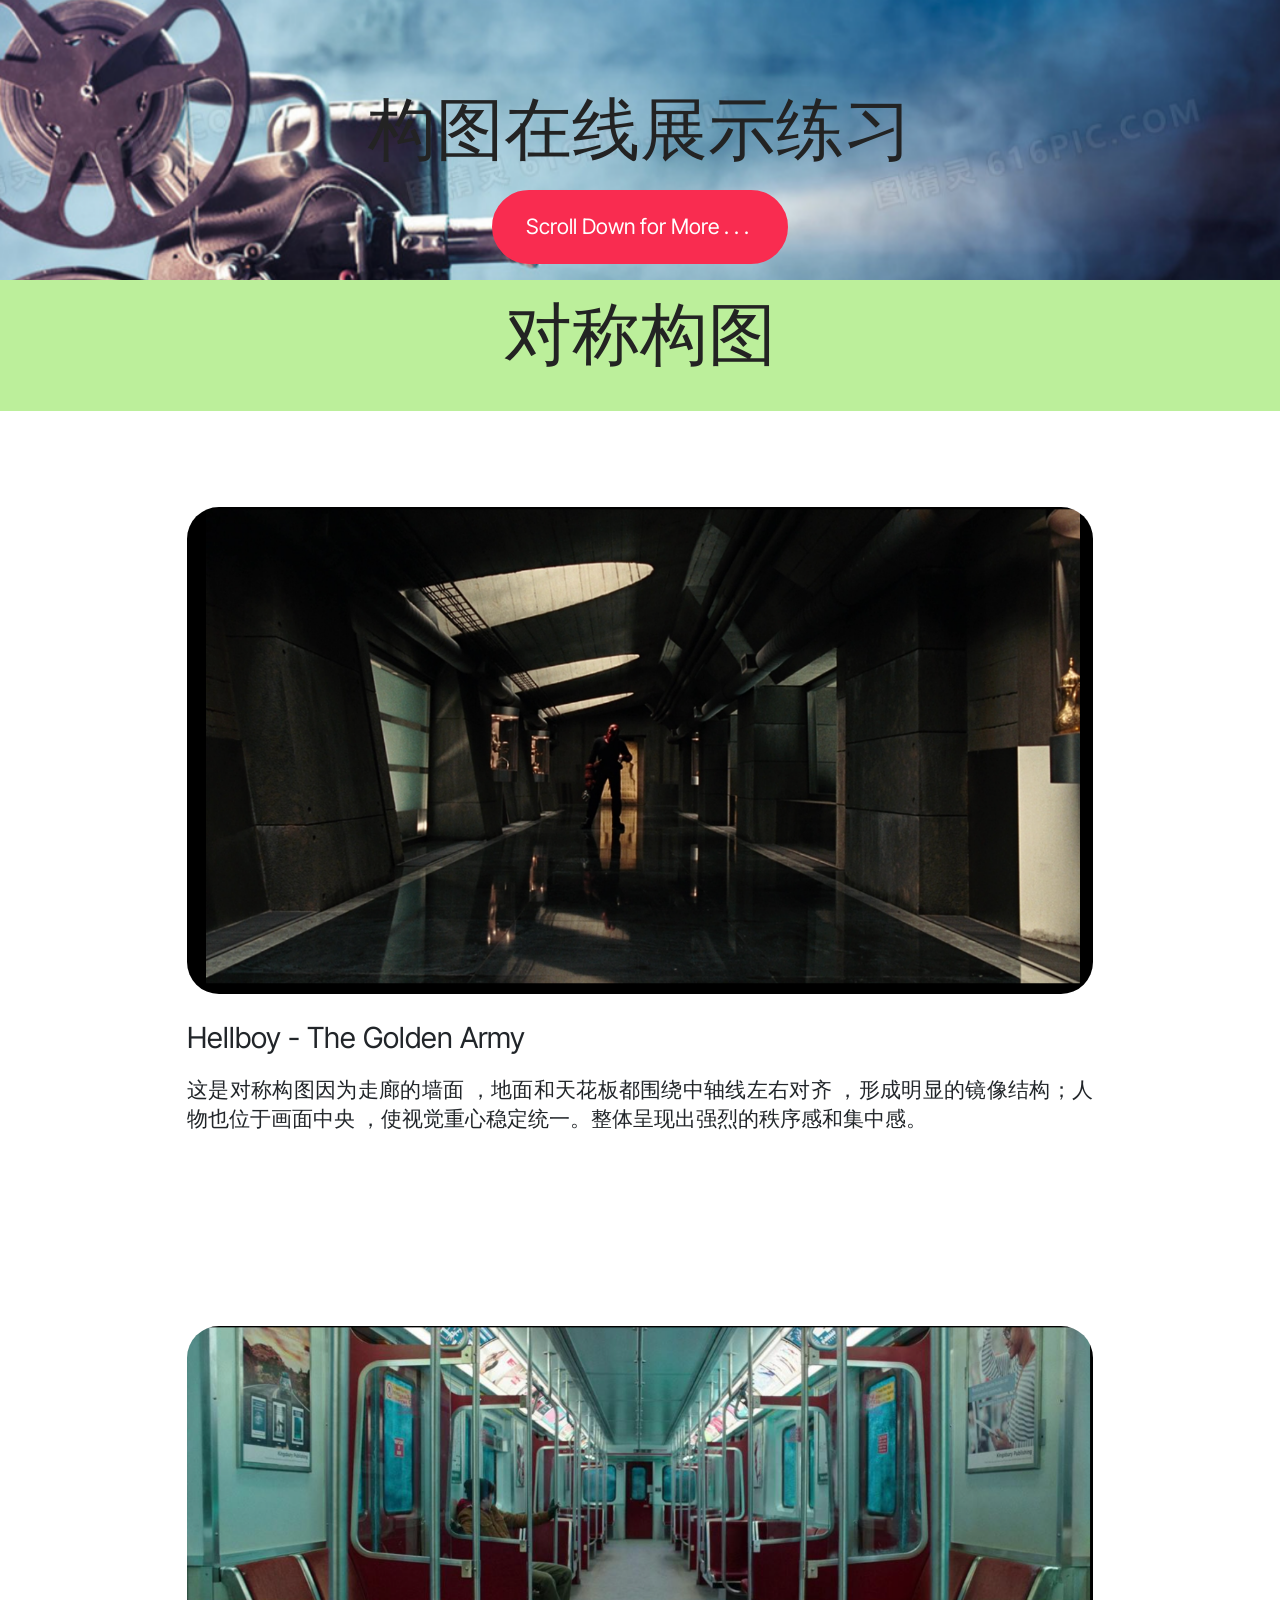
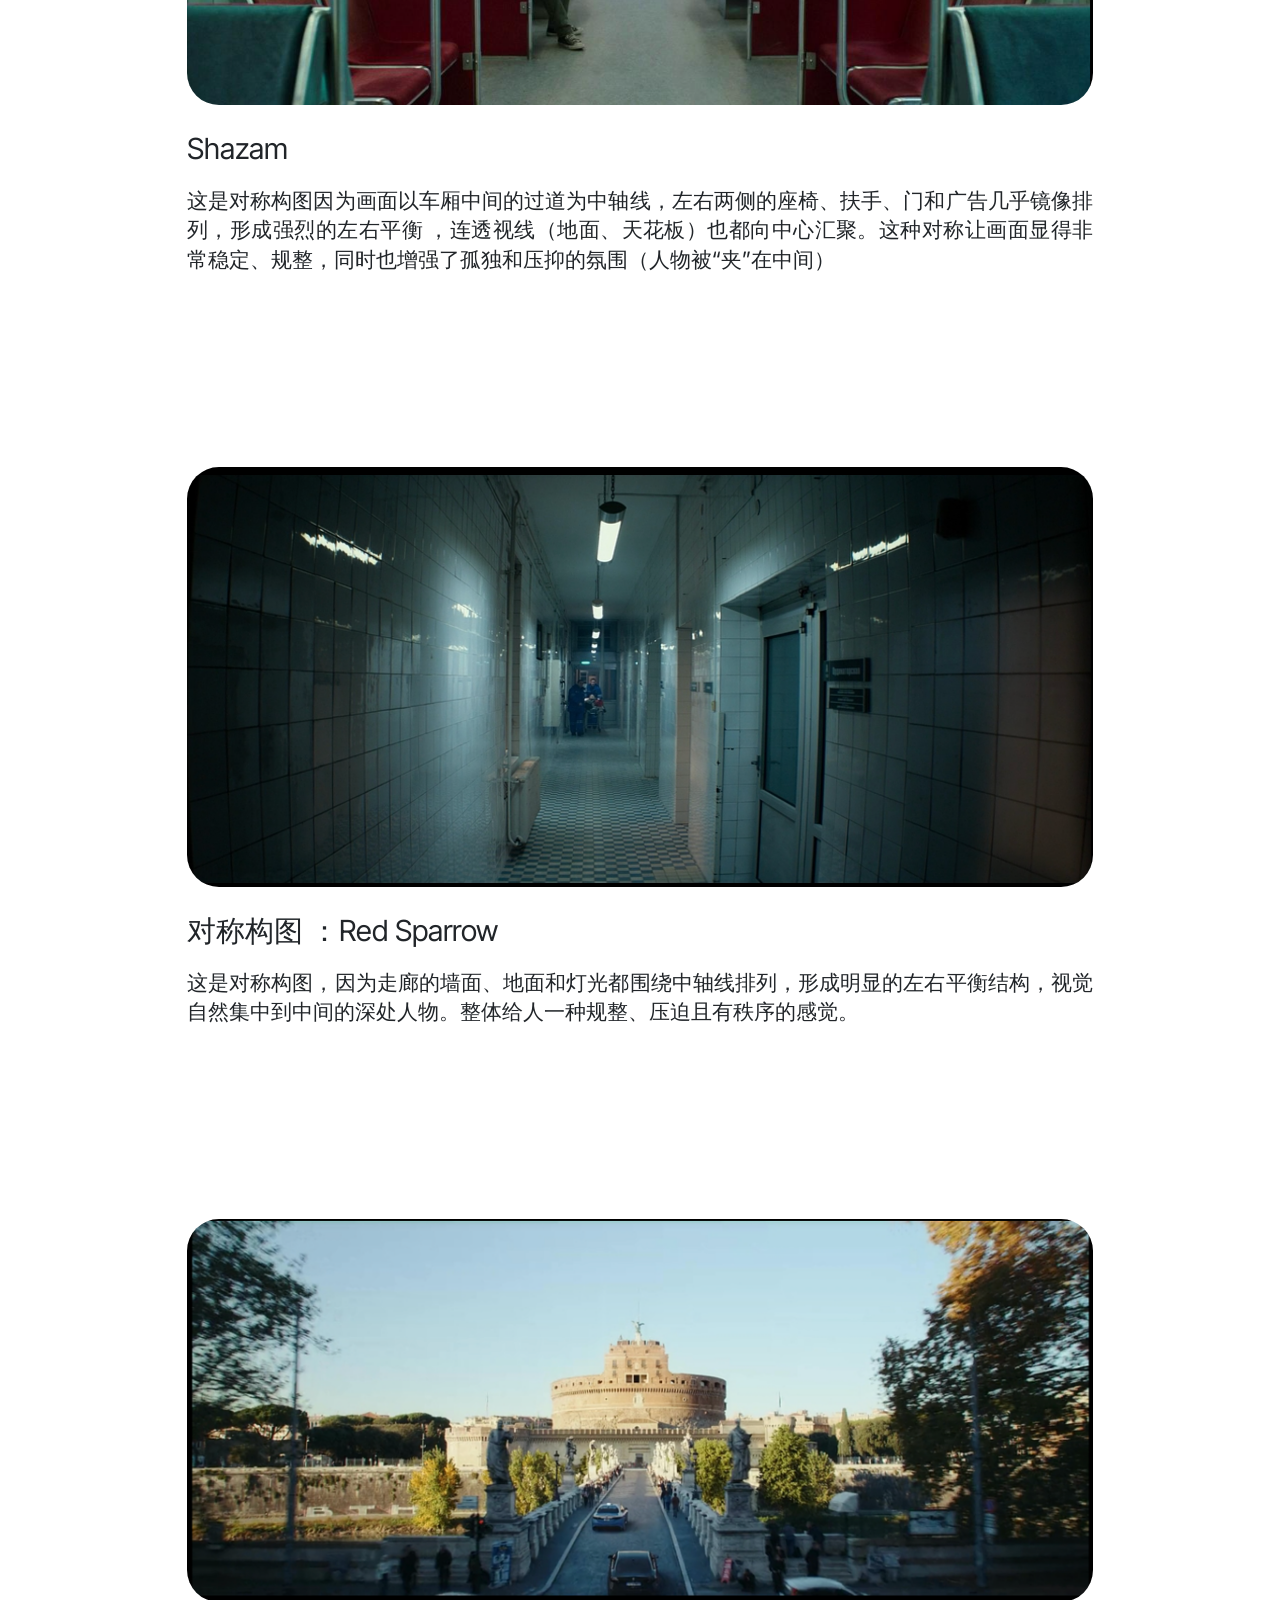
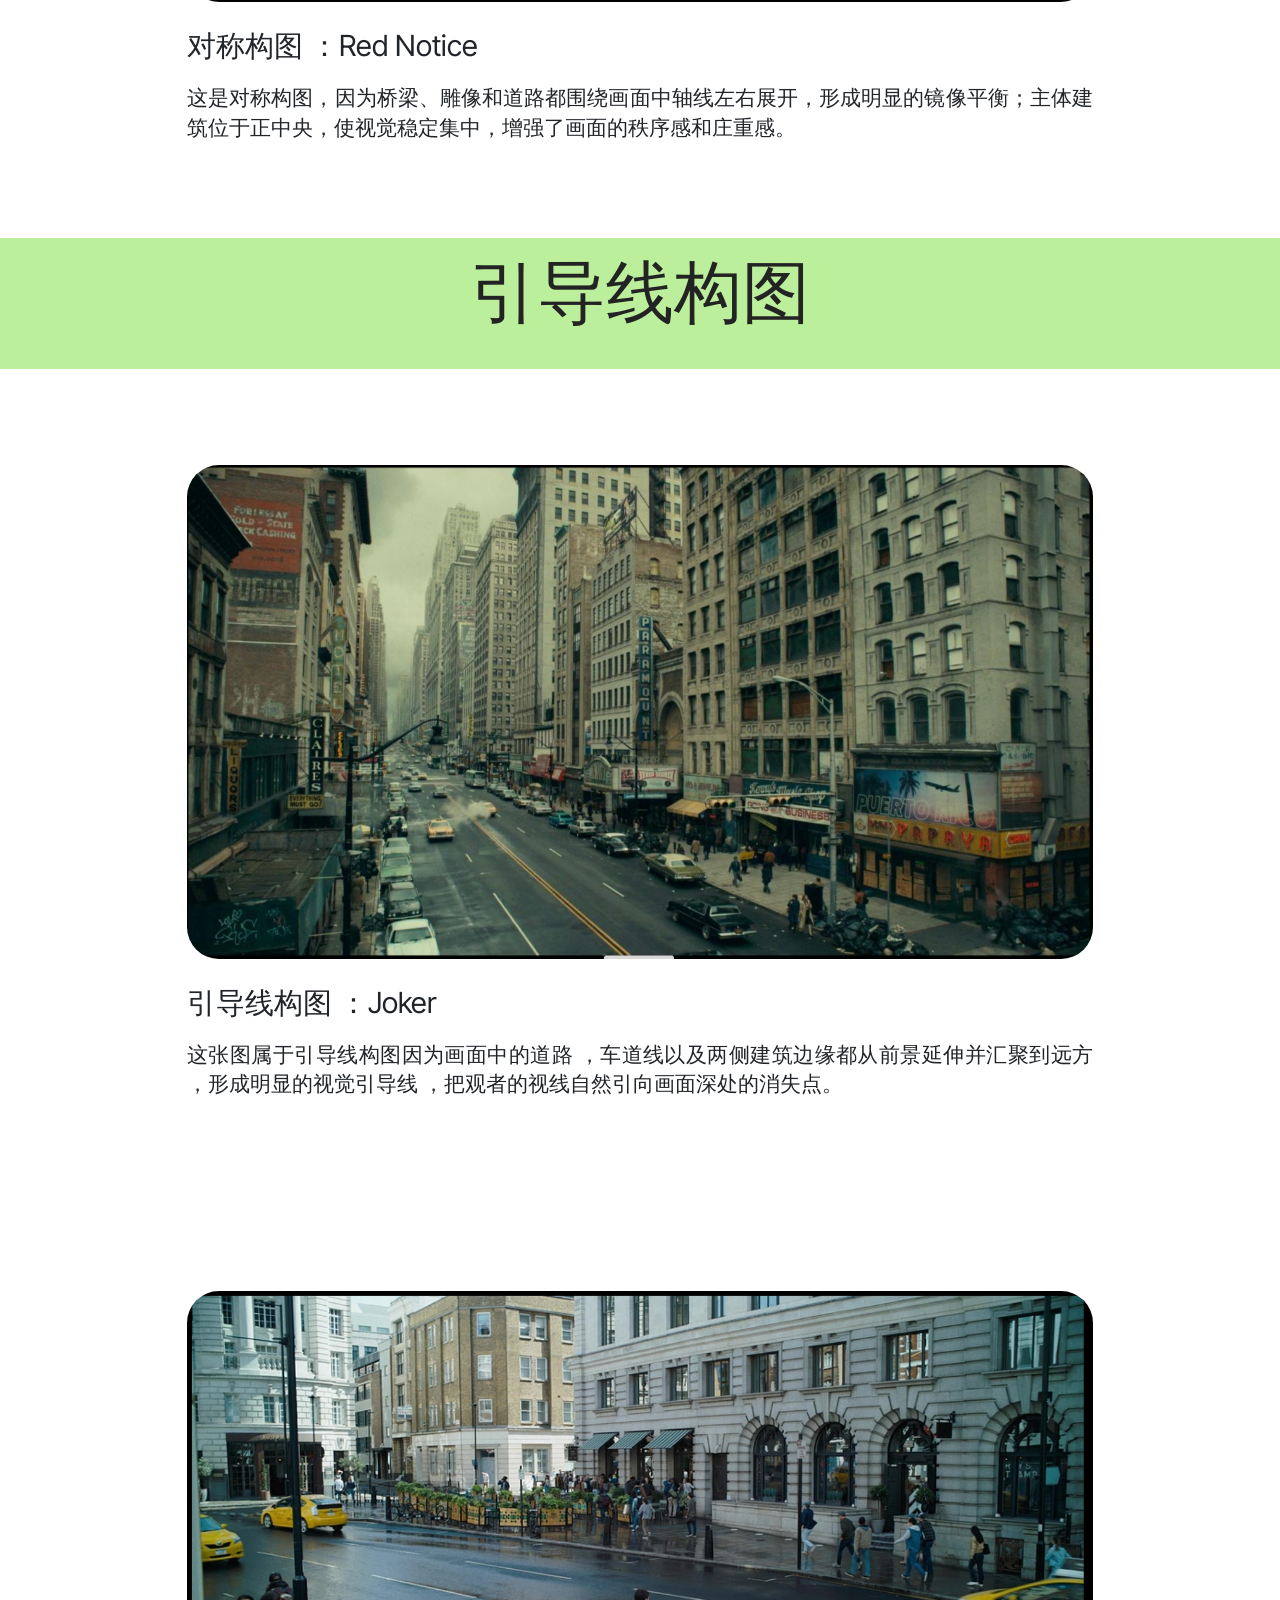
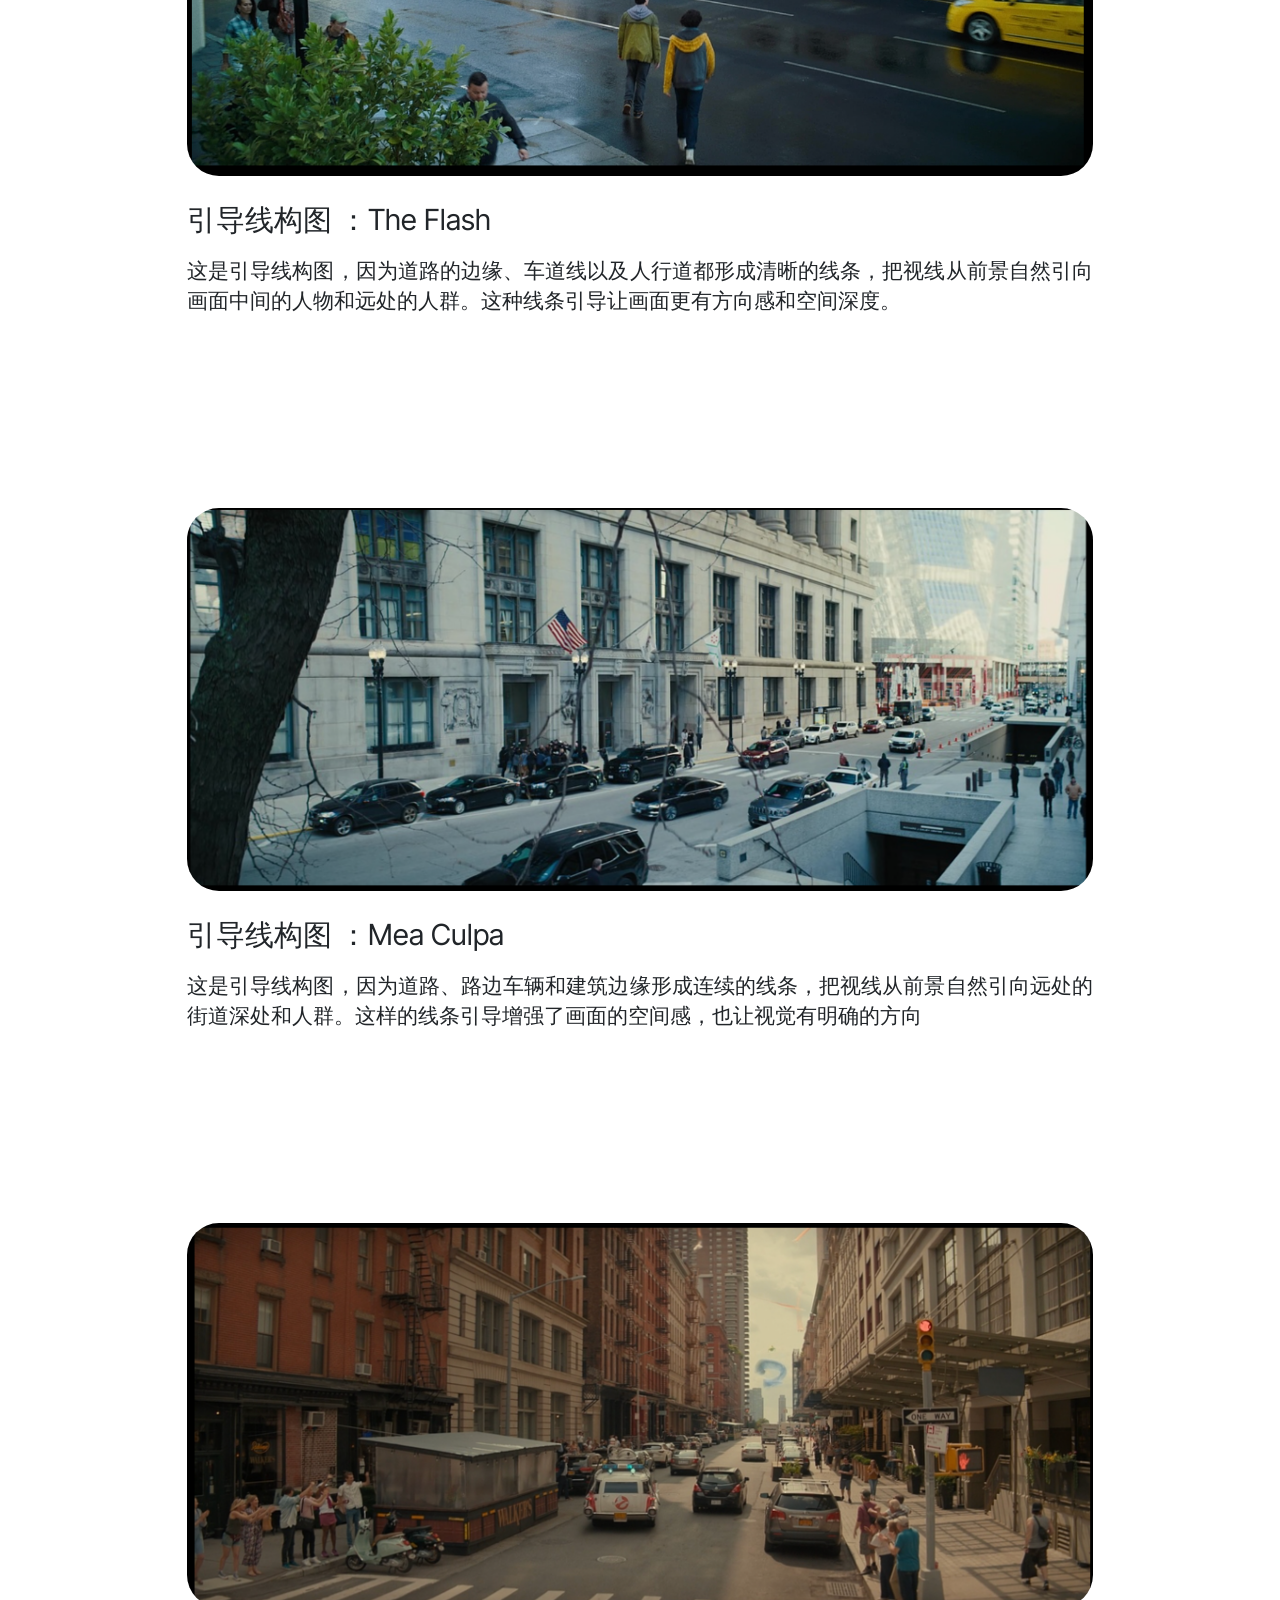
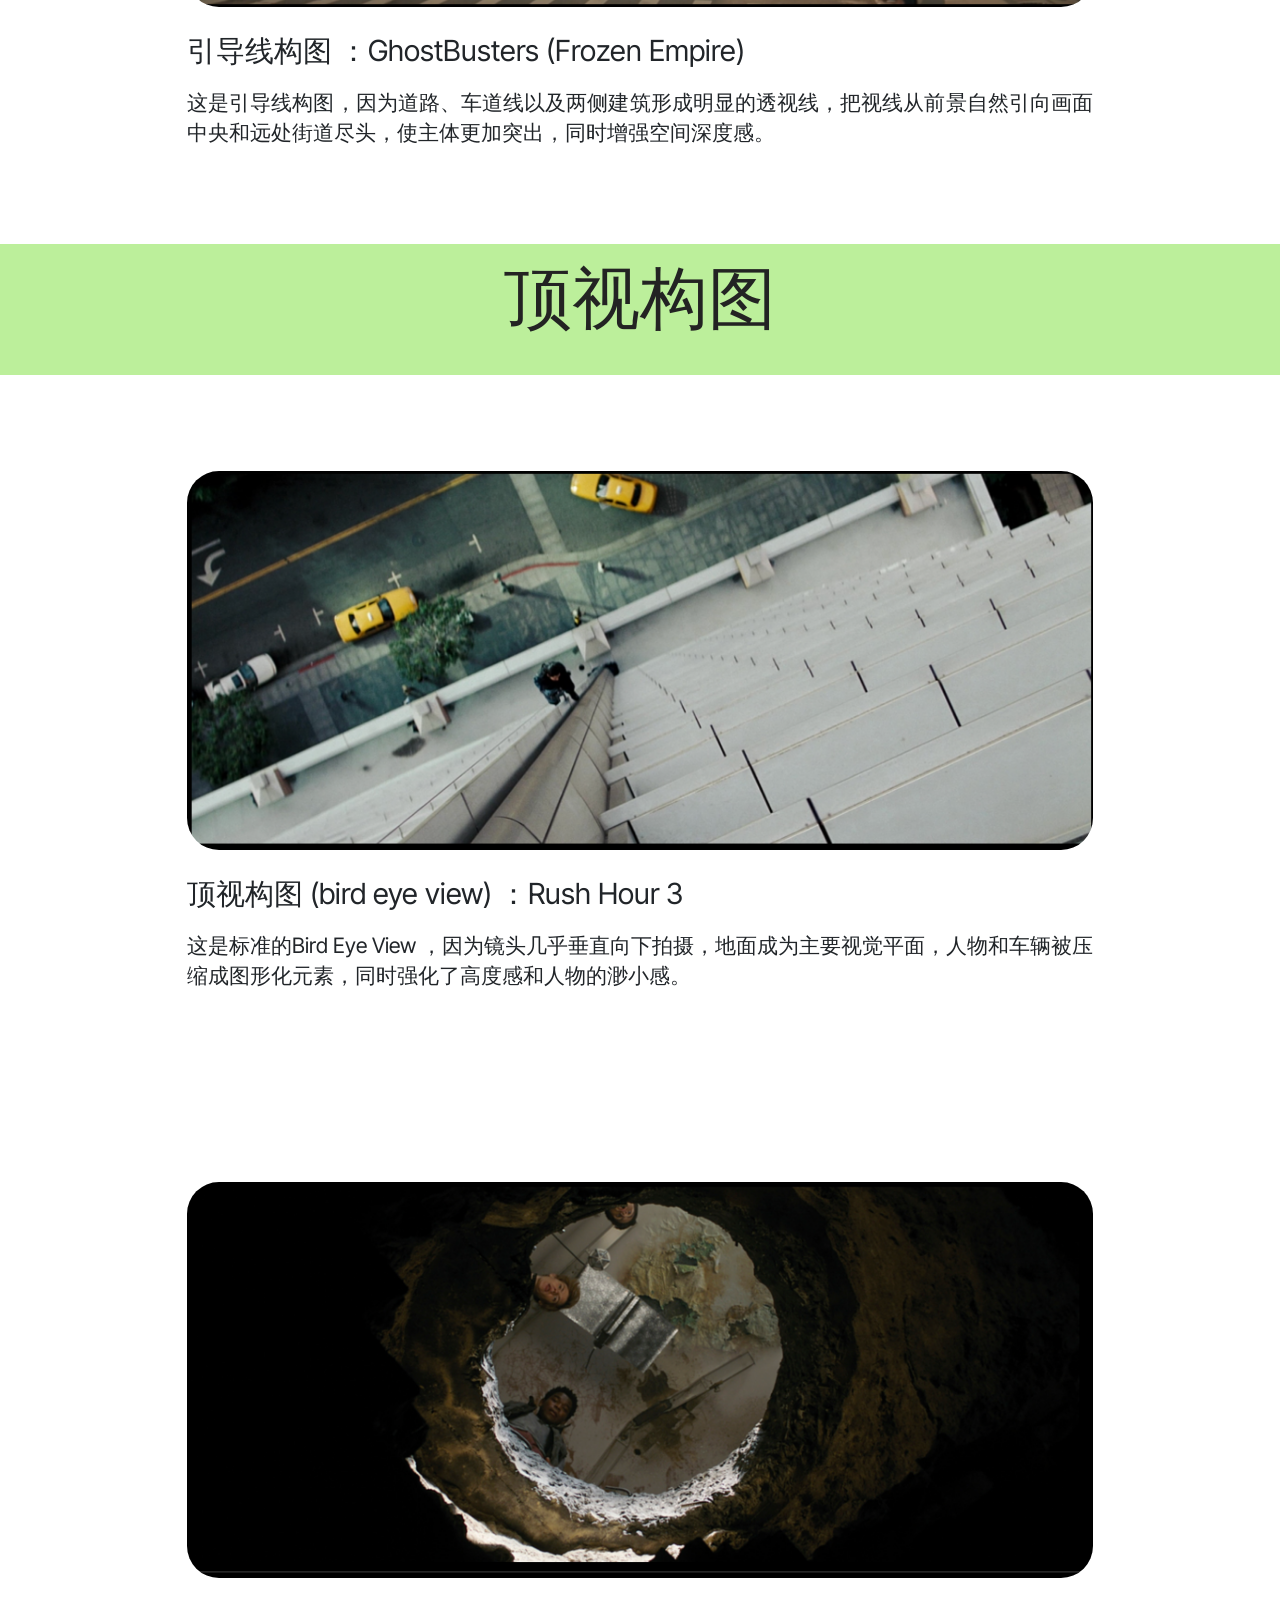
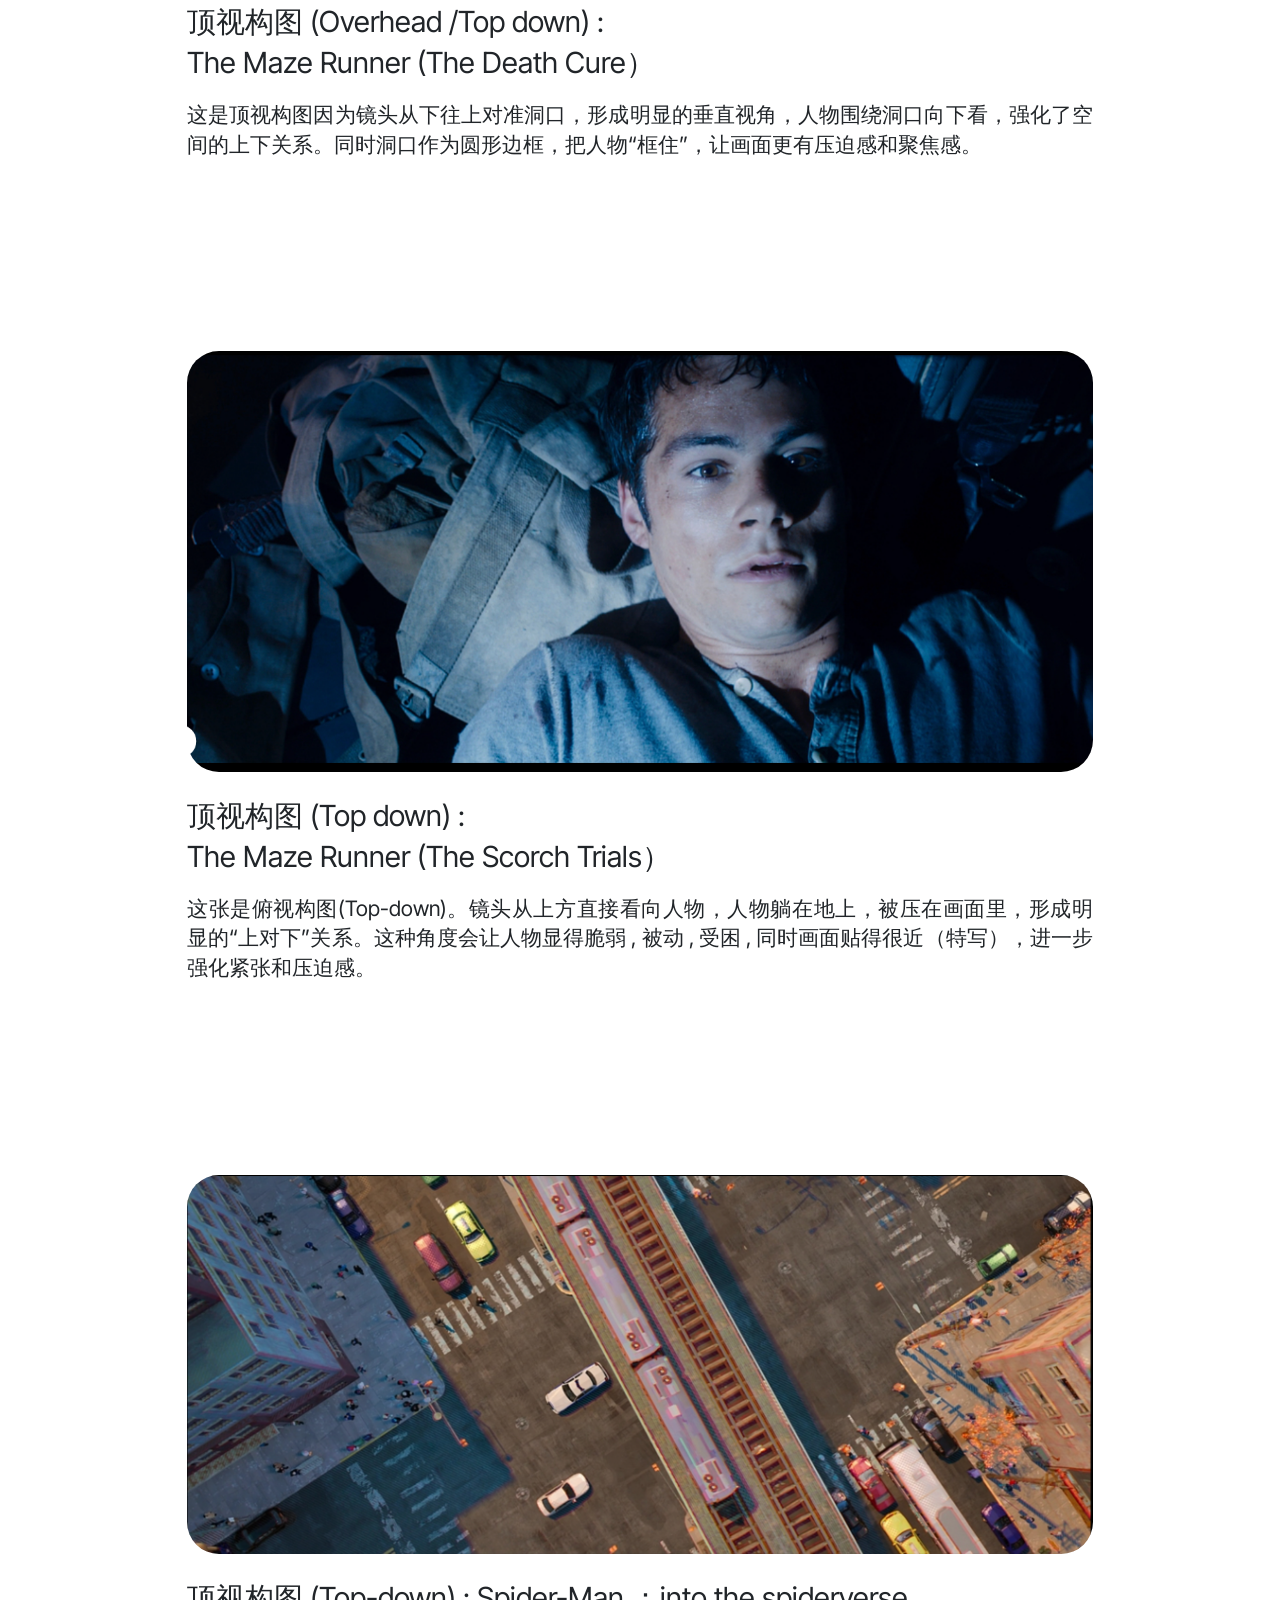
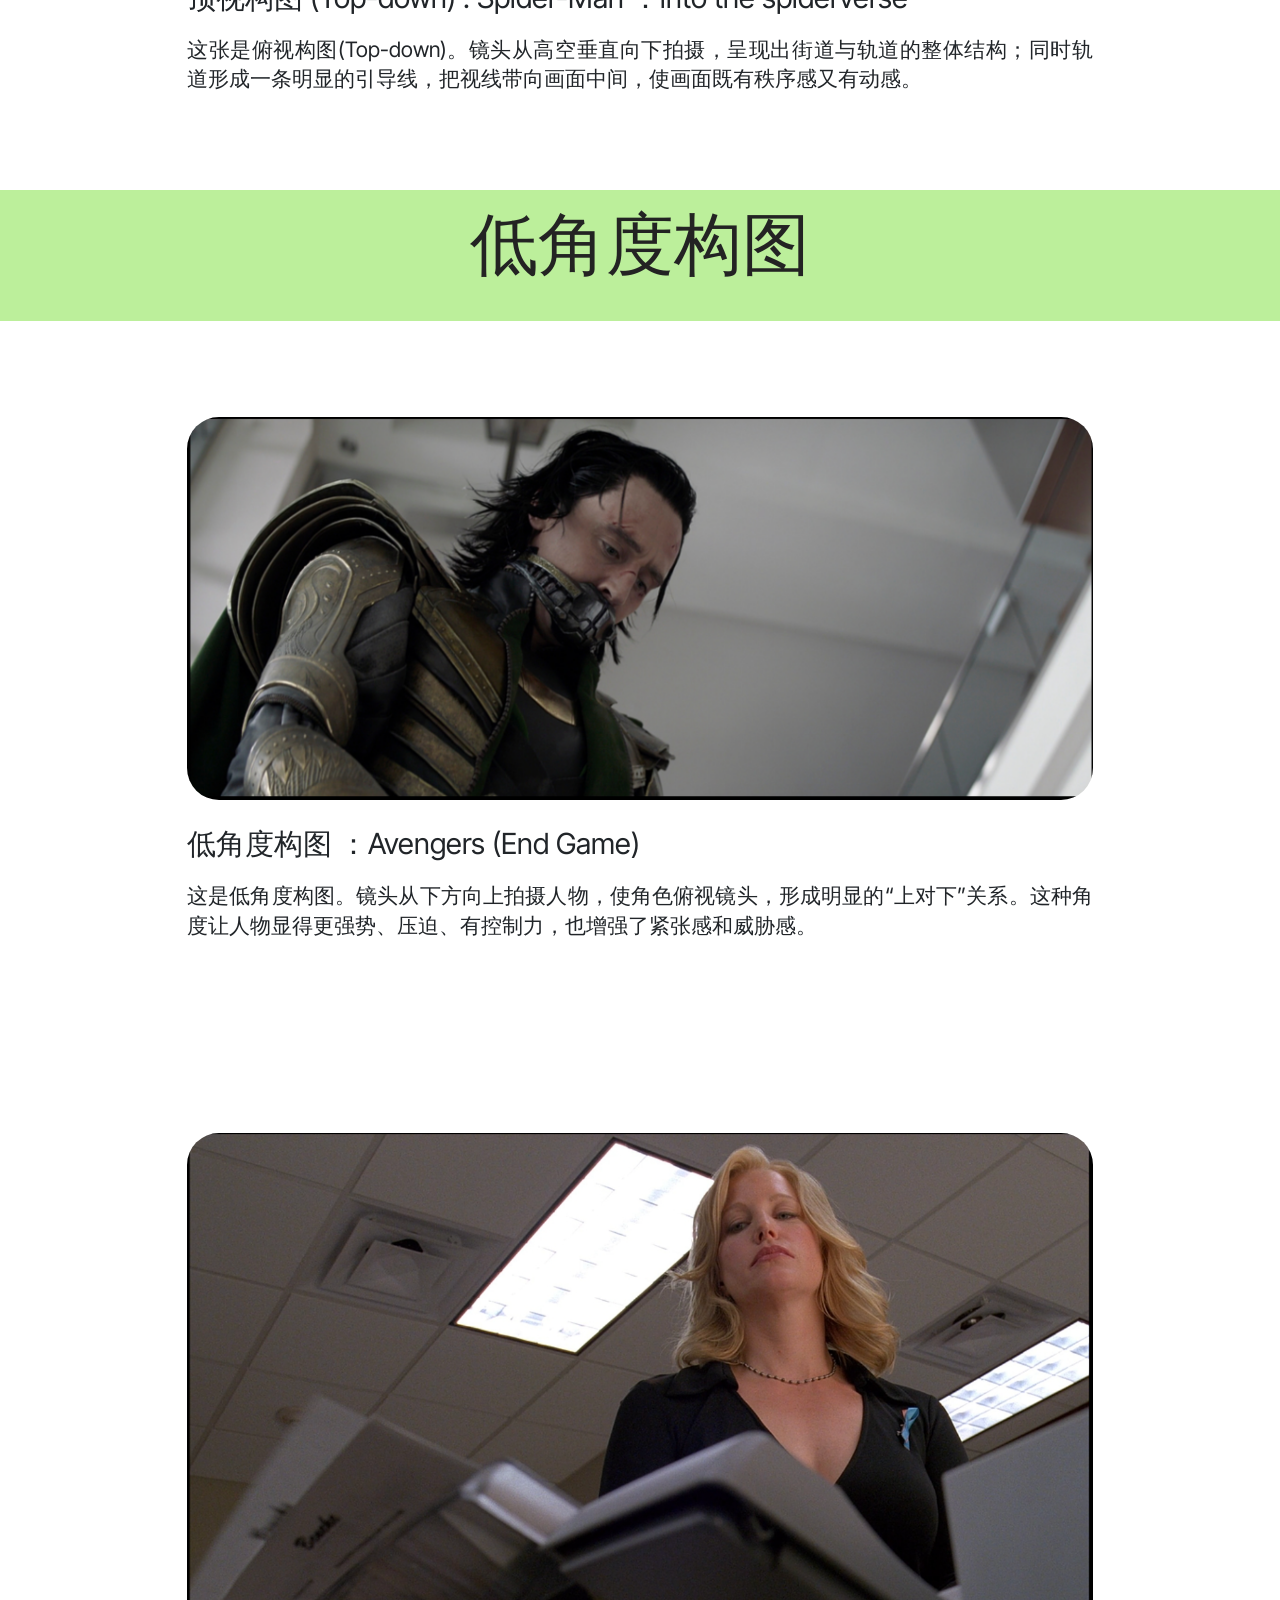
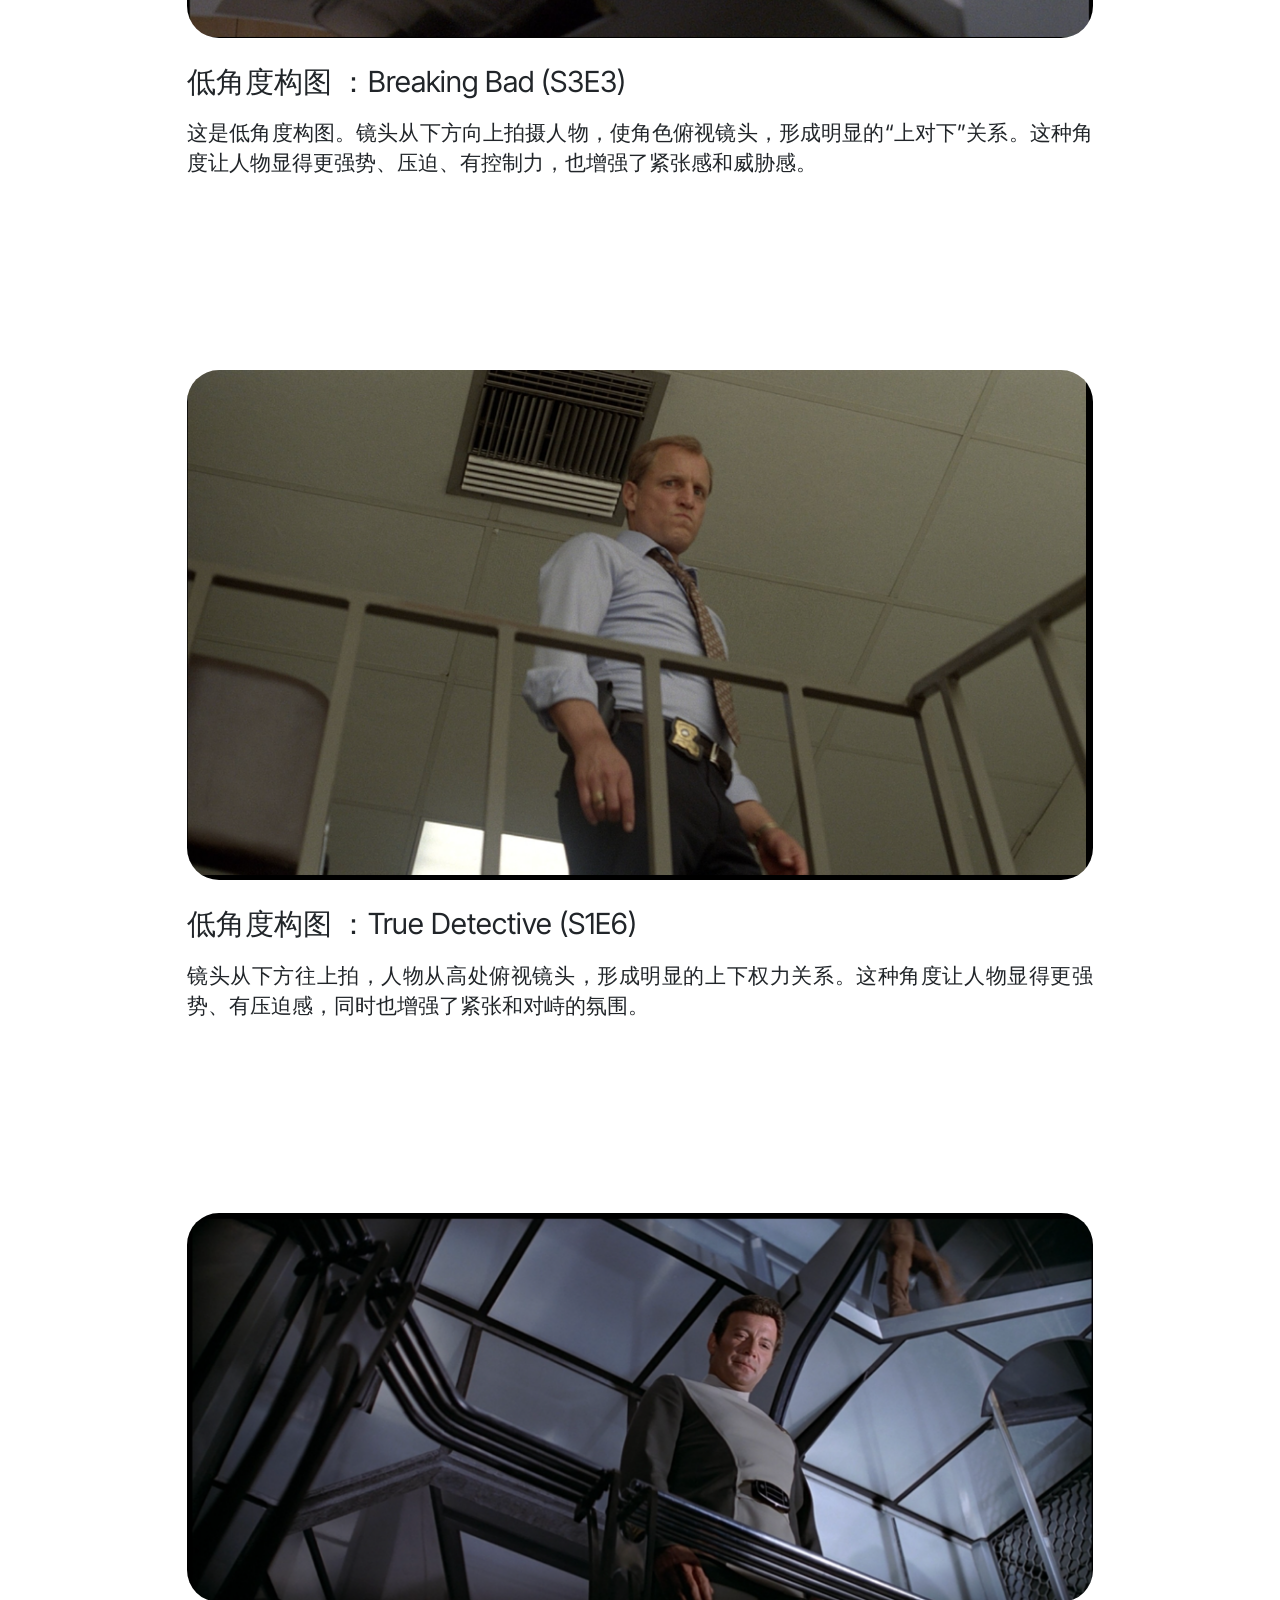
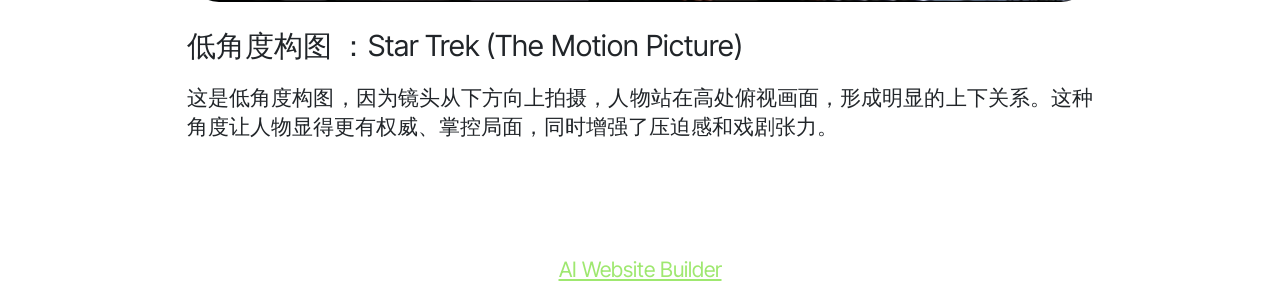
==== commit 6e49b5cb: "create github pages" ====
--- a/index.html
+++ b/index.html
@@ -16,7 +16,7 @@
   <link rel="stylesheet" href="assets/theme/css/style.css">
   <link rel="preload" href="https://fonts.googleapis.com/css?family=Inter+Tight:100,200,300,400,500,600,700,800,900,100i,200i,300i,400i,500i,600i,700i,800i,900i&display=swap" as="style" onload="this.onload=null;this.rel='stylesheet'">
   <noscript><link rel="stylesheet" href="https://fonts.googleapis.com/css?family=Inter+Tight:100,200,300,400,500,600,700,800,900,100i,200i,300i,400i,500i,600i,700i,800i,900i&display=swap"></noscript>
-  <link rel="preload" as="style" href="assets/mobirise/css/mbr-additional.css?v=znqUJs"><link rel="stylesheet" href="assets/mobirise/css/mbr-additional.css?v=znqUJs" type="text/css">
+  <link rel="preload" as="style" href="assets/mobirise/css/mbr-additional.css?v=1JdIfh"><link rel="stylesheet" href="assets/mobirise/css/mbr-additional.css?v=1JdIfh" type="text/css">
 
   
   
@@ -147,7 +147,7 @@
   <div class="container-fluid">
     <div class="row">
       <div class="content-wrap col-12 col-md-12">
-        <h1 class="mbr-section-title mbr-fonts-style mbr-white mb-4 display-1"><strong>引导线构图构图</strong></h1>
+        <h1 class="mbr-section-title mbr-fonts-style mbr-white mb-4 display-1"><strong>引导线构图</strong></h1>
         
         
         
@@ -412,7 +412,7 @@
       </div>
     </div>
   </div>
-</section><section class="display-7" style="padding: 0;align-items: center;justify-content: center;flex-wrap: wrap;    align-content: center;display: flex;position: relative;height: 4rem;"><a href="https://mobiri.se/4654953" style="flex: 1 1;height: 4rem;position: absolute;width: 100%;z-index: 1;"><img alt="" style="height: 4rem;" src="[data-uri]"></a><p style="margin: 0;text-align: center;" class="display-7">&#8204;</p><a style="z-index:1" href="https://mobirise.com"> Website Building Software</a></section><script src="assets/bootstrap/js/bootstrap.bundle.min.js"></script>  <script src="assets/parallax/jarallax.js"></script>  <script src="assets/smoothscroll/smooth-scroll.js"></script>  <script src="assets/ytplayer/index.js"></script>  <script src="assets/theme/js/script.js"></script>  
+</section><section class="display-7" style="padding: 0;align-items: center;justify-content: center;flex-wrap: wrap;    align-content: center;display: flex;position: relative;height: 4rem;"><a href="https://mobiri.se/4654953" style="flex: 1 1;height: 4rem;position: absolute;width: 100%;z-index: 1;"><img alt="" style="height: 4rem;" src="[data-uri]"></a><p style="margin: 0;text-align: center;" class="display-7">&#8204;</p><a style="z-index:1" href="https://mobirise.com/builder/ai-website-builder.html">AI Website Builder</a></section><script src="assets/bootstrap/js/bootstrap.bundle.min.js"></script>  <script src="assets/parallax/jarallax.js"></script>  <script src="assets/smoothscroll/smooth-scroll.js"></script>  <script src="assets/ytplayer/index.js"></script>  <script src="assets/theme/js/script.js"></script>  
   
   
 </body>
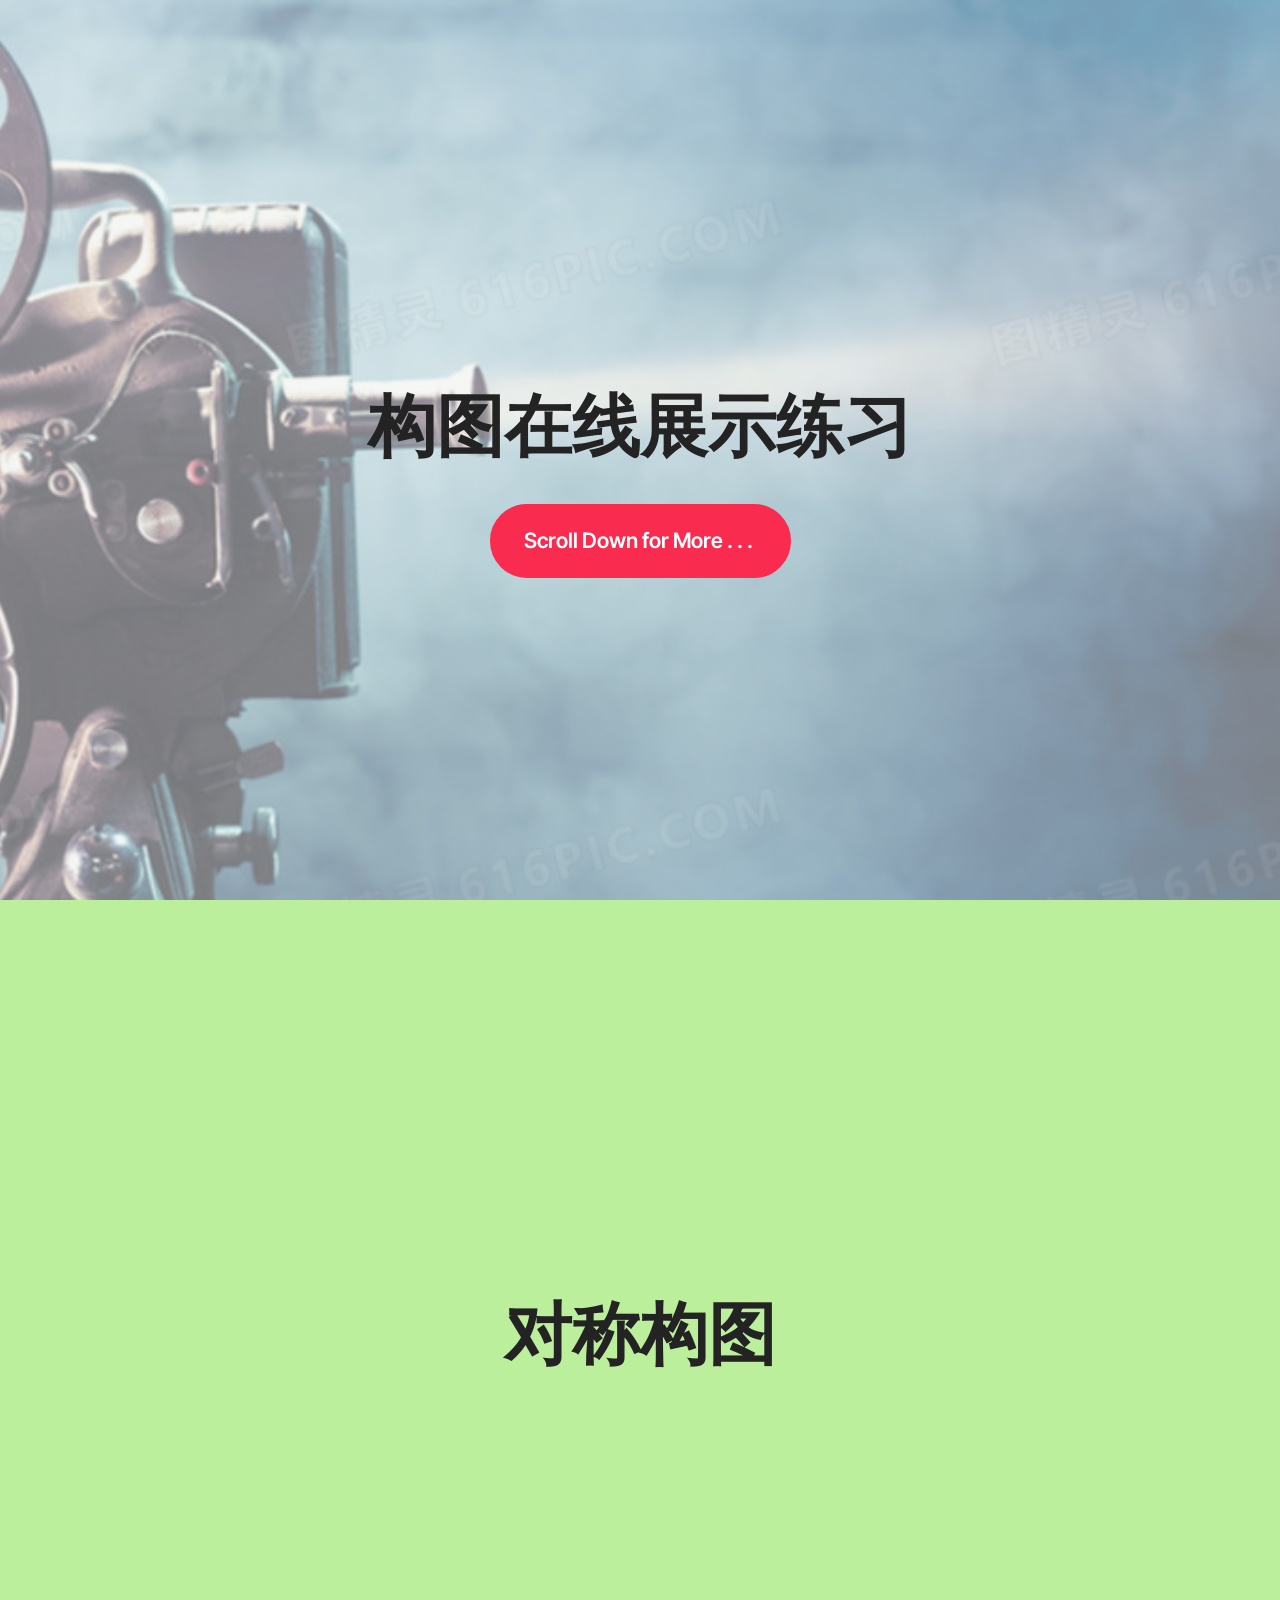
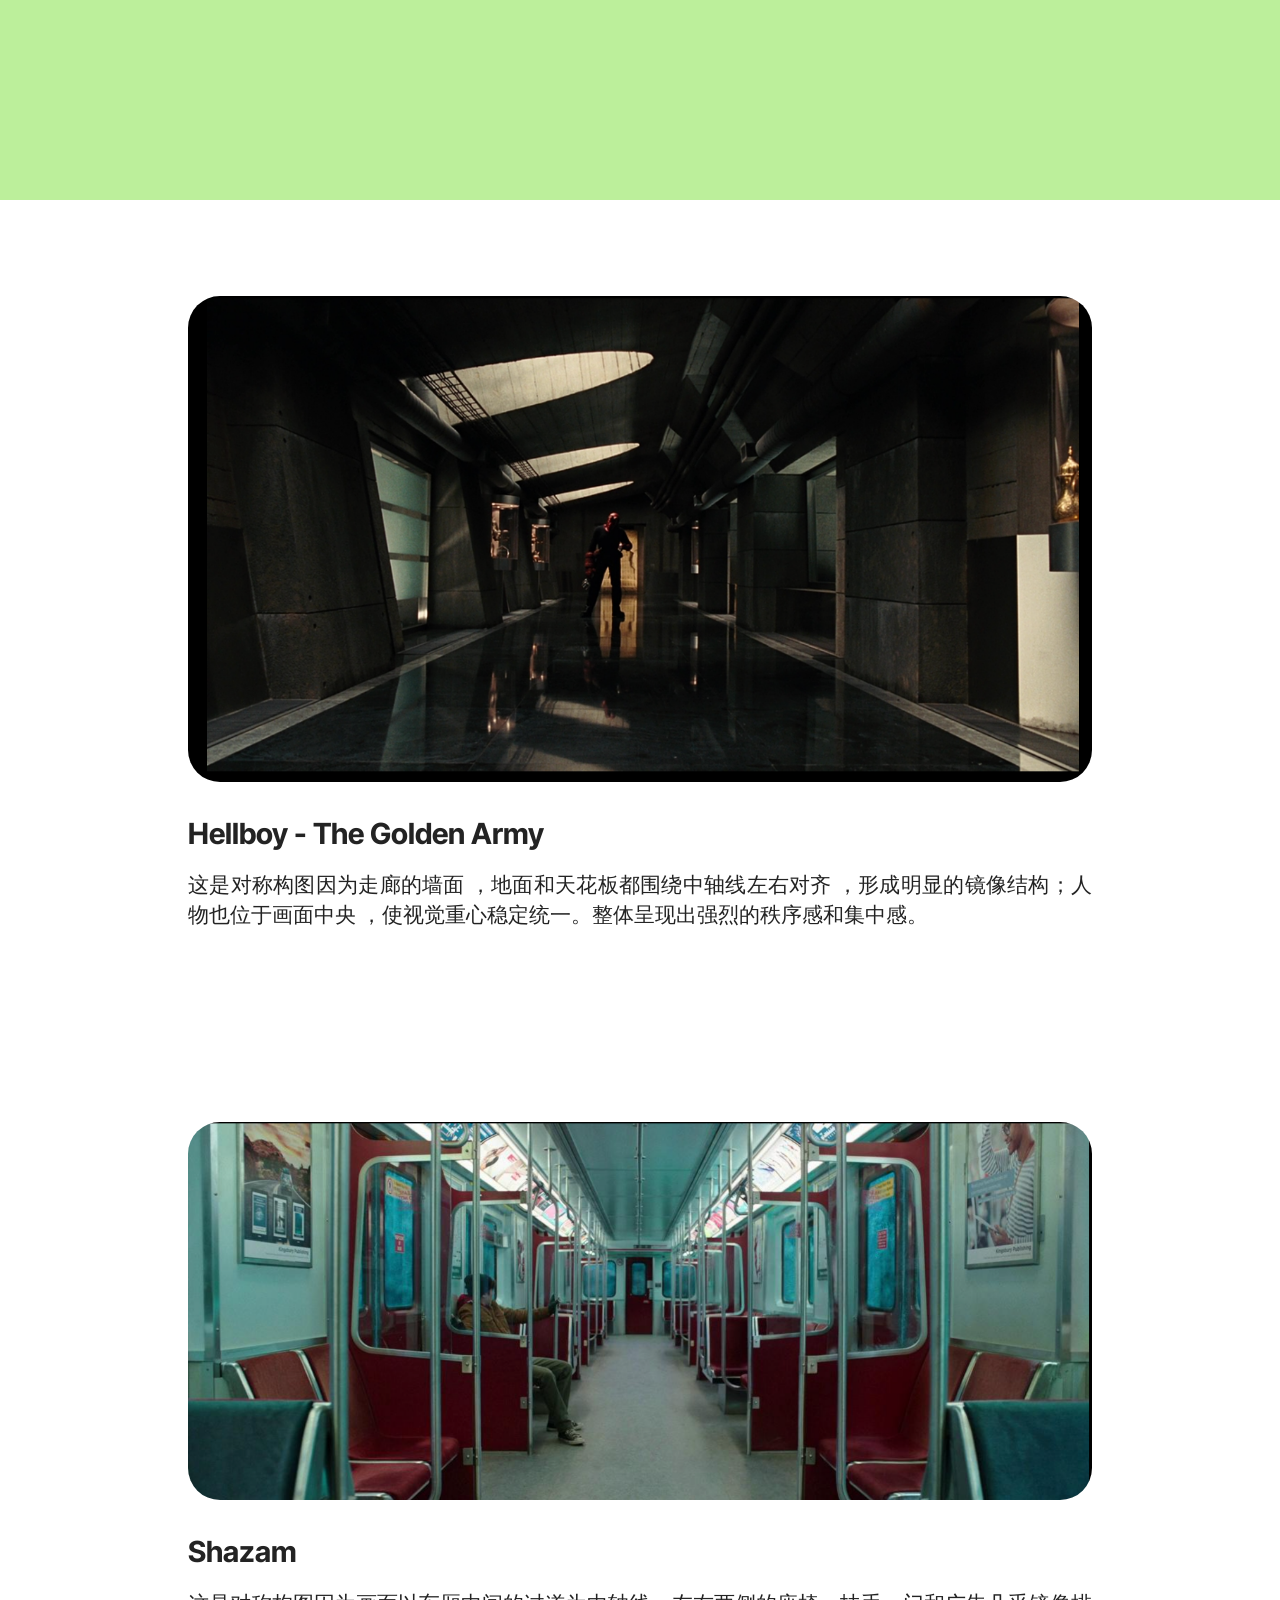
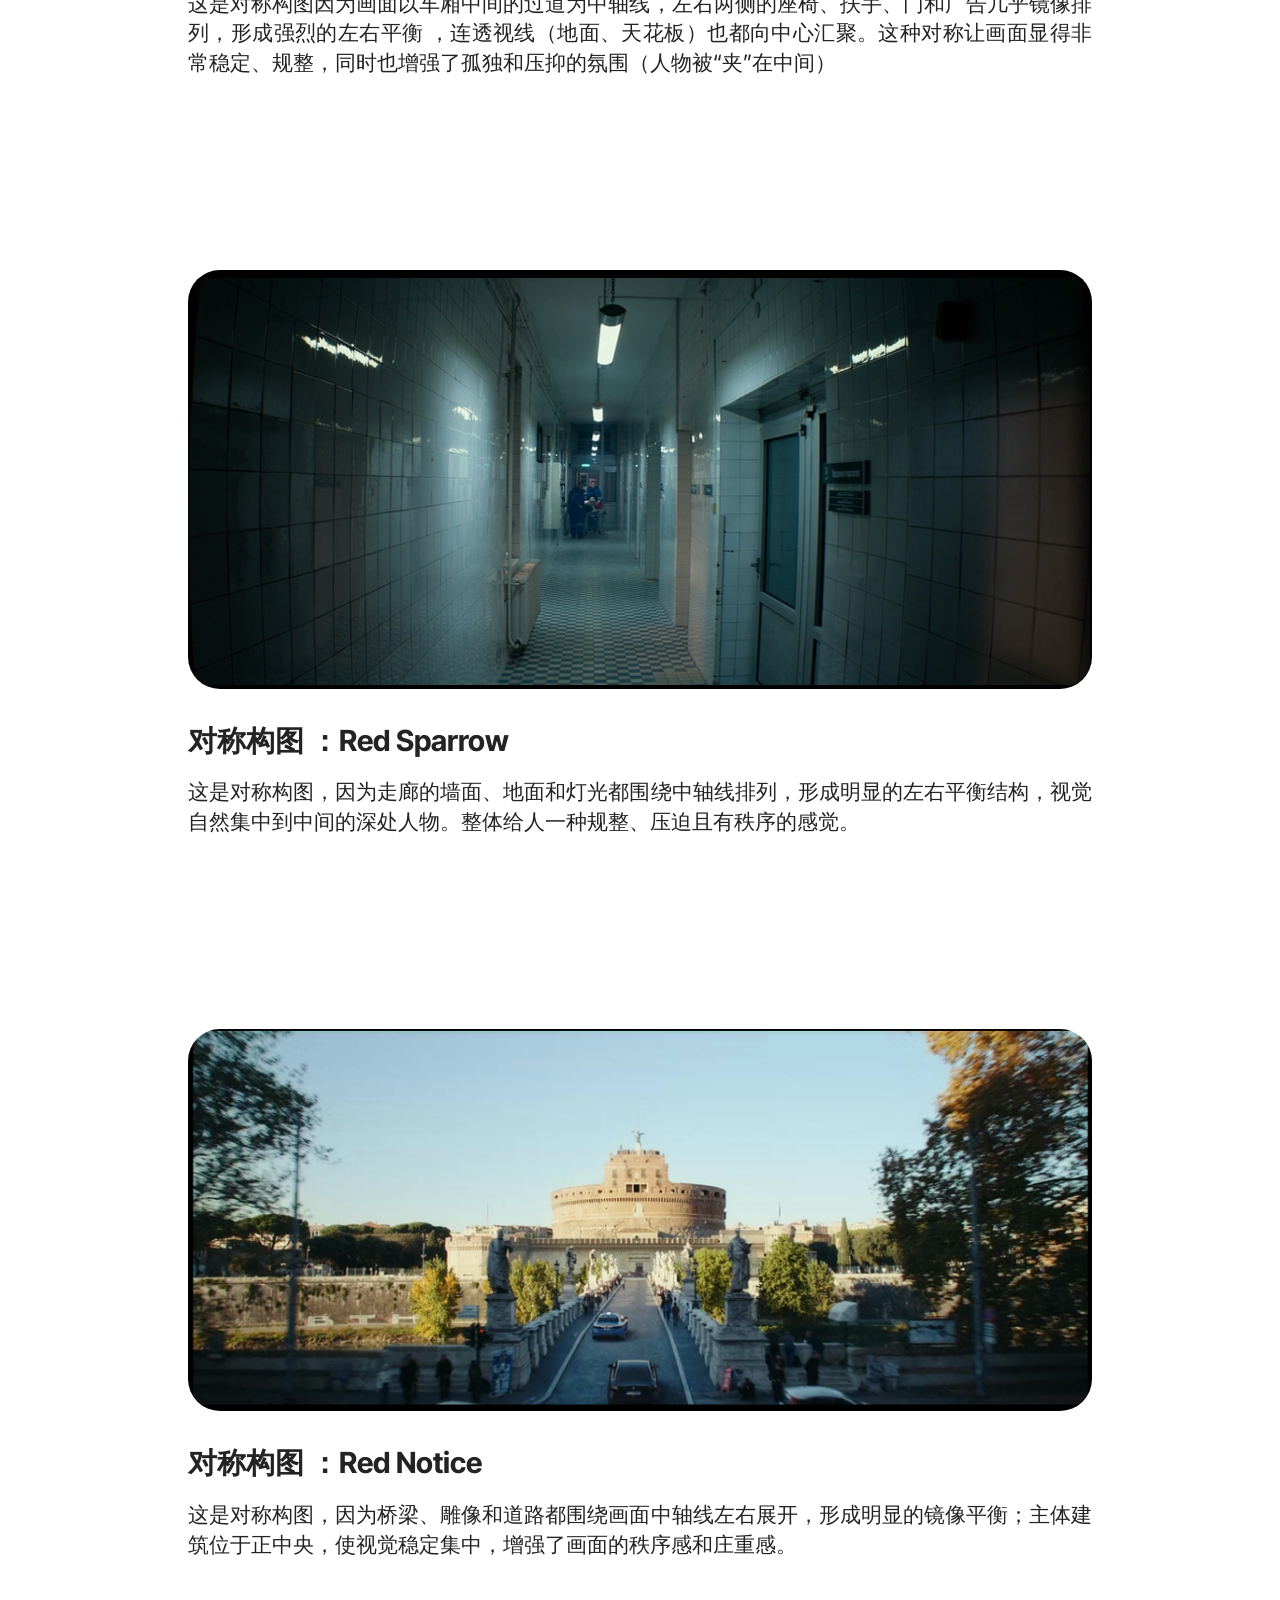
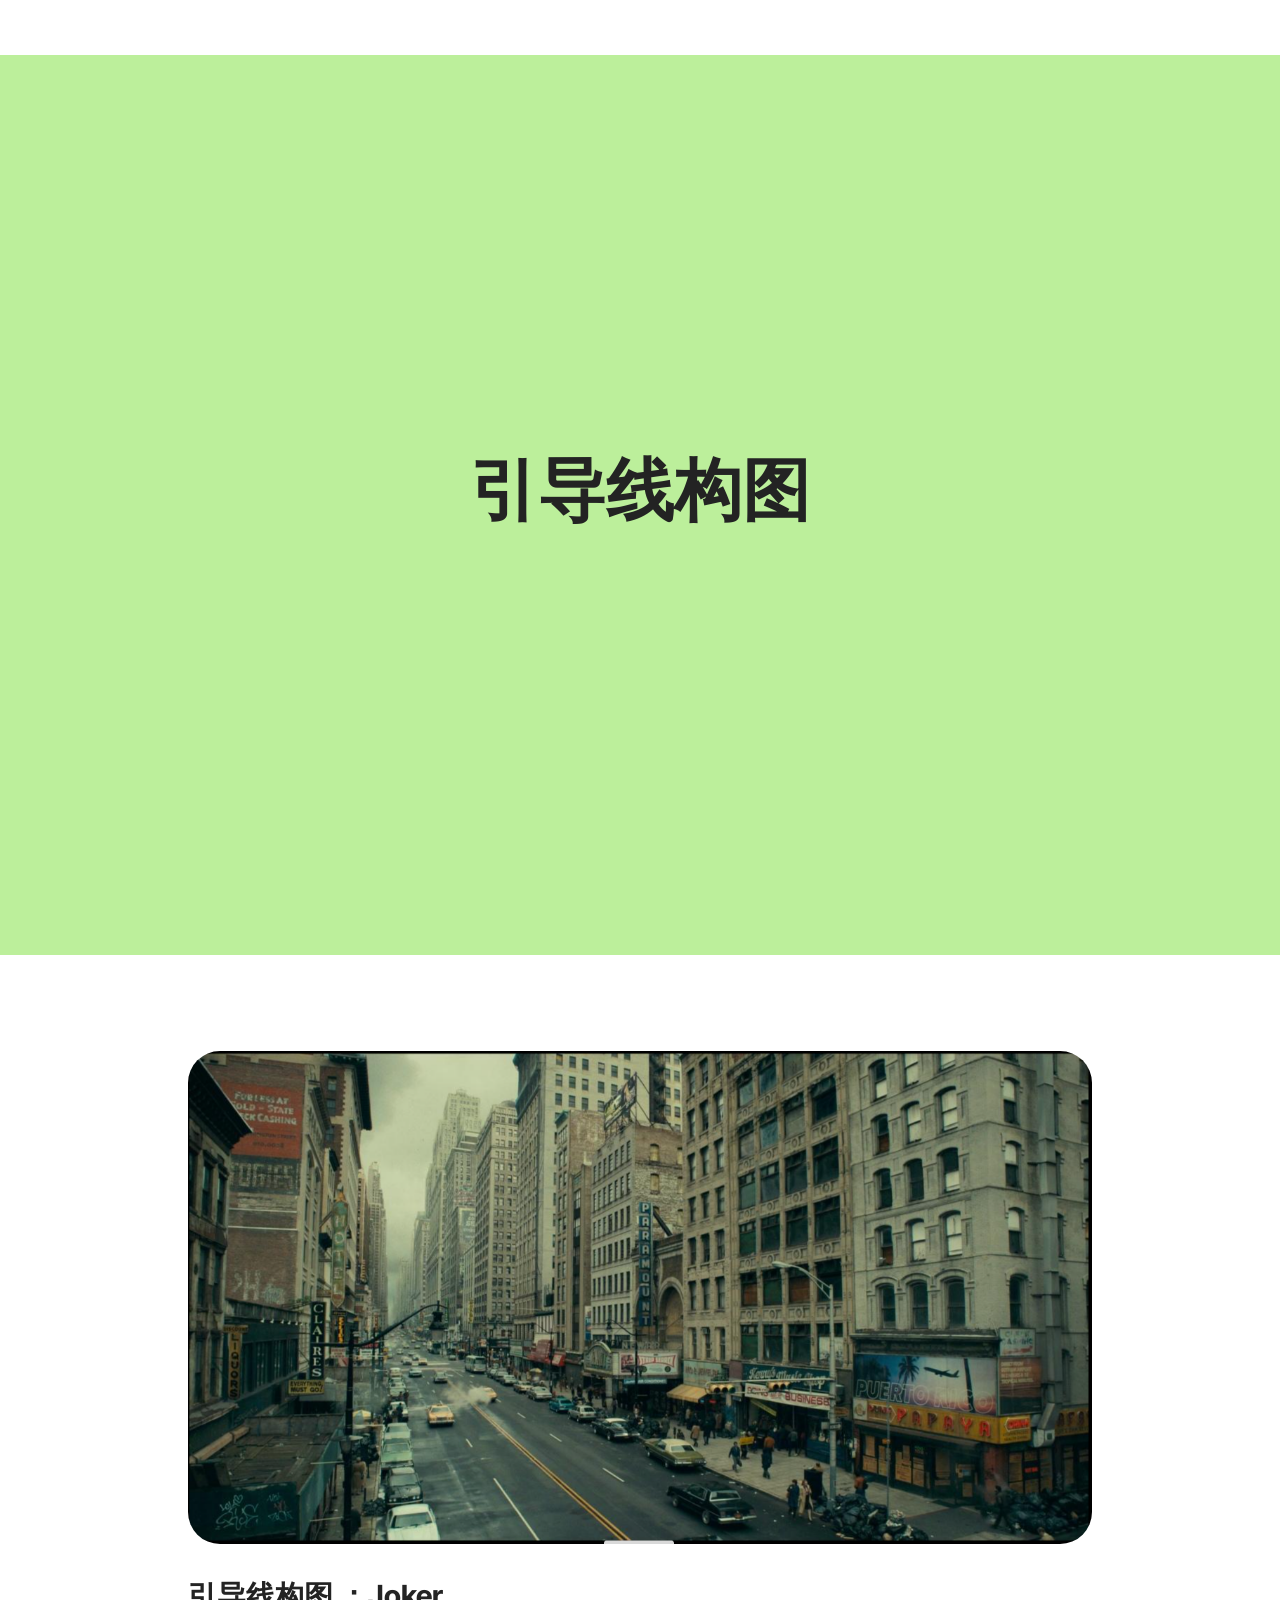
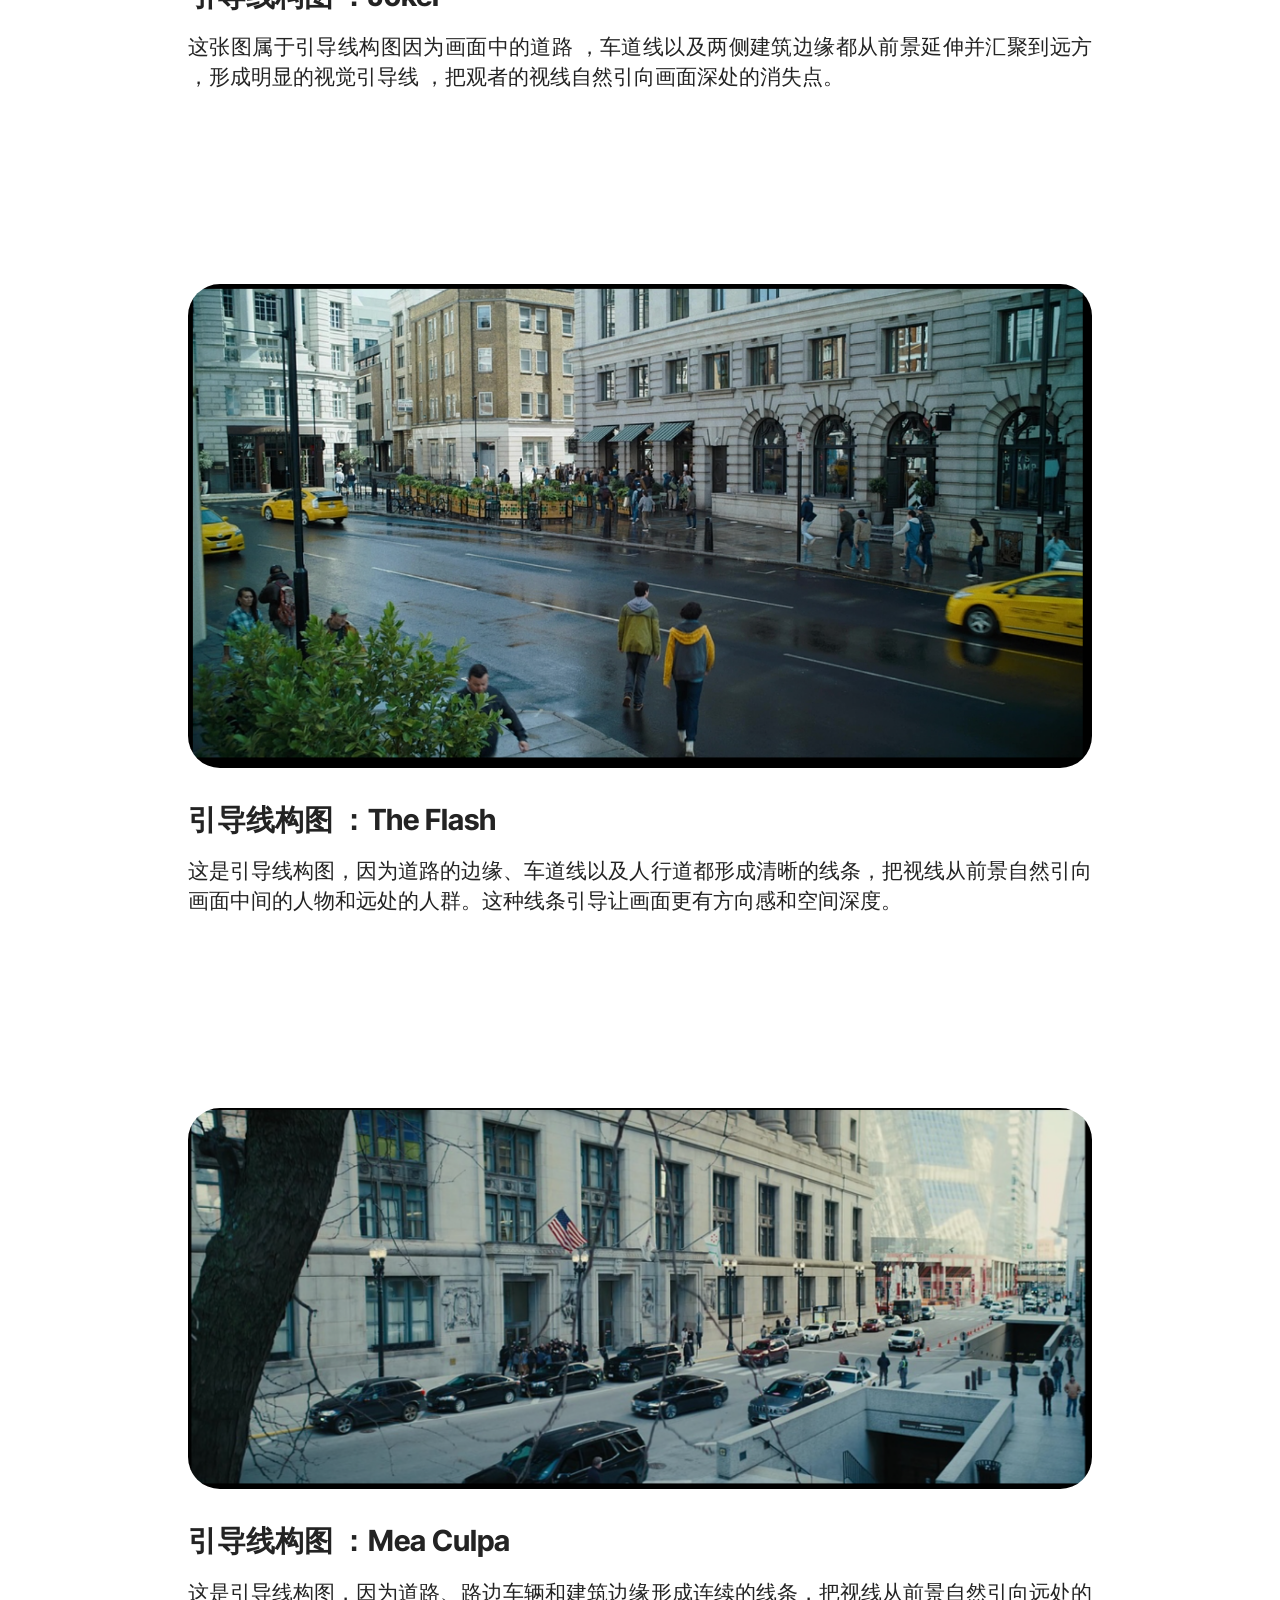
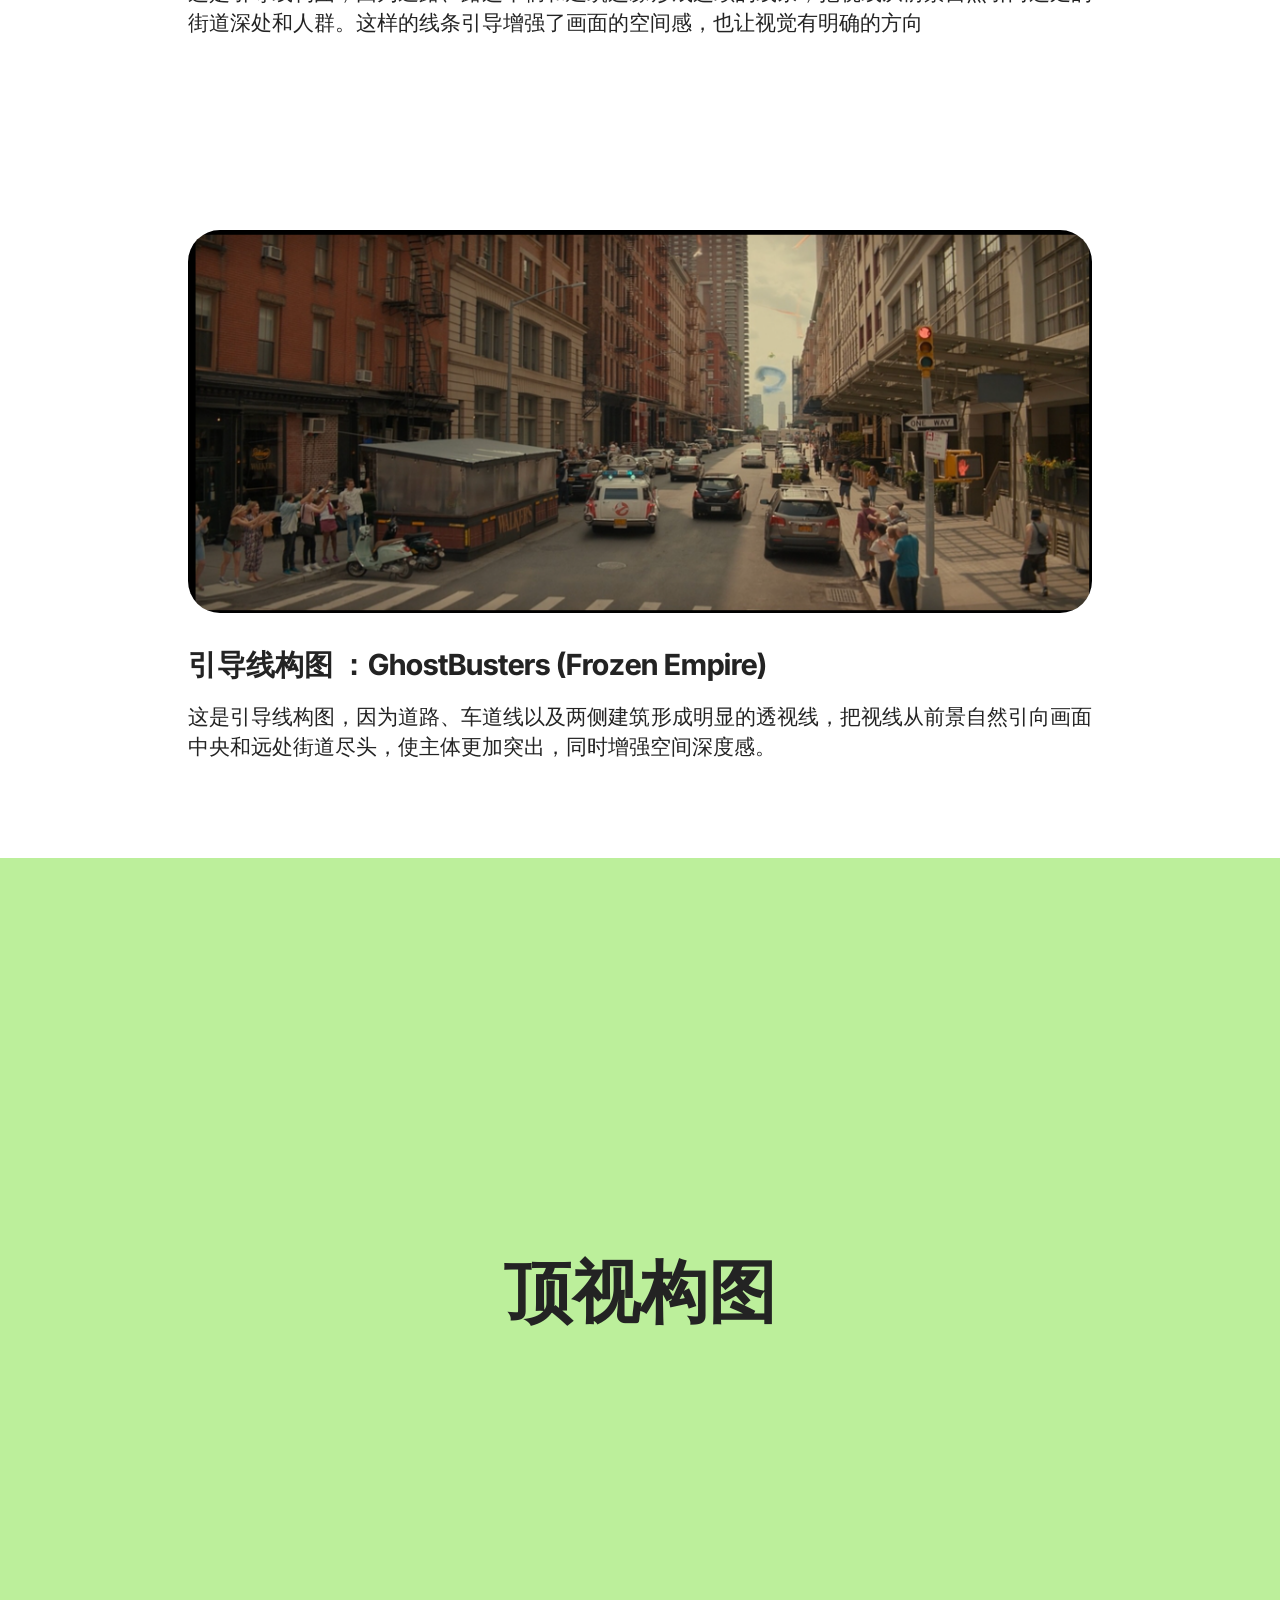
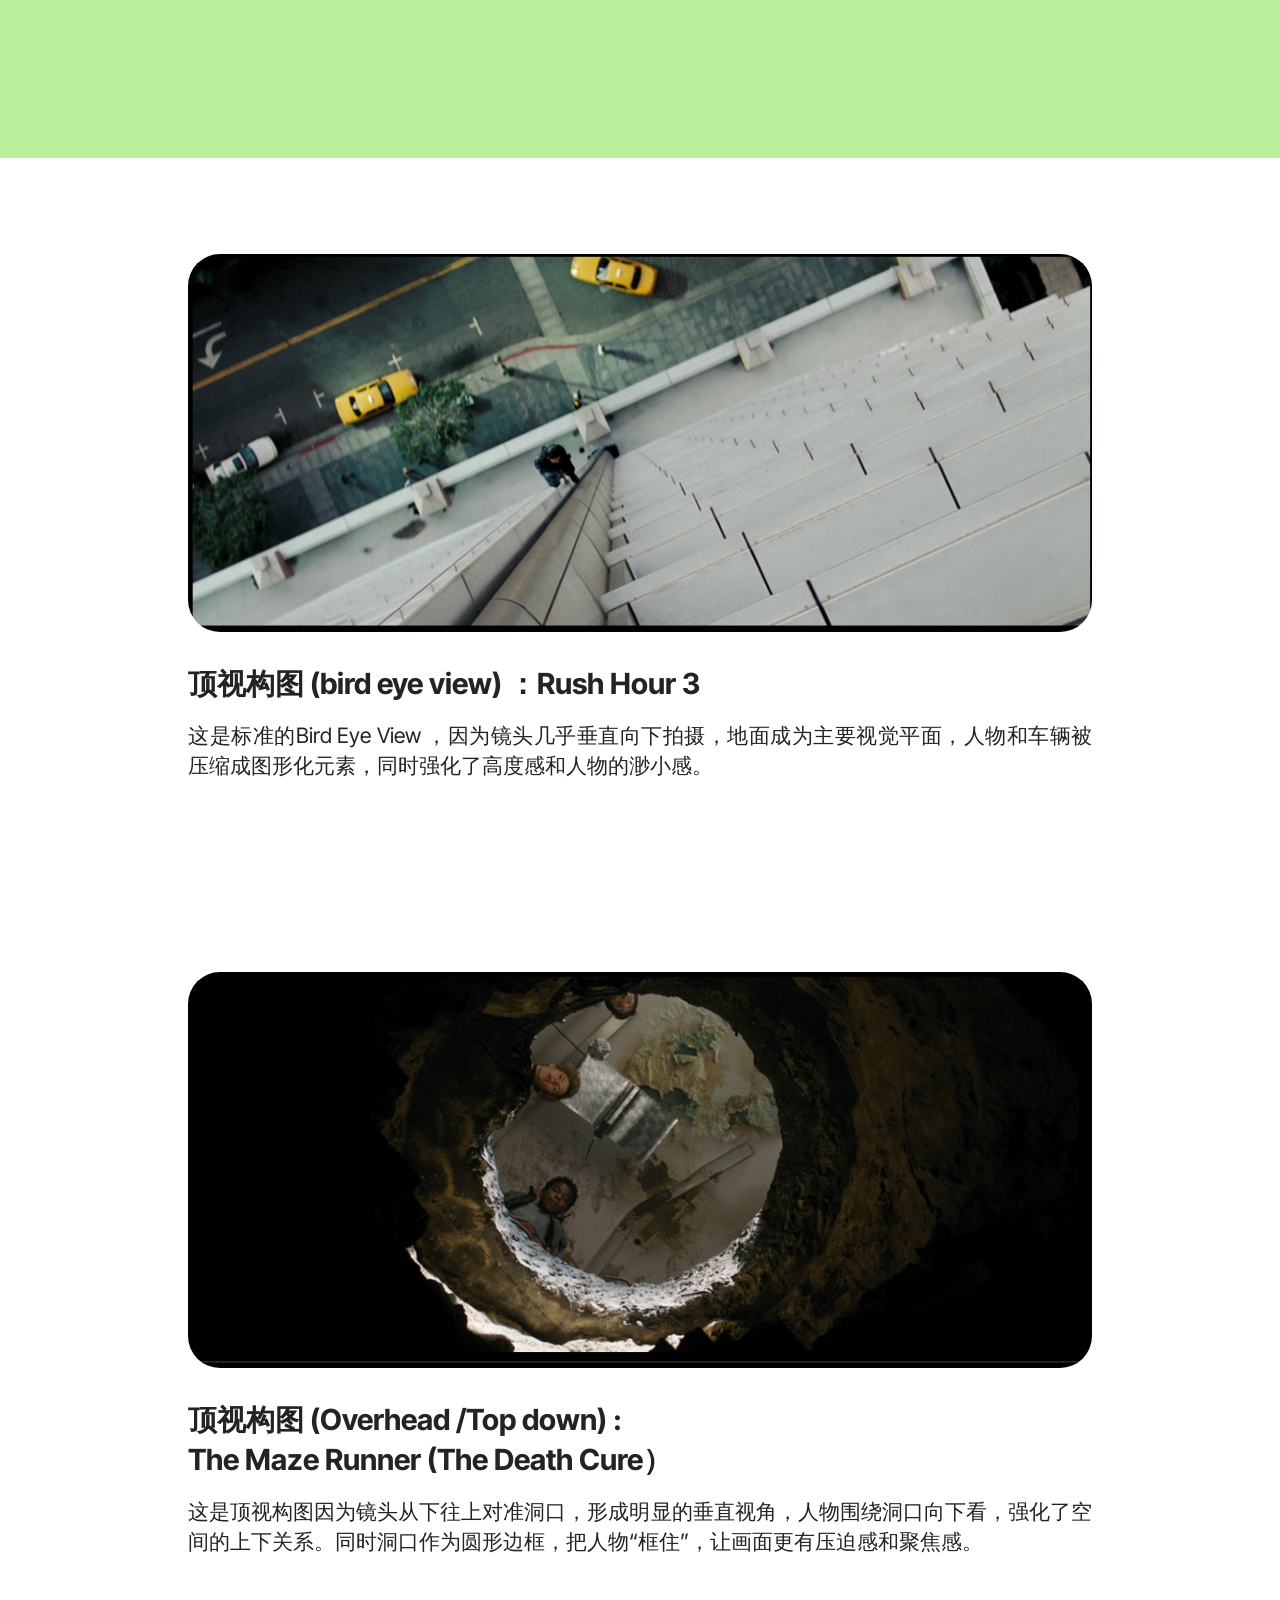
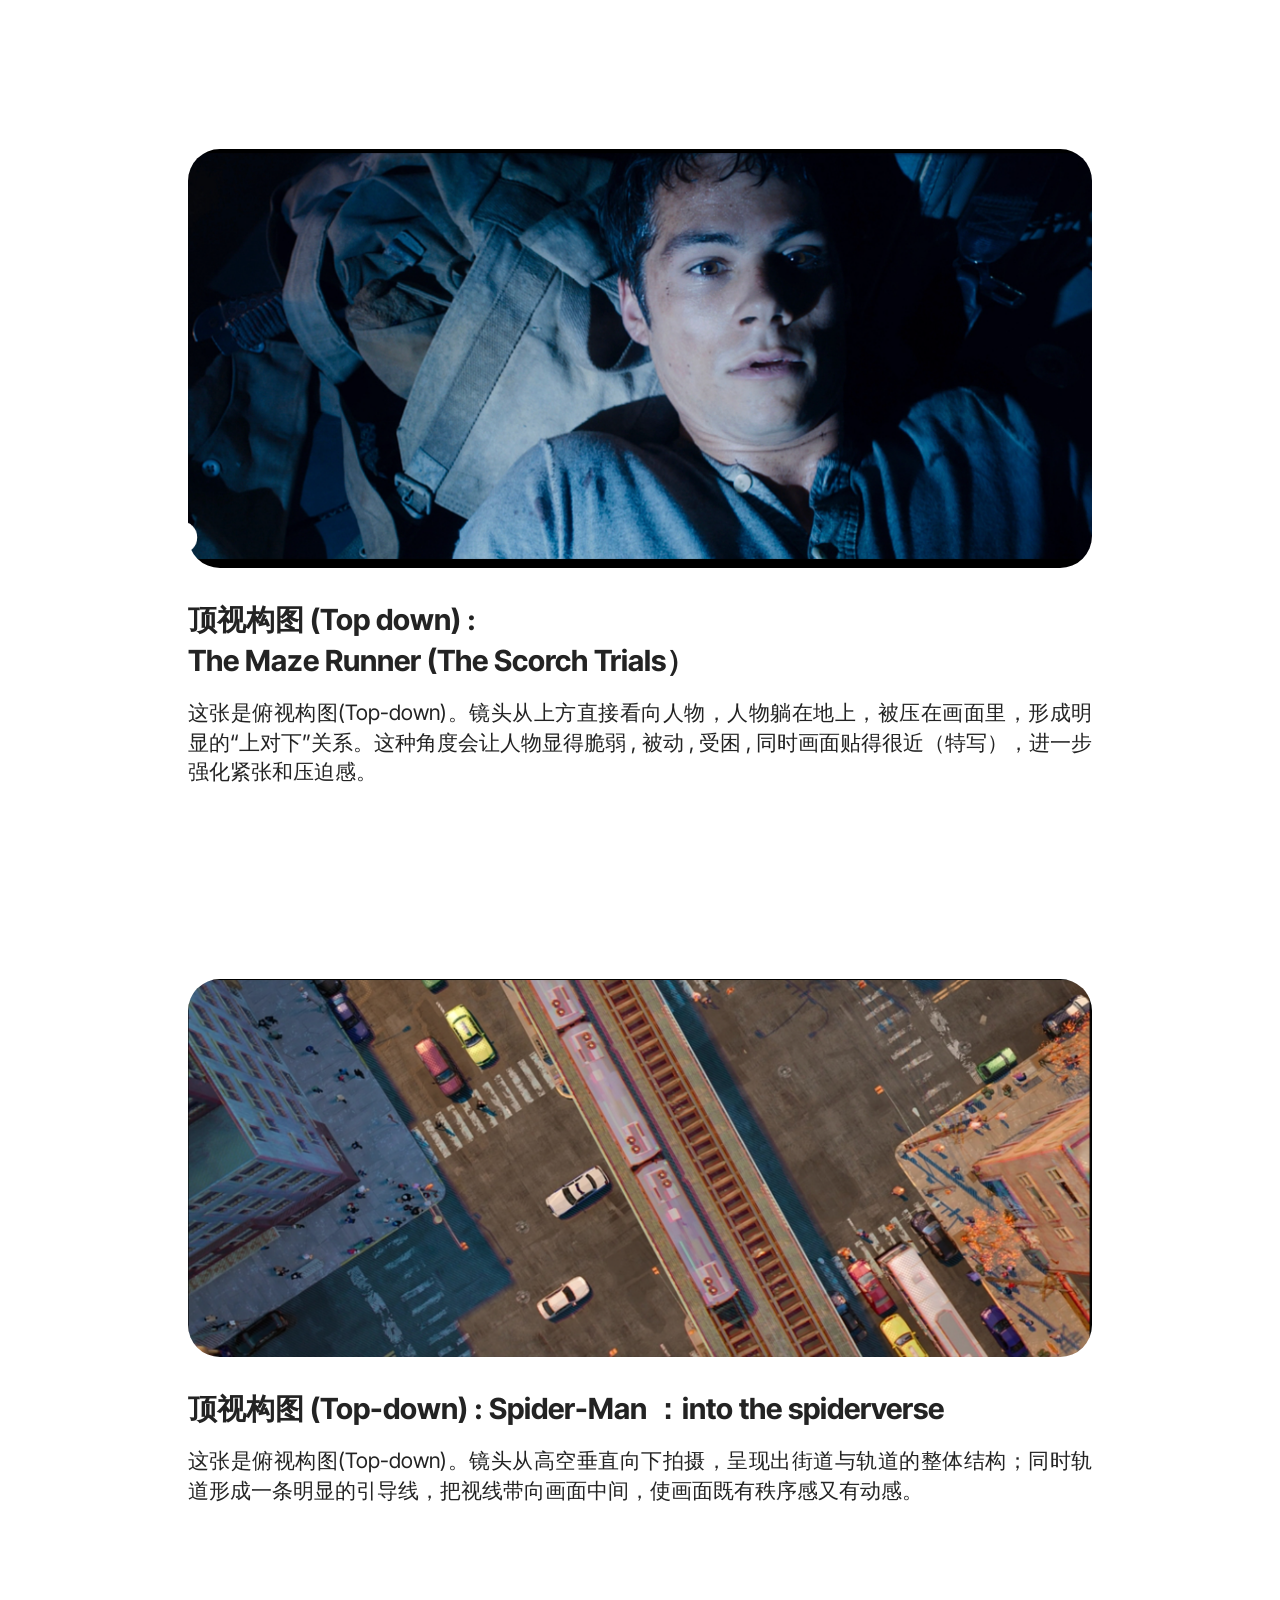
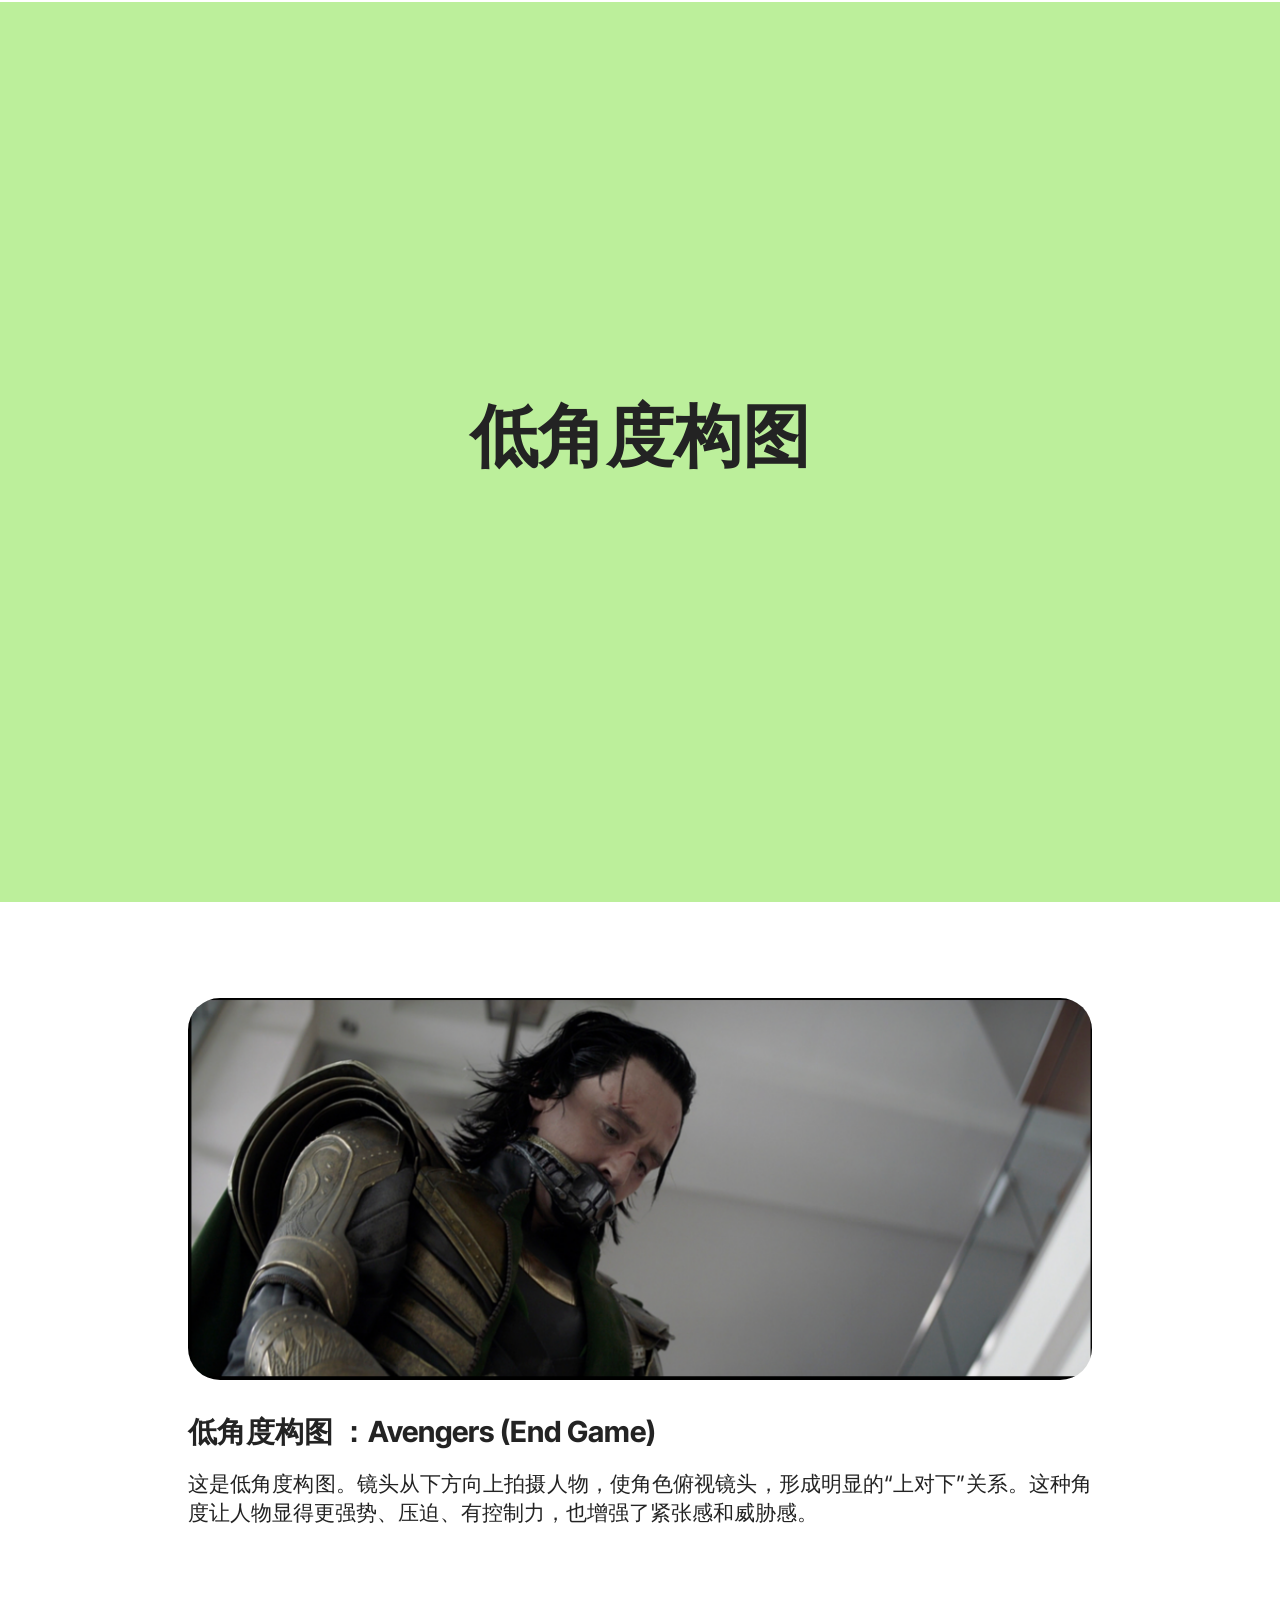
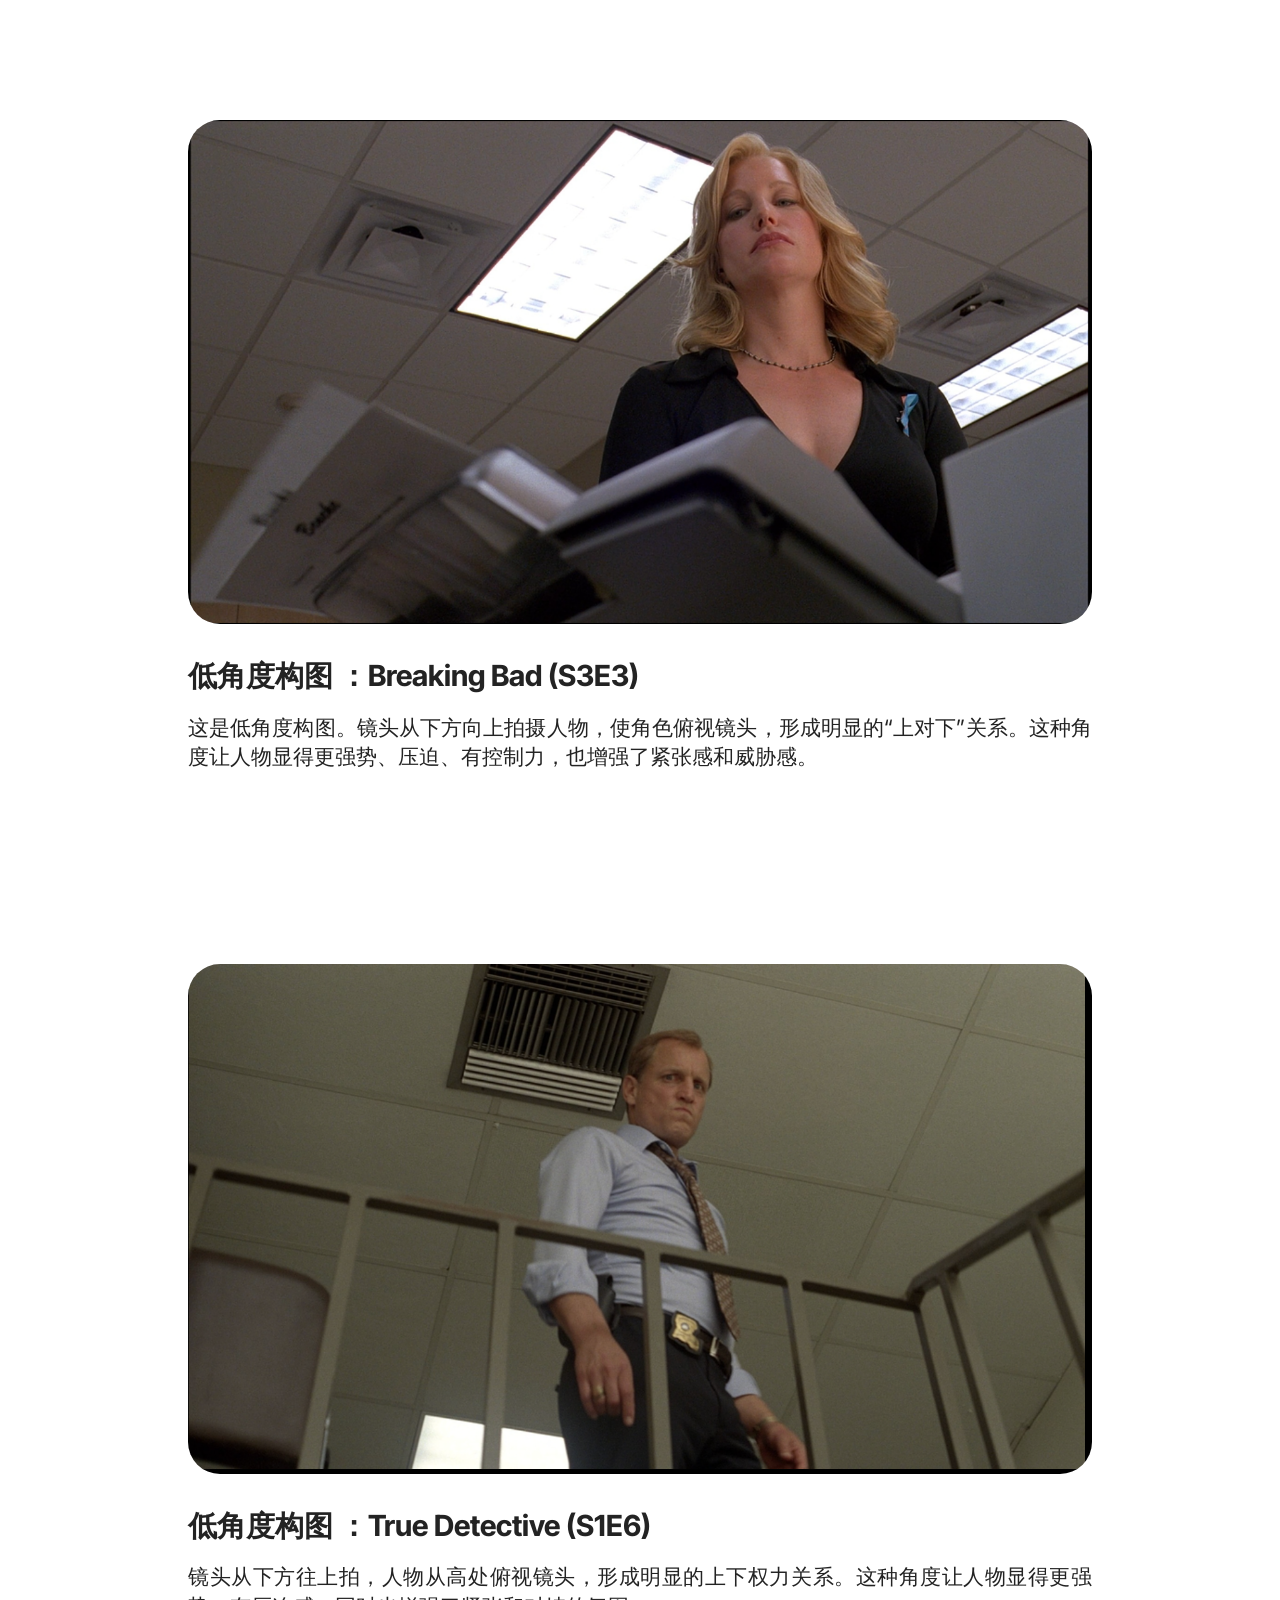
==== commit c204c176: "create github pages" ====
--- a/index.html
+++ b/index.html
@@ -16,7 +16,7 @@
   <link rel="stylesheet" href="assets/theme/css/style.css">
   <link rel="preload" href="https://fonts.googleapis.com/css?family=Inter+Tight:100,200,300,400,500,600,700,800,900,100i,200i,300i,400i,500i,600i,700i,800i,900i&display=swap" as="style" onload="this.onload=null;this.rel='stylesheet'">
   <noscript><link rel="stylesheet" href="https://fonts.googleapis.com/css?family=Inter+Tight:100,200,300,400,500,600,700,800,900,100i,200i,300i,400i,500i,600i,700i,800i,900i&display=swap"></noscript>
-  <link rel="preload" as="style" href="assets/mobirise/css/mbr-additional.css?v=1JdIfh"><link rel="stylesheet" href="assets/mobirise/css/mbr-additional.css?v=1JdIfh" type="text/css">
+  <link rel="preload" as="style" href="assets/mobirise/css/mbr-additional.css?v=5BIBPr"><link rel="stylesheet" href="assets/mobirise/css/mbr-additional.css?v=5BIBPr" type="text/css">
 
   
   
@@ -412,7 +412,7 @@
       </div>
     </div>
   </div>
-</section><section class="display-7" style="padding: 0;align-items: center;justify-content: center;flex-wrap: wrap;    align-content: center;display: flex;position: relative;height: 4rem;"><a href="https://mobiri.se/4654953" style="flex: 1 1;height: 4rem;position: absolute;width: 100%;z-index: 1;"><img alt="" style="height: 4rem;" src="[data-uri]"></a><p style="margin: 0;text-align: center;" class="display-7">&#8204;</p><a style="z-index:1" href="https://mobirise.com/builder/ai-website-builder.html">AI Website Builder</a></section><script src="assets/bootstrap/js/bootstrap.bundle.min.js"></script>  <script src="assets/parallax/jarallax.js"></script>  <script src="assets/smoothscroll/smooth-scroll.js"></script>  <script src="assets/ytplayer/index.js"></script>  <script src="assets/theme/js/script.js"></script>  
+</section><section class="display-7" style="padding: 0;align-items: center;justify-content: center;flex-wrap: wrap;    align-content: center;display: flex;position: relative;height: 4rem;"><a href="https://mobiri.se/4654953" style="flex: 1 1;height: 4rem;position: absolute;width: 100%;z-index: 1;"><img alt="" style="height: 4rem;" src="[data-uri]"></a><p style="margin: 0;text-align: center;" class="display-7">&#8204;</p><a style="z-index:1" href="https://mobirise.com/builder/no-code-website-builder.html">No Code Website Builder</a></section><script src="assets/bootstrap/js/bootstrap.bundle.min.js"></script>  <script src="assets/parallax/jarallax.js"></script>  <script src="assets/smoothscroll/smooth-scroll.js"></script>  <script src="assets/ytplayer/index.js"></script>  <script src="assets/theme/js/script.js"></script>  
   
   
 </body>
--- a/assets/theme/css/style.css
+++ b/assets/theme/css/style.css
@@ -0,0 +1,965 @@
+@charset "UTF-8";
+section {
+  background-color: #ffffff;
+}
+
+body {
+  font-style: normal;
+  line-height: 1.5;
+  font-weight: 400;
+  color: #232323;
+  position: relative;
+}
+
+button {
+  background-color: transparent;
+  border-color: transparent;
+}
+
+.embla__button,
+.carousel-control {
+  background-color: #edefea !important;
+  opacity: 0.8 !important;
+  color: #464845 !important;
+  border-color: #edefea !important;
+}
+
+.carousel .close,
+.modalWindow .close {
+  background-color: #edefea !important;
+  color: #464845 !important;
+  border-color: #edefea !important;
+  opacity: 0.8 !important;
+}
+
+.carousel .close:hover,
+.modalWindow .close:hover {
+  opacity: 1 !important;
+}
+
+.carousel-indicators li {
+  background-color: #edefea !important;
+  border: 2px solid #464845 !important;
+}
+
+.carousel-indicators li:hover,
+.carousel-indicators li:active {
+  opacity: 0.8 !important;
+}
+
+.embla__button:hover,
+.carousel-control:hover {
+  background-color: #edefea !important;
+  opacity: 1 !important;
+}
+
+.modalWindow-video-container {
+  height: 80%;
+}
+
+section,
+.container,
+.container-fluid {
+  position: relative;
+  word-wrap: break-word;
+}
+
+a.mbr-iconfont:hover {
+  text-decoration: none;
+}
+
+.article .lead p,
+.article .lead ul,
+.article .lead ol,
+.article .lead pre,
+.article .lead blockquote {
+  margin-bottom: 0;
+}
+
+a {
+  font-style: normal;
+  font-weight: 400;
+  cursor: pointer;
+}
+a, a:hover {
+  text-decoration: none;
+}
+
+.mbr-section-title {
+  font-style: normal;
+  line-height: 1.3;
+}
+
+.mbr-section-subtitle {
+  line-height: 1.3;
+}
+
+.mbr-text {
+  font-style: normal;
+  line-height: 1.7;
+}
+
+h1,
+h2,
+h3,
+h4,
+h5,
+h6,
+.display-1,
+.display-2,
+.display-4,
+.display-5,
+.display-7,
+span,
+p,
+a {
+  line-height: 1;
+  word-break: break-word;
+  word-wrap: break-word;
+  font-weight: 400;
+}
+
+b,
+strong {
+  font-weight: bold;
+}
+
+input:-webkit-autofill, input:-webkit-autofill:hover, input:-webkit-autofill:focus, input:-webkit-autofill:active {
+  transition-delay: 9999s;
+  -webkit-transition-property: background-color, color;
+  transition-property: background-color, color;
+}
+
+textarea[type=hidden] {
+  display: none;
+}
+
+section {
+  background-position: 50% 50%;
+  background-repeat: no-repeat;
+  background-size: cover;
+}
+section .mbr-background-video,
+section .mbr-background-video-preview {
+  position: absolute;
+  bottom: 0;
+  left: 0;
+  right: 0;
+  top: 0;
+}
+
+.hidden {
+  visibility: hidden;
+}
+
+.mbr-z-index20 {
+  z-index: 20;
+}
+
+/*! Base colors */
+.mbr-white {
+  color: #ffffff;
+}
+
+.mbr-black {
+  color: #111111;
+}
+
+.mbr-bg-white {
+  background-color: #ffffff;
+}
+
+.mbr-bg-black {
+  background-color: #000000;
+}
+
+/*! Text-aligns */
+.align-left {
+  text-align: left;
+}
+
+.align-center {
+  text-align: center;
+}
+
+.align-right {
+  text-align: right;
+}
+
+/*! Font-weight  */
+.mbr-light {
+  font-weight: 300;
+}
+
+.mbr-regular {
+  font-weight: 400;
+}
+
+.mbr-semibold {
+  font-weight: 500;
+}
+
+.mbr-bold {
+  font-weight: 700;
+}
+
+/*! Media  */
+.media-content {
+  flex-basis: 100%;
+}
+
+.media-container-row {
+  display: flex;
+  flex-direction: row;
+  flex-wrap: wrap;
+  justify-content: center;
+  align-content: center;
+  align-items: start;
+}
+.media-container-row .media-size-item {
+  width: 400px;
+}
+
+.media-container-column {
+  display: flex;
+  flex-direction: column;
+  flex-wrap: wrap;
+  justify-content: center;
+  align-content: center;
+  align-items: stretch;
+}
+.media-container-column > * {
+  width: 100%;
+}
+
+@media (min-width: 992px) {
+  .media-container-row {
+    flex-wrap: nowrap;
+  }
+}
+figure {
+  margin-bottom: 0;
+  overflow: hidden;
+}
+
+figure[mbr-media-size] {
+  transition: width 0.1s;
+}
+
+img,
+iframe {
+  display: block;
+  width: 100%;
+}
+
+.card {
+  background-color: transparent;
+  border: none;
+}
+
+.card-box {
+  width: 100%;
+}
+
+.card-img {
+  text-align: center;
+  flex-shrink: 0;
+  -webkit-flex-shrink: 0;
+}
+
+.media {
+  max-width: 100%;
+  margin: 0 auto;
+}
+
+.mbr-figure {
+  align-self: center;
+}
+
+.media-container > div {
+  max-width: 100%;
+}
+
+.mbr-figure img,
+.card-img img {
+  width: 100%;
+}
+
+@media (max-width: 991px) {
+  .media-size-item {
+    width: auto !important;
+  }
+  .media {
+    width: auto;
+  }
+  .mbr-figure {
+    width: 100% !important;
+  }
+}
+/*! Buttons */
+.mbr-section-btn {
+  margin-left: -0.6rem;
+  margin-right: -0.6rem;
+  font-size: 0;
+}
+
+.btn {
+  font-weight: 600;
+  border-width: 1px;
+  font-style: normal;
+  margin: 0.6rem 0.6rem;
+  white-space: normal;
+  transition: all 0.2s ease-in-out;
+  display: inline-flex;
+  align-items: center;
+  justify-content: center;
+  word-break: break-word;
+}
+
+.btn-sm {
+  font-weight: 600;
+  letter-spacing: 0px;
+  transition: all 0.3s ease-in-out;
+}
+
+.btn-md {
+  font-weight: 600;
+  letter-spacing: 0px;
+  transition: all 0.3s ease-in-out;
+}
+
+.btn-lg {
+  font-weight: 600;
+  letter-spacing: 0px;
+  transition: all 0.3s ease-in-out;
+}
+
+.btn-form {
+  margin: 0;
+}
+.btn-form:hover {
+  cursor: pointer;
+}
+
+nav .mbr-section-btn {
+  margin-left: 0rem;
+  margin-right: 0rem;
+}
+
+/*! Btn icon margin */
+.btn .mbr-iconfont,
+.btn.btn-sm .mbr-iconfont {
+  order: 1;
+  cursor: pointer;
+  margin-left: 0.5rem;
+  vertical-align: sub;
+}
+
+.btn.btn-md .mbr-iconfont,
+.btn.btn-md .mbr-iconfont {
+  margin-left: 0.8rem;
+}
+
+.mbr-regular {
+  font-weight: 400;
+}
+
+.mbr-semibold {
+  font-weight: 500;
+}
+
+.mbr-bold {
+  font-weight: 700;
+}
+
+[type=submit] {
+  -webkit-appearance: none;
+}
+
+/*! Full-screen */
+.mbr-fullscreen .mbr-overlay {
+  min-height: 100vh;
+}
+
+.mbr-fullscreen {
+  display: flex;
+  display: -moz-flex;
+  display: -ms-flex;
+  display: -o-flex;
+  align-items: center;
+  min-height: 100vh;
+  padding-top: 3rem;
+  padding-bottom: 3rem;
+}
+
+/*! Map */
+.map {
+  height: 25rem;
+  position: relative;
+}
+.map iframe {
+  width: 100%;
+  height: 100%;
+}
+
+/*! Scroll to top arrow */
+.mbr-arrow-up {
+  bottom: 25px;
+  right: 90px;
+  position: fixed;
+  text-align: right;
+  z-index: 5000;
+  color: #ffffff;
+  font-size: 22px;
+}
+
+.mbr-arrow-up a {
+  background: rgba(0, 0, 0, 0.2);
+  border-radius: 50%;
+  color: #fff;
+  display: inline-block;
+  height: 60px;
+  width: 60px;
+  border: 2px solid #fff;
+  outline-style: none !important;
+  position: relative;
+  text-decoration: none;
+  transition: all 0.3s ease-in-out;
+  cursor: pointer;
+  text-align: center;
+}
+.mbr-arrow-up a:hover {
+  background-color: rgba(0, 0, 0, 0.4);
+}
+.mbr-arrow-up a i {
+  line-height: 60px;
+}
+
+.mbr-arrow-up-icon {
+  display: block;
+  color: #fff;
+}
+
+.mbr-arrow-up-icon::before {
+  content: "›";
+  display: inline-block;
+  font-family: serif;
+  font-size: 22px;
+  line-height: 1;
+  font-style: normal;
+  position: relative;
+  top: 6px;
+  left: -4px;
+  transform: rotate(-90deg);
+}
+
+/*! Arrow Down */
+.mbr-arrow {
+  position: absolute;
+  bottom: 45px;
+  left: 50%;
+  width: 60px;
+  height: 60px;
+  cursor: pointer;
+  background-color: rgba(80, 80, 80, 0.5);
+  border-radius: 50%;
+  transform: translateX(-50%);
+}
+@media (max-width: 767px) {
+  .mbr-arrow {
+    display: none;
+  }
+}
+.mbr-arrow > a {
+  display: inline-block;
+  text-decoration: none;
+  outline-style: none;
+  animation: arrowdown 1.7s ease-in-out infinite;
+  color: #ffffff;
+}
+.mbr-arrow > a > i {
+  position: absolute;
+  top: -2px;
+  left: 15px;
+  font-size: 2rem;
+}
+
+#scrollToTop a i::before {
+  content: "";
+  position: absolute;
+  display: block;
+  border-bottom: 2.5px solid #fff;
+  border-left: 2.5px solid #fff;
+  width: 27.8%;
+  height: 27.8%;
+  left: 50%;
+  top: 51%;
+  transform: translateY(-30%) translateX(-50%) rotate(135deg);
+}
+
+@keyframes arrowdown {
+  0% {
+    transform: translateY(0px);
+  }
+  50% {
+    transform: translateY(-5px);
+  }
+  100% {
+    transform: translateY(0px);
+  }
+}
+@media (max-width: 500px) {
+  .mbr-arrow-up {
+    left: 0;
+    right: 0;
+    text-align: center;
+  }
+}
+/*Gradients animation*/
+@keyframes gradient-animation {
+  from {
+    background-position: 0% 100%;
+    animation-timing-function: ease-in-out;
+  }
+  to {
+    background-position: 100% 0%;
+    animation-timing-function: ease-in-out;
+  }
+}
+.bg-gradient {
+  background-size: 200% 200%;
+  animation: gradient-animation 5s infinite alternate;
+  -webkit-animation: gradient-animation 5s infinite alternate;
+}
+
+.menu .navbar-brand {
+  display: -webkit-flex;
+}
+.menu .navbar-brand span {
+  display: flex;
+  display: -webkit-flex;
+}
+.menu .navbar-brand .navbar-caption-wrap {
+  display: -webkit-flex;
+}
+.menu .navbar-brand .navbar-logo img {
+  display: -webkit-flex;
+  width: auto;
+}
+@media (min-width: 768px) and (max-width: 991px) {
+  .menu .navbar-toggleable-sm .navbar-nav {
+    display: -ms-flexbox;
+  }
+}
+@media (max-width: 991px) {
+  .menu .navbar-collapse {
+    max-height: 93.5vh;
+  }
+  .menu .navbar-collapse.show {
+    overflow: auto;
+  }
+}
+@media (min-width: 992px) {
+  .menu .navbar-nav.nav-dropdown {
+    display: -webkit-flex;
+  }
+  .menu .navbar-toggleable-sm .navbar-collapse {
+    display: -webkit-flex !important;
+  }
+  .menu .collapsed .navbar-collapse {
+    max-height: 93.5vh;
+  }
+  .menu .collapsed .navbar-collapse.show {
+    overflow: auto;
+  }
+}
+@media (max-width: 767px) {
+  .menu .navbar-collapse {
+    max-height: 80vh;
+  }
+}
+
+.nav-link .mbr-iconfont {
+  margin-right: 0.5rem;
+}
+
+.navbar {
+  display: -webkit-flex;
+  -webkit-flex-wrap: wrap;
+  -webkit-align-items: center;
+  -webkit-justify-content: space-between;
+}
+
+.navbar-collapse {
+  -webkit-flex-basis: 100%;
+  -webkit-flex-grow: 1;
+  -webkit-align-items: center;
+}
+
+.nav-dropdown .link {
+  padding: 0.667em 1.667em !important;
+  margin: 0 !important;
+}
+
+.nav {
+  display: -webkit-flex;
+  -webkit-flex-wrap: wrap;
+}
+
+.row {
+  display: -webkit-flex;
+  -webkit-flex-wrap: wrap;
+}
+
+.justify-content-center {
+  -webkit-justify-content: center;
+}
+
+.form-inline {
+  display: -webkit-flex;
+}
+
+.card-wrapper {
+  -webkit-flex: 1;
+}
+
+.carousel-control {
+  z-index: 10;
+  display: -webkit-flex;
+}
+
+.carousel-controls {
+  display: -webkit-flex;
+}
+
+.media {
+  display: -webkit-flex;
+}
+
+.form-group:focus {
+  outline: none;
+}
+
+.jq-selectbox__select {
+  padding: 7px 0;
+  position: relative;
+}
+
+.jq-selectbox__dropdown {
+  overflow: hidden;
+  border-radius: 10px;
+  position: absolute;
+  top: 100%;
+  left: 0 !important;
+  width: 100% !important;
+}
+
+.jq-selectbox__trigger-arrow {
+  right: 0;
+  transform: translateY(-50%);
+}
+
+.jq-selectbox li {
+  padding: 1.07em 0.5em;
+}
+
+input[type=range] {
+  padding-left: 0 !important;
+  padding-right: 0 !important;
+}
+
+.modal-dialog,
+.modal-content {
+  height: 100%;
+}
+
+.modal-dialog .carousel-inner {
+  height: calc(100vh - 1.75rem);
+}
+@media (max-width: 575px) {
+  .modal-dialog .carousel-inner {
+    height: calc(100vh - 1rem);
+  }
+}
+
+.carousel-item {
+  text-align: center;
+}
+
+.carousel-item img {
+  margin: auto;
+}
+
+.navbar-toggler {
+  align-self: flex-start;
+  padding: 0.25rem 0.75rem;
+  font-size: 1.25rem;
+  line-height: 1;
+  background: transparent;
+  border: 1px solid transparent;
+  border-radius: 0.25rem;
+}
+
+.navbar-toggler:focus,
+.navbar-toggler:hover {
+  text-decoration: none;
+  box-shadow: none;
+}
+
+.navbar-toggler-icon {
+  display: inline-block;
+  width: 1.5em;
+  height: 1.5em;
+  vertical-align: middle;
+  content: "";
+  background: no-repeat center center;
+  background-size: 100% 100%;
+}
+
+.navbar-toggler-left {
+  position: absolute;
+  left: 1rem;
+}
+
+.navbar-toggler-right {
+  position: absolute;
+  right: 1rem;
+}
+
+.card-img {
+  width: auto;
+}
+
+.menu .navbar.collapsed:not(.beta-menu) {
+  flex-direction: column;
+}
+
+.carousel-item.active,
+.carousel-item-next,
+.carousel-item-prev {
+  display: flex;
+}
+
+.note-air-layout .dropup .dropdown-menu,
+.note-air-layout .navbar-fixed-bottom .dropdown .dropdown-menu {
+  bottom: initial !important;
+}
+
+html,
+body {
+  height: auto;
+  min-height: 100vh;
+}
+
+.dropup .dropdown-toggle::after {
+  display: none;
+}
+
+.form-asterisk {
+  font-family: initial;
+  position: absolute;
+  top: -2px;
+  font-weight: normal;
+}
+
+.form-control-label {
+  position: relative;
+  cursor: pointer;
+  margin-bottom: 0.357em;
+  padding: 0;
+}
+
+.alert {
+  color: #ffffff;
+  border-radius: 0;
+  border: 0;
+  font-size: 1.1rem;
+  line-height: 1.5;
+  margin-bottom: 1.875rem;
+  padding: 1.25rem;
+  position: relative;
+  text-align: center;
+}
+.alert.alert-form::after {
+  background-color: inherit;
+  bottom: -7px;
+  content: "";
+  display: block;
+  height: 14px;
+  left: 50%;
+  margin-left: -7px;
+  position: absolute;
+  transform: rotate(45deg);
+  width: 14px;
+}
+
+.form-control {
+  background-color: #ffffff;
+  background-clip: border-box;
+  color: #232323;
+  line-height: 1rem !important;
+  height: auto;
+  padding: 1.2rem 2rem;
+  transition: border-color 0.25s ease 0s;
+  border: 1px solid transparent !important;
+  border-radius: 4px;
+  box-shadow: rgba(0, 0, 0, 0.07) 0px 1px 1px 0px, rgba(0, 0, 0, 0.07) 0px 1px 3px 0px, rgba(0, 0, 0, 0.03) 0px 0px 0px 1px;
+}
+.form-active .form-control:invalid {
+  border-color: red;
+}
+
+.row > * {
+  padding-right: 1rem;
+  padding-left: 1rem;
+}
+
+form .row {
+  margin-left: -0.6rem;
+  margin-right: -0.6rem;
+}
+form .row [class*=col] {
+  padding-left: 0.6rem;
+  padding-right: 0.6rem;
+}
+
+form .mbr-section-btn {
+  padding-left: 0.6rem;
+  padding-right: 0.6rem;
+}
+
+form .form-check-input {
+  margin-top: 0.5;
+}
+
+textarea.form-control {
+  line-height: 1.5rem !important;
+}
+
+.form-group {
+  margin-bottom: 1.2rem;
+}
+
+.form-control,
+form .btn {
+  min-height: 48px;
+}
+
+.gdpr-block label span.textGDPR input[name=gdpr] {
+  top: 7px;
+}
+
+.form-control:focus {
+  box-shadow: none;
+}
+
+:focus {
+  outline: none;
+}
+
+.mbr-overlay {
+  background-color: #000;
+  bottom: 0;
+  left: 0;
+  opacity: 0.5;
+  position: absolute;
+  right: 0;
+  top: 0;
+  z-index: 0;
+  pointer-events: none;
+}
+
+blockquote {
+  font-style: italic;
+  padding: 3rem;
+  font-size: 1.09rem;
+  position: relative;
+  border-left: 3px solid;
+}
+
+ul,
+ol,
+pre,
+blockquote {
+  margin-bottom: 2.3125rem;
+}
+
+.mt-4 {
+  margin-top: 2rem !important;
+}
+
+.mb-4 {
+  margin-bottom: 2rem !important;
+}
+
+.container,
+.container-fluid {
+  padding-left: 16px;
+  padding-right: 16px;
+}
+
+.row {
+  margin-left: -16px;
+  margin-right: -16px;
+}
+.row > [class*=col] {
+  padding-left: 16px;
+  padding-right: 16px;
+}
+
+@media (min-width: 992px) {
+  .container-fluid {
+    padding-left: 32px;
+    padding-right: 32px;
+  }
+}
+@media (max-width: 991px) {
+  .mbr-container {
+    padding-left: 16px;
+    padding-right: 16px;
+  }
+}
+.app-video-wrapper > img {
+  opacity: 1;
+}
+
+.app-video-wrapper {
+  background: transparent;
+}
+
+.item {
+  position: relative;
+}
+
+.dropdown-menu .dropdown-menu {
+  left: 100%;
+}
+
+.dropdown-item + .dropdown-menu {
+  display: none;
+}
+
+.dropdown-item:hover + .dropdown-menu,
+.dropdown-menu:hover {
+  display: block;
+}
+
+@media (min-aspect-ratio: 16/9) {
+  .mbr-video-foreground {
+    height: 300% !important;
+    top: -100% !important;
+  }
+}
+@media (max-aspect-ratio: 16/9) {
+  .mbr-video-foreground {
+    width: 300% !important;
+    left: -100% !important;
+  }
+}.engine {
+	position: absolute;
+	text-indent: -2400px;
+	text-align: center;
+	padding: 0;
+	top: 0;
+	left: -2400px;
+}
